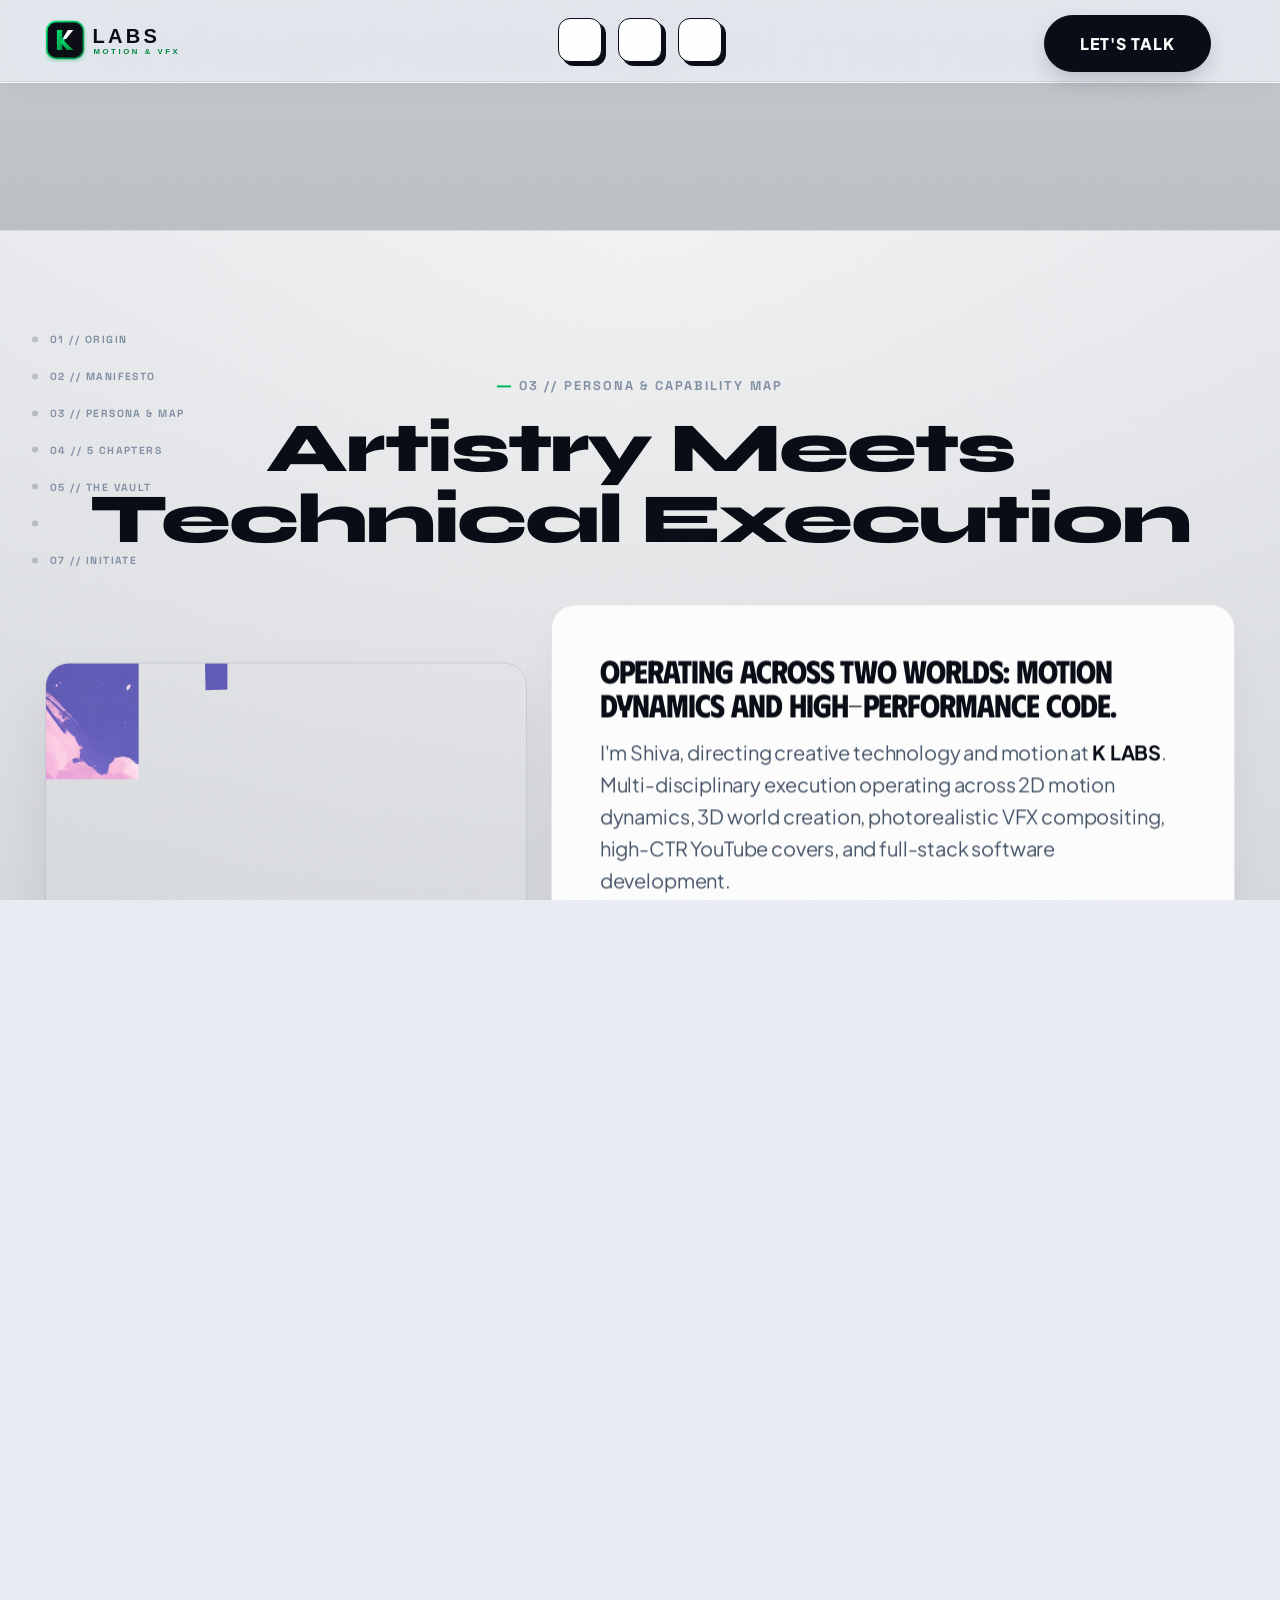
==== index.html @ c1aee909 "K LABS - 2026 Director Cut Portfolio" ====
<!doctype html>
<html lang="en">

<head>
  <meta charset="UTF-8" />
  <meta http-equiv="X-UA-Compatible" content="IE=edge" />
  <meta name="description"
    content="K LABS — 2026 Director's Cut Portfolio. Cinematic Motion Direction, 3D Worlds, VFX Compositing, High-CTR Thumbnail Systems & Web/App Engineering by Shiva." />
  <meta name="keywords"
    content="K Labs, Shiva, Creative Technologist, Motion Director, 2D Animation, 3D Animation, Cinema 4D, Blender, VFX Compositing, High-CTR Thumbnails, Web Development, Three.js, Scrollytelling" />
  <meta name="robots" content="INDEX,FOLLOW" />
  <meta name="viewport" content="width=device-width, initial-scale=1.0" />
  <!-- Title -->
  <title>K LABS — Creative Technology &amp; Motion Studio | 2026 Director's Cut</title>
  <!-- Favicon -->
  <link rel="icon" href="assets/global/logo/kairon-logo.svg" type="image/svg+xml" />
  <link rel="shortcut icon" href="assets/global/logo/favicon.png" type="image/png" />
  <!-- Bootstrap -->
  <link rel="stylesheet" href="assets/css/bootstrap.min.css" />
  <!-- Swiper Bundle -->
  <link rel="stylesheet" href="assets/css/swiper-bundle.css" />
  <!-- Magnific Popup -->
  <link rel="stylesheet" href="assets/css/magnific-popup.css" />
  <!-- aos -->
  <link rel="stylesheet" href="assets/css/aos.css" />
  <!-- Main css -->
  <link rel="stylesheet" href="assets/css/main.css" />
  <!-- K Labs Awwwards Bento Scrollytelling Theme -->
  <link rel="stylesheet" href="assets/css/kairon-theme.css?v=2.9" />
</head>

<body class="tw-magic-cursor">
  <!-- 1. Atmospheric Film Noise Texture (Global Layer) -->
  <div class="noise-overlay" aria-hidden="true"></div>

  <!--==================== Preloader Start ====================-->
  <div class="preloader">
    <svg viewBox="0 0 1000 1000" preserveAspectRatio="none">
      <path id="preloaderSvg" d="M0,1005S175,995,500,995s500,5,500,5V0H0Z"></path>
    </svg>
    <div class="preloader-heading">
      <div class="load-text">
        <span>K</span>
        <span>L</span>
        <span>A</span>
        <span>B</span>
        <span>S</span>
      </div>
    </div>
  </div>
  <!--==================== Preloader End ====================-->

  <!--==================== Overlay Start ====================-->
  <div class="overlay"></div>
  <div class="side-overlay"></div>

  <!--==================== Magic Cursor Start ====================-->
  <div id="magic-cursor">
    <div id="ball"></div>
  </div>

  <!-- 2. Story Chapter Floating HUD Timeline (Left Navigation) -->
  <nav class="story-chapter-hud" aria-label="Film Chapters">
    <a href="#top" class="story-dot-item active" data-target="top">
      <span class="story-dot"></span>
      <span class="story-dot-label">01 // ORIGIN</span>
    </a>
    <a href="#philosophy" class="story-dot-item" data-target="philosophy">
      <span class="story-dot"></span>
      <span class="story-dot-label">02 // MANIFESTO</span>
    </a>
    <a href="#persona" class="story-dot-item" data-target="persona">
      <span class="story-dot"></span>
      <span class="story-dot-label">03 // PERSONA &amp; MAP</span>
    </a>
    <a href="#chapters" class="story-dot-item" data-target="chapters">
      <span class="story-dot"></span>
      <span class="story-dot-label">04 // 5 CHAPTERS</span>
    </a>
    <a href="#vault" class="story-dot-item" data-target="vault">
      <span class="story-dot"></span>
      <span class="story-dot-label">05 // THE VAULT</span>
    </a>
    <a href="#blueprint" class="story-dot-item" data-target="blueprint">
      <span class="story-dot"></span>
      <span class="story-dot-label">06 // BLUEPRINT</span>
    </a>
    <a href="#initiate" class="story-dot-item" data-target="initiate">
      <span class="story-dot"></span>
      <span class="story-dot-label">07 // INITIATE</span>
    </a>
  </nav>

  <!-- Custom Toast Message -->
  <div id="toast-container"></div>

  <!-- ==================== Scroll to Top ==================== -->
  <div class="back-to-top-wrapper">
    <button id="back_to_top" type="button" class="back-to-top-btn" aria-label="Back to top">
      <svg width="12" height="7" viewBox="0 0 12 7" fill="none" xmlns="http://www.w3.org/2000/svg">
        <path d="M11 6L6 1L1 6" stroke="currentColor" stroke-width="1.5" stroke-linecap="round"
          stroke-linejoin="round" />
      </svg>
    </button>
  </div>

  <!-- ==================== Offcanvas Mobile Menu ==================== -->
  <div class="tw-offcanvas-2-area p-relative">
    <div class="tw-offcanvas-2-bg is-left left-box"></div>
    <div class="tw-offcanvas-2-bg is-right right-box d-none d-md-block"></div>
    <div class="tw-offcanvas-2-wrapper">
      <div class="tw-offcanvas-2-left left-box">
        <div class="tw-offcanvas-2-left-wrap d-flex justify-content-between align-items-center mb-4">
          <div class="twoffcanvas__logo">
            <a class="logo-1" href="index.html">
              <img src="assets/global/logo/kairon-logo-white.svg" alt="K Labs Studio" style="height: 38px;" />
            </a>
          </div>
          <div class="tw-offcanvas-2-close text-end">
            <button class="tw-offcanvas-2-close-btn" aria-label="Close menu">
              <span class="close-text text-white">CLOSE</span>
              <span class="close-icon-spin ms-2">
                <i class="ph-bold ph-x fs-4"></i>
              </span>
            </button>
          </div>
        </div>
        <div class="tw-main-menu-mobile menu-hover-active">
          <nav class="py-2">
            <div class="offcanvas-content-grid mb-3">
              <!-- Left Column: 7 Chapters Navigation with Subheadings -->
              <div class="d-flex flex-column gap-1">
                <a class="tw-offcanvas-nav-item" href="#top">
                  <div class="tw-offcanvas-nav-header">
                    <span class="tw-offcanvas-nav-num">01</span>
                    <span class="tw-offcanvas-nav-text">Origin &amp; Hero</span>
                  </div>
                  <span class="tw-offcanvas-nav-sub">Spatial 3D &amp; Creative Direction</span>
                </a>

                <a class="tw-offcanvas-nav-item" href="#philosophy">
                  <div class="tw-offcanvas-nav-header">
                    <span class="tw-offcanvas-nav-num">02</span>
                    <span class="tw-offcanvas-nav-text">Creative Manifesto</span>
                  </div>
                  <span class="tw-offcanvas-nav-sub">Philosophy &amp; Kinetic Ethos</span>
                </a>

                <a class="tw-offcanvas-nav-item" href="#persona">
                  <div class="tw-offcanvas-nav-header">
                    <span class="tw-offcanvas-nav-num">03</span>
                    <span class="tw-offcanvas-nav-text">About Director</span>
                  </div>
                  <span class="tw-offcanvas-nav-sub">Shiva Sardar — 6+ Years Mastery</span>
                </a>

                <a class="tw-offcanvas-nav-item" href="#chapters">
                  <div class="tw-offcanvas-nav-header">
                    <span class="tw-offcanvas-nav-num">04</span>
                    <span class="tw-offcanvas-nav-text">5 Chapters of Mastery</span>
                  </div>
                  <span class="tw-offcanvas-nav-sub">Craftsmanship &amp; Core Disciplines</span>
                </a>

                <a class="tw-offcanvas-nav-item" href="#vault">
                  <div class="tw-offcanvas-nav-header">
                    <span class="tw-offcanvas-nav-num">05</span>
                    <span class="tw-offcanvas-nav-text">The Vault (Works)</span>
                  </div>
                  <span class="tw-offcanvas-nav-sub">Selected Commercial Archive</span>
                </a>

                <a class="tw-offcanvas-nav-item" href="#blueprint">
                  <div class="tw-offcanvas-nav-header">
                    <span class="tw-offcanvas-nav-num">06</span>
                    <span class="tw-offcanvas-nav-text">Creation Blueprint</span>
                  </div>
                  <span class="tw-offcanvas-nav-sub">End-to-End Production Pipeline</span>
                </a>

                <a class="tw-offcanvas-nav-item" href="#initiate">
                  <div class="tw-offcanvas-nav-header">
                    <span class="tw-offcanvas-nav-num">07</span>
                    <span class="tw-offcanvas-nav-text">Direct Commission</span>
                  </div>
                  <span class="tw-offcanvas-nav-sub">Live Interactive Terminal</span>
                </a>

                <div class="pt-3" style="display: flex; justify-content: flex-start; align-items: center; width: 100%;">
                  <a class="offcanvas-lets-talk-pill" href="lets-talk.html" style="display: inline-block !important; width: auto !important; max-width: fit-content !important; min-width: unset !important; text-align: center !important; padding: 12px 34px !important; padding-left: 34px !important; padding-right: 34px !important; box-sizing: border-box !important; border: 1.5px solid #00e676 !important; border-radius: 9999px !important; text-decoration: none !important;">
                    <span style="display: inline-block !important; text-align: center !important; margin: 0 auto !important; padding: 0 !important; line-height: 1 !important; white-space: nowrap !important; font-family: 'Syne', sans-serif !important; font-size: 0.92rem !important; font-weight: 800 !important; letter-spacing: 0.06em !important;">LET'S TALK // PROJECT INQUIRY ➔</span>
                  </a>
                </div>
              </div>

              <!-- Right Column inside Left Drawer: Studio Capabilities & Ethos -->
              <div class="offcanvas-disciplines-card d-none d-lg-flex flex-column justify-content-between">
                <div>
                  <div class="d-flex align-items-center justify-content-between pb-3 mb-3" style="border-bottom: 1px solid rgba(255, 255, 255, 0.08);">
                    <span class="text-white fw-bold font-heading" style="font-size: 0.85rem; letter-spacing: 0.08em;">CREATIVE CAPABILITIES</span>
                    <span class="badge rounded-pill" style="background: rgba(0, 230, 118, 0.15); color: #00e676; font-size: 0.7rem; border: 1px solid rgba(0, 230, 118, 0.4);">4 DISCIPLINES</span>
                  </div>

                  <div class="d-flex flex-column gap-2 mb-3">
                    <div class="offcanvas-discipline-item">
                      <i class="ph-bold ph-play-circle offcanvas-discipline-icon"></i>
                      <div>
                        <div class="offcanvas-discipline-title">2D/3D Kinetic Motion</div>
                        <div class="offcanvas-discipline-desc">Dynamic brand films, title design &amp; physics-based animation.</div>
                      </div>
                    </div>

                    <div class="offcanvas-discipline-item">
                      <i class="ph-bold ph-cube-transparent offcanvas-discipline-icon"></i>
                      <div>
                        <div class="offcanvas-discipline-title">Visual Effects &amp; CGI</div>
                        <div class="offcanvas-discipline-desc">Procedural simulation, cinematic lighting &amp; compositing.</div>
                      </div>
                    </div>

                    <div class="offcanvas-discipline-item">
                      <i class="ph-bold ph-trend-up offcanvas-discipline-icon"></i>
                      <div>
                        <div class="offcanvas-discipline-title">High-CTR Creative</div>
                        <div class="offcanvas-discipline-desc">Performance-engineered visual hooks that drive real engagement.</div>
                      </div>
                    </div>

                    <div class="offcanvas-discipline-item">
                      <i class="ph-bold ph-code offcanvas-discipline-icon"></i>
                      <div>
                        <div class="offcanvas-discipline-title">Interactive Systems</div>
                        <div class="offcanvas-discipline-desc">WebGL shaders &amp; modern bespoke front-end experiences.</div>
                      </div>
                    </div>
                  </div>
                </div>

                <div class="p-2 rounded-3 mt-2" style="background: rgba(0, 0, 0, 0.25); border: 1px dashed rgba(255, 255, 255, 0.12);">
                  <p class="mb-0 text-white-50" style="font-size: 0.74rem; font-style: italic; line-height: 1.4;">
                    "Engineering visual gravity and cinematic motion for forward-thinking brands worldwide."
                  </p>
                </div>
              </div>
            </div>
          </nav>
        </div>
      </div>
      <div class="tw-offcanvas-2-right right-box d-none d-md-block p-relative">
        <div class="tw-offcanvas-2-close text-end">
          <button class="tw-offcanvas-2-close-btn tw-offcanvas-2-close-text-btn" aria-label="Close menu">
            <span class="close-word font-heading">CLOSE</span>
          </button>
        </div>
        <div class="tw-offcanvas-2-right-inner d-flex flex-column justify-content-between h-100">
          <div class="twoffcanvas__contact-info">
            <div class="twoffcanvas__contact-title mb-4">
              <h5 class="text-white font-heading">Studio Transmission</h5>
              <p class="text-white-50" style="font-size: 0.9rem;">Engineering motion, visual effects, and digital creative systems worldwide.</p>
            </div>
            
            <!-- Direct Inquiry Contacts with Animated Green Icons -->
            <div class="d-flex flex-column gap-3 mb-4">
              <a class="offcanvas-contact-link" href="mailto:shivasardar967@gmail.com">
                <i class="ph-bold ph-envelope offcanvas-contact-icon"></i>
                <span class="offcanvas-contact-text">shivasardar967@gmail.com</span>
              </a>
              <a class="offcanvas-contact-link" href="https://api.whatsapp.com/send/?phone=919679505092" target="_blank">
                <i class="ph-bold ph-whatsapp-logo offcanvas-contact-icon"></i>
                <span class="offcanvas-contact-text">+91 96795 XXXXX (WhatsApp)</span>
              </a>
              <a class="offcanvas-contact-link" href="https://www.instagram.com/zee_god._/" target="_blank">
                <i class="ph-bold ph-instagram-logo offcanvas-contact-icon"></i>
                <span class="offcanvas-contact-text">@zee_god._ (Instagram Portfolio)</span>
              </a>
            </div>

            <!-- Studio Intelligence & Production Specs (Genuine Studio Info) -->
            <div class="p-3 rounded-3" style="background: rgba(255, 255, 255, 0.04); border: 1px solid rgba(255, 255, 255, 0.12);">
              <div class="d-flex align-items-center justify-content-between mb-2">
                <span class="text-white fw-bold font-heading" style="font-size: 0.8rem; letter-spacing: 0.06em;">STUDIO RADAR</span>
                <span class="badge rounded-pill" style="background: rgba(0, 230, 118, 0.18); color: #00e676; border: 1px solid #00e676; font-size: 0.72rem;">● OPEN 2026</span>
              </div>
              <ul class="list-unstyled mb-0 d-flex flex-column gap-2" style="font-size: 0.82rem; color: rgba(255, 255, 255, 0.85);">
                <li><strong class="text-white">Response Time:</strong> Within 2 hours</li>
                <li><strong class="text-white">Disciplines:</strong> 2D/3D Motion, VFX, High-CTR &amp; Web</li>
                <li><strong class="text-white">Base:</strong> Kolkata, India (Global Remote)</li>
              </ul>
            </div>
          </div>
        </div>
      </div>
    </div>
  </div>

  <!-- ==================== Header (Logo on Far LEFT, Socials in CENTER, Actions on Far RIGHT) ==================== -->
  <header id="top" class="header header-three tw-transition-all tw-z-99">
    <div class="header-fluid-container">
      <nav class="d-flex align-items-center justify-content-between position-relative">
        <!-- Far Left: K LABS Logo -->
        <div class="header-three-logo">
          <a href="index.html" class="d-inline-flex align-items-center">
            <img src="assets/global/logo/kairon-logo.svg" alt="K LABS Logo" />
          </a>
        </div>

        <!-- Center: 3 Social Icons (Instagram, WhatsApp, Gmail) in Navbar Center (Rounded Squares) -->
        <div
          class="header-social-center position-absolute start-50 translate-middle-x d-none d-md-flex align-items-center">
          <a class="header-social-btn" href="https://www.instagram.com/zee_god._/" target="_blank" title="Instagram">
            <i class="ph-bold ph-instagram-logo"></i>
          </a>
          <a class="header-social-btn" href="https://api.whatsapp.com/send/?phone=919679505092" target="_blank"
            title="WhatsApp">
            <i class="ph-bold ph-whatsapp-logo"></i>
          </a>
          <a class="header-social-btn" href="mailto:shivasardar967@gmail.com" title="Gmail / Email">
            <i class="ph-bold ph-envelope"></i>
          </a>
        </div>

        <!-- Far Right: LET'S TALK Button & Clean Lines-Only Hamburger Trigger -->
        <div class="header-right d-flex align-items-center gap-3 gap-lg-4">
          <div class="header-three-button d-none d-md-block">
            <a class="tw-hover-btn btn-green-wipe lets-talk-trigger-link" href="lets-talk.html">
              LET'S TALK
            </a>
          </div>

          <div class="header-three-menu">
            <button class="tw-offcanvas-open-btn header-hamburger-btn" aria-label="Open Navigation">
              <i class="ph-bold ph-list"></i>
            </button>
          </div>
        </div>
      </nav>
    </div>
  </header>

  <div id="smooth-wrapper">
    <div id="smooth-content">

      <!-- ==================== Act 01: ORIGIN (Hero Scene with Gradient Mesh & Depth) ==================== -->
      <section class="section-origin" id="origin">
        <!-- Full-Page Background for Page 1 (Origin / Hero) -->
        <div class="section-full-bg">
          <video class="section-full-bg-video" autoplay muted loop playsinline preload="auto"
            poster="assets/pages/page1/images/page1-bg.jpg" onerror="this.style.display='none'">
            <source src="assets/pages/page1/videos/page1-bg.mp4" type="video/mp4"
              onerror="this.parentElement.style.display='none'" />
          </video>
          <img class="section-full-bg-img" src="assets/pages/page1/images/page1-bg.jpg" alt="Page 1 Background"
            onerror="this.style.display='none'" />
          <div class="section-full-bg-overlay"></div>
        </div>

        <!-- Gradient Mesh Atmospheric Lighting -->
        <div class="bg-gradient-mesh">
          <div class="mesh-blob-1"></div>
          <div class="mesh-blob-2"></div>
        </div>

        <canvas id="kairon-particles"></canvas>

        <div class="custom-container position-relative z-1 w-100">
          <div class="position-relative z-1">
            <!-- Large Character Hero with Depth -->
            <div class="banner-three-man" id="hero-character">
              <img src="assets/pages/page1/images/banner-three-man.png" alt="Shiva - K Labs Director" />
            </div>

            <!-- Grand Editorial Display Headline "KAIRON" -->
            <h1 class="hero-grand-title" id="hero-bg-title">
              KAIRON
            </h1>

            <!-- Hero Bento Card Layer (Supports both Video and Image Backgrounds) -->
            <div class="bento-grid mt-4 position-relative z-1">
              <!-- Left Studio Card (Frame 1) -->
              <div class="bento-span-4 hero-col-left" data-aos="fade-up" data-aos-duration="1000" data-aos-delay="200">
                <div class="hero-bento-card hero-card-bg-1">
                  <!-- Background Video (Place your video in assets/pages/page1/videos/hero-frame-1.mp4 or change source) -->
                  <video class="hero-card-video" autoplay muted loop playsinline preload="auto"
                    poster="assets/pages/page1/images/hero-card-1.jpg">
                    <source src="assets/pages/page1/videos/hero-frame-1.mp4" type="video/mp4" />
                  </video>
                  <div class="hero-card-overlay"></div>

                  <div class="mb-2">
                    <span class="studio-tag tag-accent mb-2">CREATIVE DIRECTION // 2026</span>
                  </div>
                  <h2 class="fs-4 fw-bold text-white mb-3">
                    Hi, I'm Shiva.<br />
                    Creative Technologist &amp; Motion Director.
                  </h2>
                  <ul class="list-unstyled d-flex flex-column gap-3 mb-0"
                    style="font-size: 0.95rem; color: #ffffff; font-weight: 500;">
                    <li class="d-flex align-items-center gap-2"><span
                        style="width: 7px; height: 7px; border-radius: 50%; background: #00b85a; box-shadow: 0 0 8px rgba(0, 184, 90, 0.8);"></span>
                      2D Animation
                      &amp; Kinetic Motion</li>
                    <li class="d-flex align-items-center gap-2"><span
                        style="width: 7px; height: 7px; border-radius: 50%; background: #00b85a; box-shadow: 0 0 8px rgba(0, 184, 90, 0.8);"></span>
                      3D World
                      Building &amp; Modelling</li>
                    <li class="d-flex align-items-center gap-2"><span
                        style="width: 7px; height: 7px; border-radius: 50%; background: #00b85a; box-shadow: 0 0 8px rgba(0, 184, 90, 0.8);"></span>
                      Cinematic VFX
                      &amp; Compositing</li>
                    <li class="d-flex align-items-center gap-2"><span
                        style="width: 7px; height: 7px; border-radius: 50%; background: #00b85a; box-shadow: 0 0 8px rgba(0, 184, 90, 0.8);"></span>
                      High-CTR
                      Thumbnail Design Systems</li>
                    <li class="d-flex align-items-center gap-2"><span
                        style="width: 7px; height: 7px; border-radius: 50%; background: #00b85a; box-shadow: 0 0 8px rgba(0, 184, 90, 0.8);"></span>
                      Creative Web
                      &amp; App Engineering</li>
                  </ul>
                </div>
              </div>

              <!-- Center Statement Box (Frame 2) -->
              <div class="bento-span-4 text-center hero-col-center" data-aos="fade-up" data-aos-duration="1000"
                data-aos-delay="200">
                <div class="hero-bento-card hero-bento-center hero-card-bg-2">
                  <!-- Background Video (Place your video in assets/pages/page1/videos/hero-frame-2.mp4 or change source) -->
                  <video class="hero-card-video" autoplay muted loop playsinline preload="auto"
                    poster="assets/pages/page1/images/hero-card-2.jpg">
                    <source src="assets/pages/page1/videos/hero-frame-2.mp4" type="video/mp4" />
                  </video>
                  <div class="hero-card-overlay"></div>

                  <h3 class="fs-4 fw-bold text-white mb-3" style="letter-spacing: -0.02em;">
                    Animation, VFX &amp; Digital Systems,<br />crafted frame by frame.
                  </h3>
                  <div class="d-flex justify-content-center">
                    <a class="hero-scroll-indicator" href="#chapters" title="Explore Story" aria-label="Explore Story">
                      <i class="ph-bold ph-caret-down"></i>
                    </a>
                  </div>
                </div>
              </div>

              <!-- Right Status Cards (Frames 3 & 4) -->
              <div class="bento-span-4 hero-col-right" data-aos="fade-up" data-aos-duration="1000" data-aos-delay="300">
                <div class="d-flex flex-column gap-3">
                  <!-- Top Right Status Card (Frame 3) -->
                  <div class="hero-bento-card hero-card-bg-3">
                    <!-- Background Video (Place your video in assets/pages/page1/videos/hero-frame-3.mp4 or change source) -->
                    <video class="hero-card-video" autoplay muted loop playsinline preload="auto"
                      poster="assets/pages/page1/images/hero-card-3.jpg">
                      <source src="assets/pages/page1/videos/hero-frame-3.mp4" type="video/mp4" />
                    </video>
                    <div class="hero-card-overlay"></div>

                    <div class="d-flex align-items-center gap-2 mb-2">
                      <i class="ph-bold ph-globe fs-5" style="color: #00b85a;"></i>
                      <span class="text-white fw-bold font-heading text-uppercase"
                        style="letter-spacing: 0.08em; font-size: 0.85rem;">GLOBAL COMMISSIONS</span>
                    </div>
                    <p class="text-white-50 fs-6 mb-0" style="line-height: 1.5;">Open for international brand
                      partnerships, motion projects &amp; visual builds.</p>
                  </div>

                  <!-- Bottom Right DM Card (Frame 4) -->
                  <div class="hero-bento-card hero-card-bg-4">
                    <!-- Background Video (Place your video in assets/pages/page1/videos/hero-frame-4.mp4 or change source) -->
                    <video class="hero-card-video" autoplay muted loop playsinline preload="auto"
                      poster="assets/pages/page1/images/hero-card-4.jpg">
                      <source src="assets/pages/page1/videos/hero-frame-4.mp4" type="video/mp4" />
                    </video>
                    <div class="hero-card-overlay"></div>

                    <div class="d-flex align-items-center gap-2 mb-2">
                      <i class="ph-bold ph-paper-plane-tilt fs-5" style="color: #00b85a;"></i>
                      <span class="text-white-50 text-uppercase fw-bold"
                        style="letter-spacing: 0.1em; font-size: 0.78rem;">LET'S CONNECT DM:</span>
                    </div>
                    <a class="hero-insta-link text-white fw-bold fs-5 text-decoration-none"
                      href="https://www.instagram.com/zee_god._/" target="_blank">
                      <i class="ph-bold ph-instagram-logo fs-4" style="color: #00b85a;"></i> @zee_god._
                    </a>
                  </div>
                </div>
              </div>
            </div>
          </div>
        </div>
      </section>

      <!-- ==================== Act 02: MANIFESTO (Philosophy with Spotlight Vignette) ==================== -->
      <section class="section-manifesto bg-spotlight" id="philosophy">
        <!-- Full-Page Background for Page 2 (Manifesto) -->
        <div class="section-full-bg">
          <video class="section-full-bg-video" autoplay muted loop playsinline preload="auto"
            poster="assets/pages/page2/images/page2-bg.jpg" onerror="this.style.display='none'">
            <source src="assets/pages/page2/videos/page2-bg.mp4" type="video/mp4"
              onerror="this.parentElement.style.display='none'" />
          </video>
          <img class="section-full-bg-img" src="assets/pages/page2/images/page2-bg.jpg" alt="Page 2 Background"
            onerror="this.style.display='none'" />
          <div class="section-full-bg-overlay"></div>
        </div>
        <div class="custom-container">
          <div class="row justify-content-center">
            <div class="col-xl-11">
              <span class="chapter-number">02 // MANIFESTO</span>
              <p class="manifesto-statement mb-0" id="manifesto-text">
                Every frame is calculated with intention. Every dynamic curve is sculpted for emotion. Every line of
                code exists to amplify cinematic storytelling. At K LABS, art and technology converge to create
                unforgettable digital moments.
              </p>
            </div>
          </div>
        </div>
      </section>

      <!-- ==================== Act 03: PERSONA & CATEGORIZED BENTO CAPABILITY MAP ==================== -->
      <section class="section-persona" id="persona">
        <!-- Full-Page Background for Page 3 (Persona & Capability) -->
        <div class="section-full-bg">
          <video class="section-full-bg-video" autoplay muted loop playsinline preload="auto"
            poster="assets/pages/page3/images/page3-bg.jpg" onerror="this.style.display='none'">
            <source src="assets/pages/page3/videos/page3-bg.mp4" type="video/mp4"
              onerror="this.parentElement.style.display='none'" />
          </video>
          <img class="section-full-bg-img" src="assets/pages/page3/images/page3-bg.jpg" alt="Page 3 Background"
            onerror="this.style.display='none'" />
          <div class="section-full-bg-overlay"></div>
        </div>
        <div class="custom-container">
          <div class="text-center mb-5" data-aos="fade-up">
            <span class="chapter-number">03 // PERSONA &amp; CAPABILITY MAP</span>
            <h2 class="display-title" style="color: #090d16 !important;">Artistry Meets Technical Execution</h2>
          </div>

          <!-- Bento Row 1: Persona Photo & Studio Narrative -->
          <div class="bento-grid align-items-center mb-4">
            <div class="bento-span-5" data-aos="fade-up" data-aos-duration="1000">
              <div class="persona-image-wrapper tw-clip-anim">
                <img class="tw-anim-img w-100" data-animate="true" src="assets/pages/page3/images/about-three-thumb.png"
                  alt="Shiva - K Labs Director" />
              </div>
            </div>

            <div class="bento-span-7" data-aos="fade-up" data-aos-duration="1000" data-aos-delay="200">
              <div class="glass-panel p-4 p-md-5">
                <h3 class="fs-2 fw-bold mb-3 font-heading" style="color: #090d16 !important;">
                  Operating across two worlds: motion dynamics and high-performance code.
                </h3>
                <p class="fs-5 mb-4" style="color: #475569 !important;">
                  I'm Shiva, directing creative technology and motion at <strong style="color: #090d16 !important;">K
                    LABS</strong>.
                  Multi-disciplinary execution operating across 2D motion dynamics, 3D world creation, photorealistic
                  VFX compositing, high-CTR YouTube covers, and full-stack software development.
                </p>
                <p class="fs-5 mb-4" style="color: #475569 !important;">
                  Whether it's directing a kinetic 3D product showcase, compositing cinematic visual effects sequences,
                  engineering viral thumbnail systems, or building interactive digital experiences — the outcome is
                  always clear: relentless execution and world-class craft.
                </p>

                <div class="pt-2">
                  <a class="tw-btn-circle text-decoration-none" href="lets-talk.html">
                    <span>
                      LET'S<br />TALK
                    </span>
                  </a>
                </div>
              </div>
            </div>
          </div>

          <!-- Bento Row 2: 3D Perspective Skills & Capability Showcase with Floating Chrome Assets -->
          <div class="mt-5" data-aos="fade-up">
            <div class="d-flex align-items-center justify-content-between flex-wrap gap-3 mb-2">
              <div>
                <h4 class="text-uppercase fw-bold mb-1"
                  style="letter-spacing: 0.12em; font-size: 0.85rem; color: #475569 !important;">
                  03 // INTERACTIVE 3D SKILLS &amp; PRODUCTION CAPABILITY
                </h4>
                <p class="mb-0" style="font-size: 0.95rem; color: #64748b !important;">
                  Drag horizontally or hover to explore disciplines in 3D perspective depth.
                </p>
              </div>
              <div class="d-flex align-items-center gap-2">
                <span class="badge rounded-pill bg-white text-dark font-monospace px-3 py-2"
                  style="font-size: 0.75rem; border: 1px solid rgba(15,23,42,0.15); box-shadow: 0 2px 6px rgba(15,23,42,0.04);">
                  <i class="ph-bold ph-hand-pointing" style="color: #00b85a;"></i> DRAGGABLE 3D STAGE
                </span>
              </div>
            </div>

            <!-- 3D Cylindrical Orbit Stage -->
            <div class="skills-3d-stage" id="skills3dStage"
              aria-label="Interactive 3D cylindrical skills and tools carousel">
              <div class="skills-3d-orbit-ring" id="skills3dOrbitRing">

                <!-- Orbit Item 0: Frame 1 -->
                <div class="skills-3d-orbit-item" data-orbit-index="0">
                  <article class="skill-3d-card" data-card-title="Frame 1">
                    <div class="skill-card-media-container">
                      <video class="skill-card-video" autoplay muted loop playsinline preload="auto"
                        poster="assets/pages/page3/images/orbit-frame-1.jpg">
                        <source src="assets/pages/page3/videos/orbit-frame-1.mp4" type="video/mp4" />
                      </video>
                      <img class="skill-card-img" src="assets/pages/page3/images/orbit-frame-1.jpg"
                        alt="Orbit Frame 1" />
                    </div>
                  </article>
                </div>

                <!-- Orbit Item 1: Frame 2 -->
                <div class="skills-3d-orbit-item" data-orbit-index="1">
                  <article class="skill-3d-card" data-card-title="Frame 2">
                    <div class="skill-card-media-container">
                      <video class="skill-card-video" autoplay muted loop playsinline preload="auto"
                        poster="assets/pages/page3/images/orbit-frame-2.jpg">
                        <source src="assets/pages/page3/videos/orbit-frame-2.mp4" type="video/mp4" />
                      </video>
                      <img class="skill-card-img" src="assets/pages/page3/images/orbit-frame-2.jpg"
                        alt="Orbit Frame 2" />
                    </div>
                  </article>
                </div>

                <!-- Orbit Item 2: Frame 3 -->
                <div class="skills-3d-orbit-item" data-orbit-index="2">
                  <article class="skill-3d-card" data-card-title="Frame 3">
                    <div class="skill-card-media-container">
                      <video class="skill-card-video" autoplay muted loop playsinline preload="auto"
                        poster="assets/pages/page3/images/orbit-frame-3.jpg">
                        <source src="assets/pages/page3/videos/orbit-frame-3.mp4" type="video/mp4" />
                      </video>
                      <img class="skill-card-img" src="assets/pages/page3/images/orbit-frame-3.jpg"
                        alt="Orbit Frame 3" />
                    </div>
                  </article>
                </div>

                <!-- Orbit Item 3: Frame 4 -->
                <div class="skills-3d-orbit-item" data-orbit-index="3">
                  <article class="skill-3d-card" data-card-title="Frame 4">
                    <div class="skill-card-media-container">
                      <video class="skill-card-video" autoplay muted loop playsinline preload="auto"
                        poster="assets/pages/page3/images/orbit-frame-4.jpg">
                        <source src="assets/pages/page3/videos/orbit-frame-4.mp4" type="video/mp4" />
                      </video>
                      <img class="skill-card-img" src="assets/pages/page3/images/orbit-frame-4.jpg"
                        alt="Orbit Frame 4" />
                    </div>
                  </article>
                </div>

                <!-- Orbit Item 4: Frame 5 -->
                <div class="skills-3d-orbit-item" data-orbit-index="4">
                  <article class="skill-3d-card" data-card-title="Frame 5">
                    <div class="skill-card-media-container">
                      <video class="skill-card-video" autoplay muted loop playsinline preload="auto"
                        poster="assets/pages/page3/images/orbit-frame-5.jpg">
                        <source src="assets/pages/page3/videos/orbit-frame-5.mp4" type="video/mp4" />
                      </video>
                      <img class="skill-card-img" src="assets/pages/page3/images/orbit-frame-5.jpg"
                        alt="Orbit Frame 5" />
                    </div>
                  </article>
                </div>

                <!-- Orbit Item 5: Frame 6 -->
                <div class="skills-3d-orbit-item" data-orbit-index="5">
                  <article class="skill-3d-card" data-card-title="Frame 6">
                    <div class="skill-card-media-container">
                      <video class="skill-card-video" autoplay muted loop playsinline preload="auto"
                        poster="assets/pages/page3/images/orbit-frame-6.jpg">
                        <source src="assets/pages/page3/videos/orbit-frame-6.mp4" type="video/mp4" />
                      </video>
                      <img class="skill-card-img" src="assets/pages/page3/images/orbit-frame-6.jpg"
                        alt="Orbit Frame 6" />
                    </div>
                  </article>
                </div>

                <!-- Orbit Item 6: Frame 7 -->
                <div class="skills-3d-orbit-item" data-orbit-index="6">
                  <article class="skill-3d-card" data-card-title="Frame 7">
                    <div class="skill-card-media-container">
                      <video class="skill-card-video" autoplay muted loop playsinline preload="auto"
                        poster="assets/pages/page3/images/orbit-frame-7.jpg">
                        <source src="assets/pages/page3/videos/orbit-frame-7.mp4" type="video/mp4" />
                      </video>
                      <img class="skill-card-img" src="assets/pages/page3/images/orbit-frame-7.jpg"
                        alt="Orbit Frame 7" />
                    </div>
                  </article>
                </div>

                <!-- Orbit Item 7: Frame 8 -->
                <div class="skills-3d-orbit-item" data-orbit-index="7">
                  <article class="skill-3d-card" data-card-title="Frame 8">
                    <div class="skill-card-media-container">
                      <video class="skill-card-video" autoplay muted loop playsinline preload="auto"
                        poster="assets/pages/page3/images/orbit-frame-8.jpg">
                        <source src="assets/pages/page3/videos/orbit-frame-8.mp4" type="video/mp4" />
                      </video>
                      <img class="skill-card-img" src="assets/pages/page3/images/orbit-frame-8.jpg"
                        alt="Orbit Frame 8" />
                    </div>
                  </article>
                </div>

                <!-- Orbit Item 8: Frame 9 -->
                <div class="skills-3d-orbit-item" data-orbit-index="8">
                  <article class="skill-3d-card" data-card-title="Frame 9">
                    <div class="skill-card-media-container">
                      <video class="skill-card-video" autoplay muted loop playsinline preload="auto"
                        poster="assets/pages/page3/images/orbit-frame-9.jpg">
                        <source src="assets/pages/page3/videos/orbit-frame-9.mp4" type="video/mp4" />
                      </video>
                      <img class="skill-card-img" src="assets/pages/page3/images/orbit-frame-9.jpg"
                        alt="Orbit Frame 9" />
                    </div>
                  </article>
                </div>

                <!-- Orbit Item 9: Frame 10 -->
                <div class="skills-3d-orbit-item" data-orbit-index="9">
                  <article class="skill-3d-card" data-card-title="Frame 10">
                    <div class="skill-card-media-container">
                      <video class="skill-card-video" autoplay muted loop playsinline preload="auto"
                        poster="assets/pages/page3/images/orbit-frame-10.jpg">
                        <source src="assets/pages/page3/videos/orbit-frame-10.mp4" type="video/mp4" />
                      </video>
                      <img class="skill-card-img" src="assets/pages/page3/images/orbit-frame-10.jpg"
                        alt="Orbit Frame 10" />
                    </div>
                  </article>
                </div>

              </div>
            </div>
          </div>
        </div>
      </section>

      <!-- ==================== Production Arsenal Strip ==================== -->
      <section class="kairon-tools-area">
        <div class="custom-container">
          <div class="d-flex align-items-center flex-wrap gap-4" data-aos="fade-up">
            <span class="text-white-50 text-uppercase fw-bold"
              style="letter-spacing: 0.12em; font-size: 0.85rem;">Equipped Arsenal</span>
            <div class="d-flex flex-wrap gap-2">
              <span class="kairon-tool-chip">Blender 3D</span>
              <span class="kairon-tool-chip">Cinema 4D</span>
              <span class="kairon-tool-chip">After Effects</span>
              <span class="kairon-tool-chip">Premiere Pro</span>
              <span class="kairon-tool-chip">Photoshop</span>
              <span class="kairon-tool-chip">Figma</span>
              <span class="kairon-tool-chip">VS Code</span>
              <span class="kairon-tool-chip">Next.js / React</span>
              <span class="kairon-tool-chip">Three.js / WebGL</span>
            </div>
          </div>
        </div>
      </section>

      <!-- ==================== Dynamic Marquee ==================== -->
      <div class="marquee py-4 bg-black border-top border-bottom border-white-10">
        <div class="marquee_left d-flex align-items-center justify-content-between gap-5 overflow-hidden">
          <div>
            <h2 class="text-uppercase text-white fs-1 fw-bold mb-0 font-heading">K LABS —</h2>
          </div>
          <div>
            <h2 class="text-uppercase text-white-50 fs-1 fw-bold mb-0 font-heading">2D / 3D MOTION —</h2>
          </div>
          <div>
            <h2 class="text-uppercase text-white fs-1 fw-bold mb-0 font-heading">VFX &amp; COMPOSITING —</h2>
          </div>
          <div>
            <h2 class="text-uppercase text-white-50 fs-1 fw-bold mb-0 font-heading">HIGH-CTR THUMBNAILS —</h2>
          </div>
          <div>
            <h2 class="text-uppercase text-white fs-1 fw-bold mb-0 font-heading">WEB &amp; APP SYSTEMS —</h2>
          </div>
        </div>
      </div>

      <!-- ==================== Act 04: 5 CHAPTERS OF MASTERY (Asymmetric Bento Story Panels) ==================== -->
      <section class="section-chapters" id="chapters">
        <!-- Full-Page Background for Page 4 (5 Chapters of Mastery) -->
        <div class="section-full-bg">
          <video class="section-full-bg-video" autoplay muted loop playsinline preload="auto"
            poster="assets/pages/page4/images/page4-bg.jpg" onerror="this.style.display='none'">
            <source src="assets/pages/page4/videos/page4-bg.mp4" type="video/mp4"
              onerror="this.parentElement.style.display='none'" />
          </video>
          <img class="section-full-bg-img" src="assets/pages/page4/images/page4-bg.jpg" alt="Page 4 Background"
            onerror="this.style.display='none'" />
          <div class="section-full-bg-overlay"></div>
        </div>
        <div class="custom-container">
          <div class="mb-5 text-center chapters-header-block">
            <span class="chapter-number">04 // 5 CHAPTERS OF MASTERY</span>
            <h2 class="display-title">The Director's Narrative</h2>
            <p class="fs-5 mt-2"
              style="color: #475569 !important; font-weight: 500; max-width: 680px; margin-left: auto; margin-right: auto;">
              How each medium is engineered for maximum emotional and visual impact.
            </p>
          </div>

          <div class="d-flex flex-column gap-4">

            <!-- Chapter I: 2D Animation & Motion Graphics -->
            <div class="chapter-bento-card">
              <div class="bento-grid align-items-center">
                <div class="bento-span-6">
                  <span class="chapter-roman">CHAPTER I // KINETIC VELOCITY</span>
                  <h3 class="chapter-title">2D Animation &amp; Motion Graphics</h3>
                  <p class="chapter-desc">
                    Captivating human attention in under 2 seconds. Frame-by-frame character dynamics, typographic
                    velocity, and seamless visual hooks crafted to turn passive scrollers into hyper-engaged audiences.
                  </p>
                  <div class="portfolio-list mb-3">
                    <ul class="d-flex gap-2 flex-wrap list-unstyled mb-0">
                      <li><a href="#chapters">Kinetic Typography</a></li>
                      <li><a href="#chapters">Character Rigging</a></li>
                      <li><a href="#chapters">Explainer Reels</a></li>
                      <li><a href="#chapters">After Effects Physics</a></li>
                    </ul>
                  </div>
                  <div class="chapter-metrics-strip">
                    <div>
                      <div class="chapter-metric-val">60 FPS</div>
                      <div class="chapter-metric-lbl">Frame Lock</div>
                    </div>
                    <div>
                      <div class="chapter-metric-val">100%</div>
                      <div class="chapter-metric-lbl">Custom Curves</div>
                    </div>
                    <div>
                      <div class="chapter-metric-val">&lt; 1.5s</div>
                      <div class="chapter-metric-lbl">Hook Velocity</div>
                    </div>
                  </div>
                </div>
                <div class="bento-span-6">
                  <div class="chapter-thumb-wrap">
                    <img src="assets/pages/page4/images/chapter-1.png" alt="2D Animation"
                      onerror="if(this.src.indexOf('.png')!==-1){this.src=this.src.replace('.png','.jpg');}" />
                  </div>
                </div>
              </div>
            </div>

            <!-- Chapter II: 3D Animation & Modelling -->
            <div class="chapter-bento-card">
              <div class="bento-grid align-items-center flex-lg-row-reverse">
                <div class="bento-span-6">
                  <span class="chapter-roman">CHAPTER II // DIMENSIONAL SYNTHESIS</span>
                  <h3 class="chapter-title">3D Animation &amp; Modelling</h3>
                  <p class="chapter-desc">
                    Sculpting photorealistic worlds from the void. Complex lighting physics, Octane shaders, futuristic
                    product showcases, and kinetic camera choreography built in Blender and Cinema 4D.
                  </p>
                  <div class="portfolio-list mb-3">
                    <ul class="d-flex gap-2 flex-wrap list-unstyled mb-0">
                      <li><a href="#chapters">Product Teasers</a></li>
                      <li><a href="#chapters">Cinema 4D</a></li>
                      <li><a href="#chapters">Blender 3D</a></li>
                      <li><a href="#chapters">Octane / Redshift</a></li>
                    </ul>
                  </div>
                  <div class="chapter-metrics-strip">
                    <div>
                      <div class="chapter-metric-val">Photoreal</div>
                      <div class="chapter-metric-lbl">Lighting Physics</div>
                    </div>
                    <div>
                      <div class="chapter-metric-val">4K UHD</div>
                      <div class="chapter-metric-lbl">Master Render Pass</div>
                    </div>
                    <div>
                      <div class="chapter-metric-val">0-to-1</div>
                      <div class="chapter-metric-lbl">Asset Fabrication</div>
                    </div>
                  </div>
                </div>
                <div class="bento-span-6">
                  <div class="chapter-thumb-wrap">
                    <img src="assets/pages/page4/images/chapter-2.png" alt="3D Animation"
                      onerror="if(this.src.indexOf('.png')!==-1){this.src=this.src.replace('.png','.jpg');}" />
                  </div>
                </div>
              </div>
            </div>

            <!-- Chapter III: VFX & Compositing -->
            <div class="chapter-bento-card">
              <div class="bento-grid align-items-center">
                <div class="bento-span-6">
                  <span class="chapter-roman">CHAPTER III // REALITY WARP</span>
                  <h3 class="chapter-title">Cinematic VFX &amp; Compositing</h3>
                  <p class="chapter-desc">
                    Seamlessly bending the laws of physics. 3D camera tracking, matchmoving, CGI element integration,
                    particle dynamics, and cinematic color science that blurs the boundary between camera and digital
                    reality.
                  </p>
                  <div class="portfolio-list mb-3">
                    <ul class="d-flex gap-2 flex-wrap list-unstyled mb-0">
                      <li><a href="#chapters">Camera Tracking</a></li>
                      <li><a href="#chapters">Matchmoving</a></li>
                      <li><a href="#chapters">CGI Pass</a></li>
                      <li><a href="#chapters">Color Grading</a></li>
                    </ul>
                  </div>
                  <div class="chapter-metrics-strip">
                    <div>
                      <div class="chapter-metric-val">Pixel-Track</div>
                      <div class="chapter-metric-lbl">Camera Precision</div>
                    </div>
                    <div>
                      <div class="chapter-metric-val">Multi-Pass</div>
                      <div class="chapter-metric-lbl">Compositing Depth</div>
                    </div>
                  </div>
                </div>
                <div class="bento-span-6">
                  <div class="chapter-thumb-wrap">
                    <img src="assets/pages/page4/images/chapter-3.png" alt="VFX Compositing"
                      onerror="if(this.src.indexOf('.png')!==-1){this.src=this.src.replace('.png','.jpg');}" />
                  </div>
                </div>
              </div>
            </div>

            <!-- Chapter IV: High-CTR Thumbnail Design -->
            <div class="chapter-bento-card">
              <div class="bento-grid align-items-center flex-lg-row-reverse">
                <div class="bento-span-6">
                  <span class="chapter-roman">CHAPTER IV // THE SCIENCE OF THE CLICK</span>
                  <h3 class="chapter-title">High-CTR Thumbnail Design Systems</h3>
                  <p class="chapter-desc">
                    Psychology-backed visual hooks for YouTube, podcasts, and global brand campaigns. Custom 3D
                    compositing, lighting manipulation, and expressive typography designed to consistently outperform
                    platform benchmarks.
                  </p>
                  <div class="portfolio-list mb-3">
                    <ul class="d-flex gap-2 flex-wrap list-unstyled mb-0">
                      <li><a href="#chapters">Viral CTR Strategy</a></li>
                      <li><a href="#chapters">Photoshop Compositing</a></li>
                      <li><a href="#chapters">Lighting &amp; Mood</a></li>
                      <li><a href="#chapters">Visual Hooks</a></li>
                    </ul>
                  </div>
                  <div class="chapter-metrics-strip">
                    <div>
                      <div class="chapter-metric-val">+200%</div>
                      <div class="chapter-metric-lbl">Average CTR Lift</div>
                    </div>
                    <div>
                      <div class="chapter-metric-val">10M+</div>
                      <div class="chapter-metric-lbl">Organic Views Driven</div>
                    </div>
                  </div>
                </div>
                <div class="bento-span-6">
                  <div class="chapter-thumb-wrap">
                    <img src="assets/pages/page4/images/chapter-4.png" alt="High-CTR Thumbnails"
                      onerror="if(this.src.indexOf('.png')!==-1){this.src=this.src.replace('.png','.jpg');}" />
                  </div>
                </div>
              </div>
            </div>

            <!-- Chapter V: Web & App Development -->
            <div class="chapter-bento-card">
              <div class="bento-grid align-items-center">
                <div class="bento-span-6">
                  <span class="chapter-roman">CHAPTER V // THE DIGITAL SPINE</span>
                  <h3 class="chapter-title">Creative Web &amp; App Engineering</h3>
                  <p class="chapter-desc">
                    Next-generation interactive web platforms. Interactive micro-animations, glassmorphic UI/UX systems,
                    WebGL motion, and high-performance full-stack architectures engineered for scale.
                  </p>
                  <div class="portfolio-list mb-3">
                    <ul class="d-flex gap-2 flex-wrap list-unstyled mb-0">
                      <li><a href="#chapters">Full-Stack Builds</a></li>
                      <li><a href="#chapters">Next.js / React</a></li>
                      <li><a href="#chapters">Interactive UI/UX</a></li>
                      <li><a href="#chapters">WebGL / Three.js</a></li>
                    </ul>
                  </div>
                  <div class="chapter-metrics-strip">
                    <div>
                      <div class="chapter-metric-val">&lt; 100ms</div>
                      <div class="chapter-metric-lbl">Interaction Latency</div>
                    </div>
                    <div>
                      <div class="chapter-metric-val">100/100</div>
                      <div class="chapter-metric-lbl">Performance Polish</div>
                    </div>
                  </div>
                </div>
                <div class="bento-span-6">
                  <div class="chapter-thumb-wrap">
                    <img src="assets/pages/page4/images/chapter-5.png" alt="Web &amp; App Engineering"
                      onerror="if(this.src.indexOf('.png')!==-1){this.src=this.src.replace('.png','.jpg');}" />
                  </div>
                </div>
              </div>
            </div>

          </div>
        </div>
      </section>

      <!-- ==================== Act 05: THE VAULT (Curated Alternating Case Studies) ==================== -->
      <section class="section-vault" id="vault">
        <!-- Full-Page Background for Page 5 (The Vault) -->
        <div class="section-full-bg">
          <video class="section-full-bg-video" autoplay muted loop playsinline preload="auto"
            poster="assets/pages/page5/images/page5-bg.jpg" onerror="this.style.display='none'">
            <source src="assets/pages/page5/videos/page5-bg.mp4" type="video/mp4"
              onerror="this.parentElement.style.display='none'" />
          </video>
          <img class="section-full-bg-img" src="assets/pages/page5/images/page5-bg.jpg" alt="Page 5 Background"
            onerror="this.style.display='none'" />
          <div class="section-full-bg-overlay"></div>
        </div>
        <!-- GSAP Pinned Background Typography Shape -->
        <div class="position-absolute top-0 z-n1 w-100 text-center">
          <h3 class="vault-pinned-title">WORKS</h3>
        </div>

        <div class="custom-container position-relative z-1">
          <div class="row mb-5 align-items-end vault-header-row">
            <div class="col-lg-8 vault-title-block">
              <span class="chapter-number">05 // THE VAULT</span>
              <h2 class="display-title">Selected Visuals &amp; Builds</h2>
            </div>
            <div class="col-lg-4 text-lg-end mt-3 mt-lg-0 vault-btn-block">
              <a href="https://www.instagram.com/zee_god._/" target="_blank"
                class="tw-hover-btn btn-green-wipe d-inline-flex align-items-center gap-2 text-decoration-none vault-insta-btn">
                <i class="ph-bold ph-instagram-logo"></i> FOLLOW ON INSTAGRAM
              </a>
            </div>
          </div>

          <div class="bento-grid">
            <!-- Item 1: 3D Reel (Slides in from LEFT) -->
            <div class="bento-span-6 vault-card-item vault-card-left">
              <div class="case-study-card h-100">
                <div class="d-flex justify-content-between align-items-start mb-3">
                  <div>
                    <h4 class="fs-3 fw-bold mb-2">
                      <a href="https://www.instagram.com/zee_god._/" target="_blank"
                        class="case-study-title-link text-decoration-none">3D Modelling &amp; Animation Showcase</a>
                    </h4>
                    <div class="portfolio-list">
                      <ul class="d-flex gap-2 list-unstyled mb-0">
                        <li><a href="https://www.instagram.com/zee_god._/" target="_blank">3D MODELLING</a></li>
                        <li><a href="https://www.instagram.com/zee_god._/" target="_blank">OCTANE</a></li>
                      </ul>
                    </div>
                  </div>
                  <a href="https://www.instagram.com/zee_god._/" target="_blank" class="case-study-arrow-btn">
                    <i class="ph ph-arrow-up-right"></i>
                  </a>
                </div>
                <div class="case-thumb not-hide-cursor" data-cursor="View">
                  <a href="https://www.instagram.com/zee_god._/" target="_blank">
                    <!-- Background Video (Supports assets/pages/page5/videos/vault-1.mp4 or assets/videos/vault-1.mp4) -->
                    <video class="case-thumb-video" autoplay muted loop playsinline preload="auto"
                      poster="assets/pages/page5/images/vault-1.jpg">
                      <source src="assets/pages/page5/videos/vault-1.mp4" type="video/mp4" />
                    </video>
                    <!-- Base / Fallback Image -->
                    <img class="case-thumb-img w-100" src="assets/pages/page5/images/vault-1.jpg" alt="3D Showcase"
                      onerror="if(this.src.indexOf('.jpg')!==-1){this.src=this.src.replace('.jpg','.png');}" />
                  </a>
                </div>
              </div>
            </div>

            <!-- Item 2: 2D Animation Reel (Slides in from RIGHT) -->
            <div class="bento-span-6 vault-card-item vault-card-right">
              <div class="case-study-card h-100">
                <div class="d-flex justify-content-between align-items-start mb-3">
                  <div>
                    <h4 class="fs-3 fw-bold mb-2">
                      <a href="https://www.instagram.com/zee_god._/" target="_blank"
                        class="case-study-title-link text-decoration-none">2D Motion &amp; Kinetic Dynamics</a>
                    </h4>
                    <div class="portfolio-list">
                      <ul class="d-flex gap-2 list-unstyled mb-0">
                        <li><a href="https://www.instagram.com/zee_god._/" target="_blank">2D ANIMATION</a></li>
                        <li><a href="https://www.instagram.com/zee_god._/" target="_blank">KINETIC</a></li>
                      </ul>
                    </div>
                  </div>
                  <a href="https://www.instagram.com/zee_god._/" target="_blank" class="case-study-arrow-btn">
                    <i class="ph ph-arrow-up-right"></i>
                  </a>
                </div>
                <div class="case-thumb not-hide-cursor" data-cursor="View">
                  <a href="https://www.instagram.com/zee_god._/" target="_blank">
                    <!-- Background Video (Supports assets/pages/page5/videos/vault-2.mp4 or assets/videos/vault-2.mp4) -->
                    <video class="case-thumb-video" autoplay muted loop playsinline preload="auto"
                      poster="assets/pages/page5/images/vault-2.jpg">
                      <source src="assets/pages/page5/videos/vault-2.mp4" type="video/mp4" />
                    </video>
                    <!-- Base / Fallback Image -->
                    <img class="case-thumb-img w-100" src="assets/pages/page5/images/vault-2.jpg" alt="2D Animation Reel"
                      onerror="if(this.src.indexOf('.jpg')!==-1){this.src=this.src.replace('.jpg','.png');}" />
                  </a>
                </div>
              </div>
            </div>

            <!-- Item 3: VFX Breakdown (Slides in from LEFT) -->
            <div class="bento-span-6 vault-card-item vault-card-left">
              <div class="case-study-card h-100">
                <div class="d-flex justify-content-between align-items-start mb-3">
                  <div>
                    <h4 class="fs-3 fw-bold mb-2">
                      <a href="https://www.instagram.com/zee_god._/" target="_blank"
                        class="case-study-title-link text-decoration-none">VFX &amp; Compositing Breakdown</a>
                    </h4>
                    <div class="portfolio-list">
                      <ul class="d-flex gap-2 list-unstyled mb-0">
                        <li><a href="https://www.instagram.com/zee_god._/" target="_blank">VFX</a></li>
                        <li><a href="https://www.instagram.com/zee_god._/" target="_blank">COMPOSITING</a></li>
                      </ul>
                    </div>
                  </div>
                  <a href="https://www.instagram.com/zee_god._/" target="_blank" class="case-study-arrow-btn">
                    <i class="ph ph-arrow-up-right"></i>
                  </a>
                </div>
                <div class="case-thumb not-hide-cursor" data-cursor="View">
                  <a href="https://www.instagram.com/zee_god._/" target="_blank">
                    <!-- Background Video (Supports assets/pages/page5/videos/vault-3.mp4 or assets/videos/vault-3.mp4) -->
                    <video class="case-thumb-video" autoplay muted loop playsinline preload="auto"
                      poster="assets/pages/page5/images/vault-3.jpg">
                      <source src="assets/pages/page5/videos/vault-3.mp4" type="video/mp4" />
                    </video>
                    <!-- Base / Fallback Image -->
                    <img class="case-thumb-img w-100" src="assets/pages/page5/images/vault-3.jpg" alt="VFX Breakdown"
                      onerror="if(this.src.indexOf('.jpg')!==-1){this.src=this.src.replace('.jpg','.png');}" />
                  </a>
                </div>
              </div>
            </div>

            <!-- Item 4: Web & App Systems (Slides in from RIGHT) -->
            <div class="bento-span-6 vault-card-item vault-card-right">
              <div class="case-study-card h-100">
                <div class="d-flex justify-content-between align-items-start mb-3">
                  <div>
                    <h4 class="fs-3 fw-bold mb-2">
                      <a href="lets-talk.html" class="case-study-title-link text-decoration-none">Interactive Web &amp;
                        Digital
                        Systems</a>
                    </h4>
                    <div class="portfolio-list">
                      <ul class="d-flex gap-2 list-unstyled mb-0">
                        <li><a href="lets-talk.html">WEB PLATFORMS</a></li>
                        <li><a href="lets-talk.html">APP DEV</a></li>
                      </ul>
                    </div>
                  </div>
                  <a href="lets-talk.html" class="case-study-arrow-btn">
                    <i class="ph ph-arrow-up-right"></i>
                  </a>
                </div>
                <div class="case-thumb not-hide-cursor" data-cursor="View">
                  <a href="lets-talk.html">
                    <!-- Background Video (Supports assets/pages/page5/videos/vault-4.mp4 or assets/videos/vault-4.mp4) -->
                    <video class="case-thumb-video" autoplay muted loop playsinline preload="auto"
                      poster="assets/pages/page5/images/vault-4.jpg">
                      <source src="assets/pages/page5/videos/vault-4.mp4" type="video/mp4" />
                    </video>
                    <!-- Base / Fallback Image -->
                    <img class="case-thumb-img w-100" src="assets/pages/page5/images/vault-4.jpg" alt="Web and App Builds"
                      onerror="if(this.src.indexOf('.jpg')!==-1){this.src=this.src.replace('.jpg','.png');}" />
                  </a>
                </div>
              </div>
            </div>
          </div>
        </div>
      </section>

      <!-- ==================== Act 06: BLUEPRINT (Architectural Grid Background & Timeline) ==================== -->
      <section class="section-blueprint bg-blueprint-grid" id="blueprint">
        <!-- Full-Page Background for Page 6 (Blueprint Timeline) -->
        <div class="section-full-bg">
          <video class="section-full-bg-video" autoplay muted loop playsinline preload="auto"
            poster="assets/pages/page6/images/page6-bg.jpg" onerror="this.style.display='none'">
            <source src="assets/pages/page6/videos/page6-bg.mp4" type="video/mp4"
              onerror="this.parentElement.style.display='none'" />
          </video>
          <img class="section-full-bg-img" src="assets/pages/page6/images/page6-bg.jpg" alt="Page 6 Background"
            onerror="this.style.display='none'" />
          <div class="section-full-bg-overlay"></div>
        </div>
        <div class="custom-container">
          <div class="row justify-content-center text-center mb-5 blueprint-header-row">
            <div class="col-xl-9">
              <span class="chapter-number blueprint-chapter-badge d-inline-block mb-3">06 // BLUEPRINT</span>
              <h2 class="display-title blueprint-heading-text" id="blueprint-heading">
                <span class="blueprint-line-mask">
                  <span class="blueprint-line">How Every Commission Progresses,</span>
                </span>
                <span class="blueprint-line-mask">
                  <span class="blueprint-line">From Concept To Master Export.</span>
                </span>
              </h2>
            </div>
          </div>

          <div class="bento-grid blueprint-timeline-wrapper">
            <div class="bento-span-3 blueprint-col-item">
              <div class="blueprint-step-card">
                <!-- Background Image (Replace in assets/pages/page6/images/blueprint-1.jpg) -->
                <img class="blueprint-card-bg-img" src="assets/pages/page6/images/blueprint-1.jpg" alt="Brief & Scope"
                  onerror="if(this.src.indexOf('.jpg')!==-1){this.src=this.src.replace('.jpg','.png');}" />
                <div class="blueprint-card-overlay"></div>
                <div class="blueprint-card-content position-relative z-1">
                  <div class="blueprint-step-num">01</div>
                  <h4 class="fs-4 fw-bold text-white mb-2 font-heading">Brief &amp; Scope</h4>
                  <p class="text-white-50 mb-0">We align on goals, references, timelines, and technical requirements to
                    define a razor-sharp scope.</p>
                </div>
              </div>
            </div>
            <div class="bento-span-3 blueprint-col-item">
              <div class="blueprint-step-card">
                <!-- Background Image (Replace in assets/pages/page6/images/blueprint-2.jpg) -->
                <img class="blueprint-card-bg-img" src="assets/pages/page6/images/blueprint-2.jpg"
                  alt="Concept & Styleframe"
                  onerror="if(this.src.indexOf('.jpg')!==-1){this.src=this.src.replace('.jpg','.png');}" />
                <div class="blueprint-card-overlay"></div>
                <div class="blueprint-card-content position-relative z-1">
                  <div class="blueprint-step-num">02</div>
                  <h4 class="fs-4 fw-bold text-white mb-2 font-heading">Concept &amp; Styleframe</h4>
                  <p class="text-white-50 mb-0">Rough sketches, 3D style frames, or UI prototypes to lock in artistic
                    direction before heavy production.</p>
                </div>
              </div>
            </div>
            <div class="bento-span-3 blueprint-col-item">
              <div class="blueprint-step-card">
                <!-- Background Image (Replace in assets/pages/page6/images/blueprint-3.jpg) -->
                <img class="blueprint-card-bg-img" src="assets/pages/page6/images/blueprint-3.jpg"
                  alt="Production & Motion"
                  onerror="if(this.src.indexOf('.jpg')!==-1){this.src=this.src.replace('.jpg','.png');}" />
                <div class="blueprint-card-overlay"></div>
                <div class="blueprint-card-content position-relative z-1">
                  <div class="blueprint-step-num">03</div>
                  <h4 class="fs-4 fw-bold text-white mb-2 font-heading">Production &amp; Motion</h4>
                  <p class="text-white-50 mb-0">The core animation, modelling, VFX compositing, or frontend engineering
                    with milestone updates.</p>
                </div>
              </div>
            </div>
            <div class="bento-span-3 blueprint-col-item">
              <div class="blueprint-step-card">
                <!-- Background Image (Replace in assets/pages/page6/images/blueprint-4.jpg) -->
                <img class="blueprint-card-bg-img" src="assets/pages/page6/images/blueprint-4.jpg"
                  alt="Delivery & Master Files"
                  onerror="if(this.src.indexOf('.jpg')!==-1){this.src=this.src.replace('.jpg','.png');}" />
                <div class="blueprint-card-overlay"></div>
                <div class="blueprint-card-content position-relative z-1">
                  <div class="blueprint-step-num">04</div>
                  <h4 class="fs-4 fw-bold text-white mb-2 font-heading">Delivery &amp; Master Files</h4>
                  <p class="text-white-50 mb-0">Final renders, source files, and web deployments provided in
                    ready-to-scale international formats.</p>
                </div>
              </div>
            </div>
          </div>
        </div>
      </section>

      <!-- ==================== Act 07: INITIATE (Direct Studio Transmission & Footer) ==================== -->
      <footer class="section-initiate" id="initiate">
        <!-- Full-Page Background for Page 7 (Initiate Transmission) -->
        <div class="section-full-bg">
          <video class="section-full-bg-video" autoplay muted loop playsinline preload="auto"
            poster="assets/pages/page7/images/page7-bg.jpg" onerror="this.style.display='none'">
            <source src="assets/pages/page7/videos/page7-bg.mp4" type="video/mp4"
              onerror="this.parentElement.style.display='none'" />
          </video>
          <img class="section-full-bg-img" src="assets/pages/page7/images/page7-bg.jpg" alt="Page 7 Background"
            onerror="this.style.display='none'" />
          <div class="section-full-bg-overlay"></div>
        </div>
        <div class="custom-container">
          <div class="bento-grid justify-content-between pb-5 initiate-grid-wrapper align-items-center">
            <div class="bento-span-5 initiate-left-col">
              <div class="mb-4">
                <span class="chapter-number">07 // INITIATE TRANSMISSION</span>
                <h2 class="display-title">
                  Let’s build something bold together.
                </h2>
                <p class="text-white-50 fs-6 mt-3 mb-0" style="line-height: 1.6;">
                  From standalone 3D hero assets to full-scale visual identities and high-converting creative systems.
                  Shiva brings production-grade velocity to ambitious creators and brands worldwide.
                </p>
              </div>

              <div class="d-flex flex-column gap-3 mb-4">
                <a class="text-white fs-5 fw-medium text-decoration-none d-flex align-items-center"
                  href="mailto:shivasardar967@gmail.com">
                  <i class="ph-bold ph-envelope me-2" style="color: var(--accent);"></i> shivasardar967@gmail.com
                </a>
                <a class="text-white fs-5 fw-medium text-decoration-none d-flex align-items-center"
                  href="tel:+919679505092">
                  <i class="ph-bold ph-phone-call me-2" style="color: var(--accent);"></i> +91 96795 XXXXX
                </a>
                <a class="text-white fs-5 fw-medium text-decoration-none d-flex align-items-center"
                  href="https://www.instagram.com/zee_god._/" target="_blank">
                  <i class="ph-bold ph-instagram-logo me-2" style="color: var(--accent);"></i> @zee_god._
                </a>
              </div>

              <div class="pt-1">
                <a class="tw-hover-btn btn-green-wipe d-inline-flex align-items-center gap-2"
                  href="https://api.whatsapp.com/send/?phone=919679505092" target="_blank">
                  <i class="ph-bold ph-whatsapp-logo fs-5"></i> QUICK CHAT ON WHATSAPP
                </a>
              </div>
            </div>

            <div class="bento-span-7 initiate-right-col">
              <!-- Layer 1: Peeking Head & Expressive Eyes (BEHIND the Frame Top Edge) -->
              <div class="peeking-mascot-head-wrapper" id="peekingMascotHead" aria-hidden="true">
                <svg class="peeking-mascot-svg" viewBox="0 0 200 95" fill="none" xmlns="http://www.w3.org/2000/svg">
                  <g id="mascotHeadGroup">
                    <!-- Stylized Ash-Charcoal Head Dome -->
                    <path id="mascotHead" d="M 18,95 C 18,10 182,10 182,95 Z" fill="#1c2331" stroke="#090d16"
                      stroke-width="4.5" />
                    <!-- Inner Ash Highlight Arc -->
                    <path d="M 34,90 C 34,26 166,26 166,90" stroke="rgba(255, 255, 255, 0.3)" stroke-width="3"
                      stroke-linecap="round" fill="none" />

                    <!-- Left Eyebrow (Dark Bold Black) -->
                    <path id="mascotBrowL" d="M 38,24 Q 60,13 82,23" stroke="#090d16" stroke-width="7.5"
                      stroke-linecap="round" fill="none" />
                    <!-- Right Eyebrow (Dark Bold Black) -->
                    <path id="mascotBrowR" d="M 118,23 Q 140,13 162,24" stroke="#090d16" stroke-width="7.5"
                      stroke-linecap="round" fill="none" />

                    <!-- Left Eye Group -->
                    <g id="mascotEyeGroupL" class="mascot-eye-group">
                      <ellipse id="mascotEyeL" cx="64" cy="54" rx="26" ry="32" fill="#ffffff" stroke="#090d16"
                        stroke-width="4.5" />
                      <g id="mascotPupilL">
                        <circle cx="64" cy="56" r="13" fill="#090d16" />
                        <circle cx="60" cy="51" r="4.5" fill="#ffffff" />
                        <circle cx="69" cy="61" r="2" fill="#ffffff" />
                      </g>
                    </g>

                    <!-- Right Eye Group -->
                    <g id="mascotEyeGroupR" class="mascot-eye-group">
                      <ellipse id="mascotEyeR" cx="136" cy="54" rx="26" ry="32" fill="#ffffff" stroke="#090d16"
                        stroke-width="4.5" />
                      <g id="mascotPupilR">
                        <circle cx="136" cy="56" r="13" fill="#090d16" />
                        <circle cx="132" cy="51" r="4.5" fill="#ffffff" />
                        <circle cx="141" cy="61" r="2" fill="#ffffff" />
                      </g>
                    </g>
                  </g>
                </svg>
              </div>

              <!-- Main Terminal Card Frame -->
              <div class="glass-panel initiate-form initiate-terminal-panel position-relative overflow-hidden">
                <!-- Layer 2: Gripping Hands / Paws (ON TOP OF the Frame Top Edge) -->
                <div class="peeking-mascot-hands-wrapper" id="peekingMascotHands" aria-hidden="true">
                  <svg class="peeking-mascot-svg" viewBox="0 0 240 30" fill="none" xmlns="http://www.w3.org/2000/svg">
                    <!-- Left Hand Gripping Over Top Rim -->
                    <g id="mascotHandL" fill="#ffffff" stroke="#090d16" stroke-width="3.5" stroke-linejoin="round">
                      <path d="M 22,0 C 22,17 32,17 32,0 Z" />
                      <path d="M 32,-2 C 32,19 43,19 43,-2 Z" />
                      <path d="M 43,-1 C 43,18 54,18 54,-1 Z" />
                      <path d="M 54,2 C 54,16 64,16 64,2 Z" />
                    </g>
                    <!-- Right Hand Gripping Over Top Rim -->
                    <g id="mascotHandR" fill="#ffffff" stroke="#090d16" stroke-width="3.5" stroke-linejoin="round">
                      <path d="M 176,2 C 176,16 186,16 186,2 Z" />
                      <path d="M 186,-1 C 186,18 197,18 197,-1 Z" />
                      <path d="M 197,-2 C 197,19 208,19 208,-2 Z" />
                      <path d="M 208,0 C 208,17 218,17 218,0 Z" />
                    </g>
                  </svg>
                </div>
                <!-- Big Frame Background Image -->
                <img class="initiate-card-bg-img" src="assets/pages/page7/images/initiate-card.jpg"
                  alt="Initiate Frame Background"
                  onerror="if(this.src.indexOf('.jpg')!==-1){this.src=this.src.replace('.jpg','.png');}" />
                <div class="initiate-card-overlay"></div>

                <div class="position-relative z-1">
                  <!-- Live Radar Status Bar (Two Independent Floating Capsules) -->
                  <div class="terminal-top-row">
                    <div class="status-badge-live">
                      <span class="status-pulse-dot"></span>
                      <span>STUDIO RADAR // ONLINE</span>
                    </div>
                    <div class="status-meta-pill">COMMISSIONS OPEN • 2026</div>
                  </div>

                  <!-- Terminal Heading & Mission -->
                  <h3 class="text-white fs-3 fw-bold font-heading mb-2">READY TO BUILD SOMETHING ICONIC?</h3>
                  <p class="terminal-mission-subtitle mb-4" style="color: #00e676 !important; font-family: var(--font-body), sans-serif !important; font-size: 1rem !important; font-weight: 700 !important; line-height: 1.6; text-shadow: 0 2px 10px rgba(0, 0, 0, 0.95), 0 0 12px rgba(0, 230, 118, 0.4) !important;">
                    Select your creative disciplines below to lock a production slot in Shiva’s 2026 studio roster.
                  </p>

                  <!-- 1. Interactive Creative Discipline Selector -->
                  <div class="mb-4">
                    <label class="terminal-section-label mb-2 d-block" style="color: #ffffff !important; font-family: var(--font-body), sans-serif !important; font-weight: 800 !important; font-size: 0.96rem !important; text-shadow: 0 2px 8px rgba(0, 0, 0, 0.95) !important;">
                      Select Creative Disciplines <span class="terminal-config-hint ms-1" style="color: #00e676 !important; font-family: var(--font-body), sans-serif !important; font-weight: 700 !important; font-size: 0.88rem !important; text-shadow: 0 1px 4px rgba(0, 0, 0, 0.9), 0 0 10px rgba(0, 230, 118, 0.4) !important;">(Click to configure)</span>
                    </label>
                    <div class="d-flex flex-wrap gap-2" id="page7StyleChips">
                      <span class="kairon-tool-chip is-active" data-val="2D Animation & Motion">2D Motion &amp;
                        Kinetic</span>
                      <span class="kairon-tool-chip" data-val="3D Animation & Modelling">3D CGI &amp; Octane</span>
                      <span class="kairon-tool-chip" data-val="VFX & Compositing">VFX &amp; Compositing</span>
                      <span class="kairon-tool-chip" data-val="High-CTR Thumbnail Design">Viral YouTube / CTR</span>
                      <span class="kairon-tool-chip" data-val="Web & App Engineering">Web &amp; App Systems</span>
                      <span class="kairon-tool-chip" data-val="AI & Automation Systems">AI &amp; Automations</span>
                    </div>
                  </div>

                  <!-- Primary Mega CTA Action Button -->
                  <button type="button" id="btnPage7Transmit"
                    class="tw-hover-btn btn-green-wipe w-100 justify-content-center initiate-mega-cta mb-1 font-heading">
                    <i class="ph-bold ph-lightning me-2"></i> INITIATE COMMISSION // LET’S TALK ➔
                  </button>
                </div>
              </div>
            </div>
          </div>

          <!-- Footer Bottom Big Title -->
          <div class="text-center py-4 border-top border-white-10 mt-5">
            <h5 class="footer-grand-watermark">KAIRON</h5>
            <p class="text-white-50 mt-3 mb-0">© 2026 KAIRON Studio. 2D/3D Animation, VFX &amp; Digital Systems.</p>
          </div>
        </div>
      </footer>

    </div>
  </div>

  <!-- Jquery js -->
  <script src="assets/js/jquery-3.7.1.min.js"></script>
  <!-- Phosphor Icon js -->
  <script src="assets/js/phosphor-icon.js"></script>
  <!-- Bootstrap Bundle Js -->
  <script src="assets/js/boostrap.bundle.min.js"></script>
  <!-- aos -->
  <script src="assets/js/aos.js"></script>
  <!-- Magnific popup js -->
  <script src="assets/js/magnific-popup.min.js"></script>
  <!-- Marquee -->
  <script src="assets/js/jquery.marquee.min.js"></script>
  <!-- Purecounter js -->
  <script src="assets/js/purecounter.js"></script>
  <!-- Swiper bundle js -->
  <script src="assets/js/swiper-bundle.min.js"></script>

  <!-- GSAP suite -->
  <script src="assets/js/gsap/gsap.js"></script>
  <script src="assets/js/gsap/gsap-scroll-to-plugin.js"></script>
  <script src="assets/js/gsap/gsap-scroll-smoother.js"></script>
  <script src="assets/js/gsap/gsap-scroll-trigger.js"></script>
  <script src="assets/js/gsap/gsap-split-text.js"></script>
  <script src="assets/js/gsap/chroma.min.js"></script>

  <!-- Custom GSAP scripts -->
  <script src="assets/js/slider-active.js"></script>
  <script src="assets/js/custom-gsap.js"></script>
  <!-- Main js -->
  <script src="assets/js/main.js"></script>
  <!-- Cursor js -->
  <script src="assets/js/tw-cursor.js"></script>
  <!-- K Labs Ambient Starlight Particles -->
  <script src="assets/js/kairon-particles.js"></script>

  <!-- 2026 Scrollytelling & 3D Camera Depth Engine -->
  <script>
    document.addEventListener('DOMContentLoaded', function () {
      if (typeof gsap !== 'undefined' && typeof ScrollTrigger !== 'undefined') {
        gsap.registerPlugin(ScrollTrigger);

        // 1. Hero 3D Camera Depth Zoom Scrub
        const heroBg = document.getElementById('hero-bg-title');
        const heroChar = document.getElementById('hero-character');
        if (heroBg && heroChar) {
          gsap.to(heroBg, {
            y: -100,
            scale: 0.8,
            opacity: 0.45,
            scrollTrigger: {
              trigger: '#origin',
              start: 'top top',
              end: 'bottom top',
              scrub: 1.2
            }
          });

          gsap.to(heroChar, {
            y: -50,
            scale: 1.06,
            transformOrigin: 'center center',
            scrollTrigger: {
              trigger: '#origin',
              start: 'top top',
              end: 'bottom top',
              scrub: 1.4
            }
          });
        }

        // 1b. Hero Character Interactive 3D Physics Drag & Zero-G Floating Engine
        const heroImg = document.querySelector('#hero-character img');
        if (heroImg) {
          let isHeroDragging = false;
          let heroStartPointerX = 0;
          let heroStartPointerY = 0;
          let heroCurX = 0;
          let heroCurY = 0;
          let heroFloatTween = null;

          function startHeroFloat() {
            if (heroFloatTween) heroFloatTween.kill();
            heroFloatTween = gsap.to(heroImg, {
              y: '-=10',
              rotationZ: 0.5,
              rotationX: 0.8,
              duration: 3.5,
              ease: 'sine.inOut',
              yoyo: true,
              repeat: -1
            });
          }

          startHeroFloat();

          heroImg.addEventListener('pointerdown', function (e) {
            isHeroDragging = true;
            heroImg.classList.add('is-dragging');

            if (heroFloatTween) heroFloatTween.pause();
            gsap.killTweensOf(heroImg);

            heroStartPointerX = e.clientX - heroCurX;
            heroStartPointerY = e.clientY - heroCurY;

            if (heroImg.setPointerCapture) {
              try { heroImg.setPointerCapture(e.pointerId); } catch (err) { }
            }
          });

          window.addEventListener('pointermove', function (e) {
            if (!isHeroDragging) return;

            const rawX = e.clientX - heroStartPointerX;
            const rawY = e.clientY - heroStartPointerY;

            // Clamped magnetic drag boundary (Max X: ±110px, Max Y: ±80px)
            const maxBoundX = 110;
            const maxBoundY = 80;

            function applyRubberBand(val, max) {
              if (Math.abs(val) <= max) return val;
              const excess = Math.abs(val) - max;
              const damped = max + Math.tanh(excess / 120) * 35;
              return val < 0 ? -damped : damped;
            }

            heroCurX = applyRubberBand(rawX, maxBoundX);
            heroCurY = applyRubberBand(rawY, maxBoundY);

            // 3D Tilt calculation based on constrained displacement
            const tiltX = Math.max(-12, Math.min(12, -heroCurY * 0.07));
            const tiltY = Math.max(-12, Math.min(12, heroCurX * 0.07));
            const tiltZ = Math.max(-7, Math.min(7, heroCurX * 0.03));

            gsap.set(heroImg, {
              x: heroCurX,
              y: heroCurY,
              rotationX: tiltX,
              rotationY: tiltY,
              rotationZ: tiltZ,
              scale: 1.03
            });
          });

          function onHeroPointerUp(e) {
            if (!isHeroDragging) return;
            isHeroDragging = false;
            heroImg.classList.remove('is-dragging');

            if (heroImg.releasePointerCapture) {
              try { heroImg.releasePointerCapture(e.pointerId); } catch (err) { }
            }

            // Visible Elastic Spring Bounce Back to Home Position
            gsap.to(heroImg, {
              x: 0,
              y: 0,
              rotationX: 0,
              rotationY: 0,
              rotationZ: 0,
              scale: 1,
              duration: 1.1,
              ease: 'back.out(2)',
              onComplete: function () {
                heroCurX = 0;
                heroCurY = 0;
                startHeroFloat();
              }
            });
          }

          window.addEventListener('pointerup', onHeroPointerUp);
          window.addEventListener('pointercancel', onHeroPointerUp);
        }

        // 2. Manifesto Kinetic Word-By-Word Reveal
        const manifesto = document.getElementById('manifesto-text');
        if (manifesto && typeof SplitText !== 'undefined') {
          const split = new SplitText(manifesto, { type: 'words' });
          gsap.from(split.words, {
            opacity: 0.15,
            stagger: 0.08,
            scrollTrigger: {
              trigger: manifesto,
              start: 'top 80%',
              end: 'bottom 40%',
              scrub: 0.8
            }
          });
        }

        // 3. 5 Chapters Left-Right Fly-In / Center Focus Spotlight / Fly-Out Stacking Engine
        const chapterCards = document.querySelectorAll('.chapter-bento-card');
        chapterCards.forEach((card, index) => {
          const isFromRight = index % 2 === 1; // 0:Left, 1:Right, 2:Left, 3:Right, 4:Left
          const startX = isFromRight ? 150 : -150;

          const tl = gsap.timeline({
            scrollTrigger: {
              trigger: card,
              start: 'top 95%',    // Starts entry from bottom
              end: 'bottom 10%',   // Completes exit at top
              scrub: 0.8
            }
          });

          // Stage 1: Entry from Side + Bottom + Smaller (0.88) -> Center Active Spotlight (Scale 1.0, Opacity 1.0, X 0, Y 0)
          tl.fromTo(card,
            {
              x: startX,
              y: 80,
              scale: 0.88,
              opacity: 0.25
            },
            {
              x: 0,
              y: 0,
              scale: 1,
              opacity: 1,
              duration: 1,
              ease: 'power2.out'
            }
          )
            // Stage 2: Center Highlight Zone (Crisp, 100% Focused, Zero Blur)
            .to(card, {
              x: 0,
              y: 0,
              scale: 1,
              opacity: 1,
              duration: 0.9
            })
            // Stage 3: Exit towards Top + Shrinks down + Slides back towards its side
            .to(card, {
              x: startX * 0.6,
              y: -70,
              scale: 0.9,
              opacity: 0.35,
              duration: 1,
              ease: 'power2.in'
            });

          // Subtle mouse 3D tilt on chapter cards
          card.addEventListener('mousemove', function (e) {
            const rect = card.getBoundingClientRect();
            const x = e.clientX - rect.left - rect.width / 2;
            const y = e.clientY - rect.top - rect.height / 2;
            gsap.to(card, {
              rotationY: x * 0.012,
              rotationX: -y * 0.012,
              duration: 0.5,
              ease: 'power1.out'
            });
          });

          card.addEventListener('mouseleave', function () {
            gsap.to(card, {
              rotationY: 0,
              rotationX: 0,
              duration: 0.8,
              ease: 'power2.out'
            });
          });
        });

        // 3b. Act 04 (5 Chapters) "The Director's Narrative" Scale-Up (Down) & Scale-Down (Up)
        const chaptersHeader = document.querySelector('.chapters-header-block');
        if (chaptersHeader) {
          gsap.fromTo(chaptersHeader,
            { scale: 0.65, y: 70, opacity: 0, transformOrigin: 'center center' },
            {
              scale: 1,
              y: 0,
              opacity: 1,
              ease: 'none',
              scrollTrigger: {
                trigger: chaptersHeader,
                start: 'top 88%',
                end: 'top 45%',
                scrub: 1.2
              }
            }
          );
        }

        // 4. Act 05 (The Vault) Perfect 2-Way Scroll-Scrubbed Assemble (Down) & Disassemble (Up)
        const vaultSection = document.getElementById('vault');
        if (vaultSection) {
          // Background "WORKS" Title: Slow scaling and parallax rise
          gsap.fromTo('.vault-pinned-title',
            { scale: 0.75, y: 80, opacity: 0 },
            {
              scale: 1,
              y: 0,
              opacity: 0.045,
              ease: 'none',
              scrollTrigger: {
                trigger: vaultSection,
                start: 'top 88%',
                end: 'top 35%',
                scrub: 1.2
              }
            }
          );

          // Header Title: Grows from small to big (Scale 0.65 -> 1) right in front of user
          gsap.fromTo('.vault-title-block',
            { scale: 0.65, y: 50, opacity: 0, transformOrigin: 'left center' },
            {
              scale: 1,
              y: 0,
              opacity: 1,
              ease: 'none',
              scrollTrigger: {
                trigger: '.vault-header-row',
                start: 'top 88%',
                end: 'top 45%',
                scrub: 1.2
              }
            }
          );

          // Follow On Instagram Button: Grows from small to big (Scale 0.65 -> 1)
          gsap.fromTo('.vault-insta-btn',
            { scale: 0.65, y: 40, opacity: 0, transformOrigin: 'right center' },
            {
              scale: 1,
              y: 0,
              opacity: 1,
              ease: 'none',
              scrollTrigger: {
                trigger: '.vault-header-row',
                start: 'top 88%',
                end: 'top 45%',
                scrub: 1.2
              }
            }
          );

          // Row 1: Refined subtle sweep - Left Card (x: -90px), Right Card (x: +90px) + Scale (0.90)
          const row1Left = document.querySelectorAll('.vault-card-left')[0];
          const row1Right = document.querySelectorAll('.vault-card-right')[0];
          if (row1Left && row1Right) {
            gsap.fromTo(row1Left,
              { x: -90, y: 40, scale: 0.90, opacity: 0.2 },
              {
                x: 0,
                y: 0,
                scale: 1,
                opacity: 1,
                ease: 'none',
                scrollTrigger: {
                  trigger: row1Left,
                  start: 'top 80%',
                  end: 'center 52%',
                  scrub: 0.9
                }
              }
            );

            gsap.fromTo(row1Right,
              { x: 90, y: 40, scale: 0.90, opacity: 0.2 },
              {
                x: 0,
                y: 0,
                scale: 1,
                opacity: 1,
                ease: 'none',
                scrollTrigger: {
                  trigger: row1Right,
                  start: 'top 80%',
                  end: 'center 52%',
                  scrub: 0.9
                }
              }
            );
          }

          // Row 2: Refined subtle sweep - Left Card (x: -90px), Right Card (x: +90px) + Scale (0.90)
          const row2Left = document.querySelectorAll('.vault-card-left')[1];
          const row2Right = document.querySelectorAll('.vault-card-right')[1];
          if (row2Left && row2Right) {
            gsap.fromTo(row2Left,
              { x: -90, y: 40, scale: 0.90, opacity: 0.2 },
              {
                x: 0,
                y: 0,
                scale: 1,
                opacity: 1,
                ease: 'none',
                scrollTrigger: {
                  trigger: row2Left,
                  start: 'top 80%',
                  end: 'center 52%',
                  scrub: 0.9
                }
              }
            );

            gsap.fromTo(row2Right,
              { x: 90, y: 40, scale: 0.90, opacity: 0.2 },
              {
                x: 0,
                y: 0,
                scale: 1,
                opacity: 1,
                ease: 'none',
                scrollTrigger: {
                  trigger: row2Right,
                  start: 'top 80%',
                  end: 'center 52%',
                  scrub: 0.9
                }
              }
            );
          }

          // Ensure Vault videos play reliably
          document.querySelectorAll('.case-thumb-video').forEach(v => {
            v.muted = true;
            v.play().catch(() => { });
          });
        }

        // 5. Act 06 (Blueprint) Staggered 1-by-1 Wave Assemble (Down) & Disassemble (Up)
        const blueprintWrapper = document.querySelector('.blueprint-timeline-wrapper');
        if (blueprintWrapper) {
          const stepCards = document.querySelectorAll('.blueprint-step-card');

          // 1. Heading: Scales up from small and slides down smoothly
          gsap.fromTo('.blueprint-header-row',
            { y: -60, scale: 0.85, opacity: 0 },
            {
              y: 0,
              scale: 1,
              opacity: 1,
              ease: 'power2.out',
              scrollTrigger: {
                trigger: '.blueprint-header-row',
                start: 'top 90%',
                end: 'top 50%',
                scrub: 0.85
              }
            }
          );

          // 2. 4 Process Step Boxes: Enter 1-by-1 (01 -> 02 -> 03 -> 04) on Scroll Down, Disassemble (04 -> 03 -> 02 -> 01) on Scroll Up
          const cardsTl = gsap.timeline({
            scrollTrigger: {
              trigger: blueprintWrapper,
              start: 'top 92%',    // Starts when cards container enters bottom of screen
              end: 'top 42%',      // Finishes when cards reach center of screen
              scrub: 0.85
            }
          });

          stepCards.forEach((card, i) => {
            cardsTl.fromTo(card,
              {
                y: 130,
                scale: 0.6,
                opacity: 0,
                transformOrigin: 'center center'
              },
              {
                y: 0,
                scale: 1,
                opacity: 1,
                duration: 1,
                ease: 'none'
              },
              i * 0.35 // 0.0s (Box 01), 0.35s (Box 02), 0.70s (Box 03), 1.05s (Box 04)
            );
          });
        }

        // 6. Act 07 (Initiate / Contact) Left Text & Right Form Smooth Converge (Down) & Disperse (Up) (Real-Time 2-Way Scrub)
        const initiateSection = document.getElementById('initiate');
        if (initiateSection) {
          const initTl = gsap.timeline({
            scrollTrigger: {
              trigger: '#initiate',
              start: 'top 88%',
              end: 'top 30%',
              scrub: 0.8
            }
          });

          // Left Column ("Let's build something bold together" & Contact details) from LEFT
          initTl.fromTo('.initiate-left-col',
            { x: -160, scale: 0.85, opacity: 0 },
            {
              x: 0,
              scale: 1,
              opacity: 1,
              duration: 1,
              ease: 'none'
            },
            0
          );

          // Right Column (Inquiry Form Glass Card) from RIGHT
          initTl.fromTo('.initiate-right-col',
            { x: 160, scale: 0.85, opacity: 0 },
            {
              x: 0,
              scale: 1,
              opacity: 1,
              duration: 1,
              ease: 'none'
            },
            0.1
          );

          // WhatsApp Quick Chat Button Pop-in (Scale from small to big)
          initTl.fromTo('.initiate-left-col .btn-green-wipe',
            { scale: 0.6, opacity: 0 },
            {
              scale: 1,
              opacity: 1,
              duration: 0.7,
              ease: 'none'
            },
            0.3
          );
        }

        // =========================================================================
        // TRUE 3D CYLINDRICAL ORBIT CAROUSEL ENGINE (360° Continuous Circle + Card Pickup)
        // =========================================================================
        const stage3d = document.getElementById('skills3dStage');
        const orbitRing = document.getElementById('skills3dOrbitRing');
        const orbitItems = Array.from(document.querySelectorAll('.skills-3d-orbit-item'));

        if (stage3d && orbitRing && orbitItems.length > 0) {
          const totalItems = orbitItems.length; // 10 items
          const angleStep = 360 / totalItems; // 36 degrees per item

          let currentAngle = 0;
          let autoSpeed = -0.22; // Clockwise loop: back-right -> front-center -> back-left -> back-right
          let targetVelocity = 0;
          let currentVelocity = 0;
          let isDraggingStage = false;
          let isHovered = false;
          let stageStartX = 0;
          let lastPointerX = 0;
          let lastPointerTime = 0;

          // Per-item state for direct card drag & spring-back
          const itemStates = orbitItems.map((el, i) => {
            const card = el.querySelector('.skill-3d-card');
            return {
              el,
              card,
              baseAngle: i * angleStep,
              dragX: 0,
              dragY: 0,
              dragZ: 0,
              tiltX: 0,
              tiltY: 0,
              glareX: 50,
              glareY: 50,
              isDragged: false,
              isHovered: false
            };
          });

          // Calculate responsive orbit radius (optimized for 10 frames with seamless spacing)
          function getRadius() {
            const w = window.innerWidth;
            if (w < 600) return 320;
            if (w < 992) return 410;
            if (w < 1400) return 490;
            return 540;
          }

          // Ensure all videos play continuously with high fidelity
          const stageVideos = stage3d.querySelectorAll('.skill-card-video');
          stageVideos.forEach((vid) => {
            vid.muted = true;
            vid.playsInline = true;
            const playPromise = vid.play();
            if (playPromise !== undefined) {
              playPromise.catch(() => { });
            }
          });

          // Main 3D render loop
          function update3DOrbit() {
            const R = getRadius();

            if (!isDraggingStage && !isHovered) {
              currentAngle += autoSpeed + currentVelocity;
            } else if (isHovered && !isDraggingStage) {
              currentAngle += (autoSpeed * 0.25) + currentVelocity;
            } else if (isDraggingStage) {
              currentAngle += currentVelocity;
            }

            // Inertia decay
            currentVelocity *= 0.94;

            itemStates.forEach((state, i) => {
              const totalAngle = state.baseAngle + currentAngle;
              const rad = (totalAngle * Math.PI) / 180;

              // 3D Cylinder polar coordinates
              let x = Math.sin(rad) * R;
              let z = Math.cos(rad) * R;
              let y = 0;

              // Depth metrics (z ranges from -R to +R)
              const zNorm = (z + R) / (2 * R); // 0 (deep back) to 1 (front center)

              // Scale: 0.72 in back to 1.00 at front center (prevents upscaling blur for crisp video)
              const scale = 0.72 + (zNorm * 0.28);

              // Opacity: 0.40 in back to 1.0 in front
              const opacity = 0.40 + (zNorm * 0.60);

              // Tangent rotation: smoothly faces camera with subtle perspective curve
              const rotateY = -(x / R) * 12;

              // Add active card drag displacement if being pulled by user
              x += state.dragX;
              y += state.dragY;
              z += state.dragZ;

              // Z-index layering so front cards are always in front of back cards
              const zIndex = Math.round(zNorm * 2000) + (state.isDragged ? 5000 : 0);

              // Apply 3D transform
              state.el.style.transform = `translate3d(${x.toFixed(2)}px, ${y.toFixed(2)}px, ${z.toFixed(2)}px) scale(${scale.toFixed(3)}) rotateY(${rotateY.toFixed(2)}deg)`;
              state.el.style.opacity = state.isDragged ? 1 : opacity.toFixed(3);
              state.el.style.zIndex = zIndex;

              // Apply micro-tilt on card if available
              if (state.card) {
                state.card.style.transform = `rotateX(${state.tiltX.toFixed(2)}deg) rotateY(${state.tiltY.toFixed(2)}deg)`;
              }
            });

            requestAnimationFrame(update3DOrbit);
          }

          requestAnimationFrame(update3DOrbit);

          // ==========================================
          // INTERACTION: STAGE DRAG & TOSS ROTATION
          // ==========================================
          stage3d.addEventListener('pointerdown', (e) => {
            if (e.target.closest('.skill-3d-card')) return; // Card handler takes priority
            if (e.pointerType === 'mouse' && e.button !== 0) return;

            isDraggingStage = true;
            stageStartX = e.clientX;
            lastPointerX = e.clientX;
            lastPointerTime = performance.now();
            stage3d.classList.add('is-dragging');
          });

          window.addEventListener('pointermove', (e) => {
            if (isDraggingStage) {
              const now = performance.now();
              const deltaX = e.clientX - lastPointerX;
              const dt = Math.max(now - lastPointerTime, 1);

              currentAngle += deltaX * 0.26;
              currentVelocity = (deltaX / dt) * 8.0;

              lastPointerX = e.clientX;
              lastPointerTime = now;
            }
          });

          const onPointerUp = () => {
            if (isDraggingStage) {
              isDraggingStage = false;
              stage3d.classList.remove('is-dragging');
            }
          };

          window.addEventListener('pointerup', onPointerUp);
          window.addEventListener('pointercancel', onPointerUp);

          // ==========================================
          // INTERACTION: CARD PICKUP, PULL & SPRING-BACK
          // ==========================================
          itemStates.forEach((state) => {
            if (!state.card) return;

            let cardDragStart = { x: 0, y: 0 };
            let isCardPressed = false;

            state.card.addEventListener('pointerdown', (e) => {
              if (e.pointerType === 'mouse' && e.button !== 0) return;
              e.stopPropagation();

              isCardPressed = true;
              state.isDragged = true;
              state.card.classList.add('is-card-dragged');
              cardDragStart = { x: e.clientX, y: e.clientY };

              const onCardMove = (moveEvt) => {
                if (!isCardPressed) return;
                const dx = moveEvt.clientX - cardDragStart.x;
                const dy = moveEvt.clientY - cardDragStart.y;

                // Pull card dynamically with cursor
                state.dragX = dx * 1.1;
                state.dragY = dy * 1.1;
                state.dragZ = 80; // Pull forward towards user

                state.tiltX = -dy * 0.08;
                state.tiltY = dx * 0.08;
              };

              const onCardUp = () => {
                if (!isCardPressed) return;
                isCardPressed = false;
                window.removeEventListener('pointermove', onCardMove);
                window.removeEventListener('pointerup', onCardUp);
                window.removeEventListener('pointercancel', onCardUp);

                state.card.classList.remove('is-card-dragged');

                // Smooth Elastic Spring-Back into 3D Orbit Position
                gsap.to(state, {
                  dragX: 0,
                  dragY: 0,
                  dragZ: 0,
                  tiltX: 0,
                  tiltY: 0,
                  duration: 0.75,
                  ease: 'elastic.out(1.1, 0.55)',
                  onComplete: () => {
                    state.isDragged = false;
                  }
                });
              };

              window.addEventListener('pointermove', onCardMove);
              window.addEventListener('pointerup', onCardUp);
              window.addEventListener('pointercancel', onCardUp);
            });

            // Card Hover & Glare Parallax
            state.card.addEventListener('mouseenter', () => {
              isHovered = true;
              state.isHovered = true;
            });

            state.card.addEventListener('mousemove', (e) => {
              if (state.isDragged) return;
              const rect = state.card.getBoundingClientRect();
              const x = (e.clientX - rect.left) / rect.width - 0.5;
              const y = (e.clientY - rect.top) / rect.height - 0.5;

              state.tiltX = -y * 14;
              state.tiltY = x * 16;
              state.glareX = (x + 0.5) * 100;
              state.glareY = (y + 0.5) * 100;
            });

            state.card.addEventListener('mouseleave', () => {
              isHovered = false;
              state.isHovered = false;
              if (!state.isDragged) {
                state.tiltX = 0;
                state.tiltY = 0;
                state.glareX = 50;
                state.glareY = 50;
              }
            });
          });
        }

        // 4. Update Story Progress HUD Active State on Scroll
        const sections = document.querySelectorAll('section[id], footer[id], header[id]');
        const hudDots = document.querySelectorAll('.story-dot-item');

        window.addEventListener('scroll', function () {
          let current = '';
          sections.forEach(section => {
            const sectionTop = section.offsetTop;
            if (window.pageYOffset >= sectionTop - 300) {
              current = section.getAttribute('id');
            }
          });

          hudDots.forEach(dot => {
            dot.classList.remove('active');
            if (dot.getAttribute('data-target') === current) {
              dot.classList.add('active');
            }
          });
        });

        // 5. Page 7 Creative Discipline Selector & Laser Transition System
        const styleChips = document.querySelectorAll('#page7StyleChips .kairon-tool-chip');
        styleChips.forEach(chip => {
          chip.addEventListener('click', function () {
            this.classList.toggle('is-active');
          });
        });

        function triggerLaserTransition(targetUrl) {
          const overlay = document.getElementById('transmission-laser-overlay');
          if (overlay) {
            overlay.classList.add('is-active');
            setTimeout(() => {
              window.location.href = targetUrl;
            }, 650);
          } else {
            window.location.href = targetUrl;
          }
        }

        const btnTransmit = document.getElementById('btnPage7Transmit');
        if (btnTransmit) {
          btnTransmit.addEventListener('click', function () {
            const activeStyles = Array.from(document.querySelectorAll('#page7StyleChips .kairon-tool-chip.is-active'))
              .map(c => c.getAttribute('data-val') || c.innerText.trim());

            const briefData = {
              styles: activeStyles.length > 0 ? activeStyles : ['2D Animation & Motion']
            };

            try {
              sessionStorage.setItem('kairon_brief', JSON.stringify(briefData));
            } catch (e) { }

            const queryParams = new URLSearchParams({
              styles: briefData.styles.join('; ')
            });

            triggerLaserTransition('lets-talk.html?' + queryParams.toString());
          });
        }

        // 6. Interactive 3D Peeking Mascot Micro-Interaction Engine
        const mascotHeadWrapper = document.getElementById('peekingMascotHead');
        const mascotHandsWrapper = document.getElementById('peekingMascotHands');
        const initiateCol = document.querySelector('.initiate-right-col');
        const mascotHeadGroup = document.getElementById('mascotHeadGroup');
        const mascotHead = document.getElementById('mascotHead');
        const mascotHandL = document.getElementById('mascotHandL');
        const mascotHandR = document.getElementById('mascotHandR');
        const pupilL = document.getElementById('mascotPupilL');
        const pupilR = document.getElementById('mascotPupilR');
        const eyeL = document.getElementById('mascotEyeL');
        const eyeR = document.getElementById('mascotEyeR');
        const browL = document.getElementById('mascotBrowL');
        const browR = document.getElementById('mascotBrowR');

        if (mascotHeadWrapper && initiateCol && mascotHeadGroup) {
          let isMascotVisible = false;
          let blinkInterval = null;

          // Initial tucked-away state behind card
          gsap.set(mascotHeadGroup, { y: 95, opacity: 0, transformOrigin: 'center bottom' });
          gsap.set([mascotHandL, mascotHandR], { y: 25, opacity: 0, transformOrigin: 'center bottom' });
          gsap.set([eyeL, eyeR], { transformOrigin: '50% 50%' });
          gsap.set([browL, browR], { transformOrigin: '50% 50%' });

          function showMascot() {
            if (isMascotVisible) return;
            isMascotVisible = true;

            // Hands grip over top border
            gsap.to([mascotHandL, mascotHandR], {
              y: 0,
              opacity: 1,
              duration: 0.38,
              ease: 'back.out(2.4)',
              overwrite: 'auto'
            });

            // Head peeks up from behind the card
            gsap.to(mascotHeadGroup, {
              y: 0,
              opacity: 1,
              duration: 0.55,
              delay: 0.05,
              ease: 'back.out(1.8)',
              overwrite: 'auto'
            });

            startBlinking();
          }

          function hideMascot() {
            if (!isMascotVisible) return;
            isMascotVisible = false;
            stopBlinking();

            // Head ducks smoothly down behind card
            gsap.to(mascotHeadGroup, {
              y: 95,
              opacity: 0,
              duration: 0.45,
              ease: 'power2.in',
              overwrite: 'auto'
            });

            // Hands release ledge
            gsap.to([mascotHandL, mascotHandR], {
              y: 25,
              opacity: 0,
              duration: 0.35,
              delay: 0.06,
              ease: 'power2.in',
              overwrite: 'auto'
            });

            // Reset pupils & brows
            gsap.to([pupilL, pupilR], { x: 0, y: 0, duration: 0.3 });
            gsap.to([browL, browR], { x: 0, y: 0, rotation: 0, duration: 0.3 });
          }

          function startBlinking() {
            stopBlinking();
            blinkInterval = setInterval(() => {
              if (!isMascotVisible) return;
              gsap.timeline()
                .to([eyeL, eyeR], { scaleY: 0.08, duration: 0.08, ease: 'power2.inOut' })
                .to([browL, browR], { y: 2, duration: 0.08, ease: 'power2.inOut' }, '<')
                .to([eyeL, eyeR], { scaleY: 1, duration: 0.1, ease: 'power2.out' })
                .to([browL, browR], { y: 0, duration: 0.1, ease: 'power2.out' }, '<');
            }, 3500);
          }

          function stopBlinking() {
            if (blinkInterval) clearInterval(blinkInterval);
          }

          // Mouse Enter / Leave on terminal column (Strictly Hover Triggered Only)
          initiateCol.addEventListener('mouseenter', showMascot);
          initiateCol.addEventListener('mouseleave', hideMascot);

          // Real-time Pupil & Eyebrow Mouse Tracking
          initiateCol.addEventListener('mousemove', (e) => {
            if (!isMascotVisible) return;

            const rect = mascotHeadWrapper.getBoundingClientRect();
            const eyeCenterX = rect.left + rect.width / 2;
            const eyeCenterY = rect.top + 50;

            const mouseDeltaX = e.clientX - eyeCenterX;
            const mouseDeltaY = e.clientY - eyeCenterY;

            // Clamped offset
            const maxTrackX = 11;
            const maxTrackY = 9;
            const trackX = Math.max(-maxTrackX, Math.min(maxTrackX, mouseDeltaX * 0.028));
            const trackY = Math.max(-maxTrackY, Math.min(maxTrackY, mouseDeltaY * 0.024));

            gsap.to([pupilL, pupilR], {
              x: trackX,
              y: trackY,
              duration: 0.12,
              ease: 'power1.out',
              overwrite: 'auto'
            });

            // Dynamic Eyebrow tracking and tilt
            gsap.to(browL, {
              y: trackY * 0.45,
              rotation: -trackX * 0.6,
              duration: 0.15,
              ease: 'power1.out',
              overwrite: 'auto'
            });
            gsap.to(browR, {
              y: trackY * 0.45,
              rotation: trackX * 0.6,
              duration: 0.15,
              ease: 'power1.out',
              overwrite: 'auto'
            });

            // Subtle head lean
            gsap.to(mascotHead, {
              x: trackX * 0.35,
              rotation: trackX * 0.25,
              duration: 0.25,
              ease: 'power1.out',
              overwrite: 'auto'
            });
          });

          // Interactive Chip Click Reaction (Happy Hop, Eyebrow Bounce & Wink)
          styleChips.forEach(chip => {
            chip.addEventListener('click', () => {
              if (!isMascotVisible) showMascot();

              // Happy bounce timeline
              gsap.timeline()
                .to(mascotHeadGroup, { y: -14, duration: 0.16, ease: 'power2.out' })
                .to(mascotHeadGroup, { y: 0, duration: 0.32, ease: 'bounce.out' });

              // Eyebrows raise happily
              gsap.timeline()
                .to([browL, browR], { y: -9, scale: 1.15, duration: 0.18, ease: 'power2.out' })
                .to([browL, browR], { y: 0, scale: 1, duration: 0.25, ease: 'power2.inOut' });

              // Playful Left Eye Wink / Right Eye Pop
              gsap.timeline()
                .to(eyeL, { scaleY: 0.1, duration: 0.09, ease: 'power2.inOut' })
                .to(eyeL, { scaleY: 1, duration: 0.12, ease: 'back.out(2)' });

              gsap.timeline()
                .to(eyeR, { scale: 1.2, duration: 0.14, ease: 'back.out(2)' })
                .to(eyeR, { scale: 1, duration: 0.2, ease: 'power2.out' });
            });
          });

          // Hover on Mega CTA Button (Eyes look down eagerly)
          if (btnTransmit) {
            btnTransmit.addEventListener('mouseenter', () => {
              if (!isMascotVisible) showMascot();
              gsap.to([pupilL, pupilR], { y: 9, x: 0, duration: 0.2, ease: 'power2.out', overwrite: 'auto' });
              gsap.to([eyeL, eyeR], { scale: 1.15, duration: 0.22, ease: 'back.out(1.8)', overwrite: 'auto' });
              gsap.to([browL, browR], { y: -9, duration: 0.22, overwrite: 'auto' });
            });

            btnTransmit.addEventListener('mouseleave', () => {
              gsap.to([eyeL, eyeR], { scale: 1, duration: 0.2, ease: 'power2.out', overwrite: 'auto' });
              gsap.to([browL, browR], { y: 0, duration: 0.2, overwrite: 'auto' });
            });
          }
        }

        // Also trigger laser transition on header/offcanvas LET'S TALK links
        document.querySelectorAll('.lets-talk-trigger-link').forEach(link => {
          link.addEventListener('click', function (e) {
            e.preventDefault();
            const href = this.getAttribute('href') || 'lets-talk.html';
            triggerLaserTransition(href);
          });
        });
      }
    });
  </script>

  <!-- Cinematic Transmission Laser Flash Overlay -->
  <div id="transmission-laser-overlay" class="transmission-laser-overlay">
    <div class="laser-beam"></div>
    <div class="laser-content">
      <div class="laser-spinner"></div>
      <div class="laser-title">TRANSMITTING CREATIVE BRIEF</div>
      <div class="laser-subtitle">ESTABLISHING DIRECT STUDIO CONNECTION // K LABS 2026</div>
    </div>
  </div>
</body>

</html>
---- assets/css/main.css ----
/* Media Breakpoint for Each Device End */
/* ======================= Css table of contents Start =================================
   * Template name: Unifex
   * Version: 1.0
   * Description: Unifex HTML Template
   * Author: rox_themes
   * Author-url: https://themeforest.net/user/rox_themes */
/* **************************** Abstracts ****************************
   ** Breakpoints
   ** Functions
   ** Variable

   /* **************************** Components **************************** 
   ** Accordion
   ** Button
   ** Form
   ** Tab
   ** Table
   ** Toast

   /* **************************** Layout **************************** 
   ** Breadcrumb
   ** Custom Accordion
   ** Custom Cursor
   ** Header
   ** Footer
   ** Mega Menu
   ** Mobile nav menu
   ** Nav Menu
   ** Offcanvas
   ** Pagination
   ** Preloader
   ** Range slider
   ** Scroll top
   ** Section Title
   ** Slick

   /* **************************** Partials **************************** 
   ** About
   ** Banner
   ** Blog
   ** Brand
   ** Contact
   ** Cta
   ** Faq
   ** Feature
   ** Hover Animition
   ** Image Cliping Effect
   ** Line
   ** Marquee
   ** Portfolio
   ** Pricing
   ** Rtl
   ** Service
   ** Team
   ** Testimonial


   /* **************************** Utilities **************************** 
   ** Animation
   ** Bg img
   ** Bg
   ** Border
   ** Classes
   ** Colors hover
   ** Colors
   ** Cursor
   ** Duration
   ** Font size
   ** Font
   ** Gap
   ** Grid
   ** Group
   ** Height
   ** Hover Animation White
   ** Inset
   ** Line clamp
   ** Line height
   ** Margin
   ** Max height
   ** Max width
   ** Outline
   ** Overlay
   ** Padding
   ** Placeholder
   ** Rotate
   ** Rounded
   ** Scale
   ** Scrollbar
   ** Shadow
   ** Transform
   ** Transition
   ** Translate
   ** Typography
   ** Underline
   ** Width
   ** Z index

   /* **************************** Partials **************************** 
   ** RTL

   ================================== Css table of contents End======================================== */
/* Font Family*/
@import url("https://fonts.googleapis.com/css2?family=Instrument+Sans:ital,wght@0,400..700;1,400..700&family=Phudu:wght@300..900&display=swap");
/* ========================= Variable Css Start ======================== */
:root {
  /* Font Family Variable */
  --heading-font: "Phudu", sans-serif;
  --body-font: "Instrument Sans", sans-serif;
  /* Font Size Variable Start */
  --heading-one: clamp(2rem, -0.0733rem + 6.3692vw, 4.25rem);
  --heading-two: clamp(1.75rem, 0.7133rem + 2.8846vw, 2.875rem);
  --heading-three: clamp(1.5rem, 0.3353rem + 2.1661vw, 2.5rem);
  --heading-four: clamp(1.25rem, 0.5569rem + 1.444vw, 2rem);
  --heading-five: clamp(1.125rem, 1.2rem + 0.722vw, 1.75rem);
  --heading-six: clamp(1rem, 0.769rem + 0.6813vw, 1.25rem);
  /* Font Size End */
  /* template main primary color */
  --main-h: 72;
  --main-s: 99%;
  --main-l: 50%;
  --main: var(--main-h) var(--main-s) var(--main-l);
  /* template main secendary color */
  --main-two-h: 19;
  --main-two-s: 100%;
  --main-two-l: 50%;
  --main-two: var(--main-two-h) var(--main-two-s) var(--main-two-l);
  /* White Color */
  --white: 0 0% 100%;
  --black: 208 76% 3%;
  --body: 204 16% 24%;
  --heading-color: var(--black);
  --body-color: var(--body);
  --translate-x-50: translateX(-50%);
  --translate-y-50: translateY(-50%);
  --size-05: 0.125rem;
  --size-1: 0.25rem;
  --size-105: 0.375rem;
  --size-2: 0.5rem;
  --size-205: 0.625rem;
  --size-3: 0.75rem;
  --size-305: 0.875rem;
  --size-4: 1rem;
  --size-405: 1.125rem;
  --size-5: 1.25rem;
  --size-505: 1.375rem;
  --size-6: 1.5rem;
  --size-605: 1.625rem;
  --size-7: 1.75rem;
  --size-705: 1.875rem;
  --size-8: 2rem;
  --size-9: 2.25rem;
  --size-10: 2.5rem;
  --size-101: 2.625rem;
  --size-11: 2.75rem;
  --size-12: 3rem;
  --size-120: 3.125rem;
  --size-13: 3.25rem;
  --size-14: 3.5rem;
  --size-15: 3.75rem;
  --size-16: 4rem;
  --size-17: 4.25rem;
  --size-170: 4.375rem;
  --size-18: 4.625rem;
  --size-20: 5rem;
  --size-21: 5.25rem;
  --size-22: 5.5rem;
  --size-220: 5.625rem;
  --size-25: 6.25rem;
  --size-28: 7rem;
  --size-30: 7.5rem;
  --main-50: hsl(
    var(--main-h),
    var(--main-s),
    calc(var(--main-l) + (100% - var(--main-l)) * 0.9)
  );
  --main-100: hsl(
    var(--main-h),
    var(--main-s),
    calc(var(--main-l) + (100% - var(--main-l)) * 0.8)
  );
  --main-200: hsl(
    var(--main-h),
    var(--main-s),
    calc(var(--main-l) + (100% - var(--main-l)) * 0.7)
  );
  --main-300: hsl(
    var(--main-h),
    var(--main-s),
    calc(var(--main-l) + (100% - var(--main-l)) * 0.6)
  );
  --main-400: hsl(
    var(--main-h),
    var(--main-s),
    calc(var(--main-l) + (100% - var(--main-l)) * 0.5)
  );
  --main-500: hsl(
    var(--main-h),
    var(--main-s),
    calc(var(--main-l) + (100% - var(--main-l)) * 0.4)
  );
  --main-600: hsl(var(--main-h), var(--main-s), var(--main-l));
  --main-700: hsl(
    var(--main-h),
    var(--main-s),
    calc(var(--main-l) - var(--main-l) * 0.1)
  );
  --main-800: hsl(
    var(--main-h),
    var(--main-s),
    calc(var(--main-l) - var(--main-l) * 0.2)
  );
  --main-900: hsl(
    var(--main-h),
    var(--main-s),
    calc(var(--main-l) - var(--main-l) * 0.3)
  );
  --main-two-50: hsl(
    var(--main-two-h),
    var(--main-two-s),
    calc(var(--main-two-l) + (100% - var(--main-two-l)) * 0.9)
  );
  --main-two-100: hsl(
    var(--main-two-h),
    var(--main-two-s),
    calc(var(--main-two-l) + (100% - var(--main-two-l)) * 0.8)
  );
  --main-two-200: hsl(
    var(--main-two-h),
    var(--main-two-s),
    calc(var(--main-two-l) + (100% - var(--main-two-l)) * 0.7)
  );
  --main-two-300: hsl(
    var(--main-two-h),
    var(--main-two-s),
    calc(var(--main-two-l) + (100% - var(--main-two-l)) * 0.6)
  );
  --main-two-400: hsl(
    var(--main-two-h),
    var(--main-two-s),
    calc(var(--main-two-l) + (100% - var(--main-two-l)) * 0.5)
  );
  --main-two-500: hsl(
    var(--main-two-h),
    var(--main-two-s),
    calc(var(--main-two-l) + (100% - var(--main-two-l)) * 0.4)
  );
  --main-two-600: hsl(var(--main-two-h), var(--main-two-s), var(--main-two-l));
  --main-two-700: hsl(
    var(--main-two-h),
    var(--main-two-s),
    calc(var(--main-two-l) - var(--main-two-l) * 0.1)
  );
  --main-two-800: hsl(
    var(--main-two-h),
    var(--main-two-s),
    calc(var(--main-two-l) - var(--main-two-l) * 0.2)
  );
  --main-two-900: hsl(
    var(--main-two-h),
    var(--main-two-s),
    calc(var(--main-two-l) - var(--main-two-l) * 0.3)
  );
  --neutral-50: #f9fafb;
  --neutral-100: #f3f4f6;
  --neutral-200: #e5e7eb;
  --neutral-300: #d1d5db;
  --neutral-400: #9ca3af;
  --neutral-500: #6b7280;
  --neutral-600: #4b5563;
  --neutral-700: #374151;
  --neutral-800: #1f2937;
  --neutral-900: #111827;
  --neutral-950: #030712;
  --font-xs: 0.75rem;
  --font-sm: 0.875rem;
  --font-base: 1rem;
  --font-lg: 1.125rem;
  --font-xl: 1.25rem;
  --font-2xl: 1.5rem;
  --font-3xl: 1.875rem;
}

/* ========================= Variable Css End ======================== */
/* =========================== Accordion Css start ============================= */
.common-accordion .accordion-item:not(:last-child) {
  margin-block-end: 20px;
}
.common-accordion:first-of-type .accordion-button.collapsed {
  border-radius: 5px;
}
.common-accordion:last-of-type .accordion-button.collapsed {
  border-radius: 5px;
}
.common-accordion .accordion-button::after {
  background-image: none;
}
.common-accordion .accordion-button:focus {
  box-shadow: none;
}
.common-accordion .accordion-button:not(.collapsed) {
  background-color: transparent !important;
  box-shadow: none;
  color: var(--main-600);
}
.common-accordion .accordion-button:not(.collapsed)::after {
  background-image: none;
  color: var(--main-600);
}
.common-accordion .accordion-button[aria-expanded="true"]::after,
.common-accordion .accordion-button[aria-expanded="false"]::after {
  font-family: "Phosphor";
  font-weight: 900;
  content: "\f106";
  color: var(--main-600);
  display: inline-block;
  position: absolute;
  inset-block-start: 50%;
  transform: translateY(-50%);
  inset-inline-end: 30px;
  height: unset;
  text-align: center;
}
@media (max-width: 991px) {
  .common-accordion .accordion-button[aria-expanded="true"]::after,
  .common-accordion .accordion-button[aria-expanded="false"]::after {
    inset-inline-end: 20px;
  }
}
.common-accordion .accordion-button[aria-expanded="false"]::after {
  content: "\f107";
  color: hsl(var(--heading-color));
}

/* ================================= Accordion Css End =========================== */
/* ========================== Main Button Css Start =============== */
.tw-hover-btn {
  position: relative;
  z-index: 1;
  overflow: hidden;
}
.tw-hover-btn-circle-dot {
  position: absolute;
  bottom: 0;
  left: 50%;
  transform: translate(0, -50%);
  width: 0;
  height: 0;
  transition: all 0.6s ease-out;
  line-height: 20px;
  border-radius: 50%;
  transform: translate(-50%, -50%);
  z-index: -1;
}
.tw-hover-btn:hover .tw-hover-btn-circle-dot {
  width: 520px;
  height: 520px;
}

/* =========================== Main Button Css End =================== */
/* =========================== Circle Button Css Start =================== */
.tw-btn-circle {
  background: transparent;
}
.tw-btn-circle .tw-btn-circle-icon {
  text-align: center;
  transition: 0.4s;
}
.tw-btn-circle .tw-hover-btn-wrapper {
  display: inline-block;
}
.tw-btn-circle .tw-btn-circle-dot {
  position: absolute;
  left: 42px;
  bottom: -15px;
  width: 20px;
  height: 20px;
  transition: all 0.6s;
  border-radius: 50%;
  transform: translate(-50%, -50%);
  z-index: -1;
}
.tw-btn-circle:hover .tw-btn-circle-dot {
  width: 420px;
  height: 420px;
}
.tw-btn-circle:hover .tw-btn-circle-icon {
  color: hsl(var(--white)) !important;
}
.tw-btn-circle:hover span {
  color: hsl(var(--white)) !important;
}
.tw-btn-circle-icon img {
  transition: 0.4s;
}

/* =========================== Circle Button Css End =================== */
.tw-primary-btn {
  padding: 7.5px 7.5px 7.5px 7.5px;
}
.tw-primary-btn .btn_inner {
  padding: 18px 65px 18px 22px;
}
.tw-primary-btn .btn_inner::before {
  content: "";
  position: absolute;
  z-index: 0;
  top: 0;
  right: 0;
  width: 56px;
  height: 100%;
  background-color: var(--main-two-600);
  border-radius: 0.5rem;
  transition: all 0.3s ease-in-out 0s;
}
.tw-primary-btn .btn_inner .btn_icon {
  min-width: 56px;
  transform: rotate(-45deg);
}
.tw-primary-btn .btn_inner .btn_icon > span i:first-child,
.tw-primary-btn .btn_inner .btn_icon > span i:last-child {
  transition: all 0.4s ease-in-out 0s;
}
.tw-primary-btn .btn_inner .btn_icon > span i:last-child {
  position: absolute;
  transform: translatex(-150%);
}
.tw-primary-btn .btn_inner .btn_text {
  text-shadow: 0 23px 0 currentColor;
}
.tw-primary-btn .btn_inner .btn_text > span {
  backface-visibility: hidden;
  transform: translateY(0);
}
.tw-primary-btn:hover .btn_inner::before {
  width: 100%;
  clip-path: polygon(0 0, 100% 0%, 100% 100%, 0% 100%);
}
.tw-primary-btn:hover .btn_inner .btn_icon i:first-child {
  transform: translateX(150%);
}
.tw-primary-btn:hover .btn_inner .btn_icon i:last-child {
  transform: translateX(0);
}
.tw-primary-btn:hover .btn_inner .btn_text {
  color: hsl(var(--white)) !important;
}
.tw-primary-btn:hover .btn_inner .btn_text > span {
  transform: translateY(-24px);
}

/* ================================= Form Css Start =========================== */
/* input File Start */
.common-file[type="file"] {
  line-height: 50px;
  padding: 0;
  position: relative;
}
.common-file[type="file"]::file-selector-button {
  border: 1px solid hsl(var(--black) / 0.08);
  padding: 4px 6px;
  border-radius: 0.2em;
  background-color: hsl(var(--main)) !important;
  transition: 0.2s linear;
  line-height: 25px;
  position: relative;
  margin-inline-start: 15px;
  color: hsl(var(--body-color)) !important;
}
.common-file[type="file"]::file-selector-button:hover {
  background-color: var(--main-600);
  border: 1px solid var(--main-600);
  color: hsl(var(--black));
}

/* input File End */
/* Autofill Css */
input:-webkit-autofill,
input:-webkit-autofill:hover,
input:-webkit-autofill:focus,
input:-webkit-autofill:active,
textarea:-webkit-autofill,
textarea:-webkit-autofill:hover,
textarea:-webkit-autofill:focus,
textarea:-webkit-autofill:active {
  -webkit-transition: background-color 5000s ease-in-out 0s;
  transition: background-color 5000s ease-in-out 0s;
}

input:-webkit-autofill,
textarea:-webkit-autofill,
select:-webkit-autofill,
textarea:-webkit-autofill,
textarea:-webkit-autofill,
textarea:-webkit-autofill {
  -webkit-box-shadow: 0 0 0px 1000px transparent inset;
  -webkit-text-fill-color: hsl(var(--heading-color)) !important;
  caret-color: hsl(var(--heading-color));
}

/* Autofill Css End */
/* Number Arrow None */
input::-webkit-outer-spin-button,
input::-webkit-inner-spin-button {
  -webkit-appearance: none;
}

input[type="number"] {
  -moz-appearance: textfield;
}

/* Custom Checkbox & Radio Css Start */
.common-check {
  display: flex;
  align-items: center;
  margin-block-end: 16px;
}
.common-check:last-child {
  margin-block-end: 0;
}
.common-check a {
  display: inline;
}
.common-check.common-radio .form-check-input {
  border-radius: 50%;
}
.common-check.common-radio .form-check-input:checked {
  background-color: transparent !important;
}
.common-check.common-radio .form-check-input:checked::after {
  visibility: visible;
  opacity: 1;
  -webkit-transform: translate(-50%, -50%) scale(1);
  transform: translate(-50%, -50%) scale(1);
}
.common-check.common-radio .form-check-input:checked::before {
  display: none;
}
.common-check .form-check-input {
  transition: 0.2s linear;
  box-shadow: none;
  background-color: transparent;
  box-shadow: none !important;
  border: 0;
  position: relative;
  border-radius: 3px;
  width: 18px;
  height: 18px;
  border: 1px solid hsl(var(--black) / 0.4);
  cursor: pointer;
  transition: 0.2s linear;
  margin-block-start: 0;
}
.common-check .form-check-input::before {
  position: absolute;
  content: "\e182";
  font-family: "Phosphor";
  font-weight: 900;
  color: hsl(var(--white));
  font-size: 12px;
  inset-block-start: 50%;
  inset-inline-start: 50%;
  transform: translate(-50%, -50%);
  transition: 0.2s linear;
  visibility: hidden;
  opacity: 0;
}
.common-check .form-check-input::after {
  position: absolute;
  content: "";
  inset-block-start: 50%;
  inset-inline-start: 50%;
  -webkit-transform: translate(-50%, -50%) scale(0.2);
  transform: translate(-50%, -50%) scale(0.2);
  width: 10px;
  height: 10px;
  background-color: var(--main-600);
  border-radius: 50%;
  transition: 0.2s linear;
  z-index: 1;
  visibility: hidden;
  opacity: 0;
}
.common-check .form-check-input:checked {
  background-color: hsl(var(--main)) !important;
  border-color: hsl(var(--main)) !important;
  box-shadow: none;
}
.common-check .form-check-input:checked[type="checkbox"] {
  background-image: none;
}
.common-check .form-check-input:checked::before {
  visibility: visible;
  opacity: 1;
}

/* Custom Checkbox & Radio Css End */
/* Switch Css Start */
.form-switch {
  padding-inline-start: 0;
}
.form-switch .form-check-input {
  box-shadow: none !important;
  margin: 0;
  position: relative;
  background-color: var(--gray-100);
  border: 0;
  background-image: none !important;
  width: 30px;
  height: 18px;
}
.form-switch .form-check-input:checked {
  background-color: var(--primary-600);
}
.form-switch .form-check-input:checked::before {
  inset-inline-start: calc(100% - 15px);
  transition: 0.2s linear;
}
.form-switch .form-check-input::before {
  position: absolute;
  content: "";
  width: 12px;
  height: 12px;
  background: #fff;
  border-radius: 50%;
  top: 50%;
  transform: translateY(-50%);
  inset-inline-start: 3px;
  transition: 0.2s linear;
}

/* Switch Css End */
/* ================================= Form Css End =========================== */
/* ================================= Tab Css Start =========================== */
.common-tab .nav-item .nav-link.active {
  color: hsl(var(--white)) !important;
  border-color: hsl(var(--main)) !important;
}
.common-tab .nav-item .nav-link:hover {
  color: var(--main-600);
}

/* ================================= Tab Css End =========================== */
/* ======================= Common Table Css Start ======================= */
.table > :not(caption) > * > * {
  border-bottom: 0;
}
.table tr th:first-child {
  padding-inline-start: 0;
}
.table tr th:last-child {
  padding-inline-end: 0;
}
.table tr th,
.table tr td {
  vertical-align: middle;
}
.table tr th:first-child,
.table tr td:first-child {
  text-align: left;
}
.table tr th:last-child,
.table tr td:last-child {
  text-align: right;
  padding-inline-end: 0;
}

/* ======================= Common Table Css End ======================= */
/* Toast Message Css start  */
:root {
  --success-600: #16a34a; /* Green */
  --danger-600: #dc2626; /* Red */
  --warning-600: #d97706; /* Amber */
  --info-600: #0284c7; /* Sky Blue */
}

#toast-container {
  position: fixed;
  inset-block-start: 20px;
  inset-inline-end: 20px;
  display: flex;
  flex-direction: column;
  gap: 16px;
  z-index: 9999;
}

.toast-message {
  position: relative;
  transition: all 0.5s cubic-bezier(0.68, -0.55, 0.25, 1.35);
  width: 300px;
  transform: translateX(calc(100% + 20px));
  overflow: hidden;
  background-color: #fff;
  border-inline-start: 3px solid var(--success-600);
  box-shadow: 0 0.5rem 1rem rgba(0, 0, 0, 0.15);
  display: inline-block;
  padding-block: 12px;
  padding-inline: 16px;
  border-radius: 6px;
}
.toast-message.active {
  transform: translateX(0);
}
.toast-message.active .progress__bar::before {
  animation: progress-bar 3.5s linear forwards;
  visibility: visible;
  opacity: 1;
}
.toast-message:hover .progress__bar::before {
  animation-play-state: paused;
}
.toast-message__content {
  display: flex;
  align-items: center;
  gap: 16px;
}
.toast-message__icon {
  font-size: 24px;
  color: var(--success-600);
  line-height: 1;
}
.toast-message__title {
  margin-bottom: 0;
  font-size: 18px !important;
}
.toast-message__close {
  background-color: transparent;
  border: 0;
  padding: 0;
  line-height: 1;
  font-size: 16px;
}
.toast-message__text {
  color: #42494f;
  font-size: 14px;
}

.progress__bar {
  position: absolute;
  inset-block-end: 0;
  inset-inline-start: 0;
  height: 3px;
  width: 100%;
  background: #fff;
}
.progress__bar::before {
  content: "";
  position: absolute;
  inset-block-end: 0;
  inset-inline-start: 0;
  height: 100%;
  width: 100%;
  background-color: var(--success-600);
  visibility: hidden;
  opacity: 0;
}

@keyframes progress-bar {
  from {
    width: 100%;
  }
  to {
    width: 0%;
  }
}
.success {
  border-color: var(--success-600);
}
.success .toast-message__icon {
  color: var(--success-600) !important;
}
.success .progress__bar::before {
  background-color: var(--success-600);
}

.danger {
  border-color: var(--danger-600);
}
.danger .toast-message__icon {
  color: var(--danger-600) !important;
}
.danger .progress__bar::before {
  background-color: var(--danger-600);
}

.warning {
  border-color: var(--warning-600);
}
.warning .toast-message__icon {
  color: var(--warning-600) !important;
}
.warning .progress__bar::before {
  background-color: var(--warning-600);
}

.info {
  border-color: var(--info-600);
}
.info .toast-message__icon {
  color: var(--info-600) !important;
}
.info .progress__bar::before {
  background-color: var(--info-600);
}

/* Toast Message Css End  */
/* ================================= Typography Css Start =========================== */
* {
  margin: 0;
  padding: 0;
  box-sizing: border-box;
}

html {
  scroll-behavior: smooth;
}

body {
  font-family: var(--body-font);
  color: hsl(var(--body-color));
  word-break: break-word;
  background-color: hsl(var(--white));
  min-height: 100vh;
  display: flex;
  flex-direction: column;
}

p {
  font-weight: 400;
  margin: 0;
  line-height: 1.6;
}

span {
  display: inline-block;
}

h1,
.h1,
h2,
.h2,
h3,
.h3,
h4,
.h4,
h5,
.h5,
h6,
.h6 {
  margin: 0;
  font-family: var(--heading-font);
  color: hsl(var(--heading-color));
  line-height: 1.2;
  font-weight: 600;
}

h1,
.h1 {
  font-size: var(--heading-one);
}

h2,
.h2 {
  font-size: var(--heading-two);
}

h3,
.h3 {
  font-size: var(--heading-three);
}

h4,
.h4 {
  font-size: var(--heading-four);
}

h5,
.h5 {
  font-size: var(--heading-five);
}

h6,
.h6 {
  font-size: var(--heading-six);
}

h1 > a,
h2 > a,
h3 > a,
h4 > a,
h5 > a,
h6 > a {
  font-weight: inherit;
  font-size: inherit;
  color: inherit;
  transition: 0.2s linear;
  line-height: inherit;
}
h1 > a:hover,
h2 > a:hover,
h3 > a:hover,
h4 > a:hover,
h5 > a:hover,
h6 > a:hover {
  color: var(--main-600);
}

a {
  display: inline-block;
  transition: 0.2s linear;
  text-decoration: none;
  color: #0661e9;
}

a:hover {
  color: #1d72f2;
}

img {
  max-width: 100%;
  height: auto;
}

select {
  cursor: pointer;
}

ul,
ol {
  padding: 0;
  margin: 0;
  list-style: none;
}

button {
  border: 0;
  background-color: transparent;
}
button:focus {
  outline: none;
  box-shadow: none;
}

input:focus,
input:focus-visible {
  box-shadow: none;
}

/* ================================= Typography Css End =========================== */
/* Bg Image Css Start */
.bg-img {
  background-size: cover;
  background-repeat: no-repeat;
  background-position: center center;
  width: 100%;
  height: 100%;
}

/* Bg Image Css End */
/* hover bg class start */
.bg-main-50 {
  background-color: var(--main-50) !important;
}

.bg-main-100 {
  background-color: var(--main-100) !important;
}

.bg-main-200 {
  background-color: var(--main-200) !important;
}

.bg-main-300 {
  background-color: var(--main-300) !important;
}

.bg-main-400 {
  background-color: var(--main-400) !important;
}

.bg-main-500 {
  background-color: var(--main-500) !important;
}

.bg-main-600 {
  background-color: var(--main-600) !important;
}

.bg-main-700 {
  background-color: var(--main-700) !important;
}

.bg-main-800 {
  background-color: var(--main-800) !important;
}

.bg-main-900 {
  background-color: var(--main-900) !important;
}

.bg-main-two-50 {
  background-color: var(--main-two-50) !important;
}

.bg-main-two-100 {
  background-color: var(--main-two-100) !important;
}

.bg-main-two-200 {
  background-color: var(--main-two-200) !important;
}

.bg-main-two-300 {
  background-color: var(--main-two-300) !important;
}

.bg-main-two-400 {
  background-color: var(--main-two-400) !important;
}

.bg-main-two-500 {
  background-color: var(--main-two-500) !important;
}

.bg-main-two-600 {
  background-color: var(--main-two-600) !important;
}

.bg-main-two-700 {
  background-color: var(--main-two-700) !important;
}

.bg-main-two-800 {
  background-color: var(--main-two-800) !important;
}

.bg-main-two-900 {
  background-color: var(--main-two-900) !important;
}

.bg-neutral-50 {
  background-color: var(--neutral-50) !important;
}

.bg-neutral-100 {
  background-color: var(--neutral-100) !important;
}

.bg-neutral-200 {
  background-color: var(--neutral-200) !important;
}

.bg-neutral-300 {
  background-color: var(--neutral-300) !important;
}

.bg-neutral-400 {
  background-color: var(--neutral-400) !important;
}

.bg-neutral-500 {
  background-color: var(--neutral-500) !important;
}

.bg-neutral-600 {
  background-color: var(--neutral-600) !important;
}

.bg-neutral-700 {
  background-color: var(--neutral-700) !important;
}

.bg-neutral-800 {
  background-color: var(--neutral-800) !important;
}

.bg-neutral-900 {
  background-color: var(--neutral-900) !important;
}

.bg-neutral-950 {
  background-color: var(--neutral-950) !important;
}

.hover-bg-main-50:hover {
  background-color: var(--main-50) !important;
}

.hover-bg-main-100:hover {
  background-color: var(--main-100) !important;
}

.hover-bg-main-200:hover {
  background-color: var(--main-200) !important;
}

.hover-bg-main-300:hover {
  background-color: var(--main-300) !important;
}

.hover-bg-main-400:hover {
  background-color: var(--main-400) !important;
}

.hover-bg-main-500:hover {
  background-color: var(--main-500) !important;
}

.hover-bg-main-600:hover {
  background-color: var(--main-600) !important;
}

.hover-bg-main-700:hover {
  background-color: var(--main-700) !important;
}

.hover-bg-main-800:hover {
  background-color: var(--main-800) !important;
}

.hover-bg-main-900:hover {
  background-color: var(--main-900) !important;
}

.hover-bg-main-two-50:hover {
  background-color: var(--main-two-50) !important;
}

.hover-bg-main-two-100:hover {
  background-color: var(--main-two-100) !important;
}

.hover-bg-main-two-200:hover {
  background-color: var(--main-two-200) !important;
}

.hover-bg-main-two-300:hover {
  background-color: var(--main-two-300) !important;
}

.hover-bg-main-two-400:hover {
  background-color: var(--main-two-400) !important;
}

.hover-bg-main-two-500:hover {
  background-color: var(--main-two-500) !important;
}

.hover-bg-main-two-600:hover {
  background-color: var(--main-two-600) !important;
}

.hover-bg-main-two-700:hover {
  background-color: var(--main-two-700) !important;
}

.hover-bg-main-two-800:hover {
  background-color: var(--main-two-800) !important;
}

.hover-bg-main-two-900:hover {
  background-color: var(--main-two-900) !important;
}

.hover-bg-neutral-50:hover {
  background-color: var(--neutral-50) !important;
}

.hover-bg-neutral-100:hover {
  background-color: var(--neutral-100) !important;
}

.hover-bg-neutral-200:hover {
  background-color: var(--neutral-200) !important;
}

.hover-bg-neutral-300:hover {
  background-color: var(--neutral-300) !important;
}

.hover-bg-neutral-400:hover {
  background-color: var(--neutral-400) !important;
}

.hover-bg-neutral-500:hover {
  background-color: var(--neutral-500) !important;
}

.hover-bg-neutral-600:hover {
  background-color: var(--neutral-600) !important;
}

.hover-bg-neutral-700:hover {
  background-color: var(--neutral-700) !important;
}

.hover-bg-neutral-800:hover {
  background-color: var(--neutral-800) !important;
}

.hover-bg-neutral-900:hover {
  background-color: var(--neutral-900) !important;
}

.hover-bg-neutral-950:hover {
  background-color: var(--neutral-950) !important;
}

.hover-bg-white:hover {
  background-color: hsl(var(--white)) !important;
}

.bg-white-08 {
  background-color: hsl(var(--white) / 0.08);
}
.bg-white-13 {
  background-color: hsl(var(--white) / 0.13);
}
.bg-white-7 {
  background-color: hsl(var(--white) / 0.7);
}
.bg-white-06 {
  background-color: hsl(var(--white) / 0.06);
}

/* hover bg class end */
.border-main-50 {
  border-color: var(--main-50) !important;
}

.border-main-100 {
  border-color: var(--main-100) !important;
}

.border-main-200 {
  border-color: var(--main-200) !important;
}

.border-main-300 {
  border-color: var(--main-300) !important;
}

.border-main-400 {
  border-color: var(--main-400) !important;
}

.border-main-500 {
  border-color: var(--main-500) !important;
}

.border-main-600 {
  border-color: var(--main-600) !important;
}

.border-main-700 {
  border-color: var(--main-700) !important;
}

.border-main-800 {
  border-color: var(--main-800) !important;
}

.border-main-900 {
  border-color: var(--main-900) !important;
}

.border-main-two-50 {
  border-color: var(--main-two-50) !important;
}

.border-main-two-100 {
  border-color: var(--main-two-100) !important;
}

.border-main-two-200 {
  border-color: var(--main-two-200) !important;
}

.border-main-two-300 {
  border-color: var(--main-two-300) !important;
}

.border-main-two-400 {
  border-color: var(--main-two-400) !important;
}

.border-main-two-500 {
  border-color: var(--main-two-500) !important;
}

.border-main-two-600 {
  border-color: var(--main-two-600) !important;
}

.border-main-two-700 {
  border-color: var(--main-two-700) !important;
}

.border-main-two-800 {
  border-color: var(--main-two-800) !important;
}

.border-main-two-900 {
  border-color: var(--main-two-900) !important;
}

.border-neutral-50 {
  border-color: var(--neutral-50) !important;
}

.border-neutral-100 {
  border-color: var(--neutral-100) !important;
}

.border-neutral-200 {
  border-color: var(--neutral-200) !important;
}

.border-neutral-300 {
  border-color: var(--neutral-300) !important;
}

.border-neutral-400 {
  border-color: var(--neutral-400) !important;
}

.border-neutral-500 {
  border-color: var(--neutral-500) !important;
}

.border-neutral-600 {
  border-color: var(--neutral-600) !important;
}

.border-neutral-700 {
  border-color: var(--neutral-700) !important;
}

.border-neutral-800 {
  border-color: var(--neutral-800) !important;
}

.border-neutral-900 {
  border-color: var(--neutral-900) !important;
}

.border-neutral-950 {
  border-color: var(--neutral-950) !important;
}

.hover-border-main-50:hover {
  border-color: var(--main-50) !important;
}

.hover-border-main-100:hover {
  border-color: var(--main-100) !important;
}

.hover-border-main-200:hover {
  border-color: var(--main-200) !important;
}

.hover-border-main-300:hover {
  border-color: var(--main-300) !important;
}

.hover-border-main-400:hover {
  border-color: var(--main-400) !important;
}

.hover-border-main-500:hover {
  border-color: var(--main-500) !important;
}

.hover-border-main-600:hover {
  border-color: var(--main-600) !important;
}

.hover-border-main-700:hover {
  border-color: var(--main-700) !important;
}

.hover-border-main-800:hover {
  border-color: var(--main-800) !important;
}

.hover-border-main-900:hover {
  border-color: var(--main-900) !important;
}

.hover-border-main-two-50:hover {
  border-color: var(--main-two-50) !important;
}

.hover-border-main-two-100:hover {
  border-color: var(--main-two-100) !important;
}

.hover-border-main-two-200:hover {
  border-color: var(--main-two-200) !important;
}

.hover-border-main-two-300:hover {
  border-color: var(--main-two-300) !important;
}

.hover-border-main-two-400:hover {
  border-color: var(--main-two-400) !important;
}

.hover-border-main-two-500:hover {
  border-color: var(--main-two-500) !important;
}

.hover-border-main-two-600:hover {
  border-color: var(--main-two-600) !important;
}

.hover-border-main-two-700:hover {
  border-color: var(--main-two-700) !important;
}

.hover-border-main-two-800:hover {
  border-color: var(--main-two-800) !important;
}

.hover-border-main-two-900:hover {
  border-color: var(--main-two-900) !important;
}

.hover-border-neutral-50:hover {
  border-color: var(--neutral-50) !important;
}

.hover-border-neutral-100:hover {
  border-color: var(--neutral-100) !important;
}

.hover-border-neutral-200:hover {
  border-color: var(--neutral-200) !important;
}

.hover-border-neutral-300:hover {
  border-color: var(--neutral-300) !important;
}

.hover-border-neutral-400:hover {
  border-color: var(--neutral-400) !important;
}

.hover-border-neutral-500:hover {
  border-color: var(--neutral-500) !important;
}

.hover-border-neutral-600:hover {
  border-color: var(--neutral-600) !important;
}

.hover-border-neutral-700:hover {
  border-color: var(--neutral-700) !important;
}

.hover-border-neutral-800:hover {
  border-color: var(--neutral-800) !important;
}

.hover-border-neutral-900:hover {
  border-color: var(--neutral-900) !important;
}

.hover-border-neutral-950:hover {
  border-color: var(--neutral-950) !important;
}

.focus-border-main-50:focus {
  border-color: var(--main-50) !important;
}

.focus-border-main-100:focus {
  border-color: var(--main-100) !important;
}

.focus-border-main-200:focus {
  border-color: var(--main-200) !important;
}

.focus-border-main-300:focus {
  border-color: var(--main-300) !important;
}

.focus-border-main-400:focus {
  border-color: var(--main-400) !important;
}

.focus-border-main-500:focus {
  border-color: var(--main-500) !important;
}

.focus-border-main-600:focus {
  border-color: var(--main-600) !important;
}

.focus-border-main-700:focus {
  border-color: var(--main-700) !important;
}

.focus-border-main-800:focus {
  border-color: var(--main-800) !important;
}

.focus-border-main-900:focus {
  border-color: var(--main-900) !important;
}

.focus-border-main-two-50:focus {
  border-color: var(--main-two-50) !important;
}

.focus-border-main-two-100:focus {
  border-color: var(--main-two-100) !important;
}

.focus-border-main-two-200:focus {
  border-color: var(--main-two-200) !important;
}

.focus-border-main-two-300:focus {
  border-color: var(--main-two-300) !important;
}

.focus-border-main-two-400:focus {
  border-color: var(--main-two-400) !important;
}

.focus-border-main-two-500:focus {
  border-color: var(--main-two-500) !important;
}

.focus-border-main-two-600:focus {
  border-color: var(--main-two-600) !important;
}

.focus-border-main-two-700:focus {
  border-color: var(--main-two-700) !important;
}

.focus-border-main-two-800:focus {
  border-color: var(--main-two-800) !important;
}

.focus-border-main-two-900:focus {
  border-color: var(--main-two-900) !important;
}

.focus-border-neutral-50:focus {
  border-color: var(--neutral-50) !important;
}

.focus-border-neutral-100:focus {
  border-color: var(--neutral-100) !important;
}

.focus-border-neutral-200:focus {
  border-color: var(--neutral-200) !important;
}

.focus-border-neutral-300:focus {
  border-color: var(--neutral-300) !important;
}

.focus-border-neutral-400:focus {
  border-color: var(--neutral-400) !important;
}

.focus-border-neutral-500:focus {
  border-color: var(--neutral-500) !important;
}

.focus-border-neutral-600:focus {
  border-color: var(--neutral-600) !important;
}

.focus-border-neutral-700:focus {
  border-color: var(--neutral-700) !important;
}

.focus-border-neutral-800:focus {
  border-color: var(--neutral-800) !important;
}

.focus-border-neutral-900:focus {
  border-color: var(--neutral-900) !important;
}

.focus-border-neutral-950:focus {
  border-color: var(--neutral-950) !important;
}

.tw-border-dashed {
  border-style: dashed !important;
}

.border-transparent {
  border-color: transparent !important;
}

/* Colors class start */
.text-main-50 {
  color: var(--main-50);
}

.text-main-100 {
  color: var(--main-100);
}

.text-main-200 {
  color: var(--main-200);
}

.text-main-300 {
  color: var(--main-300);
}

.text-main-400 {
  color: var(--main-400);
}

.text-main-500 {
  color: var(--main-500);
}

.text-main-600 {
  color: var(--main-600);
}

.text-main-700 {
  color: var(--main-700);
}

.text-main-800 {
  color: var(--main-800);
}

.text-main-900 {
  color: var(--main-900);
}

.text-main-two-50 {
  color: var(--main-two-50);
}

.text-main-two-100 {
  color: var(--main-two-100);
}

.text-main-two-200 {
  color: var(--main-two-200);
}

.text-main-two-300 {
  color: var(--main-two-300);
}

.text-main-two-400 {
  color: var(--main-two-400);
}

.text-main-two-500 {
  color: var(--main-two-500);
}

.text-main-two-600 {
  color: var(--main-two-600);
}

.text-main-two-700 {
  color: var(--main-two-700);
}

.text-main-two-800 {
  color: var(--main-two-800);
}

.text-main-two-900 {
  color: var(--main-two-900);
}

.text-neutral-50 {
  color: var(--neutral-50);
}

.text-neutral-100 {
  color: var(--neutral-100);
}

.text-neutral-200 {
  color: var(--neutral-200);
}

.text-neutral-300 {
  color: var(--neutral-300);
}

.text-neutral-400 {
  color: var(--neutral-400);
}

.text-neutral-500 {
  color: var(--neutral-500);
}

.text-neutral-600 {
  color: var(--neutral-600);
}

.text-neutral-700 {
  color: var(--neutral-700);
}

.text-neutral-800 {
  color: var(--neutral-800);
}

.text-neutral-900 {
  color: var(--neutral-900);
}

.text-neutral-950 {
  color: var(--neutral-950);
}

.text--white {
  color: hsl(var(--white));
}
.text-heading {
  color: hsl(var(--heading-color));
}
.text-body {
  color: hsl(var(--body-color));
}
.text-main {
  color: var(--main-600);
}

/* Colors class End */
/* Hover color class start */
.hover-text-main-50:hover {
  color: var(--main-50) !important;
}

.hover-text-main-100:hover {
  color: var(--main-100) !important;
}

.hover-text-main-200:hover {
  color: var(--main-200) !important;
}

.hover-text-main-300:hover {
  color: var(--main-300) !important;
}

.hover-text-main-400:hover {
  color: var(--main-400) !important;
}

.hover-text-main-500:hover {
  color: var(--main-500) !important;
}

.hover-text-main-600:hover {
  color: var(--main-600) !important;
}

.hover-text-main-700:hover {
  color: var(--main-700) !important;
}

.hover-text-main-800:hover {
  color: var(--main-800) !important;
}

.hover-text-main-900:hover {
  color: var(--main-900) !important;
}

.hover-text-main-two-50:hover {
  color: var(--main-two-50) !important;
}

.hover-text-main-two-100:hover {
  color: var(--main-two-100) !important;
}

.hover-text-main-two-200:hover {
  color: var(--main-two-200) !important;
}

.hover-text-main-two-300:hover {
  color: var(--main-two-300) !important;
}

.hover-text-main-two-400:hover {
  color: var(--main-two-400) !important;
}

.hover-text-main-two-500:hover {
  color: var(--main-two-500) !important;
}

.hover-text-main-two-600:hover {
  color: var(--main-two-600) !important;
}

.hover-text-main-two-700:hover {
  color: var(--main-two-700) !important;
}

.hover-text-main-two-800:hover {
  color: var(--main-two-800) !important;
}

.hover-text-main-two-900:hover {
  color: var(--main-two-900) !important;
}

.hover-text-neutral-50:hover {
  color: var(--neutral-50) !important;
}

.hover-text-neutral-100:hover {
  color: var(--neutral-100) !important;
}

.hover-text-neutral-200:hover {
  color: var(--neutral-200) !important;
}

.hover-text-neutral-300:hover {
  color: var(--neutral-300) !important;
}

.hover-text-neutral-400:hover {
  color: var(--neutral-400) !important;
}

.hover-text-neutral-500:hover {
  color: var(--neutral-500) !important;
}

.hover-text-neutral-600:hover {
  color: var(--neutral-600) !important;
}

.hover-text-neutral-700:hover {
  color: var(--neutral-700) !important;
}

.hover-text-neutral-800:hover {
  color: var(--neutral-800) !important;
}

.hover-text-neutral-900:hover {
  color: var(--neutral-900) !important;
}

.hover-text-neutral-950:hover {
  color: var(--neutral-950) !important;
}

/* Text Color */
.hover-text-white:hover {
  color: #fff !important;
}
.hover-text-heading:hover {
  color: hsl(var(--heading-color)) !important;
}
.hover-text-body:hover {
  color: hsl(var(--body-color)) !important;
}

/* Hover color class end */
.cursor-pointer {
  cursor: pointer;
}
.cursor-grab {
  cursor: grab;
}

.focus-outline-0:focus-visible,
.focus-outline-0:focus {
  outline: 0 !important;
}

/* ================================= Classes Css Start =========================== */
@media screen and (min-width: 425px) and (max-width: 575px) {
  .col-xs-6 {
    width: 50%;
  }
}

.tw-leading-none {
  line-height: 1;
}

.opacity-05 {
  opacity: 0.05;
}

.opacity-1 {
  opacity: 0.1;
}

/* ================================= Classes Css End =========================== */
/* Font Size Class Start */
.text-inherit {
  font-size: inherit;
}

.tw-text-xs {
  font-size: 0.75rem;
}

.tw-text-sm {
  font-size: 0.875rem;
}

.tw-text-base {
  font-size: 1rem;
}

.tw-text-lg {
  font-size: 1.125rem;
}

.tw-text-xl {
  font-size: 1.25rem;
}

.tw-text-2xl {
  font-size: 1.5rem;
}

.tw-text-3xl {
  font-size: 1.875rem;
}

/* Font Size Class End */
.tw-text-05 {
  font-size: 0.125rem;
}

.tw-text-1 {
  font-size: 0.25rem;
}

.tw-text-105 {
  font-size: 0.375rem;
}

.tw-text-2 {
  font-size: 0.5rem;
}

.tw-text-205 {
  font-size: 0.625rem;
}

.tw-text-3 {
  font-size: 0.75rem;
}

.tw-text-305 {
  font-size: 0.875rem;
}

.tw-text-4 {
  font-size: 1rem;
}

.tw-text-405 {
  font-size: 1.125rem;
}

.tw-text-5 {
  font-size: 1.25rem;
}

.tw-text-505 {
  font-size: 1.375rem;
}

.tw-text-6 {
  font-size: 1.5rem;
}

.tw-text-605 {
  font-size: 1.625rem;
}

.tw-text-7 {
  font-size: 1.75rem;
}

.tw-text-705 {
  font-size: 1.875rem;
}

.tw-text-8 {
  font-size: 2rem;
}

.tw-text-9 {
  font-size: 2.25rem;
}

.tw-text-10 {
  font-size: 2.5rem;
}

.tw-text-101 {
  font-size: 2.625rem;
}

.tw-text-11 {
  font-size: 2.75rem;
}

.tw-text-12 {
  font-size: 3rem;
}

.tw-text-120 {
  font-size: 3.125rem;
}

.tw-text-13 {
  font-size: 3.25rem;
}

.tw-text-14 {
  font-size: 3.5rem;
}

.tw-text-15 {
  font-size: 3.75rem;
}

.tw-text-16 {
  font-size: 4rem;
}

.tw-text-17 {
  font-size: 4.25rem;
}

.tw-text-170 {
  font-size: 4.375rem;
}

.tw-text-18 {
  font-size: 4.625rem;
}

.tw-text-20 {
  font-size: 5rem;
}

.tw-text-21 {
  font-size: 5.25rem;
}

.tw-text-22 {
  font-size: 5.5rem;
}

.tw-text-220 {
  font-size: 5.625rem;
}

.tw-text-25 {
  font-size: 6.25rem;
}

.tw-text-28 {
  font-size: 7rem;
}

.tw-text-30 {
  font-size: 7.5rem;
}

/* Font Size Class End */
.font-heading {
  font-family: var(--heading-font);
}
.font-body {
  font-family: var(--body-font);
}

/* Height Css Class Start */
.tw-h-05 {
  height: 0.125rem;
}

.tw-h-1 {
  height: 0.25rem;
}

.tw-h-105 {
  height: 0.375rem;
}

.tw-h-2 {
  height: 0.5rem;
}

.tw-h-205 {
  height: 0.625rem;
}

.tw-h-3 {
  height: 0.75rem;
}

.tw-h-305 {
  height: 0.875rem;
}

.tw-h-4 {
  height: 1rem;
}

.tw-h-405 {
  height: 1.125rem;
}

.tw-h-5 {
  height: 1.25rem;
}

.tw-h-505 {
  height: 1.375rem;
}

.tw-h-6 {
  height: 1.5rem;
}

.tw-h-605 {
  height: 1.625rem;
}

.tw-h-7 {
  height: 1.75rem;
}

.tw-h-705 {
  height: 1.875rem;
}

.tw-h-8 {
  height: 2rem;
}

.tw-h-9 {
  height: 2.25rem;
}

.tw-h-10 {
  height: 2.5rem;
}

.tw-h-101 {
  height: 2.625rem;
}

.tw-h-11 {
  height: 2.75rem;
}

.tw-h-12 {
  height: 3rem;
}

.tw-h-120 {
  height: 3.125rem;
}

.tw-h-13 {
  height: 3.25rem;
}

.tw-h-14 {
  height: 3.5rem;
}

.tw-h-15 {
  height: 3.75rem;
}

.tw-h-16 {
  height: 4rem;
}

.tw-h-17 {
  height: 4.25rem;
}

.tw-h-170 {
  height: 4.375rem;
}

.tw-h-18 {
  height: 4.625rem;
}

.tw-h-20 {
  height: 5rem;
}

.tw-h-21 {
  height: 5.25rem;
}

.tw-h-22 {
  height: 5.5rem;
}

.tw-h-220 {
  height: 5.625rem;
}

.tw-h-25 {
  height: 6.25rem;
}

.tw-h-28 {
  height: 7rem;
}

.tw-h-30 {
  height: 7.5rem;
}

.tw-h-px {
  height: 1px;
}
.tw-h-screen {
  height: 100vh;
}
.tw-h-80-px {
  height: 80px;
}
.tw-h-75-px {
  height: 75px;
}
.tw-h-84-px {
  height: 84px;
}
.tw-h-92-px {
  height: 92px;
}
.tw-h-160-px {
  height: 160px;
}
.tw-h-196-px {
  height: 196px;
}
.tw-h-320-px {
  height: 320px;
}
.tw-h-392-px {
  height: 392px;
}
.tw-h-464-px {
  height: 464px;
}
.tw-h-760-px {
  height: 760px;
}
.tw-h-950-px {
  height: 950px;
}

.tw-min-h-184-px {
  min-height: 184px;
}
.tw-min-h-210-px {
  min-height: 210px !important;
}

/* Height Css Class End */
/* Hover animation white css start */
.hover-animation-white {
  position: relative;
  overflow: hidden;
}
.hover-animation-white:after {
  content: "";
  position: absolute;
  width: 250%;
  height: 0%;
  inset-inline-start: 50%;
  inset-block-start: 50%;
  background-color: rgba(255, 255, 255, 0.3);
  transform: translate(-50%, -50%) rotate(-45deg);
  z-index: 1;
}
.hover-animation-white:hover:after {
  height: 250%;
  transition: all 0.6s linear;
  background-color: transparent;
}

/* Hover animation white css end */
/* Gap Css start */
.tw-gap-05 {
  gap: var(--size-05);
}

.tw-gap-1 {
  gap: var(--size-1);
}

.tw-gap-105 {
  gap: var(--size-105);
}

.tw-gap-2 {
  gap: var(--size-2);
}

.tw-gap-205 {
  gap: var(--size-205);
}

.tw-gap-3 {
  gap: var(--size-3);
}

.tw-gap-305 {
  gap: var(--size-305);
}

.tw-gap-4 {
  gap: var(--size-4);
}

.tw-gap-405 {
  gap: var(--size-405);
}

.tw-gap-5 {
  gap: var(--size-5);
}

.tw-gap-505 {
  gap: var(--size-505);
}

.tw-gap-6 {
  gap: var(--size-6);
}

.tw-gap-605 {
  gap: var(--size-605);
}

.tw-gap-7 {
  gap: var(--size-7);
}

.tw-gap-705 {
  gap: var(--size-705);
}

.tw-gap-8 {
  gap: var(--size-8);
}

.tw-gap-9 {
  gap: var(--size-9);
}

.tw-gap-10 {
  gap: var(--size-10);
}

.tw-gap-101 {
  gap: var(--size-101);
}

.tw-gap-11 {
  gap: var(--size-11);
}

.tw-gap-12 {
  gap: var(--size-12);
}

.tw-gap-120 {
  gap: var(--size-120);
}

.tw-gap-13 {
  gap: var(--size-13);
}

.tw-gap-14 {
  gap: var(--size-14);
}

.tw-gap-15 {
  gap: var(--size-15);
}

.tw-gap-16 {
  gap: var(--size-16);
}

.tw-gap-17 {
  gap: var(--size-17);
}

.tw-gap-170 {
  gap: var(--size-170);
}

.tw-gap-18 {
  gap: var(--size-18);
}

.tw-gap-20 {
  gap: var(--size-20);
}

.tw-gap-21 {
  gap: var(--size-21);
}

.tw-gap-22 {
  gap: var(--size-22);
}

.tw-gap-220 {
  gap: var(--size-220);
}

.tw-gap-25 {
  gap: var(--size-25);
}

.tw-gap-28 {
  gap: var(--size-28);
}

.tw-gap-30 {
  gap: var(--size-30);
}

.tw-gap-26-px {
  gap: clamp(1rem, 0.0938rem + 4.5vw, 1.625rem);
}
.tw-gap-42-px {
  gap: clamp(1.5rem, 0.0938rem + 4.5vw, 2.625rem);
}
.tw-gap-56-px {
  gap: clamp(1.5rem, -4.48rem + 7.98vw, 3.5rem);
}
.tw-gap-74-px {
  gap: clamp(1.5rem, -24.8393rem + 28.0952vw, 4.625rem);
}

/* Gap Css end */
/* ======================== Group Css Start =============================== */
.group:hover .group-hover-text-white {
  color: hsl(var(--white)) !important;
}
.group:hover .group-hover-text-main-600 {
  color: var(--main-600) !important;
}
.group:hover .group-hover-bg-white {
  background-color: hsl(var(--white)) !important;
}
.group:hover .group-hover-bg-main-600 {
  background-color: var(--main-600) !important;
}
.group-hover-text-transition {
  transition: inherit;
}

.tw-invisible {
  visibility: hidden;
}

.group-item:hover .group-hover-item-visible {
  visibility: visible;
}
.group-item:hover .group-hover-item-opacity-1 {
  opacity: 1 !important;
}
.group-item:hover .group-hover-item-mt-0 {
  margin-top: 0;
}
.group-item:hover .group-hover-item-scale-12 {
  transform: scale(1.2);
}
.group-item:hover .group-hover-item-scale-1 {
  transform: scale(1);
}
.group-item:hover .group-hover-item-translate-x-0 {
  transform: translateX(0);
}
.group-item:hover .group-hover-item-d-block {
  display: block !important;
}
.group-item:hover .group-hover-item-d-none {
  display: none !important;
}
.group-item:hover .group-hover-item-text-invert-white {
  filter: brightness(0) invert(1);
}
.group-item:hover .group-hover-item-text-invert-black {
  filter: brightness(0) invert(0);
}

/* ======================== Group Css End =============================== */
/* grid css start */
.grid-cols-2 {
  grid-template-columns: 1fr 1fr;
}

@media (min-width: 425px) {
  .xs-grid-cols-2 {
    grid-template-columns: 1fr 1fr;
  }
}

.grid-col-5 {
  grid-template-columns: repeat(auto-fit, minmax(200px, 1fr));
  grid-template-columns: 1fr 1fr 1fr 1fr 1fr;
}

/* grid css end */
/* Inset class start */
.tw-start-0 {
  inset-inline-start: 0;
}
.tw-start-50 {
  inset-inline-start: 50%;
}
.tw-start-100 {
  inset-inline-start: 100%;
}
.tw-start-auto {
  inset-inline-start: auto;
}

.tw-end-0 {
  inset-inline-end: 0;
}
.tw-end-100 {
  inset-inline-end: 100%;
}
.tw-end-auto {
  inset-inline-end: auto;
}

/* Inset class End */
/* Line Clamp start */
.line-clamp-1 {
  display: -webkit-box;
  -webkit-box-orient: vertical;
  overflow: hidden;
  text-overflow: ellipsis;
  -webkit-line-clamp: 1;
}
.line-clamp-2 {
  display: -webkit-box;
  -webkit-box-orient: vertical;
  overflow: hidden;
  text-overflow: ellipsis;
  -webkit-line-clamp: 2;
}
.line-clamp-3 {
  display: -webkit-box;
  -webkit-box-orient: vertical;
  overflow: hidden;
  text-overflow: ellipsis;
  -webkit-line-clamp: 3;
}
.line-clamp-4 {
  display: -webkit-box;
  -webkit-box-orient: vertical;
  overflow: hidden;
  text-overflow: ellipsis;
  -webkit-line-clamp: 4;
}

/* Line Clamp End */
/* ================================= Margin Css Start =========================== */
.tw-m-05 {
  margin: var(--size-05);
}

.tw-m-1 {
  margin: var(--size-1);
}

.tw-m-105 {
  margin: var(--size-105);
}

.tw-m-2 {
  margin: var(--size-2);
}

.tw-m-205 {
  margin: var(--size-205);
}

.tw-m-3 {
  margin: var(--size-3);
}

.tw-m-305 {
  margin: var(--size-305);
}

.tw-m-4 {
  margin: var(--size-4);
}

.tw-m-405 {
  margin: var(--size-405);
}

.tw-m-5 {
  margin: var(--size-5);
}

.tw-m-505 {
  margin: var(--size-505);
}

.tw-m-6 {
  margin: var(--size-6);
}

.tw-m-605 {
  margin: var(--size-605);
}

.tw-m-7 {
  margin: var(--size-7);
}

.tw-m-705 {
  margin: var(--size-705);
}

.tw-m-8 {
  margin: var(--size-8);
}

.tw-m-9 {
  margin: var(--size-9);
}

.tw-m-10 {
  margin: var(--size-10);
}

.tw-m-101 {
  margin: var(--size-101);
}

.tw-m-11 {
  margin: var(--size-11);
}

.tw-m-12 {
  margin: var(--size-12);
}

.tw-m-120 {
  margin: var(--size-120);
}

.tw-m-13 {
  margin: var(--size-13);
}

.tw-m-14 {
  margin: var(--size-14);
}

.tw-m-15 {
  margin: var(--size-15);
}

.tw-m-16 {
  margin: var(--size-16);
}

.tw-m-17 {
  margin: var(--size-17);
}

.tw-m-170 {
  margin: var(--size-170);
}

.tw-m-18 {
  margin: var(--size-18);
}

.tw-m-20 {
  margin: var(--size-20);
}

.tw-m-21 {
  margin: var(--size-21);
}

.tw-m-22 {
  margin: var(--size-22);
}

.tw-m-220 {
  margin: var(--size-220);
}

.tw-m-25 {
  margin: var(--size-25);
}

.tw-m-28 {
  margin: var(--size-28);
}

.tw-m-30 {
  margin: var(--size-30);
}

.tw-mx-05 {
  margin-inline: var(--size-05);
}

.tw-mx-1 {
  margin-inline: var(--size-1);
}

.tw-mx-105 {
  margin-inline: var(--size-105);
}

.tw-mx-2 {
  margin-inline: var(--size-2);
}

.tw-mx-205 {
  margin-inline: var(--size-205);
}

.tw-mx-3 {
  margin-inline: var(--size-3);
}

.tw-mx-305 {
  margin-inline: var(--size-305);
}

.tw-mx-4 {
  margin-inline: var(--size-4);
}

.tw-mx-405 {
  margin-inline: var(--size-405);
}

.tw-mx-5 {
  margin-inline: var(--size-5);
}

.tw-mx-505 {
  margin-inline: var(--size-505);
}

.tw-mx-6 {
  margin-inline: var(--size-6);
}

.tw-mx-605 {
  margin-inline: var(--size-605);
}

.tw-mx-7 {
  margin-inline: var(--size-7);
}

.tw-mx-705 {
  margin-inline: var(--size-705);
}

.tw-mx-8 {
  margin-inline: var(--size-8);
}

.tw-mx-9 {
  margin-inline: var(--size-9);
}

.tw-mx-10 {
  margin-inline: var(--size-10);
}

.tw-mx-101 {
  margin-inline: var(--size-101);
}

.tw-mx-11 {
  margin-inline: var(--size-11);
}

.tw-mx-12 {
  margin-inline: var(--size-12);
}

.tw-mx-120 {
  margin-inline: var(--size-120);
}

.tw-mx-13 {
  margin-inline: var(--size-13);
}

.tw-mx-14 {
  margin-inline: var(--size-14);
}

.tw-mx-15 {
  margin-inline: var(--size-15);
}

.tw-mx-16 {
  margin-inline: var(--size-16);
}

.tw-mx-17 {
  margin-inline: var(--size-17);
}

.tw-mx-170 {
  margin-inline: var(--size-170);
}

.tw-mx-18 {
  margin-inline: var(--size-18);
}

.tw-mx-20 {
  margin-inline: var(--size-20);
}

.tw-mx-21 {
  margin-inline: var(--size-21);
}

.tw-mx-22 {
  margin-inline: var(--size-22);
}

.tw-mx-220 {
  margin-inline: var(--size-220);
}

.tw-mx-25 {
  margin-inline: var(--size-25);
}

.tw-mx-28 {
  margin-inline: var(--size-28);
}

.tw-mx-30 {
  margin-inline: var(--size-30);
}

.tw-my-05 {
  margin-block: var(--size-05);
}

.tw-my-1 {
  margin-block: var(--size-1);
}

.tw-my-105 {
  margin-block: var(--size-105);
}

.tw-my-2 {
  margin-block: var(--size-2);
}

.tw-my-205 {
  margin-block: var(--size-205);
}

.tw-my-3 {
  margin-block: var(--size-3);
}

.tw-my-305 {
  margin-block: var(--size-305);
}

.tw-my-4 {
  margin-block: var(--size-4);
}

.tw-my-405 {
  margin-block: var(--size-405);
}

.tw-my-5 {
  margin-block: var(--size-5);
}

.tw-my-505 {
  margin-block: var(--size-505);
}

.tw-my-6 {
  margin-block: var(--size-6);
}

.tw-my-605 {
  margin-block: var(--size-605);
}

.tw-my-7 {
  margin-block: var(--size-7);
}

.tw-my-705 {
  margin-block: var(--size-705);
}

.tw-my-8 {
  margin-block: var(--size-8);
}

.tw-my-9 {
  margin-block: var(--size-9);
}

.tw-my-10 {
  margin-block: var(--size-10);
}

.tw-my-101 {
  margin-block: var(--size-101);
}

.tw-my-11 {
  margin-block: var(--size-11);
}

.tw-my-12 {
  margin-block: var(--size-12);
}

.tw-my-120 {
  margin-block: var(--size-120);
}

.tw-my-13 {
  margin-block: var(--size-13);
}

.tw-my-14 {
  margin-block: var(--size-14);
}

.tw-my-15 {
  margin-block: var(--size-15);
}

.tw-my-16 {
  margin-block: var(--size-16);
}

.tw-my-17 {
  margin-block: var(--size-17);
}

.tw-my-170 {
  margin-block: var(--size-170);
}

.tw-my-18 {
  margin-block: var(--size-18);
}

.tw-my-20 {
  margin-block: var(--size-20);
}

.tw-my-21 {
  margin-block: var(--size-21);
}

.tw-my-22 {
  margin-block: var(--size-22);
}

.tw-my-220 {
  margin-block: var(--size-220);
}

.tw-my-25 {
  margin-block: var(--size-25);
}

.tw-my-28 {
  margin-block: var(--size-28);
}

.tw-my-30 {
  margin-block: var(--size-30);
}

.tw-ms-05 {
  margin-inline-start: var(--size-05);
}

.tw-ms-1 {
  margin-inline-start: var(--size-1);
}

.tw-ms-105 {
  margin-inline-start: var(--size-105);
}

.tw-ms-2 {
  margin-inline-start: var(--size-2);
}

.tw-ms-205 {
  margin-inline-start: var(--size-205);
}

.tw-ms-3 {
  margin-inline-start: var(--size-3);
}

.tw-ms-305 {
  margin-inline-start: var(--size-305);
}

.tw-ms-4 {
  margin-inline-start: var(--size-4);
}

.tw-ms-405 {
  margin-inline-start: var(--size-405);
}

.tw-ms-5 {
  margin-inline-start: var(--size-5);
}

.tw-ms-505 {
  margin-inline-start: var(--size-505);
}

.tw-ms-6 {
  margin-inline-start: var(--size-6);
}

.tw-ms-605 {
  margin-inline-start: var(--size-605);
}

.tw-ms-7 {
  margin-inline-start: var(--size-7);
}

.tw-ms-705 {
  margin-inline-start: var(--size-705);
}

.tw-ms-8 {
  margin-inline-start: var(--size-8);
}

.tw-ms-9 {
  margin-inline-start: var(--size-9);
}

.tw-ms-10 {
  margin-inline-start: var(--size-10);
}

.tw-ms-101 {
  margin-inline-start: var(--size-101);
}

.tw-ms-11 {
  margin-inline-start: var(--size-11);
}

.tw-ms-12 {
  margin-inline-start: var(--size-12);
}

.tw-ms-120 {
  margin-inline-start: var(--size-120);
}

.tw-ms-13 {
  margin-inline-start: var(--size-13);
}

.tw-ms-14 {
  margin-inline-start: var(--size-14);
}

.tw-ms-15 {
  margin-inline-start: var(--size-15);
}

.tw-ms-16 {
  margin-inline-start: var(--size-16);
}

.tw-ms-17 {
  margin-inline-start: var(--size-17);
}

.tw-ms-170 {
  margin-inline-start: var(--size-170);
}

.tw-ms-18 {
  margin-inline-start: var(--size-18);
}

.tw-ms-20 {
  margin-inline-start: var(--size-20);
}

.tw-ms-21 {
  margin-inline-start: var(--size-21);
}

.tw-ms-22 {
  margin-inline-start: var(--size-22);
}

.tw-ms-220 {
  margin-inline-start: var(--size-220);
}

.tw-ms-25 {
  margin-inline-start: var(--size-25);
}

.tw-ms-28 {
  margin-inline-start: var(--size-28);
}

.tw-ms-30 {
  margin-inline-start: var(--size-30);
}

.tw-me-05 {
  margin-inline-end: var(--size-05);
}

.tw-me-1 {
  margin-inline-end: var(--size-1);
}

.tw-me-105 {
  margin-inline-end: var(--size-105);
}

.tw-me-2 {
  margin-inline-end: var(--size-2);
}

.tw-me-205 {
  margin-inline-end: var(--size-205);
}

.tw-me-3 {
  margin-inline-end: var(--size-3);
}

.tw-me-305 {
  margin-inline-end: var(--size-305);
}

.tw-me-4 {
  margin-inline-end: var(--size-4);
}

.tw-me-405 {
  margin-inline-end: var(--size-405);
}

.tw-me-5 {
  margin-inline-end: var(--size-5);
}

.tw-me-505 {
  margin-inline-end: var(--size-505);
}

.tw-me-6 {
  margin-inline-end: var(--size-6);
}

.tw-me-605 {
  margin-inline-end: var(--size-605);
}

.tw-me-7 {
  margin-inline-end: var(--size-7);
}

.tw-me-705 {
  margin-inline-end: var(--size-705);
}

.tw-me-8 {
  margin-inline-end: var(--size-8);
}

.tw-me-9 {
  margin-inline-end: var(--size-9);
}

.tw-me-10 {
  margin-inline-end: var(--size-10);
}

.tw-me-101 {
  margin-inline-end: var(--size-101);
}

.tw-me-11 {
  margin-inline-end: var(--size-11);
}

.tw-me-12 {
  margin-inline-end: var(--size-12);
}

.tw-me-120 {
  margin-inline-end: var(--size-120);
}

.tw-me-13 {
  margin-inline-end: var(--size-13);
}

.tw-me-14 {
  margin-inline-end: var(--size-14);
}

.tw-me-15 {
  margin-inline-end: var(--size-15);
}

.tw-me-16 {
  margin-inline-end: var(--size-16);
}

.tw-me-17 {
  margin-inline-end: var(--size-17);
}

.tw-me-170 {
  margin-inline-end: var(--size-170);
}

.tw-me-18 {
  margin-inline-end: var(--size-18);
}

.tw-me-20 {
  margin-inline-end: var(--size-20);
}

.tw-me-21 {
  margin-inline-end: var(--size-21);
}

.tw-me-22 {
  margin-inline-end: var(--size-22);
}

.tw-me-220 {
  margin-inline-end: var(--size-220);
}

.tw-me-25 {
  margin-inline-end: var(--size-25);
}

.tw-me-28 {
  margin-inline-end: var(--size-28);
}

.tw-me-30 {
  margin-inline-end: var(--size-30);
}

.tw-mt-05 {
  margin-block-start: var(--size-05);
}

.tw-mt-1 {
  margin-block-start: var(--size-1);
}

.tw-mt-105 {
  margin-block-start: var(--size-105);
}

.tw-mt-2 {
  margin-block-start: var(--size-2);
}

.tw-mt-205 {
  margin-block-start: var(--size-205);
}

.tw-mt-3 {
  margin-block-start: var(--size-3);
}

.tw-mt-305 {
  margin-block-start: var(--size-305);
}

.tw-mt-4 {
  margin-block-start: var(--size-4);
}

.tw-mt-405 {
  margin-block-start: var(--size-405);
}

.tw-mt-5 {
  margin-block-start: var(--size-5);
}

.tw-mt-505 {
  margin-block-start: var(--size-505);
}

.tw-mt-6 {
  margin-block-start: var(--size-6);
}

.tw-mt-605 {
  margin-block-start: var(--size-605);
}

.tw-mt-7 {
  margin-block-start: var(--size-7);
}

.tw-mt-705 {
  margin-block-start: var(--size-705);
}

.tw-mt-8 {
  margin-block-start: var(--size-8);
}

.tw-mt-9 {
  margin-block-start: var(--size-9);
}

.tw-mt-10 {
  margin-block-start: var(--size-10);
}

.tw-mt-101 {
  margin-block-start: var(--size-101);
}

.tw-mt-11 {
  margin-block-start: var(--size-11);
}

.tw-mt-12 {
  margin-block-start: var(--size-12);
}

.tw-mt-120 {
  margin-block-start: var(--size-120);
}

.tw-mt-13 {
  margin-block-start: var(--size-13);
}

.tw-mt-14 {
  margin-block-start: var(--size-14);
}

.tw-mt-15 {
  margin-block-start: var(--size-15);
}

.tw-mt-16 {
  margin-block-start: var(--size-16);
}

.tw-mt-17 {
  margin-block-start: var(--size-17);
}

.tw-mt-170 {
  margin-block-start: var(--size-170);
}

.tw-mt-18 {
  margin-block-start: var(--size-18);
}

.tw-mt-20 {
  margin-block-start: var(--size-20);
}

.tw-mt-21 {
  margin-block-start: var(--size-21);
}

.tw-mt-22 {
  margin-block-start: var(--size-22);
}

.tw-mt-220 {
  margin-block-start: var(--size-220);
}

.tw-mt-25 {
  margin-block-start: var(--size-25);
}

.tw-mt-28 {
  margin-block-start: var(--size-28);
}

.tw-mt-30 {
  margin-block-start: var(--size-30);
}

.tw-mb-05 {
  margin-block-end: var(--size-05);
}

.tw-mb-1 {
  margin-block-end: var(--size-1);
}

.tw-mb-105 {
  margin-block-end: var(--size-105);
}

.tw-mb-2 {
  margin-block-end: var(--size-2);
}

.tw-mb-205 {
  margin-block-end: var(--size-205);
}

.tw-mb-3 {
  margin-block-end: var(--size-3);
}

.tw-mb-305 {
  margin-block-end: var(--size-305);
}

.tw-mb-4 {
  margin-block-end: var(--size-4);
}

.tw-mb-405 {
  margin-block-end: var(--size-405);
}

.tw-mb-5 {
  margin-block-end: var(--size-5);
}

.tw-mb-505 {
  margin-block-end: var(--size-505);
}

.tw-mb-6 {
  margin-block-end: var(--size-6);
}

.tw-mb-605 {
  margin-block-end: var(--size-605);
}

.tw-mb-7 {
  margin-block-end: var(--size-7);
}

.tw-mb-705 {
  margin-block-end: var(--size-705);
}

.tw-mb-8 {
  margin-block-end: var(--size-8);
}

.tw-mb-9 {
  margin-block-end: var(--size-9);
}

.tw-mb-10 {
  margin-block-end: var(--size-10);
}

.tw-mb-101 {
  margin-block-end: var(--size-101);
}

.tw-mb-11 {
  margin-block-end: var(--size-11);
}

.tw-mb-12 {
  margin-block-end: var(--size-12);
}

.tw-mb-120 {
  margin-block-end: var(--size-120);
}

.tw-mb-13 {
  margin-block-end: var(--size-13);
}

.tw-mb-14 {
  margin-block-end: var(--size-14);
}

.tw-mb-15 {
  margin-block-end: var(--size-15);
}

.tw-mb-16 {
  margin-block-end: var(--size-16);
}

.tw-mb-17 {
  margin-block-end: var(--size-17);
}

.tw-mb-170 {
  margin-block-end: var(--size-170);
}

.tw-mb-18 {
  margin-block-end: var(--size-18);
}

.tw-mb-20 {
  margin-block-end: var(--size-20);
}

.tw-mb-21 {
  margin-block-end: var(--size-21);
}

.tw-mb-22 {
  margin-block-end: var(--size-22);
}

.tw-mb-220 {
  margin-block-end: var(--size-220);
}

.tw-mb-25 {
  margin-block-end: var(--size-25);
}

.tw-mb-28 {
  margin-block-end: var(--size-28);
}

.tw-mb-30 {
  margin-block-end: var(--size-30);
}

.tw--ms-16-px {
  margin-inline-start: -16px;
}

.tw-ms-auto {
  margin-inline-start: auto;
}
.tw-me-auto {
  margin-inline-end: auto;
}

.my-120 {
  margin-block-start: 60px;
  margin-block-end: 60px;
}
@media (min-width: 576px) {
  .my-120 {
    margin-block-start: 80px;
    margin-block-end: 80px;
  }
}
@media (min-width: 992px) {
  .my-120 {
    margin-block-start: 120px;
    margin-block-end: 120px;
  }
}

.mt-120 {
  margin-block-start: 60px;
}
@media (min-width: 576px) {
  .mt-120 {
    margin-block-start: 80px;
  }
}
@media (min-width: 992px) {
  .mt-120 {
    margin-block-start: 120px;
  }
}

.mb-120 {
  margin-block-end: 60px;
}
@media (min-width: 576px) {
  .mb-120 {
    margin-block-end: 80px;
  }
}
@media (min-width: 992px) {
  .mb-120 {
    margin-block-end: 120px;
  }
}

.mt-60 {
  margin-block-start: 30px;
}
@media (min-width: 576px) {
  .mt-60 {
    margin-block-start: 40px;
  }
}
@media (min-width: 992px) {
  .mt-60 {
    margin-block-start: 60px;
  }
}

.mb-60 {
  margin-block-end: 30px;
}
@media (min-width: 576px) {
  .mb-60 {
    margin-block-end: 40px;
  }
}
@media (min-width: 992px) {
  .mb-60 {
    margin-block-end: 60px;
  }
}

/* ================================= Margin Css End =========================== */
/* Max Height Css Class Start */
.tw-max-h-screen {
  max-height: 100vh;
}
.tw-max-h-80-px {
  max-height: 80px;
}

/* Max Height Css Class End */
/* Max width Css Class Start */
.max-w-56-px {
  max-width: 56px;
}
.max-w-80-px {
  max-width: 80px;
}
.max-w-200-px {
  max-width: 200px;
}
.max-w-1140-px {
  max-width: 1140px;
}
.max-w-1290-px {
  max-width: 1290px;
}

/* Max width Css Class End */
/* Overlay Start */
.overlay {
  position: fixed;
  width: 100%;
  height: 100%;
  content: "";
  inset-inline-start: 0;
  inset-block-start: 0;
  background-color: rgba(0, 0, 0, 0.7411764706);
  z-index: 99;
  transition: 0.2s linear;
  visibility: hidden;
  opacity: 0;
  cursor:
    url([data-uri]),
    progress;
}
.overlay.show-overlay {
  visibility: visible;
  opacity: 1;
}

.side-overlay {
  position: fixed;
  width: 100%;
  height: 100%;
  content: "";
  inset-inline-start: 0;
  inset-block-start: 0;
  background-color: rgba(0, 0, 0, 0.7411764706);
  z-index: 999;
  transition: 0.2s linear;
  visibility: hidden;
  opacity: 0;
  cursor:
    url([data-uri]),
    progress;
}
.side-overlay.show {
  visibility: visible;
  opacity: 1;
}

/* Overlay End */
/* ================================= Padding Css Start =========================== */
.tw-p-05 {
  padding: var(--size-05);
}

.tw-p-1 {
  padding: var(--size-1);
}

.tw-p-105 {
  padding: var(--size-105);
}

.tw-p-2 {
  padding: var(--size-2);
}

.tw-p-205 {
  padding: var(--size-205);
}

.tw-p-3 {
  padding: var(--size-3);
}

.tw-p-305 {
  padding: var(--size-305);
}

.tw-p-4 {
  padding: var(--size-4);
}

.tw-p-405 {
  padding: var(--size-405);
}

.tw-p-5 {
  padding: var(--size-5);
}

.tw-p-505 {
  padding: var(--size-505);
}

.tw-p-6 {
  padding: var(--size-6);
}

.tw-p-605 {
  padding: var(--size-605);
}

.tw-p-7 {
  padding: var(--size-7);
}

.tw-p-705 {
  padding: var(--size-705);
}

.tw-p-8 {
  padding: var(--size-8);
}

.tw-p-9 {
  padding: var(--size-9);
}

.tw-p-10 {
  padding: var(--size-10);
}

.tw-p-101 {
  padding: var(--size-101);
}

.tw-p-11 {
  padding: var(--size-11);
}

.tw-p-12 {
  padding: var(--size-12);
}

.tw-p-120 {
  padding: var(--size-120);
}

.tw-p-13 {
  padding: var(--size-13);
}

.tw-p-14 {
  padding: var(--size-14);
}

.tw-p-15 {
  padding: var(--size-15);
}

.tw-p-16 {
  padding: var(--size-16);
}

.tw-p-17 {
  padding: var(--size-17);
}

.tw-p-170 {
  padding: var(--size-170);
}

.tw-p-18 {
  padding: var(--size-18);
}

.tw-p-20 {
  padding: var(--size-20);
}

.tw-p-21 {
  padding: var(--size-21);
}

.tw-p-22 {
  padding: var(--size-22);
}

.tw-p-220 {
  padding: var(--size-220);
}

.tw-p-25 {
  padding: var(--size-25);
}

.tw-p-28 {
  padding: var(--size-28);
}

.tw-p-30 {
  padding: var(--size-30);
}

.tw-px-05 {
  padding-inline: var(--size-05);
}

.tw-px-1 {
  padding-inline: var(--size-1);
}

.tw-px-105 {
  padding-inline: var(--size-105);
}

.tw-px-2 {
  padding-inline: var(--size-2);
}

.tw-px-205 {
  padding-inline: var(--size-205);
}

.tw-px-3 {
  padding-inline: var(--size-3);
}

.tw-px-305 {
  padding-inline: var(--size-305);
}

.tw-px-4 {
  padding-inline: var(--size-4);
}

.tw-px-405 {
  padding-inline: var(--size-405);
}

.tw-px-5 {
  padding-inline: var(--size-5);
}

.tw-px-505 {
  padding-inline: var(--size-505);
}

.tw-px-6 {
  padding-inline: var(--size-6);
}

.tw-px-605 {
  padding-inline: var(--size-605);
}

.tw-px-7 {
  padding-inline: var(--size-7);
}

.tw-px-705 {
  padding-inline: var(--size-705);
}

.tw-px-8 {
  padding-inline: var(--size-8);
}

.tw-px-9 {
  padding-inline: var(--size-9);
}

.tw-px-10 {
  padding-inline: var(--size-10);
}

.tw-px-101 {
  padding-inline: var(--size-101);
}

.tw-px-11 {
  padding-inline: var(--size-11);
}

.tw-px-12 {
  padding-inline: var(--size-12);
}

.tw-px-120 {
  padding-inline: var(--size-120);
}

.tw-px-13 {
  padding-inline: var(--size-13);
}

.tw-px-14 {
  padding-inline: var(--size-14);
}

.tw-px-15 {
  padding-inline: var(--size-15);
}

.tw-px-16 {
  padding-inline: var(--size-16);
}

.tw-px-17 {
  padding-inline: var(--size-17);
}

.tw-px-170 {
  padding-inline: var(--size-170);
}

.tw-px-18 {
  padding-inline: var(--size-18);
}

.tw-px-20 {
  padding-inline: var(--size-20);
}

.tw-px-21 {
  padding-inline: var(--size-21);
}

.tw-px-22 {
  padding-inline: var(--size-22);
}

.tw-px-220 {
  padding-inline: var(--size-220);
}

.tw-px-25 {
  padding-inline: var(--size-25);
}

.tw-px-28 {
  padding-inline: var(--size-28);
}

.tw-px-30 {
  padding-inline: var(--size-30);
}

.tw-py-05 {
  padding-block: var(--size-05);
}

.tw-py-1 {
  padding-block: var(--size-1);
}

.tw-py-105 {
  padding-block: var(--size-105);
}

.tw-py-2 {
  padding-block: var(--size-2);
}

.tw-py-205 {
  padding-block: var(--size-205);
}

.tw-py-3 {
  padding-block: var(--size-3);
}

.tw-py-305 {
  padding-block: var(--size-305);
}

.tw-py-4 {
  padding-block: var(--size-4);
}

.tw-py-405 {
  padding-block: var(--size-405);
}

.tw-py-5 {
  padding-block: var(--size-5);
}

.tw-py-505 {
  padding-block: var(--size-505);
}

.tw-py-6 {
  padding-block: var(--size-6);
}

.tw-py-605 {
  padding-block: var(--size-605);
}

.tw-py-7 {
  padding-block: var(--size-7);
}

.tw-py-705 {
  padding-block: var(--size-705);
}

.tw-py-8 {
  padding-block: var(--size-8);
}

.tw-py-9 {
  padding-block: var(--size-9);
}

.tw-py-10 {
  padding-block: var(--size-10);
}

.tw-py-101 {
  padding-block: var(--size-101);
}

.tw-py-11 {
  padding-block: var(--size-11);
}

.tw-py-12 {
  padding-block: var(--size-12);
}

.tw-py-120 {
  padding-block: var(--size-120);
}

.tw-py-13 {
  padding-block: var(--size-13);
}

.tw-py-14 {
  padding-block: var(--size-14);
}

.tw-py-15 {
  padding-block: var(--size-15);
}

.tw-py-16 {
  padding-block: var(--size-16);
}

.tw-py-17 {
  padding-block: var(--size-17);
}

.tw-py-170 {
  padding-block: var(--size-170);
}

.tw-py-18 {
  padding-block: var(--size-18);
}

.tw-py-20 {
  padding-block: var(--size-20);
}

.tw-py-21 {
  padding-block: var(--size-21);
}

.tw-py-22 {
  padding-block: var(--size-22);
}

.tw-py-220 {
  padding-block: var(--size-220);
}

.tw-py-25 {
  padding-block: var(--size-25);
}

.tw-py-28 {
  padding-block: var(--size-28);
}

.tw-py-30 {
  padding-block: var(--size-30);
}

.tw-ps-05 {
  padding-inline-start: var(--size-05);
}

.tw-ps-1 {
  padding-inline-start: var(--size-1);
}

.tw-ps-105 {
  padding-inline-start: var(--size-105);
}

.tw-ps-2 {
  padding-inline-start: var(--size-2);
}

.tw-ps-205 {
  padding-inline-start: var(--size-205);
}

.tw-ps-3 {
  padding-inline-start: var(--size-3);
}

.tw-ps-305 {
  padding-inline-start: var(--size-305);
}

.tw-ps-4 {
  padding-inline-start: var(--size-4);
}

.tw-ps-405 {
  padding-inline-start: var(--size-405);
}

.tw-ps-5 {
  padding-inline-start: var(--size-5);
}

.tw-ps-505 {
  padding-inline-start: var(--size-505);
}

.tw-ps-6 {
  padding-inline-start: var(--size-6);
}

.tw-ps-605 {
  padding-inline-start: var(--size-605);
}

.tw-ps-7 {
  padding-inline-start: var(--size-7);
}

.tw-ps-705 {
  padding-inline-start: var(--size-705);
}

.tw-ps-8 {
  padding-inline-start: var(--size-8);
}

.tw-ps-9 {
  padding-inline-start: var(--size-9);
}

.tw-ps-10 {
  padding-inline-start: var(--size-10);
}

.tw-ps-101 {
  padding-inline-start: var(--size-101);
}

.tw-ps-11 {
  padding-inline-start: var(--size-11);
}

.tw-ps-12 {
  padding-inline-start: var(--size-12);
}

.tw-ps-120 {
  padding-inline-start: var(--size-120);
}

.tw-ps-13 {
  padding-inline-start: var(--size-13);
}

.tw-ps-14 {
  padding-inline-start: var(--size-14);
}

.tw-ps-15 {
  padding-inline-start: var(--size-15);
}

.tw-ps-16 {
  padding-inline-start: var(--size-16);
}

.tw-ps-17 {
  padding-inline-start: var(--size-17);
}

.tw-ps-170 {
  padding-inline-start: var(--size-170);
}

.tw-ps-18 {
  padding-inline-start: var(--size-18);
}

.tw-ps-20 {
  padding-inline-start: var(--size-20);
}

.tw-ps-21 {
  padding-inline-start: var(--size-21);
}

.tw-ps-22 {
  padding-inline-start: var(--size-22);
}

.tw-ps-220 {
  padding-inline-start: var(--size-220);
}

.tw-ps-25 {
  padding-inline-start: var(--size-25);
}

.tw-ps-28 {
  padding-inline-start: var(--size-28);
}

.tw-ps-30 {
  padding-inline-start: var(--size-30);
}

.tw-pe-05 {
  padding-inline-end: var(--size-05);
}

.tw-pe-1 {
  padding-inline-end: var(--size-1);
}

.tw-pe-105 {
  padding-inline-end: var(--size-105);
}

.tw-pe-2 {
  padding-inline-end: var(--size-2);
}

.tw-pe-205 {
  padding-inline-end: var(--size-205);
}

.tw-pe-3 {
  padding-inline-end: var(--size-3);
}

.tw-pe-305 {
  padding-inline-end: var(--size-305);
}

.tw-pe-4 {
  padding-inline-end: var(--size-4);
}

.tw-pe-405 {
  padding-inline-end: var(--size-405);
}

.tw-pe-5 {
  padding-inline-end: var(--size-5);
}

.tw-pe-505 {
  padding-inline-end: var(--size-505);
}

.tw-pe-6 {
  padding-inline-end: var(--size-6);
}

.tw-pe-605 {
  padding-inline-end: var(--size-605);
}

.tw-pe-7 {
  padding-inline-end: var(--size-7);
}

.tw-pe-705 {
  padding-inline-end: var(--size-705);
}

.tw-pe-8 {
  padding-inline-end: var(--size-8);
}

.tw-pe-9 {
  padding-inline-end: var(--size-9);
}

.tw-pe-10 {
  padding-inline-end: var(--size-10);
}

.tw-pe-101 {
  padding-inline-end: var(--size-101);
}

.tw-pe-11 {
  padding-inline-end: var(--size-11);
}

.tw-pe-12 {
  padding-inline-end: var(--size-12);
}

.tw-pe-120 {
  padding-inline-end: var(--size-120);
}

.tw-pe-13 {
  padding-inline-end: var(--size-13);
}

.tw-pe-14 {
  padding-inline-end: var(--size-14);
}

.tw-pe-15 {
  padding-inline-end: var(--size-15);
}

.tw-pe-16 {
  padding-inline-end: var(--size-16);
}

.tw-pe-17 {
  padding-inline-end: var(--size-17);
}

.tw-pe-170 {
  padding-inline-end: var(--size-170);
}

.tw-pe-18 {
  padding-inline-end: var(--size-18);
}

.tw-pe-20 {
  padding-inline-end: var(--size-20);
}

.tw-pe-21 {
  padding-inline-end: var(--size-21);
}

.tw-pe-22 {
  padding-inline-end: var(--size-22);
}

.tw-pe-220 {
  padding-inline-end: var(--size-220);
}

.tw-pe-25 {
  padding-inline-end: var(--size-25);
}

.tw-pe-28 {
  padding-inline-end: var(--size-28);
}

.tw-pe-30 {
  padding-inline-end: var(--size-30);
}

.tw-pt-05 {
  padding-block-start: var(--size-05);
}

.tw-pt-1 {
  padding-block-start: var(--size-1);
}

.tw-pt-105 {
  padding-block-start: var(--size-105);
}

.tw-pt-2 {
  padding-block-start: var(--size-2);
}

.tw-pt-205 {
  padding-block-start: var(--size-205);
}

.tw-pt-3 {
  padding-block-start: var(--size-3);
}

.tw-pt-305 {
  padding-block-start: var(--size-305);
}

.tw-pt-4 {
  padding-block-start: var(--size-4);
}

.tw-pt-405 {
  padding-block-start: var(--size-405);
}

.tw-pt-5 {
  padding-block-start: var(--size-5);
}

.tw-pt-505 {
  padding-block-start: var(--size-505);
}

.tw-pt-6 {
  padding-block-start: var(--size-6);
}

.tw-pt-605 {
  padding-block-start: var(--size-605);
}

.tw-pt-7 {
  padding-block-start: var(--size-7);
}

.tw-pt-705 {
  padding-block-start: var(--size-705);
}

.tw-pt-8 {
  padding-block-start: var(--size-8);
}

.tw-pt-9 {
  padding-block-start: var(--size-9);
}

.tw-pt-10 {
  padding-block-start: var(--size-10);
}

.tw-pt-101 {
  padding-block-start: var(--size-101);
}

.tw-pt-11 {
  padding-block-start: var(--size-11);
}

.tw-pt-12 {
  padding-block-start: var(--size-12);
}

.tw-pt-120 {
  padding-block-start: var(--size-120);
}

.tw-pt-13 {
  padding-block-start: var(--size-13);
}

.tw-pt-14 {
  padding-block-start: var(--size-14);
}

.tw-pt-15 {
  padding-block-start: var(--size-15);
}

.tw-pt-16 {
  padding-block-start: var(--size-16);
}

.tw-pt-17 {
  padding-block-start: var(--size-17);
}

.tw-pt-170 {
  padding-block-start: var(--size-170);
}

.tw-pt-18 {
  padding-block-start: var(--size-18);
}

.tw-pt-20 {
  padding-block-start: var(--size-20);
}

.tw-pt-21 {
  padding-block-start: var(--size-21);
}

.tw-pt-22 {
  padding-block-start: var(--size-22);
}

.tw-pt-220 {
  padding-block-start: var(--size-220);
}

.tw-pt-25 {
  padding-block-start: var(--size-25);
}

.tw-pt-28 {
  padding-block-start: var(--size-28);
}

.tw-pt-30 {
  padding-block-start: var(--size-30);
}

.tw-pb-05 {
  padding-block-end: var(--size-05);
}

.tw-pb-1 {
  padding-block-end: var(--size-1);
}

.tw-pb-105 {
  padding-block-end: var(--size-105);
}

.tw-pb-2 {
  padding-block-end: var(--size-2);
}

.tw-pb-205 {
  padding-block-end: var(--size-205);
}

.tw-pb-3 {
  padding-block-end: var(--size-3);
}

.tw-pb-305 {
  padding-block-end: var(--size-305);
}

.tw-pb-4 {
  padding-block-end: var(--size-4);
}

.tw-pb-405 {
  padding-block-end: var(--size-405);
}

.tw-pb-5 {
  padding-block-end: var(--size-5);
}

.tw-pb-505 {
  padding-block-end: var(--size-505);
}

.tw-pb-6 {
  padding-block-end: var(--size-6);
}

.tw-pb-605 {
  padding-block-end: var(--size-605);
}

.tw-pb-7 {
  padding-block-end: var(--size-7);
}

.tw-pb-705 {
  padding-block-end: var(--size-705);
}

.tw-pb-8 {
  padding-block-end: var(--size-8);
}

.tw-pb-9 {
  padding-block-end: var(--size-9);
}

.tw-pb-10 {
  padding-block-end: var(--size-10);
}

.tw-pb-101 {
  padding-block-end: var(--size-101);
}

.tw-pb-11 {
  padding-block-end: var(--size-11);
}

.tw-pb-12 {
  padding-block-end: var(--size-12);
}

.tw-pb-120 {
  padding-block-end: var(--size-120);
}

.tw-pb-13 {
  padding-block-end: var(--size-13);
}

.tw-pb-14 {
  padding-block-end: var(--size-14);
}

.tw-pb-15 {
  padding-block-end: var(--size-15);
}

.tw-pb-16 {
  padding-block-end: var(--size-16);
}

.tw-pb-17 {
  padding-block-end: var(--size-17);
}

.tw-pb-170 {
  padding-block-end: var(--size-170);
}

.tw-pb-18 {
  padding-block-end: var(--size-18);
}

.tw-pb-20 {
  padding-block-end: var(--size-20);
}

.tw-pb-21 {
  padding-block-end: var(--size-21);
}

.tw-pb-22 {
  padding-block-end: var(--size-22);
}

.tw-pb-220 {
  padding-block-end: var(--size-220);
}

.tw-pb-25 {
  padding-block-end: var(--size-25);
}

.tw-pb-28 {
  padding-block-end: var(--size-28);
}

.tw-pb-30 {
  padding-block-end: var(--size-30);
}

.tw-p-36-px {
  padding: clamp(1rem, -6.1013rem + 9.4763vw, 2.25rem);
}
.tw-p-48-px {
  padding: clamp(1.5rem, -12.1677rem + 32.9177vw, 3rem);
}
.tw-p-60-px {
  padding: clamp(1.5rem, -12.1677rem + 32.9177vw, 3.75rem);
}

.py-120 {
  padding-block-start: 60px;
  padding-block-end: 60px;
}
@media (min-width: 576px) {
  .py-120 {
    padding-block-start: 80px;
    padding-block-end: 80px;
  }
}
@media (min-width: 992px) {
  .py-120 {
    padding-block-start: 120px;
    padding-block-end: 120px;
  }
}

.pt-120 {
  padding-block-start: 60px;
}
@media (min-width: 576px) {
  .pt-120 {
    padding-block-start: 80px;
  }
}
@media (min-width: 992px) {
  .pt-120 {
    padding-block-start: 120px;
  }
}

.pb-120 {
  padding-block-end: 60px;
}
@media (min-width: 576px) {
  .pb-120 {
    padding-block-end: 80px;
  }
}
@media (min-width: 992px) {
  .pb-120 {
    padding-block-end: 120px;
  }
}

.py-60 {
  padding-block-start: 30px;
  padding-block-end: 30px;
}
@media (min-width: 576px) {
  .py-60 {
    padding-block-start: 40px;
    padding-block-end: 40px;
  }
}
@media (min-width: 992px) {
  .py-60 {
    padding-block-start: 60px;
    padding-block-end: 60px;
  }
}

.pt-60 {
  padding-block-start: 30px;
}
@media (min-width: 576px) {
  .pt-60 {
    padding-block-start: 40px;
  }
}
@media (min-width: 992px) {
  .pt-60 {
    padding-block-start: 60px;
  }
}

.pb-60 {
  padding-block-end: 30px;
}
@media (min-width: 576px) {
  .pb-60 {
    padding-block-end: 40px;
  }
}
@media (min-width: 992px) {
  .pb-60 {
    padding-block-end: 60px;
  }
}

/* ================================= Padding Css End =========================== */
/* Placeholder Classes Start */
.tw-placeholder-text-neutral-100::placeholder {
  color: var(--neutral-100);
}
.tw-placeholder-text-neutral-200::placeholder {
  color: var(--neutral-200);
}
.tw-placeholder-text-neutral-300::placeholder {
  color: var(--neutral-300);
}
.tw-placeholder-text-neutral-400::placeholder {
  color: var(--neutral-400);
}
.tw-placeholder-text-neutral-500::placeholder {
  color: var(--neutral-500);
}
.tw-placeholder-text-neutral-600::placeholder {
  color: var(--neutral-600);
}
.tw-placeholder-text-neutral-700::placeholder {
  color: var(--neutral-700);
}
.tw-placeholder-text-neutral-800::placeholder {
  color: var(--neutral-800);
}
.tw-placeholder-text-neutral-900::placeholder {
  color: var(--neutral-900);
}

.focus-tw-placeholder-text-hidden:focus::placeholder {
  opacity: 0;
}

.tw-placeholder-transition-2::placeholder {
  transition: 0.2s linear;
}

/* Placeholder Classes End */
/* Border Radius Css Start */
.tw-rounded {
  border-radius: 0.25rem; /* 4px */
}
.tw-rounded-none {
  border-radius: 0px;
}
.tw-rounded-sm {
  border-radius: 0.125rem; /* 2px */
}
.tw-rounded-md {
  border-radius: 0.375rem; /* 6px */
}
.tw-rounded-lg {
  border-radius: 0.5rem; /* 8px */
}
.tw-rounded-xl {
  border-radius: 0.75rem; /* 12px */
}
.tw-rounded-2xl {
  border-radius: 1rem; /* 16px */
}
.tw-rounded-3xl {
  border-radius: 1.5rem; /* 24px */
}
.tw-rounded-4xl {
  border-radius: 2rem; /* 24px */
}

/* Border Radius Css End */
/* Rotate Css Start */
.tw-hover-rotate-360:hover {
  transform: rotate(260deg);
}

/* Rotate Css End */
/* Hover Scale Css start */
.tw-scale-04 {
  transform: scale(0.4);
}
.tw-scale-08 {
  transform: scale(0.8);
}

.hover-scale-09:hover {
  transform: scale(0.9);
}
.hover-scale-094:hover {
  transform: scale(0.94);
}
.hover-scale-098:hover {
  transform: scale(0.98);
}
.hover-scale-102:hover {
  transform: scale(1.02);
}
.hover-scale-104:hover {
  transform: scale(1.04);
}
.hover-scale-106:hover {
  transform: scale(1.06);
}
.hover-scale-108:hover {
  transform: scale(1.08);
}
.hover-scale-2:hover {
  transform: scale(1.2);
}
.hover-scale-20:hover {
  transform: scale(2);
}
.hover-scale-30:hover {
  transform: scale(3);
}

/* Hover Scale Css End */
/* Active Scale Css End */
.active-scale-09:active {
  transform: scale(0.9);
}
.active-scale-094:active {
  transform: scale(0.94);
}
.active-scale-098:active {
  transform: scale(0.98);
}
.active-scale-102:active {
  transform: scale(1.02);
}

/* Active Scale Css End */
/* Hide Scroll bar Css For Custom Modal */
.scroll-hide {
  position: absolute;
  overflow-y: hidden;
  padding-inline-end: 17px;
  inset-block-start: 0;
  inset-inline-start: 0;
  width: 100%;
}
@media screen and (max-width: 991px) {
  .scroll-hide {
    padding-inline-end: 0;
  }
}
.scroll-hide-sm {
  position: absolute;
  overflow-y: hidden;
  inset-block-start: 0;
  inset-inline-start: 0;
  width: calc(100% - 0px);
}

/* Hide Scroll bar Css For Custom Modal End */
.scroll-sm::-webkit-scrollbar {
  width: 6px;
}
.scroll-sm::-webkit-scrollbar-track {
  background: hsl(var(--white));
}
.scroll-sm::-webkit-scrollbar-thumb {
  background: #e4e4e4;
  background: hsl(var(--white));
  border-radius: 50px;
}
@media (max-width: 992px) {
  .scroll-sm::-webkit-scrollbar-thumb {
    background: #e4e4e4;
  }
}
.scroll-sm::-webkit-scrollbar-thumb:hover {
  background: #c1c1c1 !important;
}
.scroll-sm:hover::-webkit-scrollbar-thumb {
  background: #e4e4e4;
}
.scroll-sm-horizontal::-webkit-scrollbar {
  height: 6px;
}

/* Box shadow start */
.common-shadow {
  box-shadow: 0 6px 30px 0px rgba(0, 0, 0, 0.0392156863);
}

/* Box shadow End */
/* transition Css Class start */
.tw-transition {
  transition-timing-function: cubic-bezier(0.4, 0, 0.2, 1);
  transition-duration: 150ms;
}
.tw-transition-all {
  transition-property: all;
  transition-timing-function: cubic-bezier(0.4, 0, 0.2, 1);
  transition-duration: 150ms;
}
.tw-transition-3 {
  transition: 0.3s;
}
.tw-transition-4 {
  transition: 0.4s;
}
.tw-transition-5 {
  transition: 0.5s;
}
.tw-transition-6 {
  transition: 0.6s;
}

/* transition Css Class End */
.tw-duration-75 {
  transition-duration: 75ms;
}
.tw-duration-100 {
  transition-duration: 100ms;
}
.tw-duration-150 {
  transition-duration: 150ms;
}
.tw-duration-200 {
  transition-duration: 200ms;
}
.tw-duration-300 {
  transition-duration: 300ms;
}
.tw-duration-500 {
  transition-duration: 500ms;
}

/*================================== Translate Css Start ==================================*/
/* Translate X */
.tw-translate-x-50 {
  transform: var(--translate-x-50);
}

.tw--translate-x-full {
  transform: translateX(-100%);
}

.tw--translate-middle {
  transform: var(--translate-x-50) var(--translate-y-50);
}

/* Translate Y */
.tw--translate-y-50 {
  transform: var(--translate-y-50);
}

.active--translate-y-scale-9:active {
  transform: translateY(-4px) scale(0.94);
  transition: 0.06s;
}

.hover--translate-y-05:hover {
  transform: translateY(-2px);
}
.hover--translate-y-1:hover {
  transform: translateY(-4px);
}
.hover--translate-y-2:hover {
  transform: translateY(-8px);
}

.active--translate-y-05:active {
  transform: translateY(-2px);
}
.active--translate-y-1:active {
  transform: translateY(-4px);
}

/* Translate X */
.hover--translate-x-05:hover {
  transform: translateX(-2px);
}
.hover--translate-x-1:hover {
  transform: translateX(-4px);
}
.hover--translate-x-2:hover {
  transform: translateX(-8px);
}

/*================================== Translate Css End  ==================================*/
/* Transform Css Start */
.origin-left {
  transform-origin: left;
}

.object-top {
  object-position: top;
}

/* Transform Css End */
/* Text Decoration Start */
.hover-underline:hover {
  text-decoration: underline;
}
.hover-underline-none:hover {
  text-decoration: none;
}

/* Text Decoration End */
/* width Css Class start */
.tw-w-05 {
  width: 0.125rem;
}

.tw-w-1 {
  width: 0.25rem;
}

.tw-w-105 {
  width: 0.375rem;
}

.tw-w-2 {
  width: 0.5rem;
}

.tw-w-205 {
  width: 0.625rem;
}

.tw-w-3 {
  width: 0.75rem;
}

.tw-w-305 {
  width: 0.875rem;
}

.tw-w-4 {
  width: 1rem;
}

.tw-w-405 {
  width: 1.125rem;
}

.tw-w-5 {
  width: 1.25rem;
}

.tw-w-505 {
  width: 1.375rem;
}

.tw-w-6 {
  width: 1.5rem;
}

.tw-w-605 {
  width: 1.625rem;
}

.tw-w-7 {
  width: 1.75rem;
}

.tw-w-705 {
  width: 1.875rem;
}

.tw-w-8 {
  width: 2rem;
}

.tw-w-9 {
  width: 2.25rem;
}

.tw-w-10 {
  width: 2.5rem;
}

.tw-w-101 {
  width: 2.625rem;
}

.tw-w-11 {
  width: 2.75rem;
}

.tw-w-12 {
  width: 3rem;
}

.tw-w-120 {
  width: 3.125rem;
}

.tw-w-13 {
  width: 3.25rem;
}

.tw-w-14 {
  width: 3.5rem;
}

.tw-w-15 {
  width: 3.75rem;
}

.tw-w-16 {
  width: 4rem;
}

.tw-w-17 {
  width: 4.25rem;
}

.tw-w-170 {
  width: 4.375rem;
}

.tw-w-18 {
  width: 4.625rem;
}

.tw-w-20 {
  width: 5rem;
}

.tw-w-21 {
  width: 5.25rem;
}

.tw-w-22 {
  width: 5.5rem;
}

.tw-w-220 {
  width: 5.625rem;
}

.tw-w-25 {
  width: 6.25rem;
}

.tw-w-28 {
  width: 7rem;
}

.tw-w-30 {
  width: 7.5rem;
}

.min-w-max {
  min-width: max-content;
}

.tw-w-px {
  width: 1px;
}
.tw-w-160-px {
  width: 160px;
}
.tw-w-224-px {
  width: 224px;
}
.tw-w-278-px {
  width: 278px;
}
.tw-w-300-px {
  width: 300px;
}
.tw-w-383-px {
  width: 383px;
}
.tw-w-410-px {
  width: 410px;
}
.tw-w-420-px {
  width: 420px;
}
.tw-w-430-px {
  width: 430px;
}
.tw-w-w-max {
  width: max-content;
}

/* width Css Class End */
/* Z index css start */
.tw-z-99 {
  z-index: 99;
}
.tw-z-991 {
  z-index: 991;
}
.tw-z-999 {
  z-index: 999;
}

.z-4 {
  z-index: 4 !important;
}

.z-5 {
  z-index: 5 !important;
}

/* Z index css End */
/* ======================== Animation Css Start ==================================== */
/* Raw animations start here */
.animation-item:hover .animate__bounce {
  animation: bounce 1.5s;
}

.animation-item:hover .animate__wobble {
  animation: wobble 1.5s ease-in-out;
}

.animation-item:hover .animate__heartBeat {
  animation: heartbeat 1.5s ease-in-out;
}

.animation-item:hover .animate__flipInY {
  animation: flipInY 1.5s ease-in-out;
}

.animation-item:hover .animate__swing {
  animation: swing 1.5s ease-in-out;
}

@keyframes bounce {
  0%,
  20%,
  53%,
  100% {
    -webkit-animation-timing-function: cubic-bezier(0.215, 0.61, 0.355, 1);
    animation-timing-function: cubic-bezier(0.215, 0.61, 0.355, 1);
    -webkit-transform: translateZ(0);
    transform: translateZ(0);
  }
  40%,
  43% {
    -webkit-animation-timing-function: cubic-bezier(0.755, 0.05, 0.855, 0.06);
    animation-timing-function: cubic-bezier(0.755, 0.05, 0.855, 0.06);
    -webkit-transform: translate3d(0, -30px, 0) scaleY(1.1);
    transform: translate3d(0, -30px, 0) scaleY(1.1);
  }
  70% {
    -webkit-animation-timing-function: cubic-bezier(0.755, 0.05, 0.855, 0.06);
    animation-timing-function: cubic-bezier(0.755, 0.05, 0.855, 0.06);
    -webkit-transform: translate3d(0, -15px, 0) scaleY(1.05);
    transform: translate3d(0, -15px, 0) scaleY(1.05);
  }
  80% {
    -webkit-transform: translateZ(0) scaleY(0.95);
    transform: translateZ(0) scaleY(0.95);
    -webkit-transition-timing-function: cubic-bezier(0.215, 0.61, 0.355, 1);
    transition-timing-function: cubic-bezier(0.215, 0.61, 0.355, 1);
  }
  90% {
    -webkit-transform: translate3d(0, -4px, 0) scaleY(1.02);
    transform: translate3d(0, -4px, 0) scaleY(1.02);
  }
}
@keyframes wobble {
  0% {
    -webkit-transform: translateZ(0);
    transform: translateZ(0);
  }
  15% {
    -webkit-transform: translate3d(-25%, 0, 0) rotate(-5deg);
    transform: translate3d(-25%, 0, 0) rotate(-5deg);
  }
  30% {
    -webkit-transform: translate3d(20%, 0, 0) rotate(3deg);
    transform: translate3d(20%, 0, 0) rotate(3deg);
  }
  45% {
    -webkit-transform: translate3d(-15%, 0, 0) rotate(-3deg);
    transform: translate3d(-15%, 0, 0) rotate(-3deg);
  }
  60% {
    -webkit-transform: translate3d(10%, 0, 0) rotate(2deg);
    transform: translate3d(10%, 0, 0) rotate(2deg);
  }
  75% {
    -webkit-transform: translate3d(-5%, 0, 0) rotate(-1deg);
    transform: translate3d(-5%, 0, 0) rotate(-1deg);
  }
  100% {
    -webkit-transform: translateZ(0);
    transform: translateZ(0);
  }
}
@keyframes heartbeat {
  0% {
    -webkit-transform: scale(1);
    transform: scale(1);
  }
  14% {
    -webkit-transform: scale(1.3);
    transform: scale(1.3);
  }
  28% {
    -webkit-transform: scale(1);
    transform: scale(1);
  }
  42% {
    -webkit-transform: scale(1.3);
    transform: scale(1.3);
  }
  70% {
    -webkit-transform: scale(1);
    transform: scale(1);
  }
}
@keyframes flipInY {
  0% {
    -webkit-animation-timing-function: ease-in;
    animation-timing-function: ease-in;
    opacity: 0;
    -webkit-transform: perspective(400px) rotateY(90deg);
    transform: perspective(400px) rotateY(90deg);
  }
  40% {
    -webkit-animation-timing-function: ease-in;
    animation-timing-function: ease-in;
    -webkit-transform: perspective(400px) rotateY(-20deg);
    transform: perspective(400px) rotateY(-20deg);
  }
  60% {
    opacity: 1;
    -webkit-transform: perspective(400px) rotateY(10deg);
    transform: perspective(400px) rotateY(10deg);
  }
  80% {
    -webkit-transform: perspective(400px) rotateY(-5deg);
    transform: perspective(400px) rotateY(-5deg);
  }
  100% {
    -webkit-transform: perspective(400px);
    transform: perspective(400px);
  }
}
@keyframes swing {
  20% {
    -webkit-transform: rotate(15deg);
    transform: rotate(15deg);
  }
  40% {
    -webkit-transform: rotate(-10deg);
    transform: rotate(-10deg);
  }
  60% {
    -webkit-transform: rotate(5deg);
    transform: rotate(5deg);
  }
  80% {
    -webkit-transform: rotate(-5deg);
    transform: rotate(-5deg);
  }
  100% {
    -webkit-transform: rotate(0deg);
    transform: rotate(0deg);
  }
}
.animation-scalation {
  animation: scalation 8s linear infinite;
}

.animation-upDown {
  animation: animationUpDown 8s linear infinite;
}

.animation-rotate-scale {
  animation: scaleRotate 4.5s ease-in-out infinite;
}

@keyframes scaleRotate {
  0% {
    transform: scale(1) rotate(0deg);
  }
  25% {
    transform: scale(1.2);
  }
  50% {
    transform: scale(1.2) rotate(180deg);
  }
  75% {
    transform: scale(1.2) rotate(360deg);
  }
  100% {
    transform: scale(1) rotate(360deg);
  }
}
@keyframes scalation {
  0% {
    transform: scale(1);
  }
  50% {
    transform: scale(0.5);
  }
  100% {
    transform: scale(1);
  }
}
@keyframes animationUpDown {
  0% {
    transform: translateY(0px);
  }
  50% {
    transform: translateY(-60px);
  }
  100% {
    transform: translateY(0px);
  }
}
.animation-delay-1 {
  animation-delay: 1s !important;
}
.animation-delay-2 {
  animation-delay: 2s;
}
.animation-delay-3 {
  animation-delay: 3s;
}

.animation-rotate-right {
  animation: rotateRight 30s linear infinite;
}

@keyframes rotateRight {
  0% {
    transform: rotate(0deg);
  }
  100% {
    transform: rotate(360deg);
  }
}
@keyframes floatAnimation {
  0% {
    transform: translateY(0);
  }
  50% {
    transform: translateY(-24px);
  }
  100% {
    transform: translateY(0);
  }
}
.animated-upDown {
  animation: floatAnimation 3s ease-in-out infinite;
}

.left-right-animation {
  animation: 2.6s leftRightAnimation linear infinite;
}

@keyframes leftRightAnimation {
  0% {
    transform: translateX(0px);
  }
  50% {
    transform: translateX(-24px);
  }
  100% {
    transform: translateX(0px);
  }
}
.scale-animation {
  animation: 4s scaleAnimation linear infinite;
}

@keyframes scaleAnimation {
  0%,
  100% {
    transform: scale(1);
  }
  50% {
    transform: scale(1.2);
  }
}
.animate__wobble__two {
  animation: wobble 2.4s ease-in-out infinite;
}

@keyframes slideDown {
  from {
    transform: translateY(-100%);
  }
  to {
    transform: translateY(0);
  }
}
@keyframes rotate {
  0% {
    transform: rotate(0deg);
  }
  100% {
    transform: rotate(360deg);
  }
}
@keyframes borderanimate2 {
  0% {
    transform: translate(-50%, -50%) scale(0.8);
  }
  60% {
    opacity: 1;
  }
  100% {
    transform: translate(-50%, -50%) scale(2.5);
    opacity: 0;
  }
}
@keyframes noise-animation {
  0% {
    background-position: 0% 0%;
  }
  10% {
    background-position: -5% -5%;
  }
  20% {
    background-position: -10% 5%;
  }
  30% {
    background-position: 5% -10%;
  }
  40% {
    background-position: -5% 15%;
  }
  50% {
    background-position: -10% 5%;
  }
  60% {
    background-position: 5% 5%;
  }
  70% {
    background-position: 0% 10%;
  }
  80% {
    background-position: -5% -5%;
  }
  90% {
    background-position: 10% 5%;
  }
}
/* ======================== Animation Css End ==================================== */
.tw-container-1470-px {
  max-width: 1470px;
}
.tw-container-1630-px {
  max-width: 1630px;
}
.tw-container-1680-px {
  max-width: 1680px;
}
.tw-container-1800-px {
  max-width: 1800px;
}

/* ================================= preload Css Start =========================== */
.preloader {
  position: fixed;
  height: 100vh;
  width: 100%;
  left: 0;
  top: 0;
  display: flex;
  overflow: hidden;
  align-items: center;
  justify-content: center;
  background: transparent;
  z-index: 999;
}

.preloader svg {
  position: absolute;
  top: 0;
  width: 100vw;
  height: 110vh;
  fill: #111;
  box-shadow: rgba(0, 0, 0, 0.5) 0px 8px 24px;
}

.preloader.two svg {
  fill: #1d1d22;
  box-shadow: rgba(0, 0, 0, 0.5) 0px 8px 24px;
}

.preloader .preloader-heading .load-text {
  font-size: 30px;
  font-weight: 600;
  color: hsl(var(--white));
  letter-spacing: 15px;
  font-family: var(--body-font);
  text-transform: uppercase;
  z-index: 20;
}

.load-text span {
  -webkit-animation: loading 1s infinite alternate;
  animation: loading 1s infinite alternate;
}

.load-text span:nth-child(1) {
  -webkit-animation-delay: 0s;
  animation-delay: 0s;
}

.load-text span:nth-child(2) {
  -webkit-animation-delay: 0.1s;
  animation-delay: 0.1s;
}

.load-text span:nth-child(3) {
  -webkit-animation-delay: 0.2s;
  animation-delay: 0.2s;
}

.load-text span:nth-child(4) {
  -webkit-animation-delay: 0.3s;
  animation-delay: 0.3s;
}

.load-text span:nth-child(5) {
  -webkit-animation-delay: 0.4s;
  animation-delay: 0.4s;
}

.load-text span:nth-child(6) {
  -webkit-animation-delay: 0.5s;
  animation-delay: 0.5s;
}

.load-text span:nth-child(7) {
  -webkit-animation-delay: 0.6s;
  animation-delay: 0.6s;
}

@-webkit-keyframes loading {
  0% {
    opacity: 1;
  }
  100% {
    opacity: 0;
  }
}
@keyframes loading {
  0% {
    opacity: 1;
  }
  100% {
    opacity: 0;
  }
}
/* ================================= preload Css End ===========================  */
/* ============= Header Start Here ======================= */
.header {
  border-bottom: 1px dashed rgba(255, 255, 255, 0.1);
}
@media screen and (max-width: 1199px) {
  .header {
    padding-block: 16px;
  }
}
.header::before {
  content: "";
  position: absolute;
  width: 100%;
  height: 1px;
  inset-inline-start: 0;
  inset-block-end: 4px;
  border-bottom: 1px dashed rgba(255, 255, 255, 0.1);
}
.header.fixed-header {
  position: sticky !important;
  inset-inline-start: 0;
  inset-block-start: 0;
  inset-inline-end: 0;
  width: 100%;
  z-index: 9;
  backdrop-filter: blur(24px);
  animation: slideDown 0.35s ease-out;
  box-shadow: 0 5px 16px rgba(0, 0, 0, 0.1);
  background: #02090f;
}

.tw-menu-bar:hover span img {
  filter: brightness(0) invert(0);
}

.header-two {
  border-bottom: 1px dashed rgba(0, 0, 0, 0.1);
}
.header-two.fixed-header {
  background: white;
}
.header-two::before {
  display: none;
}
.header-two-menu .main-menu > nav > ul > li > a {
  color: hsl(var(--heading-color));
}
.header-two-menu .main-menu > nav > ul > li > a::before {
  color: hsl(var(--heading-color)) !important;
}
.header-two-menu .main-menu > nav > ul > li:hover a::before {
  color: var(--main-two-600) !important;
}

.header-three {
  padding-block: 16px;
}
.header-three-logo {
  box-shadow: none;
  background: transparent;
  padding: 0;
}
.header-three-social ul li a {
  box-shadow: none;
  background: rgba(255, 255, 255, 0.05);
}
.header-three-social ul li a:hover {
  background: var(--main-two-600);
  color: hsl(var(--white));
}
.header-three-button {
  margin-block-end: -6px;
}
.header-three-menu button {
  box-shadow: none;
  background: rgba(255, 255, 255, 0.05);
}
.header-three-menu button:hover {
  background: var(--main-two-600);
  color: hsl(var(--white));
}
.header-three-menu button:hover span img {
  filter: brightness(0) invert(1);
}

/* Header Menu and Submenu Css Start */
/* Submenu End */
/* Header Menu and Submenu Css End */
/* ================================= Header Css End =========================== */
.breadcrumb {
  background: #f4f2ee;
  padding-block: 200px 133px;
  --bs-breadcrumb-margin-bottom: 0;
}
.breadcrumb-title {
  font-size: 328px;
  line-height: 90%;
}
@media screen and (max-width: 1799px) {
  .breadcrumb-title {
    font-size: 300px;
  }
}
@media screen and (max-width: 1699px) {
  .breadcrumb-title {
    font-size: 290px;
  }
}
@media screen and (max-width: 1499px) {
  .breadcrumb-title {
    font-size: 252px;
  }
}
@media screen and (max-width: 1399px) {
  .breadcrumb-title {
    font-size: 209px;
  }
}
@media screen and (max-width: 1199px) {
  .breadcrumb-title {
    font-size: 172px;
  }
}
@media screen and (max-width: 991px) {
  .breadcrumb-title {
    font-size: 130px;
  }
}
@media screen and (max-width: 767px) {
  .breadcrumb-title {
    font-size: 100px;
  }
}
@media screen and (max-width: 575px) {
  .breadcrumb-title {
    font-size: 76px;
  }
}
@media screen and (max-width: 424px) {
  .breadcrumb-title {
    font-size: 67px;
  }
}
.breadcrumb-paragraph {
  max-width: 1284px;
  width: 100%;
  margin: auto;
}

.footer {
  background: #010406;
}
@media screen and (max-width: 1199px) {
  .footer-col-1 {
    margin-block-end: 30px;
  }
}
@media screen and (max-width: 1199px) {
  .footer-col-2 {
    margin-block-end: 30px;
  }
}
@media screen and (max-width: 1199px) {
  .footer-col-3 {
    margin-block-end: 30px;
  }
}
.footer-left {
  height: 420px;
}
.footer-social ul {
  margin: 0;
  padding: 0;
  list-style: none;
  display: flex;
  align-items: center;
  row-gap: 10px;
  flex-wrap: wrap;
  cursor: pointer;
}
.footer-social ul li {
  line-height: 1;
}
.footer-social ul li a {
  display: inline-flex;
  align-items: center;
  justify-content: center;
  transition: all 0.4s ease-in-out 0s;
  font-weight: 600;
  border: 1px solid rgba(255, 255, 255, 0.1);
  border-radius: 90px;
  padding: 10px 20px;
  color: hsl(var(--white));
  font-size: 14px;
  text-transform: uppercase;
}
.footer-social ul li a .active-media {
  transition: all 0.7s ease-in-out;
  transform: translateY(0%);
}
.footer-social ul li a .hover-media {
  display: inline-flex;
  align-items: center;
  justify-content: center;
  width: 35px;
  height: 35px;
  line-height: 1;
  font-size: 16px;
  opacity: 0;
  visibility: hidden;
  transition: all 0.7s ease-in-out;
  transform: translateY(30%);
  border-radius: 50%;
  position: absolute;
}
.footer-social ul li a .hover-media i {
  position: relative;
  left: 1px;
}
.footer-social ul li a:hover .active-media {
  opacity: 0;
  visibility: hidden;
  transition: all 0.3s ease-in-out;
  transform: translateY(-100%);
}
.footer-social ul li a:hover .hover-media {
  opacity: 1;
  visibility: visible;
  transform: translateY(0);
}
.footer-social ul li:last-child {
  border: none;
}
@media screen and (max-width: 1399px) {
  .footer-paragraph {
    width: 380px;
  }
}
@media screen and (max-width: 424px) {
  .footer-paragraph {
    width: 100%;
  }
}
.footer-navigation ul li a {
  backdrop-filter: blur(40px);
  background: rgba(255, 255, 255, 0.04);
  display: block;
  margin-block-end: 10px;
  padding: 25px 30px;
}
@media screen and (max-width: 1399px) {
  .footer-right {
    width: 375px;
    margin-inline-start: 0 !important;
  }
}
@media screen and (max-width: 1199px) {
  .footer-right {
    width: 100%;
    margin-inline-start: 0 !important;
    text-align: start !important;
  }
}
@media screen and (max-width: 991px) {
  .footer-right {
    display: inherit !important;
  }
}
.footer-bottom-title {
  font-size: 286px;
  line-height: 87%;
  white-space: nowrap;
}
@media screen and (max-width: 1799px) {
  .footer-bottom-title {
    font-size: 269px;
  }
}
@media screen and (max-width: 1699px) {
  .footer-bottom-title {
    font-size: 252px;
  }
}
@media screen and (max-width: 1499px) {
  .footer-bottom-title {
    font-size: 220px;
  }
}
@media screen and (max-width: 1399px) {
  .footer-bottom-title {
    font-size: 190px;
  }
}
@media screen and (max-width: 1199px) {
  .footer-bottom-title {
    font-size: 156px;
  }
}
@media screen and (max-width: 991px) {
  .footer-bottom-title {
    font-size: 120px;
  }
}
@media screen and (max-width: 767px) {
  .footer-bottom-title {
    font-size: 89px;
  }
}
@media screen and (max-width: 424px) {
  .footer-bottom-title {
    font-size: 49px;
  }
}

.footer-two-bottom {
  border-top: 1px dashed rgba(0, 0, 0, 0.2);
}
@media screen and (max-width: 1199px) {
  .footer-two-col-1 {
    margin-block-end: 30px;
  }
}
.footer-two-col-2 {
  margin-inline-start: 80px;
}
@media screen and (max-width: 1199px) {
  .footer-two-col-2 {
    margin-block-end: 30px;
  }
}
@media screen and (max-width: 767px) {
  .footer-two-col-2 {
    margin-inline-start: 0;
  }
}
@media screen and (max-width: 1199px) {
  .footer-two-col-3 {
    margin-block-end: 30px;
  }
}
@media screen and (max-width: 991px) {
  .footer-two-col-4 {
    margin-block-end: 30px;
    margin-inline-start: 80px;
  }
}
@media screen and (max-width: 767px) {
  .footer-two-col-4 {
    margin-inline-start: 0;
  }
}
@media screen and (max-width: 991px) {
  .footer-two-col-5 {
    margin-block-end: 30px;
  }
}

.footer-three-area {
  background: #010406;
}
@media screen and (max-width: 1699px) {
  .footer-three-top-left {
    margin-inline-end: var(--size-6);
  }
}
@media screen and (max-width: 991px) {
  .footer-three-top-left {
    margin-inline-end: 0;
  }
}
.footer-three-top-info {
  backdrop-filter: blur(34px);
  background: rgba(255, 255, 255, 0.02);
  border: 1px solid rgba(255, 255, 255, 0.06);
}
@media screen and (max-width: 991px) {
  .footer-three-top-info {
    margin-block-end: 30px;
  }
}
@media screen and (max-width: 424px) {
  .footer-three-top-info {
    flex-wrap: wrap;
  }
}
@media screen and (max-width: 991px) {
  .footer-three-middile {
    flex-wrap: wrap;
    row-gap: 30px;
  }
}
.footer-three-social ul li a {
  background: #f5f5f5;
}
.footer-three-form input {
  border: 1px solid rgba(255, 255, 255, 0.1);
}
.footer-three-form textarea {
  border: 1px solid rgba(255, 255, 255, 0.1);
}
.footer-three-border {
  border-top: 1px solid rgba(255, 255, 255, 0.1);
  border-bottom: 1px solid rgba(255, 255, 255, 0.1);
  padding-block: 20px;
}
@media screen and (max-width: 991px) {
  .footer-three-border {
    padding-inline: var(--size-10);
  }
}
@media screen and (max-width: 575px) {
  .footer-three-border {
    padding-inline: var(--size-4);
  }
}
.footer-three-bottom-title {
  font-size: 395px;
  line-height: 83%;
  text-align: center;
}
@media screen and (max-width: 1799px) {
  .footer-three-bottom-title {
    font-size: 372px;
  }
}
@media screen and (max-width: 1699px) {
  .footer-three-bottom-title {
    font-size: 345px;
  }
}
@media screen and (max-width: 1499px) {
  .footer-three-bottom-title {
    font-size: 306px;
  }
}
@media screen and (max-width: 1399px) {
  .footer-three-bottom-title {
    font-size: 260px;
  }
}
@media screen and (max-width: 1199px) {
  .footer-three-bottom-title {
    font-size: 215px;
  }
}
@media screen and (max-width: 991px) {
  .footer-three-bottom-title {
    font-size: 164px;
  }
}
@media screen and (max-width: 767px) {
  .footer-three-bottom-title {
    font-size: 120px;
  }
}
@media screen and (max-width: 575px) {
  .footer-three-bottom-title {
    font-size: 89px;
  }
}
@media screen and (max-width: 424px) {
  .footer-three-bottom-title {
    font-size: 78px;
  }
}

.main-menu > nav > ul > li {
  list-style: none;
  display: inline-block;
  position: relative;
  padding-inline-end: 18px;
  cursor: pointer;
}
.main-menu > nav > ul > li:hover a {
  color: var(--main-two-600);
}
.main-menu > nav > ul > li:not(:last-child) {
  margin-right: 35px;
}
.main-menu > nav > ul > li > a {
  display: inline-block;
  font-weight: 600;
  color: hsl(var(--white));
  padding: 38px 0 38px;
  position: relative;
}
.main-menu > nav > ul > li > a.color-active {
  color: var(--main-two-600);
}
.main-menu > nav > ul > li > a.color-active::before {
  color: var(--main-two-600) !important;
}
.main-menu > nav > ul > li:hover .submenu {
  -webkit-transform: scaleY(1);
  -moz-transform: scaleY(1);
  -ms-transform: scaleY(1);
  -o-transform: scaleY(1);
  transform: scaleY(1);
  opacity: 1;
  visibility: visible;
}
.main-menu > nav > ul > li.has-dropdown a::before {
  position: absolute;
  content: "\e136";
  inset-inline-end: -18px;
  inset-block-start: 52%;
  transform: translateY(-50%);
  font-family: "Phosphor";
  font-weight: 600;
  color: hsl(var(--white));
  transition: 0.2s linear;
  font-size: 12px;
}
.main-menu > nav > ul > li.has-dropdown:hover a::before {
  color: var(--main-two-600);
  transform: translateY(-50%) rotate(180deg);
}
.main-menu > nav > ul .submenu {
  position: absolute;
  width: 260px;
  background: hsl(var(--white));
  box-shadow: 0px 0px 15px 0px rgba(0, 0, 0, 0.1);
  border-top: 4px solid var(--main-two-600);
  padding: 20px 0;
  visibility: hidden;
  opacity: 0;
  top: 100%;
  left: 0;
  transform: scaleY(0);
  transform-origin: top center;
  text-align: start;
  -webkit-transition: 0.4s;
  transition: 0.4s;
  z-index: 9;
}
.main-menu > nav > ul .submenu > li {
  display: block;
}
.main-menu > nav > ul .submenu > li:hover > .submenu {
  visibility: visible;
  opacity: 1;
  left: 100%;
}
.main-menu > nav > ul .submenu > li:hover > a {
  color: var(--main-two-600);
}
.main-menu > nav > ul .submenu > li > a {
  line-height: 38px;
  padding: 0px 0px 0px 32px;
  margin: 0px 0 0 0;
  display: block;
  text-transform: capitalize;
  font-size: 15px;
  color: hsl(var(--heading-color));
  font-weight: 700;
  position: relative;
}
.main-menu > nav > ul .submenu > li > a::before {
  content: "";
  position: absolute;
  width: 0px;
  height: 2px;
  background: var(--main-two-600);
  left: 14px;
  bottom: 17px;
  transition: all 0.4s ease-in-out;
}
.main-menu > nav > ul .submenu > li > a:hover {
  color: var(--main-two-600);
  margin-left: 10px;
}
.main-menu > nav > ul .submenu > li > a:hover::before {
  width: 10px;
}
.main-menu > nav > ul .submenu > li > .submenu {
  left: 120%;
  top: 25px;
  opacity: 0;
  visibility: hidden;
}
.main-menu > nav > ul .submenu > li > .submenu > li:hover .submenu {
  visibility: visible;
  opacity: 1;
}
.main-menu > nav > ul .submenu > li > .submenu > li:hover > a {
  color: var(--main-two-600);
}
.main-menu > nav > ul .submenu > li > .submenu > li > .submenu {
  visibility: hidden;
  opacity: 0;
}

/* Mega menu css start */
.main-menu ul li .tw-submenu.submenu.has-homemenu {
  width: 100%;
  padding: 30px 30px 10px 30px;
  background-color: hsl(var(--white));
  box-shadow: rgba(149, 157, 165, 0.4) 0px 8px 24px;
}
.main-menu ul li .tw-submenu.submenu.has-homemenu .homemenu {
  position: relative;
  padding: 0px 10px;
  margin-bottom: 20px;
}
.main-menu ul li .tw-submenu.submenu.has-homemenu .homemenu-thumb {
  position: relative;
}
.main-menu ul li .tw-submenu.submenu.has-homemenu .homemenu-thumb::before {
  position: absolute;
  content: "";
  top: 0;
  left: 0;
  height: 100%;
  width: 100%;
  opacity: 0;
  background: rgba(38, 34, 33, 0.7);
  transition: all 0.3s 0s ease-out;
}
.main-menu ul li .tw-submenu.submenu.has-homemenu .homemenu-thumb img {
  width: 100%;
  height: 292px;
  object-fit: cover;
}
.main-menu
  ul
  li
  .tw-submenu.submenu.has-homemenu
  .homemenu-thumb:hover::before {
  opacity: 1;
}
.main-menu
  ul
  li
  .tw-submenu.submenu.has-homemenu
  .homemenu-thumb:hover
  .homemenu-btn {
  opacity: 1;
  visibility: visible;
}
.main-menu
  ul
  li
  .tw-submenu.submenu.has-homemenu
  .homemenu-thumb:hover
  .homemenu-btn
  .menu-btn.show-1 {
  transform: translateY(0);
}
.main-menu
  ul
  li
  .tw-submenu.submenu.has-homemenu
  .homemenu-thumb:hover
  .homemenu-btn
  .menu-btn.show-2 {
  transform: translateY(0);
}
.main-menu
  ul
  li
  .tw-submenu.submenu.has-homemenu
  .homemenu-thumb:hover
  .homemenu-btn
  .menu-btn::before {
  display: none;
}
.main-menu ul li .tw-submenu.submenu.has-homemenu .homemenu-title a {
  padding: 0;
  font-size: 16px;
  font-weight: 600;
  color: hsl(var(--heading-color));
}
.main-menu ul li .tw-submenu.submenu.has-homemenu .homemenu-title a:hover {
  color: var(--main-two-600);
}
.main-menu
  ul
  li
  .tw-submenu.submenu.has-homemenu
  .homemenu-title
  a:hover::before {
  display: none;
}
.main-menu ul li .tw-submenu.submenu.has-homemenu .homemenu-btn {
  position: absolute;
  opacity: 0;
  text-align: center;
  visibility: hidden;
  transition: all 0.3s 0s ease-out;
  top: 50%;
  left: 50%;
  transform: translate(-50%, -50%);
  width: 100%;
}
.main-menu ul li .tw-submenu.submenu.has-homemenu .homemenu-btn .menu-btn {
  width: 140px;
}
.main-menu
  ul
  li
  .tw-submenu.submenu.has-homemenu
  .homemenu-btn
  .menu-btn.show-1 {
  transform: translateY(15px);
  background: var(--main-two-600);
}
.main-menu
  ul
  li
  .tw-submenu.submenu.has-homemenu
  .homemenu-btn
  .menu-btn.show-1:hover {
  background: var(--tw-common-black);
  color: hsl(var(--white));
}
.main-menu
  ul
  li
  .tw-submenu.submenu.has-homemenu
  .homemenu-btn
  .menu-btn.show-2 {
  transform: translateY(20px);
  background: hsl(var(--white));
  color: hsl(var(--heading-color));
}
.main-menu
  ul
  li
  .tw-submenu.submenu.has-homemenu
  .homemenu-btn
  .menu-btn.show-2:hover {
  background: var(--tw-common-black);
  color: hsl(var(--white));
}
.main-menu ul li.p-static {
  position: static;
}

/* Mega menu css end */
/* Mobile Menu Start */
.tw-main-menu-mobile .tw-submenu {
  display: none;
}
.tw-main-menu-mobile .header-icon {
  display: none;
}
.tw-main-menu-mobile ul {
  position: static;
  display: block;
  box-shadow: none;
}
.tw-main-menu-mobile ul li {
  list-style: none;
  position: relative;
  width: 100%;
  padding: 0;
}
.tw-main-menu-mobile ul li.has-dropdown > a .dropdown-toggle-btn {
  width: 25px;
  height: 25px;
  line-height: 1;
  display: inline-flex;
  justify-content: center;
  align-items: center;
  color: hsl(var(--heading-color));
  border: 1px solid #ebebeb !important;
  font-size: 14px;
  position: absolute;
  right: 0;
  top: 30%;
  z-index: 1;
  transition: all 0.3s ease-in-out;
  transition:
    background-color 0.3s ease-in-out,
    border-color 0.3s ease-in-out,
    color 0.3s ease-in-out;
}
.tw-main-menu-mobile ul li.has-dropdown > a .dropdown-toggle-btn i {
  transition: all 0.3s ease-in-out;
}
.tw-main-menu-mobile
  ul
  li.has-dropdown
  > a
  .dropdown-toggle-btn.dropdown-opened
  i {
  transform: rotate(90deg);
}
.tw-main-menu-mobile ul li.has-dropdown > a .dropdown-toggle-btn:hover {
  background-color: var(--main-two-600);
  border-color: var(--tw-border-secondary);
  color: hsl(var(--white));
}
.tw-main-menu-mobile ul li.has-dropdown > a .dropdown-toggle-btn:hover i {
  color: hsl(var(--white));
}
.tw-main-menu-mobile ul li.has-dropdown > a.expanded {
  color: var(--main-two-600);
}
.tw-main-menu-mobile
  ul
  li.has-dropdown
  > a.expanded
  .dropdown-toggle-btn.dropdown-opened {
  background-color: var(--main-two-600);
  border-color: var(--main-two-600) !important;
  color: hsl(var(--white));
}
.tw-main-menu-mobile
  ul
  li.has-dropdown
  > a.expanded
  .dropdown-toggle-btn.dropdown-opened
  i {
  color: hsl(var(--white));
}
.tw-main-menu-mobile ul li.has-dropdown:hover > a::after {
  color: var(--tw-theme-green);
}
.tw-main-menu-mobile ul li:first-child a {
  border-top: 0;
}
.tw-main-menu-mobile ul li:last-child a span {
  border-bottom: 0;
}
.tw-main-menu-mobile ul li > a {
  display: block;
  font-size: 16px;
  color: hsl(var(--heading-color));
  position: relative;
  padding: 10px 0;
  padding-right: 0px;
  padding-right: 0px;
  padding-right: 20px;
  text-transform: capitalize;
  font-weight: 600;
  border-top: 1px solid #ebebeb;
}
.tw-main-menu-mobile ul li > a svg {
  transform: translateY(-2px);
}
.tw-main-menu-mobile ul li > a > i {
  display: inline-block;
  width: 11%;
  margin-right: 13px;
  transform: translateY(4px);
  font-size: 21px;
  line-height: 1;
}
.tw-main-menu-mobile ul li > a .menu-text {
  font-size: 16px;
  line-height: 11px;
  border-bottom: 1px solid #eaebed;
  width: 82%;
  display: inline-block;
  padding: 19px 0 17px;
}
.tw-main-menu-mobile ul li img {
  width: 100%;
}
.tw-main-menu-mobile ul li ul {
  padding: 0;
}
.tw-main-menu-mobile ul li ul li {
  padding: 0;
}
.tw-main-menu-mobile ul li ul li a {
  margin-left: auto;
  width: 93%;
  padding: 8px 5%;
  text-shadow: none !important;
  visibility: visible;
  padding-left: 0;
  padding-right: 20px;
}
.tw-main-menu-mobile ul li ul li li a {
  width: 88%;
  padding: 10px 7%;
  padding-left: 0;
  padding-right: 20px;
}
.tw-main-menu-mobile ul li ul li li li a {
  width: 83%;
  padding: 10px 9%;
  padding-left: 0;
  padding-right: 20px;
}
.tw-main-menu-mobile ul li ul li li li li a {
  width: 68%;
  padding: 10px 11%;
  padding-left: 0;
  padding-right: 20px;
}
.tw-main-menu-mobile ul li:hover > a {
  color: var(--main-two-600);
}
.tw-main-menu-mobile ul li:hover > a::after {
  color: var(--tw-theme-1);
}
.tw-main-menu-mobile ul li:hover > a .dropdown-toggle-btn i {
  color: var(--tw-theme-1);
}
.tw-main-menu-mobile ul li:hover .mega-menu {
  visibility: visible;
  opacity: 1;
  top: 0;
}
.tw-main-menu-mobile ul li .mega-menu,
.tw-main-menu-mobile ul li .submenu {
  position: static;
  min-width: 100%;
  padding: 0;
  box-shadow: none;
  visibility: visible;
  opacity: 1;
  display: none;
}
.tw-main-menu-mobile ul li .mega-menu li,
.tw-main-menu-mobile ul li .submenu li {
  float: none;
  display: block;
  width: 100%;
  padding: 0;
}
.tw-main-menu-mobile ul li .mega-menu li:hover a .dropdown-toggle-btn,
.tw-main-menu-mobile ul li .submenu li:hover a .dropdown-toggle-btn {
  color: var(--tw-theme-1);
}
.tw-main-menu-mobile
  .tw-main-menu-content
  ul
  li:not(:last-child)
  .home-menu-title
  a {
  border-bottom: none;
}
.tw-main-menu-mobile * ul,
.tw-main-menu-mobile * li {
  transition: none !important;
}

/* Mobile Menu Start */
/* Mega menu mobile device Start */
.tw-main-menu-mobile .homemenu-thumb {
  position: relative;
}
.tw-main-menu-mobile .homemenu-thumb::before {
  position: absolute;
  content: "";
  top: 0;
  left: 0;
  height: 100%;
  width: 100%;
  opacity: 0;
  background: rgba(38, 34, 33, 0.9);
  transition: all 0.3s 0s ease-out;
}
.tw-main-menu-mobile .homemenu-thumb:hover::before {
  opacity: 1;
}
.tw-main-menu-mobile .homemenu-thumb:hover .homemenu-btn {
  opacity: 1;
  visibility: visible;
}
.tw-main-menu-mobile .homemenu-thumb:hover .homemenu-btn .menu-btn.show-1 {
  transform: translateY(0);
}
.tw-main-menu-mobile .homemenu-thumb .homemenu-btn {
  position: absolute;
  opacity: 0;
  text-align: center;
  visibility: hidden;
  transition: all 0.3s 0s ease-out;
  top: 50%;
  left: 50%;
  transform: translate(-50%, -50%);
}
.tw-main-menu-mobile .homemenu-thumb .homemenu-btn .menu-btn {
  font-size: 14px;
  text-transform: capitalize;
  padding: 8px 14px;
  color: hsl(var(--white));
  background: var(--main-two-600);
  display: block;
  margin-bottom: 10px;
  width: 140px;
  letter-spacing: 1px;
  font-weight: 500;
  position: relative;
}
.tw-main-menu-mobile .homemenu-thumb .homemenu-btn .menu-btn:hover {
  background: hsl(var(--heading-color));
  color: hsl(var(--white));
}
.tw-main-menu-mobile .homemenu-thumb .homemenu-btn .menu-btn.show-1 {
  transform: translateY(15px);
}

/* Mega menu mobile device End */
/* One Page Menu Active Start */
.tw-onepage-menu li a.active {
  color: var(--main-two-600);
}

/* One Page Menu Active End */
.body-overlay {
  position: fixed;
  top: 0;
  left: 0;
  z-index: 9999;
  width: 100%;
  height: 100%;
  background: rgba(24, 24, 24, 0.9);
  visibility: hidden;
  opacity: 0;
  transition: 0.45s ease-in-out;
}
.body-overlay.apply {
  opacity: 0.7;
  visibility: visible;
}
.body-overlay:hover {
  cursor: url(../images/cross-out.png), pointer;
}

.twoffcanvas {
  background-position: center;
  background-size: cover;
  background-repeat: no-repeat;
  position: fixed;
  top: 0;
  right: -100%;
  width: 420px;
  bottom: 0;
  box-shadow: 0 16px -32px 0 rgba(0, 0, 0, 0.8);
  background-color: hsl(var(--white));
  z-index: 999999;
  padding: 50px;
  scrollbar-width: none;
  opacity: 0;
  visibility: hidden;
  transition: 0.45s ease-in-out;
  overflow-y: scroll;
}
@media screen and (max-width: 424px) {
  .twoffcanvas {
    width: 360px;
    padding-inline: 20px;
  }
}
.twoffcanvas .homemenu {
  margin-bottom: 30px;
}
.twoffcanvas .homemenu-title {
  font-size: 16px;
  font-weight: 600;
}
.twoffcanvas .homemenu-title:hover {
  color: var(--main-two-600);
}
.twoffcanvas .tw-main-menu-mobile {
  margin-bottom: 50px;
}
.twoffcanvas .tw-main-menu-mobile {
  margin-bottom: 50px;
}
.twoffcanvas.opened {
  opacity: 1;
  visibility: visible;
}
.twoffcanvas.opened {
  right: 0;
  -webkit-transition: all 0.4s cubic-bezier(0.785, 0.135, 0.15, 0.86);
  -moz-transition: all 0.4s cubic-bezier(0.785, 0.135, 0.15, 0.86);
  transition: all 0.4s cubic-bezier(0.785, 0.135, 0.15, 0.86);
  transition-duration: 0.6s;
}
.twoffcanvas__title p {
  margin-bottom: 50px;
}
.twoffcanvas__contact-title h5 {
  font-size: 24px;
  text-transform: uppercase;
  margin-bottom: 30px;
  display: inline-block;
}
.twoffcanvas__input-title h4 {
  font-size: 16px;
  text-transform: uppercase;
  letter-spacing: 2px;
  margin-bottom: 30px;
  display: inline-block;
}
.twoffcanvas__input {
  margin-bottom: 100px;
}
.twoffcanvas__input input {
  background: transparent;
  border: transparent;
  height: 60px;
  width: 100%;
  padding-left: 20px;
  padding-right: 80px;
  color: #000;
  border: 1px solid #eaeaef;
}
.twoffcanvas__input button {
  height: 60px;
  width: 60px;
  background-color: var(--main-two-600);
  color: hsl(var(--white));
  font-size: 16px;
  position: absolute;
  top: 0;
  right: 0;
}
.twoffcanvas__contact-info {
  margin-bottom: 50px;
}
.twoffcanvas__contact-info ul li {
  font-size: 16px;
  color: hsl(var(--white));
  margin-bottom: 15px;
  list-style-type: none;
}
.twoffcanvas__contact-info ul li i {
  color: var(--main-two-600);
}
.twoffcanvas__contact-info ul li:last-child {
  margin-bottom: 0;
}
.twoffcanvas__contact-info ul li a {
  margin-left: 10px;
  color: hsl(var(--heading-color));
}
.twoffcanvas__contact-info ul li a:hover {
  color: var(--main-two-600);
}
.twoffcanvas__logo {
  margin-bottom: 60px;
}
.twoffcanvas__close-btn button {
  position: absolute;
  right: 40px;
  top: 50px;
  transition: 1s;
  -webkit-transition: all 0.4s cubic-bezier(0.785, 0.135, 0.15, 0.86);
  -moz-transition: all 0.4s cubic-bezier(0.785, 0.135, 0.15, 0.86);
  transition: all 0.4s cubic-bezier(0.785, 0.135, 0.15, 0.86);
  transition-duration: 0.3s;
  height: 40px;
  width: 40px;
  line-height: 45px;
  background-color: var(--main-two-600);
  color: hsl(var(--white));
}
.twoffcanvas__close-btn button:hover i {
  transform: rotate(360deg);
}
.twoffcanvas__close-btn button i {
  font-weight: 300;
  font-size: 20px;
  transition: 0.9s;
  display: block;
}
.twoffcanvas__social {
  margin-top: 30px;
}
.twoffcanvas__social .social-icon a {
  height: 40px;
  width: 40px;
  line-height: 40px;
  text-align: center;
  font-size: 16px;
  background-color: transparent;
  color: hsl(var(--heading-color));
  margin-right: 10px;
  transition: 0.3s;
  display: inline-block;
  border: 1px solid #eaeaef;
  border-radius: 5px;
}
.twoffcanvas__social .social-icon a:hover {
  background: var(--main-two-600);
  color: hsl(var(--white));
  border-color: var(--main-two-600);
}

.tw-offcanvas-2-area {
  position: relative;
  z-index: 99999;
}
.tw-offcanvas-2-area.opened .animated-text > nav > ul > li a::after {
  visibility: visible;
  opacity: 1;
  bottom: 35px;
}
.tw-offcanvas-2-area.opened .animated-text > nav > ul > li a::before {
  width: 100%;
}
.tw-offcanvas-2-area.opened
  .animated-text
  > nav
  > ul
  > li
  a
  .tw-text-hover-effect-word
  .single-char
  span {
  transform: translateZ(0.1px);
}
.tw-offcanvas-2-area.opened .tw-offcanvas-2-left,
.tw-offcanvas-2-area.opened .tw-offcanvas-2-right {
  visibility: visible;
  opacity: 1;
}
.tw-offcanvas-2-area.opened .tw-offcanvas-2-wrapper {
  visibility: visible;
  opacity: 1;
}
.tw-offcanvas-2-area.opened .tw-offcanvas-2-bg.is-left,
.tw-offcanvas-2-area.opened .tw-offcanvas-2-bg.is-right {
  transform: scale(1, 1);
  transition-delay: 0s;
}
.tw-offcanvas-2-area.opened .tw-offcanvas-2-menu {
  transition-delay: 0s;
}
.tw-offcanvas-2-area.opened .tw-offcanvas-2-close {
  visibility: visible;
  opacity: 1;
  transform: translateY(0);
  transition-delay: 0.9s;
}
.tw-offcanvas-2-area.opened .tw-offcanvas__right-info,
.tw-offcanvas-2-area.opened .tw-offcanvas__social-link,
.tw-offcanvas-2-area.opened .tw-offcanvas__logo {
  visibility: visible;
  opacity: 1;
  transform: translateY(0);
}
.tw-offcanvas-2-area.opened .tw-offcanvas__right-info {
  transition-delay: 0.9s;
}
.tw-offcanvas-2-area.opened .tw-offcanvas__social-link {
  transition-delay: 0.7s;
}
.tw-offcanvas-2-area.opened .tw-offcanvas__logo {
  transition-delay: 0.3s;
}
.tw-offcanvas-2-area.opened .tw-offcanvas__logo img {
  flex: 0 0 auto;
}
.tw-offcanvas-2-area .tw-main-menu-mobile {
  padding-left: 90px;
  padding-right: 130px;
}
@media screen and (max-width: 1399px) {
  .tw-offcanvas-2-area .tw-main-menu-mobile {
    padding-left: 40px;
    padding-right: 40px;
  }
}
.tw-offcanvas-2-area .tw-main-menu-mobile > nav > ul {
  margin-bottom: 10px;
}
.tw-offcanvas-2-area .tw-main-menu-mobile > nav > ul > li > a {
  padding: 10px 0 20px;
  padding-left: 60px;
  position: relative;
  font-size: 48px;
  font-weight: 600;
  position: relative;
  text-transform: uppercase;
  color: hsl(var(--white));
  border-top: 1px solid rgba(49, 49, 55, 0.4);
  font-family: var(--heading-font);
}
@media screen and (max-width: 767px) {
  .tw-offcanvas-2-area .tw-main-menu-mobile > nav > ul > li > a {
    padding-left: 0;
  }
}
.tw-offcanvas-2-area .tw-main-menu-mobile > nav > ul > li > a:hover {
  color: var(--main-two-600);
}
.tw-offcanvas-2-area .tw-main-menu-mobile > nav > ul > li > a::after {
  left: 30px;
  top: 35px;
  font-size: 18px;
  font-weight: 400;
  position: absolute;
  content: "0" counter(count);
  counter-increment: count;
  color: hsl(var(--heading-color));
  transform: rotate(270deg) translateY(100%);
  display: none;
}
.tw-offcanvas-2-area .tw-main-menu-mobile > nav > ul > li ul {
  padding: 20px 40px 50px 0;
}
.tw-offcanvas-2-area .tw-main-menu-mobile > nav > ul > li ul li {
  padding-left: 85px;
}
.tw-offcanvas-2-area .tw-main-menu-mobile > nav > ul > li ul li a {
  width: 100%;
  font-size: 28px;
  font-weight: 500;
  border-bottom: 0;
  padding: 12px 0;
  text-transform: uppercase;
  transition: 0.4s;
  color: hsl(var(--white));
  font-family: var(--heading-font);
  border-top: 1px solid rgba(49, 49, 55, 0.4);
}
.tw-offcanvas-2-area .tw-main-menu-mobile > nav > ul > li ul li a:hover {
  padding-left: 20px;
  color: var(--main-two-600);
}
.tw-offcanvas-2-area
  .tw-main-menu-mobile
  nav
  ul
  li.has-dropdown
  > a
  .dropdown-toggle-btn {
  top: 41%;
}
.tw-offcanvas-2-area .tw-main-menu-mobile nav > ul > li {
  border-bottom: 1px solid rgba(49, 49, 55, 0.4);
}
.tw-offcanvas-2-area .tw-submenu.submenu.dark.has-homemenu {
  padding: 30px 30px 20px;
  box-shadow: rgba(0, 0, 0, 0.2) 0px 8px 24px;
  margin-bottom: 30px;
}
.tw-offcanvas-2-area .homemenu-thumb {
  box-shadow: rgba(0, 0, 0, 0.2) 0px 8px 24px;
}
.tw-offcanvas-2-area .twoffcanvas__logo {
  padding-left: 90px;
  padding-top: 40px;
}
@media screen and (max-width: 767px) {
  .tw-offcanvas-2-area .twoffcanvas__logo {
    padding-left: 30px;
    padding-top: 40px;
  }
}
.tw-offcanvas-2-area .twoffcanvas__contact-info {
  margin-bottom: 50px;
  margin-left: auto;
}
.tw-offcanvas-2-area .tw-main-menu-mobile nav ul li:not(:last-child) a {
  border-bottom: 0;
  border: none;
}
.tw-offcanvas-2-area .tw-main-menu-mobile > nav > ul > li ul.submenu {
  border-top: 1px solid rgba(6, 7, 40, 0.1);
}
.tw-offcanvas-2-area
  .tw-main-menu-mobile
  nav
  ul
  li.has-dropdown
  > a
  .dropdown-toggle-btn {
  font-size: 22px;
  color: hsl(var(--white));
}
.tw-offcanvas-2-area
  .tw-main-menu-mobile
  nav
  ul
  li.has-dropdown
  > a
  .dropdown-toggle-btn:hover {
  border-color: var(--main-two-600) !important;
}
.tw-offcanvas-2-area .tw-main-menu-mobile .homemenu-title a {
  color: hsl(var(--white)) !important;
  font-size: 22px;
}
.tw-offcanvas-2-area .tw-main-menu-mobile .homemenu-title a:hover {
  color: var(--main-two-600) !important;
}
.tw-offcanvas-2-area .tw-main-menu-mobile .tw-submenu .homemenu {
  margin-block-end: 40px;
}
.tw-offcanvas-2-bg.left-box {
  position: fixed;
  top: 0;
  height: 100%;
  width: 60%;
  transition: all 1s cubic-bezier(0.77, 0, 0.175, 1);
  z-index: 1111;
}
@media screen and (max-width: 767px) {
  .tw-offcanvas-2-bg.left-box {
    width: 100%;
  }
}
.tw-offcanvas-2-bg.right-box {
  position: fixed;
  top: 0;
  height: 100%;
  width: 40%;
  transition: all 1s cubic-bezier(0.77, 0, 0.175, 1);
  z-index: 1111;
}
.tw-offcanvas-2-bg.is-left {
  left: 0;
  transform: scale(1, 0);
  transform-origin: top center;
  background: hsl(var(--heading-color));
  transition-delay: 1s;
}
.tw-offcanvas-2-bg.is-right {
  right: 0;
  transform-origin: bottom center;
  transform: scale(1, 0);
  background-color: #171717;
  transition-delay: 1s;
}
.tw-offcanvas-2-wrapper .tw-offcanvas-2-left {
  overflow-y: scroll;
}
.tw-offcanvas-2-wrapper .left-box {
  position: fixed;
  top: 0;
  width: 60%;
  height: 100vh;
  overscroll-behavior-y: contain;
  scrollbar-width: none;
  z-index: 9999;
  padding-bottom: 50px;
}
@media screen and (max-width: 767px) {
  .tw-offcanvas-2-wrapper .left-box {
    width: 100%;
  }
}
.tw-offcanvas-2-wrapper .left-box::-webkit-scrollbar {
  display: none;
}
.tw-offcanvas-2-wrapper .right-box {
  position: fixed;
  top: 0;
  width: 40%;
  height: 100vh;
  overscroll-behavior-y: contain;
  scrollbar-width: none;
  z-index: 9999;
  padding-bottom: 50px;
}
.tw-offcanvas-2-wrapper .right-box::-webkit-scrollbar {
  display: none;
}
.tw-offcanvas-2-left {
  visibility: hidden;
  opacity: 0;
  left: 0;
  transition: all 0.4s 0s ease-out;
  transition-delay: 1.2s;
}
.tw-offcanvas-2-right {
  visibility: hidden;
  opacity: 0;
  right: 0;
  transition: all 0.4s 0s ease-out;
  transition-delay: 1.2s;
}
.tw-offcanvas-2-right-inner {
  padding: 100px 60px 100px 50px;
}
@media screen and (max-width: 991px) {
  .tw-offcanvas-2-right-inner {
    padding: 100px 40px 100px 40px;
  }
}
.tw-offcanvas-2-close {
  padding-top: 30px;
  padding-right: 90px;
  visibility: hidden;
  opacity: 0;
  transform: translateY(20px);
  transition-delay: 0.9s;
  transition: all 0.4s 0s ease-out;
}
@media screen and (max-width: 767px) {
  .tw-offcanvas-2-close {
    padding-top: 0;
    padding-right: 40px;
  }
}
.tw-offcanvas-2-close-btn {
  color: hsl(var(--white));
  text-transform: uppercase;
  font-size: 14px;
  font-weight: 500;
}
.tw-offcanvas-2-close-btn .text {
  width: 60px;
  height: 20px;
  overflow: hidden;
  color: hsl(var(--white));
  transition: all 0.4s 0s ease-out;
  display: inline-block;
  transform: translateY(4px);
}
.tw-offcanvas-2-close-btn .text span {
  display: inline-block;
  transform: translateX(120%);
  transition: all 0.4s 0s ease-out;
}
.tw-offcanvas-2-close-btn:hover .text span {
  transform: translateX(0%);
}
.tw-offcanvas-2-close-btn:hover span svg {
  transform: rotate(90deg);
}
.tw-offcanvas-2-text {
  right: 0;
  bottom: 0;
  position: absolute;
  transform: rotate(-90deg) translateY(100%);
}
.tw-offcanvas-2-text span {
  font-size: 320px;
  font-weight: 700;
  color: rgba(33, 35, 41, 0.3);
  font-family: var(--tw-ff-shoulders);
}

.tw-offcanvas__logo {
  opacity: 0;
  padding-left: 90px;
  padding-top: 35px;
  visibility: hidden;
  transition: all 0.4s 0s ease-out;
  transition-delay: 0s;
  transform: translateY(30px);
}
.tw-offcanvas__logo img {
  width: 85px;
  height: 100%;
}
.tw-offcanvas__right-wrap {
  height: 100%;
  padding: 100px;
  padding-right: 60px;
}
.tw-offcanvas__right-info {
  opacity: 0;
  text-align: right;
  visibility: hidden;
  transition: all 0.4s 0s ease-out;
  transition-delay: 0.6s;
  transform: translateY(60px);
}
.tw-offcanvas__tel a,
.tw-offcanvas__mail a,
.tw-offcanvas__text p {
  padding: 8px 0px;
  font-weight: 300;
  font-size: 22px;
  line-height: 20px;
  letter-spacing: 0.04em;
  color: hsl(var(--heading-color));
  display: inline-block;
}
.tw-offcanvas__social-link {
  visibility: hidden;
  opacity: 0;
  transform: translateY(60px);
  transition-delay: 0.9s;
  transition: all 1s ease-in-out;
}
.tw-offcanvas__social-link ul li {
  list-style: none;
}
.tw-offcanvas__social-link ul li:not(:last-child) {
  margin-bottom: 10px;
}
.tw-offcanvas__social-link ul li a {
  display: inline-block;
  font-weight: 300;
  font-size: 20px;
  line-height: 1.3;
  position: relative;
  padding-left: 16px;
  color: hsl(var(--heading-color));
}
.tw-offcanvas__social-link ul li a::before {
  position: absolute;
  content: "";
  left: 16px;
  bottom: 3px;
  width: 0;
  height: 1px;
  background-color: hsl(var(--heading-color));
  transition: all 0.4s 0s ease-out;
}
.tw-offcanvas__social-link ul li a:hover::before {
  width: calc(100% - 16px);
}

.twoffcanvas-area.five .twoffcanvas__close-btn button {
  background-color: var(--main-two-600);
  color: hsl(var(--heading-color));
}
.twoffcanvas-area.five .tw-main-menu-mobile ul li:hover > a {
  color: var(--main-two-600);
}
.twoffcanvas-area.five
  .tw-main-menu-mobile
  ul
  li.has-dropdown
  > a
  .dropdown-toggle-btn:hover {
  background-color: var(--main-two-600);
  border-color: var(--main-two-600);
  color: hsl(var(--heading-color));
}
.twoffcanvas-area.five
  .tw-main-menu-mobile
  ul
  li.has-dropdown
  > a.expanded
  .dropdown-toggle-btn.dropdown-opened {
  background-color: var(--main-two-600);
  border-color: var(--main-two-600) !important;
  color: hsl(var(--heading-color));
}
.twoffcanvas-area.five
  .tw-main-menu-mobile
  ul
  li.has-dropdown
  > a.expanded
  .dropdown-toggle-btn.dropdown-opened
  i {
  color: hsl(var(--heading-color));
}
.twoffcanvas-area.five .tw-main-menu-mobile ul li.has-dropdown > a.expanded {
  color: var(--main-two-600);
}
.twoffcanvas-area.five
  .tw-main-menu-mobile
  ul
  li.has-dropdown
  > a
  .dropdown-toggle-btn:hover
  i {
  color: hsl(var(--heading-color));
}
.twoffcanvas-area.five .twoffcanvas__input button {
  background-color: var(--main-two-600);
  color: hsl(var(--heading-color));
  border: 1px solid var(--main-two-600);
}
.twoffcanvas-area.five .twoffcanvas__social .social-icon a:hover {
  background: var(--main-two-600);
  color: hsl(var(--heading-color));
  border-color: var(--main-two-600);
}
.twoffcanvas-area.five .twoffcanvas__input input:focus {
  border-color: var(--main-two-600);
}
.twoffcanvas-area.five .twoffcanvas__contact-info ul li i {
  color: var(--main-two-600);
}

/* ===================== Scroll to Top Start ================================= */
.back-to-top-wrapper {
  position: fixed;
  right: 50px;
  bottom: 0;
  height: 44px;
  width: 44px;
  cursor: pointer;
  display: block;
  border-radius: 50%;
  z-index: 99;
  opacity: 0;
  visibility: hidden;
  transition: all 0.3s;
}
.back-to-top-wrapper.back-to-top-btn-show {
  visibility: visible;
  opacity: 1;
  bottom: 50px;
}

.back-to-top-btn {
  display: inline-block;
  width: 44px;
  height: 44px;
  line-height: 44px;
  text-align: center;
  background: var(--main-600);
  box-shadow: 0px 8px 16px rgba(3, 4, 28, 0.3);
  color: hsl(var(--heading-color));
  border-radius: 50%;
  transition: all 0.3s;
}
.back-to-top-btn svg {
  transform: translateY(-2px);
}
.back-to-top-btn:hover {
  transform: translateY(-4px);
}

/* ===================== Scroll to Top End ================================= */
/* Custom Cursor Css Start */
body.tw-magic-cursor #magic-cursor {
  display: block;
}

#magic-cursor {
  position: absolute;
  display: none;
  width: 10px;
  height: 10px;
  pointer-events: none;
  z-index: 99999;
  opacity: 0;
}

#ball {
  position: fixed;
  display: flex;
  align-items: center;
  pointer-events: none;
  background-color: hsl(var(--white)) !important;
  border-radius: 50%;
  justify-content: center;
  mix-blend-mode: difference;
  color: transparent;
}

/* Ball view 
============= */
#ball .ball-view {
  position: absolute;
  opacity: 0;
  visibility: hidden;
  padding: 0 5px;
  line-height: 1.1;
  text-align: center;
  transform: scale(0);
  font-weight: 600;
  font-size: 16px;
  text-transform: capitalize;
  color: hsl(var(--black));
  margin-block-start: 14px;
}
#ball .ball-view::before {
  content: "\e092";
  position: absolute;
  inset-block-start: -20px;
  inset-inline-start: 50%;
  transform: translateX(-50%);
  color: hsl(var(--black));
  font-family: "Phosphor";
}

/* Ball drag 
============= */
#ball .ball-drag {
  position: absolute;
  display: block;
  width: 100%;
  padding: 0 5px;
  font-size: 15px;
  font-weight: 600;
  color: #000;
  line-height: 1.2;
  text-align: center;
  transition: all 0.3s;
}

#ball .ball-drag::before,
#ball .ball-drag::after {
  position: absolute;
  top: 50%;
  margin-top: -5px;
  font-size: 19px;
  color: var(--tw-common-white);
  height: 10px;
  line-height: 10px;
  font-family: "Font Awesome 6 Pro";
  font-weight: var(--tw-fw-black);
  display: inline-block;
  font-style: normal;
  font-variant: normal;
  text-rendering: auto;
  -webkit-font-smoothing: antialiased;
}

#ball .ball-drag::before {
  content: "\f104"; /* Font Awesome */
  left: 0;
  transform: translate3d(-30px, 0, 0);
  transition: all 0.25s;
}

#ball .ball-drag::after {
  content: "\f105"; /* Font Awesome */
  right: 0;
  transform: translate3d(30px, 0, 0);
  transition: all 0.25s;
}

#ball.with-blur {
  -webkit-backdrop-filter: blur(5px);
  backdrop-filter: blur(5px);
  -webkit-transform: translate3d(0, 0, 0);
  transform: translate3d(0, 0, 0);
}

.cursor-hide {
  cursor: none;
}

/* Custom Cursor Css End */
.section-subtitle {
  padding-inline-start: 80px;
}
.section-subtitle::before {
  content: "";
  position: absolute;
  width: 64px;
  height: 1px;
  inset-block-start: 50%;
  inset-inline-start: 0;
  transform: translateY(-50%);
  background: hsl(var(--heading-color));
}
.section-title {
  line-height: 0.9;
}

@media screen and (max-width: 1399px) {
  .section-title-one {
    font-size: 2.7rem;
  }
}
@media screen and (max-width: 1199px) {
  .section-title-one {
    margin-inline-end: 0;
  }
}

@media screen and (max-width: 424px) {
  .section-two-subtitle {
    font-size: 3rem;
  }
}
.section-two-title {
  font-size: 399px;
  line-height: 0.8;
}
@media screen and (max-width: 1799px) {
  .section-two-title {
    font-size: 377px;
  }
}
@media screen and (max-width: 1699px) {
  .section-two-title {
    font-size: 354px;
  }
}
@media screen and (max-width: 1499px) {
  .section-two-title {
    font-size: 309px;
  }
}
@media screen and (max-width: 1399px) {
  .section-two-title {
    font-size: 264px;
  }
}
@media screen and (max-width: 1199px) {
  .section-two-title {
    font-size: 217px;
  }
}
@media screen and (max-width: 991px) {
  .section-two-title {
    font-size: 167px;
  }
}
@media screen and (max-width: 767px) {
  .section-two-title {
    font-size: 124px;
  }
}
@media screen and (max-width: 575px) {
  .section-two-title {
    font-size: 90px;
  }
}
@media screen and (max-width: 424px) {
  .section-two-title {
    font-size: 67px;
  }
}

.tw-custom-accordion .accordion-items {
  background: #f4f2ee;
  border-radius: 10px;
  margin-bottom: 20px;
}
.tw-custom-accordion .accordion-items:last-child {
  margin-bottom: 0;
}
.tw-custom-accordion .accordion-buttons {
  position: relative;
  width: 100%;
  font-weight: 600;
  font-size: 24px;
  text-align: left;
  padding: 25px 30px;
  padding-right: 55px;
  transition: 0.3s;
  color: var(--tw-common-black);
  display: flex;
  align-items: start;
}
.tw-custom-accordion .accordion-buttons::after {
  content: "\e32a";
  position: absolute;
  width: 28px;
  height: 28px;
  line-height: 1;
  display: inline-flex;
  justify-content: center;
  align-items: center;
  inset-block-start: 21px;
  inset-inline-end: 20px;
  font-family: "Phosphor";
  font-weight: 700;
  font-size: 12px;
  opacity: 1;
  transition: 0.3s;
  border-radius: 50%;
  background: hsl(var(--white));
  color: hsl(var(--heading-color));
  border: 1px solid rgba(0, 0, 0, 0.1);
}
.tw-custom-accordion .accordion-buttons span {
  margin-right: 5px;
  display: inline-block;
}
.tw-custom-accordion .accordion-buttons.collapsed::after {
  content: "\e3d4";
}
.tw-custom-accordion .collapsed {
  position: relative;
  z-index: 99;
}
.tw-custom-accordion .accordion-body {
  padding-bottom: 26px;
  position: relative;
  z-index: 1;
  font-weight: 400;
  font-size: 18px;
}

.widget-pagination ul {
  display: flex;
  gap: 10px;
  align-items: center;
}
.widget-pagination ul li {
  cursor: pointer;
  transition: 0.4s;
  border-radius: 50% !important;
}
.widget-pagination ul li i {
  font-size: 18px;
}
.widget-pagination ul li a {
  width: 56px;
  height: 56px;
  line-height: 1;
  display: inline-flex;
  justify-content: center;
  align-items: center;
  border: 1px solid hsl(var(--heading-color));
  background: transparent;
  color: hsl(var(--heading-color));
  border-radius: 50% !important;
  font-size: 20px;
  font-weight: 700;
}
.widget-pagination ul li a:hover {
  background: var(--main-two-600);
  color: hsl(var(--white));
  border: 1px solid var(--main-two-600);
}

.tw-line-1 {
  position: absolute;
  height: 100%;
  border-right: 1px dashed rgba(255, 255, 255, 0.1);
  inset-block-start: 0;
  inset-inline-start: 3.5%;
  z-index: 9;
  mix-blend-mode: difference;
}
.tw-line-1::before {
  content: "";
  position: absolute;
  width: 5px;
  height: 100%;
  inset-block-start: 0;
  inset-inline-start: -5px;
  border-left: 1px dashed rgba(255, 255, 255, 0.1);
  mix-blend-mode: difference;
}
.tw-line-4 {
  position: absolute;
  height: 100%;
  border-right: 1px dashed rgba(255, 255, 255, 0.1);
  inset-block-start: 0;
  inset-inline-end: 3.5%;
  z-index: 9;
  mix-blend-mode: difference;
}
.tw-line-4::before {
  content: "";
  position: absolute;
  width: 5px;
  height: 100%;
  inset-block-start: 0;
  inset-inline-end: -10px;
  border-left: 1px dashed rgba(255, 255, 255, 0.1);
  mix-blend-mode: difference;
}

.tw-two-line-1 {
  position: absolute;
  height: 100%;
  border-right: 1px dashed rgba(255, 255, 255, 0.1);
  inset-block-start: 0;
  inset-inline-start: 3.7%;
  z-index: 9;
  mix-blend-mode: difference;
}
.tw-two-line-4 {
  position: absolute;
  height: 100%;
  border-right: 1px dashed rgba(255, 255, 255, 0.1);
  inset-block-start: 0;
  inset-inline-end: 3.7%;
  z-index: 9;
  mix-blend-mode: difference;
}

/* ================================== rtl css start ================================== */
.text-start {
  text-align: start !important;
}

.form-check {
  padding-left: 0;
}

.form-check {
  padding-inline-start: 1.5em;
}

.form-check .form-check-input {
  margin-left: 0;
}

[dir="rtl"] .tw-translate-x-50 {
  transform: translateX(50%);
}
[dir="rtl"] .select-domain {
  margin-inline-end: 0;
}
[dir="rtl"] .pricing-plan .form-check {
  padding-left: 0 !important;
}
[dir="rtl"] .common-check-two .form-check-input::before {
  transform: translate(50%, -50%);
}
[dir="rtl"] .distraction-icon.seven {
  transform: translate(50%, -50%);
}
[dir="rtl"] .translate-middle-x {
  transform: translateX(50%) !important;
}
[dir="rtl"] .translate-x-100-16 {
  transform: translateX(calc(100% - 105px));
}
[dir="rtl"] .toast-message {
  transform: translateX(-110%);
}
[dir="rtl"] .toast-message.active {
  transform: translateX(0) !important;
}
[dir="rtl"] .arrow-long {
  transform: scaleX(-1);
}
[dir="rtl"] .common-check .form-check-input::before {
  transform: translate(50%, -50%);
}
[dir="rtl"] .form-check .form-check-input {
  margin-right: -1.5em;
}
[dir="rtl"] .top-features-slider {
  direction: rtl;
}
[dir="rtl"] .left-right-gradient::before {
  background: linear-gradient(-90deg, #fff, transparent);
}
[dir="rtl"] .left-right-gradient::after {
  background: linear-gradient(-90deg, transparent, #ffffff);
}
[dir="rtl"] .tw--translate-x-full {
  transform: translateX(100%);
}
[dir="rtl"] .image-animation:after {
  transform: translate(50%, -50%) rotate(-45deg);
}
[dir="rtl"] .ph-bold.ph-caret-right:before {
  content: "\e138";
}
[dir="rtl"] .ph-bold.ph-arrow-up-right:before {
  content: "\e090";
}
[dir="rtl"] .ph.ph-caret-right:before {
  content: "\e138";
}
[dir="rtl"] .ph.ph-caret-left:before {
  content: "\e13a";
}
[dir="rtl"] .ph.ph-arrow-right:before {
  content: "\e058";
}
[dir="rtl"] .ph-bold.ph-caret-left:before {
  content: "\e13a";
}
[dir="rtl"] .ph-bold.ph-caret-left:before {
  content: "\e13a";
}

/* ================================== rtl css End ================================== */
.banner-area {
  background: #02090f;
  padding: 190px 0 65px;
}
@media screen and (max-width: 1199px) {
  .banner-top-wrapper {
    flex-wrap: wrap;
    row-gap: 30px;
  }
}
.banner-top-content {
  max-width: 1115px;
  width: 100%;
}
@media screen and (max-width: 1699px) {
  .banner-top-content {
    max-width: 960px;
  }
}
@media screen and (max-width: 1399px) {
  .banner-top-content {
    max-width: 710px;
  }
}
@media screen and (max-width: 1199px) {
  .banner-top-content {
    max-width: 100%;
  }
}
@media screen and (max-width: 1699px) {
  .banner-top-title {
    font-size: 3.2rem;
  }
}
@media screen and (max-width: 1199px) {
  .banner-top-title {
    font-size: 3.6rem;
  }
}
@media screen and (max-width: 991px) {
  .banner-top-title {
    font-size: 2.7rem;
    margin-block-end: 30px;
  }
}
@media screen and (max-width: 424px) {
  .banner-top-title {
    font-size: 2rem;
  }
}
.banner-top-thumb {
  max-width: 582px;
  width: 100%;
}
@media screen and (max-width: 1199px) {
  .banner-top-thumb {
    max-width: 100%;
    width: 100%;
  }
}
@media screen and (max-width: 991px) {
  .banner-top-thumb img {
    width: 100%;
  }
}
.banner-title {
  font-size: 638px;
  white-space: nowrap;
  line-height: 1;
  color: hsl(var(--white));
}
@media screen and (max-width: 1799px) {
  .banner-title {
    font-size: 609px;
  }
}
@media screen and (max-width: 1699px) {
  .banner-title {
    font-size: 570px;
  }
}
@media screen and (max-width: 1499px) {
  .banner-title {
    font-size: 494px;
  }
}
@media screen and (max-width: 1399px) {
  .banner-title {
    font-size: 422px;
  }
}
@media screen and (max-width: 1199px) {
  .banner-title {
    font-size: 350px;
  }
}
@media screen and (max-width: 991px) {
  .banner-title {
    font-size: 268px;
  }
}
@media screen and (max-width: 767px) {
  .banner-title {
    font-size: 196px;
  }
}
@media screen and (max-width: 575px) {
  .banner-title {
    font-size: 148px;
  }
}
@media screen and (max-width: 424px) {
  .banner-title {
    font-size: 126px;
  }
}

.banner-two-area {
  padding: 192px 0 80px;
}
.banner-two-tag ul {
  display: flex;
  gap: 10px;
  flex-wrap: wrap;
  justify-content: end;
}
@media screen and (max-width: 1199px) {
  .banner-two-tag ul {
    justify-content: start;
  }
}
.banner-two-tag ul li a {
  border: 1px solid hsl(var(--heading-color));
  padding: 3px 20px;
  border-radius: 40px;
}
@media screen and (max-width: 1199px) {
  .banner-two-left {
    margin-block-end: 30px;
  }
}
.banner-two-title {
  font-size: 288px;
  line-height: 90%;
  color: #ff5101;
}
@media screen and (max-width: 1799px) {
  .banner-two-title {
    font-size: 272px;
  }
}
@media screen and (max-width: 1699px) {
  .banner-two-title {
    font-size: 255px;
  }
}
@media screen and (max-width: 1499px) {
  .banner-two-title {
    font-size: 223px;
  }
}
@media screen and (max-width: 1399px) {
  .banner-two-title {
    font-size: 190px;
  }
}
@media screen and (max-width: 1199px) {
  .banner-two-title {
    font-size: 156px;
  }
}
@media screen and (max-width: 991px) {
  .banner-two-title {
    font-size: 120px;
  }
}
@media screen and (max-width: 767px) {
  .banner-two-title {
    font-size: 90px;
  }
}
@media screen and (max-width: 575px) {
  .banner-two-title {
    font-size: 65px;
  }
}
@media screen and (max-width: 1199px) {
  .banner-two-thumb {
    margin-block-end: 30px;
  }
}

.banner-three-area {
  background: #f5f5f5;
  padding-block: 200px 100px;
}
@media screen and (max-width: 1199px) {
  .banner-three-area {
    padding-block: 300px 100px;
  }
}
@media screen and (max-width: 991px) {
  .banner-three-area {
    padding-block: 200px 100px;
  }
}
@media screen and (max-width: 767px) {
  .banner-three-area {
    padding-block: 120px 70px;
  }
}
.banner-three-title {
  font-size: 397px;
  line-height: 83%;
}
@media screen and (max-width: 1799px) {
  .banner-three-title {
    font-size: 370px;
  }
}
@media screen and (max-width: 1699px) {
  .banner-three-title {
    font-size: 350px;
  }
}
@media screen and (max-width: 1499px) {
  .banner-three-title {
    font-size: 307px;
  }
}
@media screen and (max-width: 1399px) {
  .banner-three-title {
    font-size: 260px;
  }
}
@media screen and (max-width: 1199px) {
  .banner-three-title {
    font-size: 216px;
  }
}
@media screen and (max-width: 991px) {
  .banner-three-title {
    font-size: 166px;
  }
}
@media screen and (max-width: 767px) {
  .banner-three-title {
    font-size: 123px;
  }
}
@media screen and (max-width: 575px) {
  .banner-three-title {
    font-size: 88px;
  }
}
@media screen and (max-width: 424px) {
  .banner-three-title {
    font-size: 78px;
  }
}
.banner-three-left {
  max-width: 410px;
  width: 100%;
  box-shadow:
    0 4px 4px 0 rgba(0, 0, 0, 0.25),
    -4px -4px 0 0 rgba(255, 255, 255, 0.25);
  background: #f5f5f5;
  padding: 35px 38px 35px 35px;
  margin-block-end: 160px;
}
@media screen and (max-width: 1699px) {
  .banner-three-left {
    max-width: 350px;
  }
}
@media screen and (max-width: 1499px) {
  .banner-three-left {
    max-width: 260px;
    padding: 35px 20px 35px 20px;
  }
}
@media screen and (max-width: 1199px) {
  .banner-three-left {
    display: none;
  }
}
@media screen and (max-width: 1699px) {
  .banner-three-left-title {
    font-size: 1.6rem;
  }
}
.banner-three-list {
  max-width: 280px;
  width: 100%;
}
.banner-three-right {
  max-width: 410px;
  width: 100%;
  box-shadow:
    0 4px 4px 0 rgba(0, 0, 0, 0.25),
    -4px -4px 0 0 rgba(255, 255, 255, 0.25);
  background: #f5f5f5;
  padding: 35px;
  margin-block-end: 160px;
}
@media screen and (max-width: 1699px) {
  .banner-three-right {
    max-width: 350px;
  }
}
@media screen and (max-width: 1499px) {
  .banner-three-right {
    max-width: 260px;
    padding: 20px;
  }
}
@media screen and (max-width: 1199px) {
  .banner-three-right {
    display: none;
  }
}
.banner-three-counter-item {
  box-shadow:
    0 4px 4px 0 rgba(0, 0, 0, 0.25),
    -4px -4px 0 0 rgba(255, 255, 255, 0.25);
  background: #f5f5f5;
  padding: 20px;
  max-width: 284px;
  width: 100%;
}
@media screen and (max-width: 1199px) {
  .banner-three-counter-item {
    max-width: 245px;
  }
}
.banner-three-counter-item:nth-child(2) {
  margin-block-start: -20px;
}
@media screen and (max-width: 1199px) {
  .banner-three-center {
    margin: auto;
  }
}
.banner-three-center-title {
  -webkit-text-stroke-width: 1px;
  color: hsl(var(--white));
  -webkit-text-stroke-color: hsl(var(--heading-color));
  max-width: 575px;
  width: 100%;
  margin: auto;
  margin-block-end: 20px;
}
@media screen and (max-width: 767px) {
  .banner-three-center-title {
    max-width: 620px;
    font-size: 3rem;
  }
}
@media screen and (max-width: 575px) {
  .banner-three-center-title {
    font-size: 2rem;
  }
}
@media screen and (max-width: 424px) {
  .banner-three-center-title {
    font-size: 1.9rem;
  }
}
.banner-three-line-shape {
  inset-block-end: 13%;
}
@media screen and (max-width: 1199px) {
  .banner-three-line-shape {
    inset-block-end: 30%;
  }
}
@media screen and (max-width: 767px) {
  .banner-three-line-shape {
    display: none;
  }
}
.banner-three-line-shape img {
  max-width: inherit;
}
.banner-three-carcel-shape {
  width: 50px;
  height: 50px;
  line-height: 1;
  display: inline-flex;
  justify-content: center;
  align-items: center;
  border: 1px solid rgba(0, 0, 0, 0.15);
  border-radius: 50%;
  position: absolute;
  z-index: 1;
  inset-block-start: -24px;
  inset-inline-start: 50%;
  transform: translateX(-50%);
  background: #f5f5f5;
}
.banner-three-carcel-shape div {
  width: 36px;
  height: 36px;
  background: hsl(var(--white));
  border-radius: 50%;
}
.banner-three-carcel-shape div span {
  position: absolute;
  inset-block-start: 50%;
  inset-inline-start: 50%;
  transform: translate(-50%, -50%);
  width: 12px;
  height: 12px;
  background: var(--main-two-600);
  border-radius: 50%;
}
.banner-three-carcel-shape div span::before {
  position: absolute;
  content: "";
  left: 50%;
  top: 50%;
  width: 70%;
  height: 70%;
  background-color: rgba(237, 90, 47, 0.471);
  animation: borderanimate2 2s linear infinite;
  z-index: -1;
  border-radius: 50%;
}
.banner-three-carcel-shape div span::after {
  position: absolute;
  content: "";
  left: 50%;
  top: 50%;
  width: 90%;
  height: 90%;
  transform: scale(1.5);
  border: 1px solid rgba(237, 90, 47, 0.471);
  animation: borderanimate2 2s linear infinite;
  border-radius: 50%;
}
.banner-three-man {
  inset-block-end: 27%;
}
@media screen and (max-width: 575px) {
  .banner-three-man {
    inset-block-end: 38%;
  }
}

.about-area {
  background: #f4f2ee;
}
@media screen and (max-width: 1199px) {
  .about-area .section-wrapper-one {
    padding-block-end: var(--size-10);
  }
}
@media screen and (max-width: 1199px) {
  .about-area > .container > .row {
    flex-direction: column-reverse;
  }
}
.about-thumb-one {
  max-width: 500px;
  width: 100%;
}
@media screen and (max-width: 1199px) {
  .about-thumb-one {
    margin-block-end: 30px;
    max-width: 100%;
  }
}
@media screen and (max-width: 1199px) {
  .about-thumb-one img {
    max-width: 100%;
    width: 100%;
  }
}
.about-thumb-two {
  max-width: 500px;
  width: 100%;
}
@media screen and (max-width: 1199px) {
  .about-thumb-two {
    margin-block-end: 30px;
    max-width: 100%;
  }
}
@media screen and (max-width: 1199px) {
  .about-thumb-two img {
    max-width: 100%;
    width: 100%;
  }
}
@media screen and (max-width: 1199px) {
  .about-paragraph {
    margin-block-end: 30px;
  }
}

.about-three-shape {
  inset-block-start: -100px;
}
@media screen and (max-width: 1199px) {
  .about-three-shape {
    inset-block-start: -94px;
  }
}
@media screen and (max-width: 991px) {
  .about-three-shape {
    inset-block-start: -73px;
  }
}
@media screen and (max-width: 767px) {
  .about-three-shape {
    inset-block-start: -50px;
  }
}
@media screen and (max-width: 575px) {
  .about-three-shape {
    inset-block-start: -38px;
  }
}
@media screen and (max-width: 424px) {
  .about-three-shape {
    inset-block-start: -33px;
  }
}
@media screen and (max-width: 575px) {
  .about-three-title {
    font-size: 2rem;
  }
}
.about-three-thumb {
  max-width: 725px;
  width: 100%;
}
@media screen and (max-width: 1199px) {
  .about-three-thumb {
    max-width: 100%;
    margin-block-end: 30px;
  }
}
.about-three-counter .tw-btn-circle {
  width: 412px;
  height: 412px;
  fill: #f5f5f5;
  box-shadow:
    0 4px 4px 0 rgba(0, 0, 0, 0.25),
    -4px -4px 0 0 rgba(255, 255, 255, 0.25);
}
@media screen and (max-width: 1199px) {
  .about-three-counter .tw-btn-circle {
    width: 350px;
    height: 350px;
  }
}
.about-three-counter .tw-btn-circle-icon {
  font-size: 200px;
}
.about-three-counter .tw-btn-circle-dot {
  width: 63px;
  height: 63px;
}
.about-three-counter:hover .tw-btn-circle-dot {
  width: 820px;
  height: 820px;
}
.about-three-wrap-shape {
  position: absolute;
  inset-block-start: -172px;
  width: 100%;
  inset-inline-start: 0;
}
@media screen and (max-width: 991px) {
  .about-three-wrap-shape {
    position: static;
    margin-block-start: 40px;
  }
}
@media screen and (max-width: 575px) {
  .about-three-wrap-shape {
    flex-wrap: wrap;
    gap: 20px;
  }
}
@media screen and (max-width: 1199px) {
  .about-three-counter {
    position: static !important;
    margin-block-start: 30px;
  }
}

.about-ip-circle {
  position: relative;
  width: 252px;
  height: 252px;
  line-height: 1;
  display: inline-flex;
  justify-content: center;
  align-items: center;
  border: 1px solid #02090f;
  border-radius: 50%;
  z-index: 1;
  margin-bottom: 40px;
}
.about-ip-circle-button {
  position: absolute;
  top: 50%;
  left: 50%;
  transform: translate(-50%, -50%);
  width: 136px;
  height: 136px;
  line-height: 1;
  display: inline-flex;
  justify-content: center;
  align-items: center;
  border-radius: 50%;
  border: 1px solid #02090f;
}
.about-ip-circle-button span {
  font-size: 55px;
}
@media screen and (max-width: 1199px) {
  .about-ip-thumb {
    margin-block-end: 40px;
  }
}
.about-ip-rotate-content {
  animation: rotate 10s infinite linear;
}
.about-ip-rotate-text {
  position: relative;
  z-index: 1;
}
.about-ip-item {
  border-bottom: 1px solid rgba(0, 0, 0, 0.1);
  padding-block-end: 28px;
  margin-block-end: 30px;
}
@media screen and (max-width: 575px) {
  .about-ip-item {
    flex-wrap: wrap;
  }
}
.about-ip-paragraph {
  max-width: 629px;
  width: 100%;
}

.brand-area {
  background: #f4f2ee;
}
.brand-item {
  display: flex;
  align-items: center;
  justify-content: center;
  background: hsl(var(--white));
  border-radius: 10px;
  padding: 70px 0;
  cursor: pointer;
  height: 188px;
}
.brand-item:hover .brand-active-media {
  opacity: 0;
  visibility: hidden;
  transition: all 0.3s ease-in-out;
  transform: translateY(-100%);
}
.brand-item:hover .brand-hover-media {
  opacity: 1;
  visibility: visible;
  transform: translateY(0);
}
.brand-active-media {
  transition: all 0.7s ease-in-out;
  transform: translateY(0%);
}
.brand-hover-media {
  opacity: 0;
  visibility: hidden;
  transition: all 0.7s ease-in-out;
  transform: translateY(30%);
  border-radius: 50%;
  position: absolute;
}

.brand-three-title {
  box-shadow:
    0 4px 4px 0 rgba(0, 0, 0, 0.25),
    -4px -4px 0 0 rgba(255, 255, 255, 0.25);
  background: #f5f5f5;
  border-radius: 90px;
  display: inline-block;
  padding: 7px 30px;
}
@media screen and (max-width: 424px) {
  .brand-three-title {
    padding: 7px 23px;
  }
}
.brand-three-item {
  background: #f5f5f5;
  box-shadow:
    0 4px 4px 0 rgba(0, 0, 0, 0.25),
    -4px -4px 0 0 rgba(255, 255, 255, 0.25);
  border-radius: 10px;
}

/* brand css end */
/* Marquee css start */
.marquee {
  display: flex;
  flex-direction: column;
}
.marquee_left {
  padding-block: 16px;
}

.js-marquee {
  display: flex;
  gap: 64px;
  min-width: max-content;
}
.js-marquee-wrapper {
  display: flex;
  gap: 64px;
}

.marquee-two-title {
  font-size: 165px;
  line-height: 95%;
}

.marquee-three-title.text-stroke {
  -webkit-text-stroke-width: 1px;
  color: #000000;
  -webkit-text-stroke-color: hsl(var(--white));
}

/* Marquee css end */
.portfolio-paragraph {
  max-width: 559px;
  width: 100%;
}
.portfolio-wrapper {
  background: #f4f2ee;
}
@media screen and (max-width: 1199px) {
  .portfolio-wrapper {
    margin-block-end: 30px;
  }
}
@media screen and (max-width: 1199px) {
  .portfolio-middile {
    flex-wrap: wrap;
  }
}
@media screen and (max-width: 991px) {
  .portfolio-middile {
    flex-wrap: wrap;
    row-gap: 20px;
  }
}
@media screen and (max-width: 1699px) {
  .portfolio-big-item .portfolio-thumb a img {
    height: 762px;
    object-fit: cover;
  }
}
@media screen and (max-width: 1399px) {
  .portfolio-big-item .portfolio-thumb a img {
    height: 685px;
    object-fit: cover;
  }
}
@media screen and (max-width: 1199px) {
  .portfolio-big-item .portfolio-thumb a img {
    height: 717px;
    object-fit: cover;
  }
}
@media screen and (max-width: 991px) {
  .portfolio-big-item .portfolio-thumb a img {
    height: inherit;
    object-fit: cover;
  }
}
.portfolio-list ul li a {
  border: 1px solid rgba(2, 9, 15, 0.1);
  border-radius: 90px;
  padding: 6px 20px 6px 40px;
}
.portfolio-list ul li a::before {
  content: "";
  position: absolute;
  width: 10px;
  height: 10px;
  inset-block-start: 50%;
  inset-inline-start: 20px;
  background: hsl(var(--black));
  border-radius: 50%;
  transform: translateY(-50%);
  transition: 0.4s;
}
.portfolio-list ul li a:hover::before {
  background: hsl(var(--white));
}

.portfolio-two-list ul li a {
  border: 1px solid rgba(255, 255, 255, 0.2);
  border-radius: 90px;
  padding: 6px 20px 6px 40px;
}
.portfolio-two-list ul li a::before {
  background: hsl(var(--white));
}
.portfolio-two-list ul li a:hover::before {
  background: hsl(var(--black));
}
@media screen and (max-width: 575px) {
  .portfolio-two-list.top {
    margin-block-start: var(--size-4);
    margin-inline-start: var(--size-4);
  }
}
@media screen and (max-width: 575px) {
  .portfolio-two-list.bottom {
    margin-block-end: var(--size-4);
    margin-inline-end: var(--size-4);
  }
}

.portfolio-three-item {
  max-width: 825px;
  width: 100%;
  background: #f5f5f5;
  box-shadow:
    0 4px 4px 0 rgba(0, 0, 0, 0.25),
    -4px -4px 0 0 rgba(255, 255, 255, 0.25);
  padding: 30px;
  padding-block-start: 38px;
}
@media screen and (max-width: 1699px) {
  .portfolio-three-item {
    max-width: 780px;
  }
}
@media screen and (max-width: 1499px) {
  .portfolio-three-item {
    max-width: 680px;
  }
}
@media screen and (max-width: 1399px) {
  .portfolio-three-item {
    max-width: 580px;
  }
}
@media screen and (max-width: 1199px) {
  .portfolio-three-item {
    max-width: 470px;
  }
}
@media screen and (max-width: 991px) {
  .portfolio-three-item {
    max-width: 100%;
  }
}
.portfolio-three-item:nth-child(even) {
  margin-top: 617px;
  margin-bottom: 0;
}
@media screen and (max-width: 1399px) {
  .portfolio-three-item:nth-child(even) {
    margin-top: 480px;
  }
}
@media screen and (max-width: 1199px) {
  .portfolio-three-item:nth-child(even) {
    margin-top: 0;
  }
}
@media screen and (max-width: 575px) {
  .portfolio-three-wrap {
    row-gap: 0 !important;
    margin-block-end: 30px;
  }
}
.portfolio-three-btn {
  background: #e4e4e4;
}
.portfolio-three-counter .tw-btn-circle {
  width: 282px;
  height: 282px;
  background: #f5f5f5;
  box-shadow:
    0 4px 4px 0 rgba(0, 0, 0, 0.25),
    -4px -4px 0 0 rgba(255, 255, 255, 0.25);
}
.portfolio-three-shape-title {
  font-size: 642px;
}
@media screen and (max-width: 1799px) {
  .portfolio-three-shape-title {
    font-size: 580px;
  }
}
@media screen and (max-width: 1699px) {
  .portfolio-three-shape-title {
    font-size: 555px;
  }
}
@media screen and (max-width: 1499px) {
  .portfolio-three-shape-title {
    font-size: 480px;
  }
}
@media screen and (max-width: 1399px) {
  .portfolio-three-shape-title {
    font-size: 415px;
  }
}
@media screen and (max-width: 1199px) {
  .portfolio-three-shape-title {
    font-size: 340px;
  }
}
@media screen and (max-width: 991px) {
  .portfolio-three-shape-title {
    font-size: 265px;
  }
}
@media screen and (max-width: 767px) {
  .portfolio-three-shape-title {
    font-size: 200px;
  }
}
@media screen and (max-width: 575px) {
  .portfolio-three-shape-title {
    font-size: 146px;
  }
}
@media screen and (max-width: 424px) {
  .portfolio-three-shape-title {
    font-size: 130px;
  }
}

.portfolio-ip-two-wrapper {
  max-width: 100%;
  width: 100%;
}

.portfolio-ip-four-area {
  background: #f4f2ee;
}

.portfolio-details-area {
  background: #f4f2ee;
  padding-block: 220px 120px;
}
.portfolio-details-table tr td {
  padding: 14px 30px;
  border: 1px dashed rgba(0, 0, 0, 0.15);
}

.service-area {
  background: #010406;
}
.service-item {
  border-bottom: 1px dashed rgba(255, 255, 255, 0.1);
  padding-block-end: 60px;
  margin-block-end: 60px;
}
.service-item::before {
  content: "";
  position: absolute;
  width: 100%;
  height: 1px;
  inset-inline-start: 0;
  inset-block-end: 4px;
  border-bottom: 1px dashed rgba(255, 255, 255, 0.1);
}
@media screen and (max-width: 1399px) {
  .service-title {
    font-size: 3.375rem;
  }
}
@media screen and (max-width: 1199px) {
  .service-thumb {
    margin-block-start: 30px;
    margin-block-end: 30px;
  }
}
@media screen and (max-width: 1199px) {
  .service-list {
    max-width: 350px;
    width: 100%;
  }
}
.service-list ul li a {
  border: 1px solid rgba(255, 255, 255, 0.2);
}
.service-list ul li a::before {
  background: hsl(var(--white));
}
.service-right {
  max-width: 424px;
  width: 100%;
  margin-inline-start: auto;
  display: flex;
  flex-direction: column;
  justify-content: end;
  height: 100%;
}
@media screen and (max-width: 1199px) {
  .service-right {
    max-width: 100%;
    margin-inline-start: 0;
    display: flex;
    flex-direction: inherit;
    justify-content: start;
  }
}
@media screen and (max-width: 767px) {
  .service-right {
    flex-wrap: wrap;
  }
}
.service-paginations {
  color: hsl(var(--white));
  letter-spacing: 1px;
}

.service-two-area {
  background: #010406;
  padding-block-end: 200px;
}
@media screen and (max-width: 991px) {
  .service-two-list-wrap {
    margin-block-end: 30px;
  }
}
.service-two-list-thumb-wrap {
  width: 885px;
  height: 763px;
  margin-left: 0;
  transform: scale(1);
}
@media screen and (max-width: 1799px) {
  .service-two-list-thumb-wrap {
    width: 100%;
  }
}
@media screen and (max-width: 1699px) {
  .service-two-list-thumb-wrap {
    height: 680px;
  }
}
@media screen and (max-width: 1499px) {
  .service-two-list-thumb-wrap {
    height: 620px;
  }
}
@media screen and (max-width: 1399px) {
  .service-two-list-thumb-wrap {
    height: 600px;
  }
}
@media screen and (max-width: 991px) {
  .service-two-list-thumb-wrap {
    height: 680px;
  }
}
@media screen and (max-width: 767px) {
  .service-two-list-thumb-wrap {
    height: 580px;
  }
}
.service-two-list-thumb-1,
.service-two-list-thumb-2,
.service-two-list-thumb-3,
.service-two-list-thumb-4 {
  top: 0;
  left: 0;
  width: 100%;
  height: 100%;
  object-fit: cover;
  visibility: hidden;
  position: absolute;
  transition: 0.3s ease-in;
}
.service-two-list-item {
  display: flex;
  align-items: center;
  gap: 30px;
  padding: 0 0 20px;
}
.service-two-list-item:last-child {
  margin-bottom: 0;
}
.service-two-list-item.active .service-two-border {
  border-color: var(--main-600);
}
.service-two-list-item.active .service-two-border::before {
  border-color: transparent transparent transparent var(--main-600);
}
.service-two-list-item.active .service-two-title {
  color: var(--main-600) !important;
}
.service-two-border {
  border-bottom: 2px dotted rgba(255, 255, 255, 0.1);
  transition: 0.3s;
}
@media screen and (max-width: 1799px) {
  .service-two-border {
    width: 4.5rem;
  }
}
.service-two-border::before {
  content: "";
  position: absolute;
  width: 0;
  height: 0;
  border-style: solid;
  border-width: 10px 0px 10px 10px;
  border-color: transparent transparent transparent #1c1f21;
  transform: rotate(0deg);
  inset-block-start: 50%;
  transform: translateY(-50%);
  inset-inline-end: -2px;
  z-index: 2;
  transition: 0.4s;
}
@media screen and (max-width: 1799px) {
  .service-two-title {
    font-size: 5rem;
  }
}
@media screen and (max-width: 1499px) {
  .service-two-title {
    font-size: 4.7rem;
  }
}
@media screen and (max-width: 1399px) {
  .service-two-title {
    font-size: 3.8rem;
  }
}
@media screen and (max-width: 1199px) {
  .service-two-title {
    font-size: 3rem;
  }
}
@media screen and (max-width: 424px) {
  .service-two-title {
    font-size: 2.4rem;
  }
}
.service-two-wrapper {
  padding: 40px;
  border-radius: 10px;
}
@media screen and (max-width: 424px) {
  .service-two-wrapper {
    padding: 20px;
  }
}
.service-two-paragraph {
  max-width: 559px;
  width: 100%;
}

#service-two-thumb.service-two-list-thumb-1 {
  transition: 0.3s;
}
#service-two-thumb.service-two-list-thumb-1 .service-two-list-thumb-1 {
  opacity: 1;
  visibility: visible;
}
#service-two-thumb.service-two-list-thumb-2 {
  transition: 0.3s;
}
#service-two-thumb.service-two-list-thumb-2 .service-two-list-thumb-2 {
  opacity: 1;
  visibility: visible;
}
#service-two-thumb.service-two-list-thumb-3 {
  transition: 0.3s;
}
#service-two-thumb.service-two-list-thumb-3 .service-two-list-thumb-3 {
  opacity: 1;
  visibility: visible;
}
#service-two-thumb.service-two-list-thumb-4 {
  transition: 0.3s;
}
#service-two-thumb.service-two-list-thumb-4 .service-two-list-thumb-4 {
  opacity: 1;
  visibility: visible;
}
#service-two-thumb.service-two-list-thumb-5 {
  transition: 0.3s;
}
#service-two-thumb.service-two-list-thumb-5 .service-two-list-thumb-5 {
  opacity: 1;
  visibility: visible;
}
#service-two-thumb.service-two-list-thumb-6 {
  transition: 0.3s;
}
#service-two-thumb.service-two-list-thumb-6 .service-two-list-thumb-6 {
  opacity: 1;
  visibility: visible;
}

.service-three-single {
  border: 2px solid rgba(255, 255, 255, 0.1);
  padding: 30px 30px 30px 60px;
  border-radius: 200px;
  margin-block-end: 60px;
  max-width: 1500px;
  width: 100%;
  transition: 0.5s;
}
@media screen and (max-width: 767px) {
  .service-three-single {
    border-radius: 100px;
  }
}
.service-three-single:hover {
  border: 2px solid var(--main-two-600);
}
.service-three-single:hover .service-three-number {
  color: var(--main-two-600) !important;
}
.service-three-single:hover .service-three-number img {
  filter: inherit;
}
.service-three-single:hover .service-three-title a {
  color: var(--main-two-600);
}
@media screen and (max-width: 767px) {
  .service-three-item {
    flex-wrap: wrap;
    row-gap: 30px;
  }
}
@media screen and (max-width: 991px) {
  .service-three-content {
    align-items: center;
    gap: var(--size-4);
  }
}
@media screen and (max-width: 767px) {
  .service-three-content {
    flex-wrap: wrap;
  }
}
.service-three-number {
  width: 86px;
}
.service-three-number img {
  filter: brightness(0) invert(1);
}
@media screen and (max-width: 1199px) {
  .service-three-title {
    font-size: 2.6rem;
  }
}

.service-ip-area {
  background: #010406;
}
.service-ip-wrapper {
  background: url(https://i.ibb.co/FgcVfGG/bg-noise-1.png), #0d1216;
  background-size: 300px 300px;
  animation: 250ms steps(10, end) 0s infinite alternate-reverse none running
    noise-animation;
  padding: 16px 40px 30px 30px;
}
@media screen and (max-width: 1499px) {
  .service-ip-wrapper {
    padding: 16px 20px 30px 20px;
  }
}
.service-ip-wrapper::before {
  content: "";
  position: absolute;
  width: 100%;
  height: 0;
  inset-block-end: 0;
  inset-inline-start: 0;
  background: var(--main-600);
  border-top: 7px solid var(--main-two-600);
  z-index: -1;
  transition: 0.4s ease-in-out;
}
.service-ip-wrapper:hover::before {
  height: 214px;
}
.service-ip-wrapper:hover::before.two::before {
  height: 244px;
}
.service-ip-wrapper:hover::before.three::before {
  height: 274px;
}
.service-ip-wrapper:hover::before.four::before {
  height: 322px;
}
.service-ip-wrapper:hover .service-ip-title {
  color: hsl(var(--heading-color));
}
.service-ip-wrapper.active::before {
  height: 214px;
}
.service-ip-wrapper.active.two::before {
  height: 244px;
}
.service-ip-wrapper.active.three::before {
  height: 274px;
}
.service-ip-wrapper.active.four::before {
  height: 322px;
}
.service-ip-wrapper.active .service-ip-title {
  color: hsl(var(--heading-color));
}
.service-ip-counter-title {
  margin-block-end: 310px;
}
.service-ip-title {
  color: hsl(var(--white));
}
@media screen and (max-width: 1499px) {
  .service-ip-title {
    font-size: 1.6rem;
  }
}

.service-details-area {
  background: #f4f2ee;
}

.testimonial-area {
  background: #f4f2ee;
}
.testimonial-paragraph {
  line-height: 150%;
}

.testimonial-two-area {
  background: #f4f2ee;
  padding-block-end: 280px;
  padding-inline: 70px;
}
@media screen and (max-width: 1799px) {
  .testimonial-two-area {
    padding-inline: 20px;
  }
}
@media screen and (max-width: 1699px) {
  .testimonial-two-area {
    padding-inline: 0;
  }
}
@media screen and (max-width: 1399px) {
  .testimonial-two-area {
    padding-block-end: 160px;
  }
}
@media screen and (max-width: 1199px) {
  .testimonial-two-area {
    padding-block-end: 120px;
  }
}
@media screen and (max-width: 1199px) {
  .testimonial-two-main {
    flex-wrap: wrap;
  }
}
@media screen and (max-width: 1699px) {
  .testimonial-two-wrapper {
    padding: 30px;
  }
}
@media screen and (max-width: 1499px) {
  .testimonial-two-wrapper {
    padding: 26px;
  }
}
@media screen and (max-width: 1199px) {
  .testimonial-two-wrapper {
    margin-block-end: 30px;
    padding: 40px;
  }
}
@media screen and (max-width: 767px) {
  .testimonial-two-wrapper {
    padding: 30px;
  }
}
@media screen and (max-width: 1699px) {
  .testimonial-two-paragraph {
    font-size: 22px;
  }
}
@media screen and (max-width: 1499px) {
  .testimonial-two-paragraph {
    font-size: 20px;
  }
}
@media screen and (max-width: 1399px) {
  .testimonial-two-paragraph {
    font-size: 18px;
  }
}
@media screen and (max-width: 1199px) {
  .testimonial-two-paragraph {
    font-size: 24px;
  }
}
@media screen and (max-width: 767px) {
  .testimonial-two-paragraph {
    font-size: 22px;
  }
}
@media screen and (max-width: 575px) {
  .testimonial-two-paragraph {
    font-size: 20px;
  }
}
@media screen and (max-width: 424px) {
  .testimonial-two-paragraph {
    font-size: 18px;
  }
}
.testimonial-two-shape {
  transform: translate(-50%, -50%);
}
.testimonial-two-shape-title {
  font-size: 300px;
  line-height: 90%;
}
@media screen and (max-width: 1799px) {
  .testimonial-two-shape-title {
    font-size: 280px;
  }
}
@media screen and (max-width: 1499px) {
  .testimonial-two-shape-title {
    font-size: 246px;
  }
}
@media screen and (max-width: 1399px) {
  .testimonial-two-shape-title {
    font-size: 210px;
  }
}
@media screen and (max-width: 1199px) {
  .testimonial-two-shape-title {
    font-size: 170px;
  }
}
@media screen and (max-width: 991px) {
  .testimonial-two-shape-title {
    display: none;
  }
}

@media screen and (max-width: 575px) {
  .testimonial-three-title {
    font-size: 2.4rem;
  }
}
.testimonial-three-wrapper {
  background: #f5f5f5;
  box-shadow:
    0 4px 4px 0 rgba(0, 0, 0, 0.25),
    -4px -4px 0 0 rgba(255, 255, 255, 0.25);
  padding: 15px;
}
@media screen and (max-width: 767px) {
  .testimonial-three-wrapper {
    flex-wrap: wrap;
  }
}
.testimonial-three-thumb {
  max-width: 360px;
  width: 100%;
}
@media screen and (max-width: 1399px) {
  .testimonial-three-thumb {
    max-width: 100%;
  }
}
.testimonial-three-review {
  box-shadow:
    0 4px 4px 0 rgba(0, 0, 0, 0.25),
    -4px -4px 0 0 rgba(255, 255, 255, 0.25);
  background: #f5f5f5;
  border-radius: 90px;
  padding: 5px 16px 2px;
}
@media screen and (max-width: 1499px) {
  .testimonial-three-paragraph {
    font-size: 1.3rem;
  }
}
.testimonial-three-btn {
  border-radius: 50%;
}
.testimonial-three-btn::before {
  content: "";
  position: absolute;
  width: 70%;
  height: 70%;
  inset-block-start: 50%;
  inset-inline-start: 50%;
  background-color: rgba(255, 255, 255, 0.471);
  animation: borderanimate2 2s linear infinite;
  z-index: -1;
  border-radius: 50%;
}
.testimonial-three-btn::after {
  content: "";
  position: absolute;
  width: 90%;
  height: 90%;
  inset-block-start: 50%;
  inset-inline-start: 50%;
  transform: scale(1.5);
  border: 1px solid rgba(255, 255, 255, 0.471);
  animation: borderanimate2 2s linear infinite;
  border-radius: 50%;
}

.feature-area {
  background: #f4f2ee;
}
.feature-widget .feature-2-item {
  position: relative;
  z-index: 2;
  margin-bottom: 30px;
  transition: 0.3s ease-in;
  padding: 32px 64px;
}
@media screen and (max-width: 991px) {
  .feature-widget .feature-2-item {
    padding: 32px 10px;
  }
}
.feature-widget .active-bg {
  top: 0px;
  bottom: 0px;
  left: 0px;
  right: 0px;
  position: absolute;
  z-index: 1;
  background: hsl(var(--white));
  transition: all 0.5s ease;
}

.feature-two-area {
  background: #010406;
}
.feature-two-wrapper {
  border: 1px solid rgba(255, 255, 255, 0.1);
  padding-block-end: 160px;
}
@media screen and (max-width: 1699px) {
  .feature-two-wrapper {
    padding-inline: var(--size-5);
    padding-block-end: 40px;
  }
}
.feature-two-wrapper:hover {
  background: var(--main-600);
}
.feature-two-wrapper:hover .feature-two-step {
  background: hsl(var(--heading-color)) !important;
  color: hsl(var(--white));
}
.feature-two-wrapper:hover .feature-two-icon span img {
  filter: brightness(0) invert(0);
}
.feature-two-wrapper:hover .feature-two-title a {
  color: hsl(var(--heading-color));
}
.feature-two-wrapper:hover .feature-two-paragraph {
  color: hsl(var(--heading-color));
}

.feature-three-area {
  background: #010406;
}
.feature-three-left {
  gap: 227px;
}
@media screen and (max-width: 1199px) {
  .feature-three-left {
    gap: 140px;
  }
}
@media screen and (max-width: 991px) {
  .feature-three-left {
    gap: 30px;
  }
}
@media screen and (max-width: 767px) {
  .feature-three-left {
    gap: 0px;
  }
}
@media screen and (max-width: 575px) {
  .feature-three-left {
    flex-wrap: wrap;
  }
}
@media screen and (max-width: 575px) {
  .feature-three-item {
    flex-wrap: wrap;
  }
}
.feature-three-single {
  border-top: 1px solid rgba(255, 255, 255, 0.1);
  padding-block: 36px;
}
.feature-three-single:last-child {
  border-bottom: 1px solid rgba(255, 255, 255, 0.1);
}

.team-area {
  background: #f4f2ee;
}
@media screen and (max-width: 1199px) {
  .team-top-wrap {
    width: 300px;
  }
}
.team-wrapper:hover .team-thumb img {
  filter: blur(10px);
  transform: scale(1.08);
}
.team-wrapper:hover .team-subtitle {
  transform: translateY(0);
}
.team-wrapper:hover .team-title {
  transform: translateY(0);
}
.team-wrapper:hover .team-social {
  transform: translateX(0);
}
.team-thumb {
  border-radius: 0.5rem;
}
.team-thumb img {
  filter: blur(0);
  transition: all 0.23s;
}
@media screen and (max-width: 1399px) {
  .team-thumb img {
    height: 600px;
    object-fit: cover;
  }
}
.team-subtitle {
  inset-block-start: 45px;
  inset-inline-start: 45px;
  transform: translateY(-72px);
  transition: 0.4s ease-in-out;
}
@media screen and (max-width: 1399px) {
  .team-subtitle {
    inset-inline-start: 20px;
  }
}
.team-title {
  inset-block-end: 45px;
  inset-inline-start: 45px;
  transform: translateY(100px);
  transition: 0.4s ease-in-out;
}
@media screen and (max-width: 1399px) {
  .team-title {
    inset-inline-start: 20px;
    transform: translateY(90px);
    font-size: 2.75rem;
  }
}
.team-social {
  position: absolute;
  inset-block-start: 47%;
  inset-inline-end: -220px;
  transform: translateX(85px);
  transition: 0.4s ease-in-out;
}
.team-social ul {
  rotate: -90deg;
}
.team-social ul li a {
  border: 1px solid #fff;
  border-radius: 90px;
  padding: 5px 15px 5px 32px;
  color: hsl(var(--white));
  margin-inline-end: 10px;
  font-weight: 600;
  position: relative;
  z-index: 1;
}
@media screen and (max-width: 1499px) {
  .team-social ul li a {
    padding: 4px 10px 4px 29px;
    font-size: 14px;
  }
}
.team-social ul li a::before {
  content: "";
  position: absolute;
  width: 6px;
  height: 6px;
  inset-block-start: 50%;
  inset-inline-start: 16px;
  transform: translateY(-50%);
  background: hsl(var(--white));
  border-radius: 50%;
  transition: 0.4s ease-in-out;
}
.team-social ul li a:hover {
  background: hsl(var(--white));
  color: hsl(var(--heading-color));
  border-color: hsl(var(--white));
}
.team-social ul li a:hover::before {
  background: hsl(var(--heading-color));
}

.team-ip-single {
  border-top: 1px dashed #02090f;
  padding-inline: 30px;
  transition: 0.4s;
}
.team-ip-single:hover {
  background: var(--main-600);
  border-top: 1px dashed var(--main-600);
}
.team-ip-single:hover:last-child {
  border-bottom: 1px dashed var(--main-600);
}
.team-ip-single:last-child {
  border-bottom: 1px dashed #02090f;
}

@media screen and (max-width: 1199px) {
  .team-feature-left {
    gap: 140px;
  }
}
@media screen and (max-width: 991px) {
  .team-feature-left {
    gap: 30px;
  }
}
@media screen and (max-width: 1199px) {
  .team-feature-title {
    font-size: 2.4rem;
  }
}

.faq-two-wrap {
  background: #f4f2ee;
  padding: 25px 70px 25px 25px;
  max-width: 480px;
  width: 100%;
}
@media screen and (max-width: 1199px) {
  .faq-two-left {
    margin-block-end: 30px;
    height: inherit !important;
  }
}
@media screen and (max-width: 1199px) {
  .faq-two-title {
    margin-block-end: 30px;
  }
}
.faq-two-social ul li a {
  width: 44px;
  height: 42px;
  line-height: 1;
  display: inline-flex;
  justify-content: center;
  align-items: center;
  box-shadow:
    0 4px 4px 0 rgba(0, 0, 0, 0.25),
    -4px -4px 0 0 rgba(255, 255, 255, 0.25);
  background: #f5f5f5;
  color: hsl(var(--heading-color));
}

.cta-two-area {
  padding-block: 170px 150px;
}
.cta-two-title {
  max-width: 1010px;
  width: 100%;
  margin: auto;
}
@media screen and (max-width: 1799px) {
  .cta-two-shape-1 {
    margin-inline-start: var(--size-5);
    width: 200px;
  }
}
@media screen and (max-width: 1399px) {
  .cta-two-shape-1 {
    display: none;
  }
}
@media screen and (max-width: 1799px) {
  .cta-two-shape-2 {
    margin-inline-end: var(--size-5);
    width: 200px;
  }
}
@media screen and (max-width: 1399px) {
  .cta-two-shape-2 {
    display: none;
  }
}

.pricing-area {
  background: #f4f2ee;
}
@media screen and (max-width: 1399px) {
  .pricing-wrapper {
    padding: var(--size-7);
  }
}

.tw-clip-anim {
  width: 100%;
  display: grid;
  align-items: center;
  justify-items: center;
  overflow: hidden;
  position: relative;
}
.tw-clip-anim .tw-anim-img {
  opacity: 0;
  width: 100%;
  height: 100%;
}
.tw-clip-anim .mask {
  background-size: cover;
  background-position: center;
  transform: scale(1.005);
}
.tw-clip-anim > * {
  grid-area: 1/1/2/2;
  width: 100%;
  height: 100%;
  max-height: 100%;
}

.hover__reveal-item {
  position: relative;
}
.hover__reveal-item:hover .hover__reveal-bg {
  opacity: 1;
}
.hover__reveal-bg {
  position: absolute;
  top: 0;
  left: 0;
  width: 290px;
  height: 374px;
  opacity: 0;
  margin: -150px 0 0 -150px;
  pointer-events: none;
  background-position: center;
  background-size: cover;
  background-repeat: no-repeat;
  transition:
    opacity 0.3s,
    transform 0.5s cubic-bezier(0.215, 0.61, 0.355, 1),
    -webkit-transform 0.5s cubic-bezier(0.215, 0.61, 0.355, 1);
  z-index: 5;
  border-radius: 10px;
}

.hover__reveal-two-bg {
  width: 390px;
  height: 390px;
}

.blog-ip-area {
  background: #f4f2ee;
}
@media screen and (max-width: 1399px) {
  .blog-ip-title {
    font-size: 26px;
  }
}
.blog-ip-img {
  position: absolute;
  z-index: 3;
  width: 80px;
  height: 80px;
  background: #f4f2ee;
  display: inline-flex;
  align-items: end;
  justify-content: end;
  inset: calc(100% - 4.3em) 0 0 calc(100% - 4.4em);
  transition: 1s ease 0.5s;
  padding: 10px;
  border-radius: 10px;
}
.blog-ip-img::before {
  inset: calc(100% - 1.9em) 0 0 -1.2em;
  border-bottom-right-radius: 10px;
  box-shadow: 0.3em 0.3em 0 0.3em #f4f2ee;
  transition: 1s ease;
  position: absolute;
  content: "";
  width: 1.25em;
  height: 1.25em;
  background: transparent;
}
.blog-ip-img::after {
  inset: -1.2em 0 0 3.1em;
  border-bottom-right-radius: 10px;
  box-shadow: 0.3em 0.3em 0 0.3em #f4f2ee;
  transition: 1s ease;
  position: absolute;
  content: "";
  width: 1.25em;
  height: 1.25em;
  background: transparent;
}

.blog-list-wrapper {
  background: #f4f2ee;
}
.blog-list-content {
  position: absolute;
  z-index: 3;
  height: 70px;
  background: #f4f2ee;
  display: inline-flex;
  align-items: end;
  justify-content: end;
  inset: calc(100% - 4.3em) 0 0 calc(100% - 32.4em);
  transition: 1s ease 0.5s;
  padding: 10px 25px 10px 10px;
  border-radius: 10px;
  width: 526px;
}
.blog-list-content::before {
  inset: calc(100% - 1.3em) 0 0 -1.2em;
  border-bottom-right-radius: 10px;
  box-shadow: 0.3em 0.3em 0 0.3em #f4f2ee;
  transition: 1s ease;
  position: absolute;
  content: "";
  width: 1.25em;
  height: 1.25em;
  background: transparent;
}
.blog-list-content::after {
  inset: -1.2em 0 0 31.2em;
  border-bottom-right-radius: 10px;
  box-shadow: 0.3em 0.3em 0 0.3em #f4f2ee;
  transition: 1s ease;
  position: absolute;
  content: "";
  width: 1.25em;
  height: 1.25em;
  background: transparent;
}
.blog-list-date {
  padding-inline-start: 50px;
}
.blog-list-date::before {
  content: "";
  position: absolute;
  width: 30px;
  height: 1px;
  inset-block-start: 50%;
  inset-inline-start: 20px;
  transform: translateX(-50%);
  background: #02090f;
}
.blog-list-meta ul li {
  list-style: disc;
  margin-inline-start: 20px;
}
@media screen and (max-width: 575px) {
  .blog-list-wrap {
    padding-inline: 20px;
  }
}

.blog-details-area {
  background: #f4f2ee;
}
.blog-details-bg {
  margin-block-start: -200px;
}
@media screen and (max-width: 767px) {
  .blog-details-bg {
    padding-inline: var(--size-7);
  }
}
@media screen and (max-width: 991px) {
  .blog-details-title {
    font-size: 3rem;
  }
}
.blog-details-wrapper {
  background: hsl(var(--white));
  box-shadow: 0 0 2px 0 rgba(0, 0, 0, 0.25);
  border-radius: 10px;
}
@media screen and (max-width: 1199px) {
  .blog-details-wrapper {
    margin-block-end: 50px;
  }
}
.blog-details-thumb img {
  border-radius: 10px 10px 0 0;
}
@media screen and (max-width: 424px) {
  .blog-details-content {
    padding-inline: var(--size-4);
  }
}
@media screen and (max-width: 991px) {
  .blog-details-list-wrap {
    flex-wrap: wrap;
    row-gap: 30px;
  }
}
.blog-details-list ul li {
  list-style: disc;
  margin-inline-start: 19px;
}
@media screen and (max-width: 575px) {
  .blog-details-comment-wrapper {
    flex-wrap: wrap;
  }
}
@media screen and (max-width: 575px) {
  .blog-details-form {
    padding-inline: 0;
  }
}
.blog-details-info {
  border-left: none !important;
  border-right: none !important;
}
.blog-details-sideber-item {
  background: #f4f2ee;
  padding: 35px;
}
.blog-details-submit-btn {
  border-radius: 0 7px 7px 0;
}

.blockquote {
  border-left: 10px solid var(--main-two-600);
}
@media screen and (max-width: 575px) {
  .blockquote-wrap {
    flex-wrap: wrap;
  }
}

@media screen and (max-width: 575px) {
  .contact-ip-paragraph {
    width: inherit;
    margin-inline-start: 0;
  }
}
@media screen and (max-width: 1199px) {
  .contact-ip-left {
    margin-block-end: 60px;
  }
}

/*# sourceMappingURL=main.css.map */
---- assets/css/kairon-theme.css ----
/* ==========================================================================
   K LABS — 2026 Director's Cut Cinematic Portfolio
   Studio Light / Architectural Slate Design System
   ========================================================================== */

@import url("https://fonts.googleapis.com/css2?family=Plus+Jakarta+Sans:ital,wght@0,300;0,400;0,500;0,600;0,700;0,800;1,400;1,600&family=Space+Grotesk:wght@400;500;600;700&family=Syne:wght@600;700;800;900&display=swap");

:root {
  /* High-Impact Editorial Typography */
  --font-display: "Syne", "Space Grotesk", sans-serif;
  --font-mono: "Space Grotesk", monospace, sans-serif;
  --font-body: "Plus Jakarta Sans", sans-serif;

  /* Studio Light Color Palette */
  --bg-void: #e8ecf2;
  /* Rich silver-grey base canvas */
  --bg-base: #f0f3f7;
  /* Pure studio slate backdrop */
  --bg-elevated: #ffffff;
  /* Pure white crisp cards */
  --bg-card: rgba(255, 255, 255, 0.92);
  /* Frosted white glassmorphic card */
  --bg-glass: rgba(255, 255, 255, 0.84);
  --bg-glass-hover: rgba(255, 255, 255, 0.96);

  /* Signature Color Accents (Obsidian & Electric Lime / High-CTR Green) */
  --accent: #090d16;
  /* Deep Obsidian Primary */
  --accent-neon: #00b85a;
  /* Electric Emerald / Growth Green */
  --accent-green: #00b85a;
  --accent-green-dark: #009e4c;
  --accent-glow: rgba(0, 184, 90, 0.35);
  --accent-soft: rgba(0, 184, 90, 0.12);

  /* Precise Structural Borders */
  --stroke: rgba(15, 23, 42, 0.1);
  --stroke-bright: rgba(15, 23, 42, 0.18);
  --stroke-accent: rgba(0, 184, 90, 0.45);

  /* Editorial Text Colors (Deep Ink, Obsidian & Slate) */
  --text-primary: #090d16;
  --text-muted: #475569;
  --text-dim: #8492a6;

  /* Layout Standards */
  --container-max: 1720px;
  --radius-lg: 24px;
  --radius-md: 16px;
  --radius-sm: 8px;
}

/* ================= Global Reset & Atmosphere ================= */
*,
*::before,
*::after {
  box-sizing: border-box;
}

html {
  scroll-behavior: smooth;
  background-color: var(--bg-void);
}

body {
  font-family: var(--font-body);
  background-color: var(--bg-void);
  color: var(--text-muted);
  overflow-x: hidden;
  letter-spacing: -0.01em;
  margin: 0;
  padding: 0;
  line-height: 1.7;
}

h1,
h2,
h3,
h4,
h5,
h6 {
  font-family: var(--font-display);
  color: var(--text-primary);
  letter-spacing: -0.03em;
  font-weight: 800;
  line-height: 1.05;
}

/* ================= 1. Fixed Grain / Noise Layer ================= */
.noise-overlay {
  position: fixed;
  inset: 0;
  z-index: 9998;
  pointer-events: none;
  opacity: 0.035;
  mix-blend-mode: multiply;
  background-image: url("data:image/svg+xml,%3Csvg xmlns='http://www.w3.org/2000/svg' width='180' height='180'%3E%3Cfilter id='n'%3E%3CfeTurbulence type='fractalNoise' baseFrequency='0.8' numOctaves='3' stitchTiles='stitch'/%3E%3C/filter%3E%3Crect width='100%25' height='100%25' filter='url(%23n)'/%3E%3C/svg%3E");
}

/* ================= 2. Custom Bento Grid System ================= */
.custom-container {
  width: 100%;
  max-width: var(--container-max);
  margin-left: auto;
  margin-right: auto;
  padding-left: clamp(1.2rem, 3.5vw, 3.5rem);
  padding-right: clamp(1.2rem, 3.5vw, 3.5rem);
}

.bento-grid {
  display: grid;
  grid-template-columns: repeat(12, 1fr);
  gap: 1.5rem;
}

.bento-span-12 {
  grid-column: span 12;
}

.bento-span-8 {
  grid-column: span 8;
}

.bento-span-7 {
  grid-column: span 7;
}

.bento-span-6 {
  grid-column: span 6;
}

.bento-span-5 {
  grid-column: span 5;
}

.bento-span-4 {
  grid-column: span 4;
}

.bento-span-3 {
  grid-column: span 3;
}

@media (max-width: 992px) {

  .bento-span-8,
  .bento-span-7,
  .bento-span-6,
  .bento-span-5,
  .bento-span-4,
  .bento-span-3 {
    grid-column: span 12;
  }
}

/* ================= 3. Frosted Glass Panel ================= */
.glass-panel {
  background: var(--bg-card);
  border: 1px solid var(--stroke);
  backdrop-filter: blur(24px);
  -webkit-backdrop-filter: blur(24px);
  border-radius: var(--radius-lg);
  position: relative;
  overflow: hidden;
  box-shadow: 0 20px 45px -10px rgba(15, 23, 42, 0.08), inset 0 1px 0 rgba(255, 255, 255, 0.9);
  transition: border-color 0.4s ease, box-shadow 0.4s ease, transform 0.4s cubic-bezier(0.16, 1, 0.3, 1);
}

.glass-panel h1,
.glass-panel h2,
.glass-panel h3,
.glass-panel h4,
.glass-panel h5,
.glass-panel h6 {
  color: #090d16 !important;
}

.glass-panel p,
.glass-panel span,
.glass-panel li {
  color: #475569 !important;
}

.glass-panel:hover {
  border-color: var(--stroke-bright);
  box-shadow: 0 25px 50px -10px rgba(15, 23, 42, 0.14);
}

/* ================= 4. Atmospheric Background Treatments ================= */
/* Subtle Gradient Mesh Glow */
.bg-gradient-mesh {
  position: absolute;
  inset: 0;
  overflow: hidden;
  pointer-events: none;
  z-index: 0;
}

.mesh-blob-1 {
  position: absolute;
  top: 15%;
  left: 20%;
  width: 550px;
  height: 550px;
  background: radial-gradient(circle, rgba(16, 185, 129, 0.12) 0%, transparent 70%);
  filter: blur(100px);
  animation: floatBlob 14s infinite ease-in-out alternate;
}

.mesh-blob-2 {
  position: absolute;
  bottom: 20%;
  right: 15%;
  width: 650px;
  height: 650px;
  background: radial-gradient(circle, rgba(59, 130, 246, 0.1) 0%, transparent 70%);
  filter: blur(120px);
  animation: floatBlob 18s infinite ease-in-out alternate-reverse;
}

@keyframes floatBlob {
  0% {
    transform: translate(0, 0) scale(1);
  }

  100% {
    transform: translate(60px, -40px) scale(1.15);
  }
}

/* Blueprint Architecture Grid */
.bg-blueprint-grid {
  position: relative;
  background-color: var(--bg-void);
  background-image:
    linear-gradient(rgba(15, 23, 42, 0.05) 1px, transparent 1px),
    linear-gradient(90deg, rgba(15, 23, 42, 0.05) 1px, transparent 1px);
  background-size: 48px 48px;
}

/* Spotlight Vignette (Studio Lighting) */
.bg-spotlight {
  position: relative;
  background: radial-gradient(circle at 50% 40%, #ffffff 0%, var(--bg-void) 85%);
}

/* ==================== FULL-PAGE SECTION BACKGROUND SYSTEM ==================== */
.section-full-bg {
  position: absolute;
  inset: 0;
  width: 100%;
  height: 100%;
  overflow: hidden;
  pointer-events: none;
  z-index: 0;
}

.section-full-bg-img,
.section-full-bg-video {
  position: absolute;
  inset: 0;
  width: 100%;
  height: 100%;
  object-fit: cover;
  object-position: center;
  pointer-events: none;
  display: block;
}

.section-full-bg-video {
  z-index: 1;
}

.section-full-bg-img {
  z-index: 0;
}

.section-full-bg-overlay {
  position: absolute;
  inset: 0;
  /* Crystal-clear subtle depth grade so background images and videos remain 100% crisp, HD, and vibrant */
  background: linear-gradient(180deg, rgba(9, 13, 22, 0.05) 0%, rgba(9, 13, 22, 0.22) 100%);
  z-index: 2;
  pointer-events: none;
}

.section-origin,
.section-manifesto,
.section-persona,
.section-chapters,
.section-vault,
.section-blueprint,
.section-initiate {
  position: relative;
  overflow: hidden;
  z-index: 1;
}

.section-origin>.custom-container,
.section-manifesto>.custom-container,
.section-persona>.custom-container,
.section-chapters>.custom-container,
.section-vault>.custom-container,
.section-blueprint>.custom-container,
.section-initiate>.custom-container {
  position: relative;
  z-index: 3;
}

/* ================= 5. Editorial Typography Scale ================= */
.display-hero {
  font-family: var(--font-display);
  font-size: clamp(3.8rem, 13vw, 12rem);
  font-weight: 900;
  line-height: 0.92;
  letter-spacing: -0.03em;
  text-transform: uppercase;
  color: var(--text-primary);
}

.display-title {
  font-family: var(--font-display);
  font-size: clamp(2.4rem, 5.5vw, 5.2rem);
  font-weight: 800;
  line-height: 1.02;
  letter-spacing: -0.03em;
  color: var(--text-primary);
}

.text-green,
.text-green-highlight {
  color: var(--accent-neon) !important;
}

.chapter-number {
  font-family: var(--font-mono);
  font-size: 0.8rem;
  font-weight: 700;
  letter-spacing: 0.16em;
  color: var(--text-dim);
  text-transform: uppercase;
  display: inline-flex;
  align-items: center;
  gap: 0.5rem;
  margin-bottom: 1rem;
}

.chapter-number::before {
  content: "";
  display: inline-block;
  width: 14px;
  height: 2px;
  background: var(--accent-neon);
}

/* Studio Chip Tag */
.studio-tag {
  font-family: var(--font-mono);
  font-size: 0.72rem;
  font-weight: 700;
  letter-spacing: 0.1em;
  text-transform: uppercase;
  padding: 0.35rem 0.85rem;
  border-radius: 999px;
  background: #ffffff;
  border: 1px solid rgba(15, 23, 42, 0.1);
  color: var(--text-primary);
  display: inline-flex;
  align-items: center;
  gap: 0.45rem;
  box-shadow: 0 2px 6px rgba(15, 23, 42, 0.04);
  transition: all 0.25s ease;
}

.studio-tag.tag-accent {
  background: #e8faf0;
  border-color: rgba(0, 184, 90, 0.3);
  color: var(--accent-green-dark);
}

/* ================= 6. Story Chapter Left Floating HUD ================= */
.story-chapter-hud {
  position: fixed;
  left: 2rem;
  top: 50%;
  transform: translateY(-50%);
  z-index: 990;
  display: flex;
  flex-direction: column;
  gap: 1.2rem;
  pointer-events: none;
}

.story-dot-item {
  display: flex;
  align-items: center;
  gap: 0.75rem;
  pointer-events: auto;
  text-decoration: none;
  cursor: pointer;
}

.story-dot {
  width: 6px;
  height: 6px;
  border-radius: 50%;
  background: rgba(15, 23, 42, 0.2);
  transition: all 0.35s cubic-bezier(0.16, 1, 0.3, 1);
}

.story-dot-label {
  font-family: var(--font-mono);
  font-size: 0.65rem;
  font-weight: 700;
  letter-spacing: 0.14em;
  color: var(--text-dim);
  opacity: 0;
  transform: translateX(-8px);
  transition: all 0.35s ease;
  white-space: nowrap;
}

.story-dot-item:hover .story-dot,
.story-dot-item.active .story-dot {
  background: var(--text-primary);
  transform: scale(1.6);
}

.story-dot-item:hover .story-dot-label,
.story-dot-item.active .story-dot-label {
  opacity: 1;
  transform: translateX(0);
  color: var(--text-primary);
}

@media (max-width: 1200px) {
  .story-chapter-hud {
    display: none;
  }
}

/* ================= 7. Header ================= */
.header-fluid-container {
  width: 100%;
  padding-left: clamp(1.2rem, 3.5vw, 3.5rem);
  padding-right: clamp(1.2rem, 3.5vw, 3.5rem);
}

.header-three {
  background: rgba(232, 236, 242, 0.88) !important;
  backdrop-filter: blur(24px) saturate(180%);
  -webkit-backdrop-filter: blur(24px) saturate(180%);
  border: none !important;
  border-bottom: 1px solid rgba(15, 23, 42, 0.08) !important;
  box-shadow: 0 10px 30px -10px rgba(15, 23, 42, 0.06), 0 1px 0 0 rgba(255, 255, 255, 0.9) !important;
  padding: 0.95rem 0 !important;
  position: sticky;
  top: 0;
  z-index: 999;
  transition: background 0.3s ease, box-shadow 0.3s ease;
}

.header-three.fixed-header,
.header.fixed-header,
.header-two.fixed-header {
  background: rgba(232, 236, 242, 0.95) !important;
  backdrop-filter: blur(28px) saturate(200%);
  -webkit-backdrop-filter: blur(28px) saturate(200%);
  box-shadow: 0 12px 35px -10px rgba(15, 23, 42, 0.1), 0 1px 0 0 rgba(255, 255, 255, 0.9) !important;
  border-bottom: 1px solid rgba(15, 23, 42, 0.12) !important;
}

.header-three-logo {
  background: transparent !important;
  box-shadow: none !important;
  border: none !important;
  padding: 0 !important;
  margin: 0 !important;
  display: inline-flex !important;
  align-items: center !important;
}

.header-three-logo img {
  height: 44px !important;
  width: auto !important;
  display: block;
  transition: transform 0.3s cubic-bezier(0.16, 1, 0.3, 1), filter 0.3s ease;
}

.header-three-logo:hover img {
  transform: scale(1.03);
  filter: drop-shadow(0 2px 8px rgba(0, 184, 90, 0.3));
}

.header-social-center {
  display: flex;
  align-items: center;
  gap: 1rem;
}

/* Rounded-Corner Square Social Buttons with Solid 3D 2-Sided Shadow Layer */
.header-social-btn {
  width: 44px !important;
  height: 44px !important;
  min-width: 44px !important;
  min-height: 44px !important;
  display: inline-flex !important;
  align-items: center !important;
  justify-content: center !important;
  border-radius: 12px !important;
  background: #ffffff !important;
  border: 1.8px solid #090d16 !important;
  color: #090d16 !important;
  font-size: 1.3rem !important;
  text-decoration: none !important;
  /* Solid 2-Sided 3D Extruded Shadow Layer (Bottom-Right) */
  box-shadow: 4px 4px 0px #090d16 !important;
  transition: transform 0.16s cubic-bezier(0.16, 1, 0.3, 1), box-shadow 0.16s cubic-bezier(0.16, 1, 0.3, 1), background 0.16s ease, color 0.16s ease !important;
  cursor: pointer;
}

/* On Cursor Hover: Shadow layer disappears as the button presses down */
.header-social-btn:hover {
  background: #00b85a !important;
  border-color: #090d16 !important;
  color: #ffffff !important;
  transform: translate(4px, 4px) !important;
  box-shadow: 0px 0px 0px transparent !important;
}

.header-social-btn:hover i {
  color: #ffffff !important;
}

/* Hamburger Trigger */
.header-hamburger-btn {
  background: transparent !important;
  border: none !important;
  box-shadow: none !important;
  padding: 0 !important;
  width: auto !important;
  height: auto !important;
  min-width: auto !important;
  min-height: auto !important;
  color: #00b85a !important;
  font-size: 2.2rem !important;
  display: inline-flex !important;
  align-items: center !important;
  justify-content: center !important;
  cursor: pointer !important;
  transition: transform 0.25s ease, color 0.25s ease !important;
}

.header-hamburger-btn:hover {
  color: #009e4c !important;
  transform: scale(1.1);
}

/* ================= 8. High-CTR Green Hover Wipe Buttons ================= */
.tw-hover-btn,
.btn-green-wipe {
  position: relative !important;
  overflow: hidden !important;
  z-index: 1 !important;
  background: #090d16 !important;
  color: #ffffff !important;
  font-weight: 800 !important;
  letter-spacing: 0.06em !important;
  border-radius: 999px !important;
  padding: 0.85rem 2.2rem !important;
  border: 1px solid #090d16 !important;
  text-decoration: none !important;
  display: inline-flex !important;
  align-items: center !important;
  justify-content: center !important;
  box-shadow: 0 10px 25px -5px rgba(15, 23, 42, 0.25) !important;
  transition: color 0.35s ease, box-shadow 0.35s ease, transform 0.3s ease !important;
}

.tw-hover-btn::before,
.btn-green-wipe::before {
  content: "" !important;
  position: absolute !important;
  left: 0 !important;
  bottom: 0 !important;
  width: 100% !important;
  height: 0% !important;
  background: #00b85a !important;
  z-index: -1 !important;
  transition: height 0.38s cubic-bezier(0.16, 1, 0.3, 1) !important;
  border-radius: inherit !important;
}

.tw-hover-btn:hover::before,
.btn-green-wipe:hover::before {
  height: 100% !important;
}

.tw-hover-btn:hover,
.btn-green-wipe:hover {
  color: #ffffff !important;
  transform: translateY(-2px) !important;
  box-shadow: 0 12px 30px -5px rgba(0, 184, 90, 0.45) !important;
}

/* Circular Magnetic Button */
.tw-btn-circle {
  width: 160px !important;
  height: 160px !important;
  min-width: 160px !important;
  min-height: 160px !important;
  border-radius: 50% !important;
  background: #090d16 !important;
  color: #ffffff !important;
  border: 2px solid #090d16 !important;
  box-shadow: 0 15px 35px rgba(15, 23, 42, 0.2);
  display: inline-flex !important;
  align-items: center !important;
  justify-content: center !important;
  text-align: center !important;
  text-decoration: none !important;
  position: relative !important;
  overflow: hidden !important;
  z-index: 1 !important;
  transition: transform 0.3s ease, box-shadow 0.3s ease !important;
}

.tw-btn-circle span {
  color: #ffffff !important;
  font-weight: 900 !important;
  font-size: 1.2rem !important;
  line-height: 1.15 !important;
  font-family: var(--font-display);
  position: relative;
  z-index: 2;
}

.tw-btn-circle::before {
  content: "" !important;
  position: absolute !important;
  left: 0 !important;
  bottom: 0 !important;
  width: 100% !important;
  height: 0% !important;
  background: #00b85a !important;
  z-index: 1 !important;
  transition: height 0.4s cubic-bezier(0.16, 1, 0.3, 1) !important;
  border-radius: 50% !important;
}

.tw-btn-circle:hover::before {
  height: 100% !important;
}

.tw-btn-circle:hover {
  transform: scale(1.06);
  box-shadow: 0 0 35px var(--accent-glow) !important;
}

/* ================= 9. Act 01: ORIGIN (Hero Scene) ================= */
.section-origin {
  position: relative;
  min-height: 100vh;
  display: flex;
  align-items: center;
  padding: 5.5rem 0 2rem;
  background: var(--bg-void);
  overflow: hidden;
  perspective: 1200px;
}

#kairon-particles {
  position: absolute;
  inset: 0;
  width: 100%;
  height: 100%;
  pointer-events: none;
  z-index: 1;
}

/* Grand Editorial Display Headline "KAIRON" */
.hero-grand-title {
  font-family: var(--font-display) !important;
  font-size: clamp(6.2rem, 16vw, 15.2rem) !important;
  font-weight: 900 !important;
  text-align: center;
  width: 100%;
  letter-spacing: 0.0em !important;
  white-space: nowrap !important;
  color: #090d16 !important;
  -webkit-text-stroke: 2px rgba(255, 255, 255, 0.45);
  text-shadow: 0 4px 20px rgba(0, 0, 0, 0.7), 0 0 10px rgba(0, 0, 0, 0.5);
  opacity: 0.88;
  line-height: 0.9 !important;
  text-transform: uppercase;
  user-select: none;
  position: relative;
  z-index: 1;
  margin: 1.2rem auto 0 !important;
  pointer-events: none;
  transform-style: preserve-3d;
  will-change: transform, opacity;
}

/* Character & Realistic Contact Grounding System */
.banner-three-man {
  position: absolute;
  top: 5.8% !important;
  bottom: auto !important;
  left: 0 !important;
  right: 0 !important;
  margin-left: auto !important;
  margin-right: auto !important;
  z-index: 6 !important;
  pointer-events: none;
  max-width: 720px;
  width: 100%;
  text-align: center;
  perspective: 1400px;
}

.banner-three-man img {
  max-width: 100%;
  height: auto;
  display: block;
  margin: 0 auto;
  filter: drop-shadow(0 25px 45px rgba(9, 13, 22, 0.48)) drop-shadow(0 10px 20px rgba(9, 13, 22, 0.32));
  pointer-events: auto;
  cursor: grab;
  touch-action: none;
  user-select: none;
  -webkit-user-drag: none;
  transform-style: preserve-3d;
  will-change: transform;
  transition: filter 0.3s ease;
}

.banner-three-man img.is-dragging {
  cursor: grabbing !important;
  filter: drop-shadow(0 40px 75px rgba(9, 13, 22, 0.68)) drop-shadow(0 0 30px rgba(0, 184, 90, 0.4)) !important;
}

/* Ambient Ash Depth Shadow behind/under sitting character */
.banner-three-man::before {
  content: "";
  position: absolute;
  bottom: 4%;
  left: 50%;
  transform: translateX(-50%);
  width: 85%;
  height: 140px;
  background: radial-gradient(ellipse at center, rgba(9, 13, 22, 0.55) 0%, rgba(9, 13, 22, 0.22) 50%, transparent 75%);
  filter: blur(24px);
  z-index: -1;
  pointer-events: none;
}

/* Balanced Left & Right Column Offsets */
@media (min-width: 992px) {
  .hero-col-left {
    transform: translateX(-20px);
  }

  .hero-col-right {
    transform: translateX(20px);
  }
}

/* Vertically Taller Left Frame */
.hero-col-left .hero-bento-card {
  min-height: 460px;
  padding: 2.4rem 2rem !important;
  display: flex;
  flex-direction: column;
  justify-content: space-between;
}

/* Vertically Proportionate Right Frames */
.hero-col-right .hero-bento-card {
  min-height: 215px;
  padding: 1.8rem 2rem !important;
  display: flex;
  flex-direction: column;
  justify-content: center;
}

.hero-bento-card {
  padding: 2rem;
  background: var(--bg-card);
  border: 1px solid rgba(255, 255, 255, 0.8);
  border-radius: var(--radius-lg);
  box-shadow: 0 18px 40px -10px rgba(15, 23, 42, 0.12), inset 0 1px 0 rgba(255, 255, 255, 1);
  z-index: 2;
  position: relative;
  overflow: hidden;
  color: #ffffff;
  transition: transform 0.35s cubic-bezier(0.34, 1.56, 0.64, 1), border-color 0.3s ease, box-shadow 0.35s ease;
}

/* Background Images (Fallback / Image Mode) */
.hero-card-bg-1 {
  background-image: url('../images/hero-cards/hero-card-1.jpg') !important;
  background-size: cover !important;
  background-position: center !important;
  background-repeat: no-repeat !important;
}

.hero-card-bg-2 {
  background-image: url('../images/hero-cards/hero-card-2.jpg') !important;
  background-size: cover !important;
  background-position: center !important;
  background-repeat: no-repeat !important;
}

.hero-card-bg-3 {
  background-image: url('../images/hero-cards/hero-card-3.jpg') !important;
  background-size: cover !important;
  background-position: center !important;
  background-repeat: no-repeat !important;
}

.hero-card-bg-4 {
  background-image: url('../images/hero-cards/hero-card-4.jpg') !important;
  background-size: cover !important;
  background-position: center !important;
  background-repeat: no-repeat !important;
}

/* ==================== HERO BENTO CARDS MEDIA BACKGROUNDS (VIDEO & IMAGE SUPPORT) ==================== */
.hero-card-media,
.hero-card-video,
.hero-card-bg-img {
  position: absolute;
  top: 0;
  left: 0;
  width: 100%;
  height: 100%;
  object-fit: cover;
  object-position: center;
  z-index: 0;
  pointer-events: none;
  border-radius: inherit;
  transition: transform 0.6s cubic-bezier(0.16, 1, 0.3, 1), opacity 0.4s ease;
}

/* Crystal-clear overlay so card images and videos display in 100% full original brightness and vibrant colors */
.hero-card-overlay {
  position: absolute;
  top: 0;
  left: 0;
  width: 100%;
  height: 100%;
  background: transparent !important;
  z-index: 1;
  pointer-events: none;
  border-radius: inherit;
}

/* Ensure all interactive and textual content sits strictly on top of media layers */
.hero-bento-card>*:not(.hero-card-media):not(.hero-card-video):not(.hero-card-bg-img):not(.hero-card-overlay) {
  position: relative;
  z-index: 2;
}

.hero-bento-card:hover .hero-card-media,
.hero-bento-card:hover .hero-card-video,
.hero-bento-card:hover .hero-card-bg-img {
  transform: scale(1.05);
}

/* Crisp White Text with Sharp Shadow for Maximum Clarity */
.hero-bento-card h2,
.hero-bento-card h3,
.hero-bento-card h4,
.hero-bento-card p,
.hero-bento-card ul,
.hero-bento-card li,
.hero-bento-card span {
  color: #ffffff !important;
  text-shadow: 0 2px 8px rgba(0, 0, 0, 0.9), 0 0 4px rgba(0, 0, 0, 0.8) !important;
}

.hero-bento-card p.text-white-50 {
  color: #e2e8f0 !important;
  text-shadow: 0 2px 8px rgba(0, 0, 0, 0.9), 0 0 4px rgba(0, 0, 0, 0.8) !important;
}

.hero-bento-card:hover {
  transform: translateY(-6px) scale(1.018);
  border-color: rgba(0, 184, 90, 0.7);
  box-shadow: 0 25px 50px -10px rgba(15, 23, 42, 0.22), 0 0 25px rgba(0, 184, 90, 0.35);
}

/* Center Statement Box */
.hero-bento-center {
  margin-top: 25.5rem !important;
  padding: 2.2rem 2rem 1.6rem !important;
  position: relative;
  z-index: 2;
  display: flex;
  flex-direction: column;
  align-items: center;
  justify-content: center;
  text-align: center;
  transition: transform 0.35s cubic-bezier(0.34, 1.56, 0.64, 1), border-color 0.3s ease, box-shadow 0.35s ease;
}

.hero-bento-center:hover {
  transform: translateY(-4px) scale(1.012);
  border-color: rgba(0, 184, 90, 0.7);
  box-shadow: 0 25px 50px -10px rgba(15, 23, 42, 0.22), 0 0 25px rgba(0, 184, 90, 0.35);
}

/* Center Statement Animated Scroll Indicator */
.hero-scroll-indicator {
  display: inline-flex;
  align-items: center;
  justify-content: center;
  width: 44px;
  height: 44px;
  border-radius: 50%;
  background: rgba(0, 184, 90, 0.15);
  border: 1px solid rgba(0, 184, 90, 0.45);
  color: #00b85a !important;
  font-size: 1.4rem;
  text-decoration: none;
  transition: all 0.3s cubic-bezier(0.34, 1.56, 0.64, 1);
  animation: hero-down-indicator 1.6s ease-in-out infinite;
  box-shadow: 0 0 16px rgba(0, 184, 90, 0.25);
  margin-top: 0.6rem;
}

@keyframes hero-down-indicator {

  0%,
  100% {
    transform: translateY(0);
    opacity: 0.85;
    box-shadow: 0 0 14px rgba(0, 184, 90, 0.2);
  }

  50% {
    transform: translateY(7px);
    opacity: 1;
    box-shadow: 0 0 24px rgba(0, 184, 90, 0.6);
  }
}

.hero-scroll-indicator:hover {
  animation-play-state: paused;
  background: #00b85a !important;
  color: #ffffff !important;
  border-color: #00b85a !important;
  transform: translateY(4px) scale(1.18);
  box-shadow: 0 0 28px rgba(0, 184, 90, 0.85);
}

/* Contact shadow on top edge of center box right under character's sitting position */
.hero-bento-center::before {
  content: "";
  position: absolute;
  top: -22px;
  left: 50%;
  transform: translateX(-50%);
  width: 88%;
  height: 40px;
  background: radial-gradient(ellipse at center, rgba(9, 13, 22, 0.75) 0%, rgba(9, 13, 22, 0.35) 45%, transparent 75%);
  filter: blur(10px);
  border-radius: 50%;
  pointer-events: none;
  z-index: 5;
}

/* Cast shadow from sitting character onto top of center card */
.hero-bento-center::after {
  content: "";
  position: absolute;
  top: 0;
  left: 0;
  right: 0;
  height: 55%;
  background: linear-gradient(180deg, rgba(9, 13, 22, 0.52) 0%, rgba(9, 13, 22, 0.16) 40%, transparent 100%);
  pointer-events: none;
  z-index: 1;
  border-radius: inherit;
}

/* Instagram Specific Direct Link Hover State */
.hero-insta-link {
  position: relative;
  display: inline-flex;
  align-items: center;
  gap: 0.5rem;
  padding: 0;
  margin: 0;
  background: transparent !important;
  border: none !important;
  box-shadow: none !important;
  transition: all 0.3s cubic-bezier(0.34, 1.56, 0.64, 1);
  color: #ffffff !important;
  text-decoration: none;
}

.hero-insta-link i {
  transition: transform 0.3s ease, color 0.3s ease, filter 0.3s ease;
}

.hero-insta-link:hover {
  background: transparent !important;
  border: none !important;
  box-shadow: none !important;
  color: #00b85a !important;
  transform: translateX(5px);
  text-shadow: 0 0 14px rgba(0, 184, 90, 0.8), 0 2px 6px rgba(0, 0, 0, 0.9) !important;
}

.hero-insta-link:hover i {
  color: #00b85a !important;
  transform: scale(1.28) rotate(8deg);
  filter: drop-shadow(0 0 12px rgba(0, 184, 90, 0.9));
}

/* ================= 10. Act 02: MANIFESTO (Philosophy) ================= */
.section-manifesto {
  padding: 9rem 0;
  background: var(--bg-base);
  border-top: 1px solid var(--stroke);
  border-bottom: 1px solid var(--stroke);
  position: relative;
}

.manifesto-statement {
  font-family: var(--font-display);
  font-size: clamp(2.2rem, 4.8vw, 4.4rem);
  font-weight: 700;
  line-height: 1.25;
  color: rgba(9, 13, 22, 0.22);
}

.manifesto-statement .word {
  display: inline-block;
  transition: color 0.3s ease;
}

/* ================= 11. Act 03: PERSONA & CATEGORIZED BENTO SKILLS MAP ================= */
.section-persona {
  padding: 8.5rem 0;
  background: radial-gradient(circle at 50% 0%, #ffffff 0%, var(--bg-void) 75%);
  position: relative;
}

.persona-image-wrapper {
  border: 1px solid var(--stroke);
  border-radius: var(--radius-lg);
  overflow: hidden;
  position: relative;
  min-height: 520px;
  box-shadow: 0 25px 60px -10px rgba(15, 23, 42, 0.12);
}

/* Categorized Bento Capability Grid */
.skills-bento-grid {
  display: grid;
  grid-template-columns: repeat(12, 1fr);
  gap: 1.5rem;
  margin-top: 2.5rem;
}

.skill-bento-card {
  background: var(--bg-card);
  border: 1px solid var(--stroke);
  backdrop-filter: blur(24px);
  -webkit-backdrop-filter: blur(24px);
  border-radius: var(--radius-md);
  padding: 2rem 2.2rem;
  position: relative;
  overflow: hidden;
  display: flex;
  flex-direction: column;
  justify-content: space-between;
  box-shadow: 0 20px 45px -10px rgba(15, 23, 42, 0.06);
  transition: transform 0.4s cubic-bezier(0.16, 1, 0.3, 1), border-color 0.4s ease, box-shadow 0.4s ease;
}

.skill-bento-card::before {
  content: "";
  position: absolute;
  top: 0;
  left: 0;
  right: 0;
  height: 1px;
  background: linear-gradient(90deg, transparent, rgba(0, 184, 90, 0.5), transparent);
  opacity: 0;
  transition: opacity 0.4s ease;
}

.skill-bento-card:hover {
  background: #ffffff;
  border-color: var(--stroke-bright);
  transform: translateY(-6px);
  box-shadow: 0 25px 50px -10px rgba(15, 23, 42, 0.14), 0 0 25px rgba(0, 184, 90, 0.15);
}

.skill-bento-card:hover::before {
  opacity: 1;
}

.skill-card-cat {
  font-family: var(--font-mono);
  font-size: 0.7rem;
  font-weight: 700;
  letter-spacing: 0.14em;
  color: var(--accent-neon);
  text-transform: uppercase;
  margin-bottom: 0.6rem;
  display: block;
}

.skill-card-title {
  font-family: var(--font-display);
  font-size: 1.35rem;
  font-weight: 700;
  color: var(--text-primary);
  margin-bottom: 0.5rem;
  line-height: 1.2;
}

.skill-card-desc {
  font-size: 0.94rem;
  color: var(--text-muted);
  line-height: 1.6;
  margin-bottom: 1.2rem;
}

.skill-cred-badge {
  display: inline-flex;
  align-self: flex-start;
  align-items: center;
  gap: 0.5rem;
  font-family: var(--font-mono);
  font-size: 0.75rem;
  font-weight: 700;
  color: #090d16;
  background: #f1f5f9;
  border: 1px solid rgba(15, 23, 42, 0.08);
  padding: 0.35rem 0.85rem;
  border-radius: 999px;
  transition: all 0.3s ease;
}

.skill-bento-card:hover .skill-cred-badge {
  border-color: #00b85a;
  background: #e8faf0;
  color: #008742;
}

/* Equipped Arsenal & Tool Chips */
.kairon-tools-area {
  padding: 2.8rem 0;
  background: var(--bg-base);
  border-top: 1px solid var(--stroke);
  border-bottom: 1px solid var(--stroke);
}

.kairon-tool-chip {
  display: inline-flex;
  align-items: center;
  padding: 0.45rem 1rem;
  border-radius: 999px;
  background: #ffffff;
  border: 1px solid rgba(15, 23, 42, 0.1);
  color: var(--text-primary);
  font-family: var(--font-mono);
  font-size: 0.75rem;
  font-weight: 700;
  box-shadow: 0 2px 6px rgba(15, 23, 42, 0.04);
  transition: all 0.25s ease;
}

.kairon-tool-chip:hover {
  background: #090d16;
  color: #ffffff;
  border-color: #090d16;
  transform: translateY(-2px);
  box-shadow: 0 8px 18px rgba(15, 23, 42, 0.15);
}

/* Page 7 Initiate Form Dark Theme Chips */
.initiate-form .kairon-tool-chip {
  background: rgba(18, 24, 38, 0.9) !important;
  border: 1.4px solid rgba(255, 255, 255, 0.2) !important;
  color: #ffffff !important;
  cursor: pointer !important;
  user-select: none !important;
  font-family: var(--font-display) !important;
  font-size: 0.8rem !important;
  font-weight: 700 !important;
  padding: 0.42rem 0.95rem !important;
  border-radius: 999px !important;
  box-shadow: 0 4px 12px rgba(0, 0, 0, 0.35) !important;
  transition: all 0.2s cubic-bezier(0.16, 1, 0.3, 1) !important;
}

.initiate-form .kairon-tool-chip:hover {
  background: rgba(0, 230, 118, 0.2) !important;
  border-color: #00e676 !important;
  color: #00e676 !important;
  transform: translateY(-2px) !important;
  box-shadow: 0 6px 16px rgba(0, 230, 118, 0.25) !important;
}

.initiate-form .kairon-tool-chip.is-active,
.initiate-form .kairon-tool-chip.active {
  background: #00e676 !important;
  color: #05070c !important;
  font-weight: 800 !important;
  border-color: #00e676 !important;
  box-shadow: 0 0 16px rgba(0, 230, 118, 0.55) !important;
}

/* Currency Toggle Buttons */
.currency-btn {
  background: rgba(18, 24, 38, 0.85);
  border: 1px solid rgba(255, 255, 255, 0.2);
  color: #94a3b8;
  font-size: 0.72rem;
  font-weight: 800;
  padding: 0.2rem 0.55rem;
  border-radius: 6px;
  cursor: pointer;
  transition: all 0.2s ease;
}

.currency-btn.active {
  background: #00e676;
  color: #05070c;
  border-color: #00e676;
}

/* Portfolio tag links in chapters */
.portfolio-list ul li a {
  display: inline-block;
  padding: 0.35rem 0.85rem;
  border-radius: 999px;
  background: #ffffff;
  border: 1px solid rgba(15, 23, 42, 0.1);
  color: var(--text-primary);
  font-family: var(--font-mono);
  font-size: 0.75rem;
  font-weight: 600;
  text-decoration: none;
  box-shadow: 0 2px 6px rgba(15, 23, 42, 0.04);
  transition: all 0.25s ease;
}

.portfolio-list ul li a:hover {
  background: #090d16;
  color: #ffffff;
  border-color: #090d16;
}

/* Marquee */
.marquee.bg-black {
  background: #090d16 !important;
}

/* ================= 12. Act 04: 5 CHAPTERS OF MASTERY (Asymmetric Bento) ================= */
.section-chapters {
  padding: 8rem 0;
  background: var(--bg-base);
  border-top: 1px solid var(--stroke);
}

.chapter-bento-card {
  background: var(--bg-card);
  border: 1px solid var(--stroke);
  backdrop-filter: blur(24px);
  border-radius: var(--radius-lg);
  padding: clamp(2rem, 3.5vw, 3.5rem);
  position: relative;
  overflow: hidden;
  box-shadow: 0 20px 45px -10px rgba(15, 23, 42, 0.06);
  transform-style: preserve-3d;
  transition: all 0.4s cubic-bezier(0.16, 1, 0.3, 1);
}

.chapter-bento-card:hover {
  border-color: var(--stroke-bright);
  box-shadow: 0 30px 70px -10px rgba(15, 23, 42, 0.14);
  transform: translateY(-6px);
}

.chapter-roman {
  font-family: var(--font-mono);
  font-size: 0.82rem;
  font-weight: 700;
  letter-spacing: 0.16em;
  color: var(--accent-neon);
  display: block;
  margin-bottom: 0.6rem;
}

.chapter-title {
  font-family: var(--font-display);
  font-size: clamp(2rem, 3.8vw, 3.4rem);
  font-weight: 800;
  color: var(--text-primary);
  margin-bottom: 1.2rem;
  line-height: 1.05;
}

.chapter-desc {
  font-size: 1.08rem;
  color: var(--text-muted);
  line-height: 1.7;
  max-width: 620px;
  margin-bottom: 1.8rem;
}

.chapter-metrics-strip {
  display: flex;
  flex-wrap: wrap;
  gap: 2rem;
  padding-top: 1.5rem;
  border-top: 1px solid var(--stroke);
}

.chapter-metric-val {
  font-family: var(--font-display);
  font-size: 1.7rem;
  font-weight: 800;
  color: var(--text-primary);
  line-height: 1;
}

.chapter-metric-lbl {
  font-family: var(--font-mono);
  font-size: 0.72rem;
  font-weight: 600;
  letter-spacing: 0.08em;
  color: var(--text-dim);
  text-transform: uppercase;
  margin-top: 0.35rem;
}

/* Chapter Oval / Stadium / Cylinder Capsule Frame System */
.chapter-thumb-wrap {
  position: relative;
  width: 100%;
  aspect-ratio: 1.95 / 1;
  /* Wider cinematic horizontal capsule cylinder */
  border-radius: 9999px;
  /* Seamless Oval / Capsule Cylinder Frame */
  overflow: hidden;
  border: 2px solid rgba(15, 23, 42, 0.08);
  box-shadow: 0 20px 45px -10px rgba(15, 23, 42, 0.16), inset 0 1px 0 rgba(255, 255, 255, 0.9);
  background: #090d16;
  display: flex;
  align-items: center;
  justify-content: center;
  transition: all 0.4s cubic-bezier(0.16, 1, 0.3, 1);
}

.chapter-thumb-wrap img {
  width: 100%;
  height: 100%;
  object-fit: cover;
  object-position: center;
  display: block;
  transition: transform 0.6s cubic-bezier(0.16, 1, 0.3, 1);
}

.chapter-bento-card:hover .chapter-thumb-wrap {
  border-color: rgba(0, 184, 90, 0.45);
  box-shadow: 0 25px 55px -10px rgba(15, 23, 42, 0.22), 0 0 30px rgba(0, 184, 90, 0.2);
}

.chapter-bento-card:hover .chapter-thumb-wrap img {
  transform: scale(1.06);
}

/* ================= 13. Act 05: THE VAULT (Alternating Curated Case Studies) ================= */
.section-vault {
  padding: 8rem 0;
  background: var(--bg-void);
  border-top: 1px solid var(--stroke);
  position: relative;
  overflow: hidden;
}

.vault-pinned-title {
  font-family: var(--font-display);
  font-size: clamp(3.5rem, 13.5vw, 13.5rem) !important;
  font-weight: 900;
  text-transform: uppercase;
  color: rgba(15, 23, 42, 0.045) !important;
  -webkit-text-stroke: 1.5px rgba(15, 23, 42, 0.1);
  letter-spacing: 0.04em;
  user-select: none;
  line-height: 0.95;
  white-space: nowrap !important;
  margin: 0 auto;
  pointer-events: none;
}

.case-study-card {
  background: var(--bg-card);
  border: 1px solid var(--stroke);
  border-radius: var(--radius-lg);
  padding: 2.2rem;
  backdrop-filter: blur(24px);
  box-shadow: 0 20px 45px -10px rgba(15, 23, 42, 0.06);
  transition: all 0.4s cubic-bezier(0.16, 1, 0.3, 1);
  margin-bottom: 2rem;
}

.case-study-card h4,
.case-study-title-link {
  color: #090d16 !important;
  font-family: var(--font-display);
  font-weight: 800;
  letter-spacing: -0.02em;
  line-height: 1.2;
  transition: color 0.25s ease;
}

.case-study-card:hover .case-study-title-link,
.case-study-title-link:hover {
  color: #00b85a !important;
}

.case-study-card .portfolio-list ul li a {
  font-family: var(--font-mono);
  font-size: 0.72rem;
  font-weight: 700;
  letter-spacing: 0.08em;
  text-transform: uppercase;
  padding: 0.32rem 0.8rem;
  border-radius: 999px;
  background: #f0f3f7;
  border: 1px solid rgba(15, 23, 42, 0.1);
  color: #090d16 !important;
  text-decoration: none;
  display: inline-block;
  transition: all 0.25s ease;
}

.case-study-card .portfolio-list ul li a:hover {
  background: #00b85a;
  border-color: #00b85a;
  color: #ffffff !important;
}

.case-study-arrow-btn {
  width: 44px;
  height: 44px;
  min-width: 44px;
  min-height: 44px;
  border-radius: 50%;
  border: 1.5px solid rgba(15, 23, 42, 0.15);
  background: #ffffff;
  color: #090d16 !important;
  display: inline-flex;
  align-items: center;
  justify-content: center;
  font-size: 1.25rem;
  text-decoration: none;
  transition: all 0.3s cubic-bezier(0.16, 1, 0.3, 1);
  box-shadow: 0 4px 12px rgba(15, 23, 42, 0.05);
}

.case-study-card:hover .case-study-arrow-btn,
.case-study-arrow-btn:hover {
  background: #00b85a;
  border-color: #00b85a;
  color: #ffffff !important;
  transform: scale(1.1) rotate(45deg);
  box-shadow: 0 6px 18px rgba(0, 184, 90, 0.4);
}

.case-study-card:hover {
  border-color: var(--stroke-bright);
  transform: translateY(-6px);
  box-shadow: 0 30px 60px -10px rgba(15, 23, 42, 0.14);
}

.case-thumb {
  position: relative;
  overflow: hidden;
  border-radius: var(--radius-md);
  background: #090d16;
  width: 100%;
}

.case-thumb a {
  display: block;
  width: 100%;
  position: relative;
  overflow: hidden;
  border-radius: var(--radius-md);
}

.case-thumb-video,
.case-thumb-img,
.case-thumb img {
  width: 100%;
  height: auto;
  min-height: 260px;
  object-fit: cover;
  object-position: center;
  border-radius: var(--radius-md);
  display: block;
  transition: transform 0.6s cubic-bezier(0.16, 1, 0.3, 1), opacity 0.4s ease;
}

.case-thumb-video {
  position: absolute;
  inset: 0;
  width: 100%;
  height: 100%;
  z-index: 1;
}

.case-thumb-img,
.case-thumb img {
  position: relative;
  z-index: 0;
}

.case-study-card:hover .case-thumb-video,
.case-study-card:hover .case-thumb-img,
.case-study-card:hover .case-thumb img {
  transform: scale(1.03);
}

/* ================= 14. Act 06: BLUEPRINT (Roadmap with Animated Laser Line) ================= */
.section-blueprint {
  padding: 8rem 0;
  background: var(--bg-base);
  border-top: 1px solid var(--stroke);
}

.blueprint-timeline-wrapper {
  position: relative;
}

.blueprint-line-mask {
  overflow: hidden;
  display: block;
  padding-bottom: 0.15em;
}

.blueprint-line {
  display: block;
  will-change: transform, opacity;
}

.blueprint-col-item {
  will-change: transform, opacity;
}

.blueprint-step-card {
  background: var(--bg-card);
  border: 1px solid rgba(255, 255, 255, 0.85);
  border-radius: var(--radius-lg);
  padding: 2.5rem 2rem;
  height: 100%;
  box-shadow: 0 20px 45px -10px rgba(15, 23, 42, 0.12), inset 0 1px 0 rgba(255, 255, 255, 0.9);
  transition: border-color 0.35s ease, box-shadow 0.35s ease, transform 0.35s cubic-bezier(0.16, 1, 0.3, 1);
  position: relative;
  overflow: hidden;
  color: #ffffff;
}

.blueprint-card-bg-img {
  position: absolute;
  inset: 0;
  width: 100%;
  height: 100%;
  object-fit: cover;
  object-position: center;
  z-index: 0;
  pointer-events: none;
  border-radius: inherit;
  transition: transform 0.6s cubic-bezier(0.16, 1, 0.3, 1), opacity 0.4s ease;
}

.blueprint-card-overlay {
  position: absolute;
  inset: 0;
  background: linear-gradient(180deg, rgba(9, 13, 22, 0.55) 0%, rgba(9, 13, 22, 0.85) 100%);
  backdrop-filter: blur(2px);
  -webkit-backdrop-filter: blur(2px);
  z-index: 1;
  pointer-events: none;
  border-radius: inherit;
  transition: background 0.35s ease;
}

.blueprint-step-card:hover .blueprint-card-bg-img {
  transform: scale(1.06);
}

.blueprint-step-card:hover .blueprint-card-overlay {
  background: linear-gradient(180deg, rgba(9, 13, 22, 0.45) 0%, rgba(9, 13, 22, 0.78) 100%);
}

.blueprint-step-card .blueprint-step-num {
  font-family: var(--font-display);
  font-size: 2.8rem;
  font-weight: 900;
  color: #00b85a !important;
  text-shadow: 0 2px 10px rgba(0, 184, 90, 0.45);
  line-height: 1;
  margin-bottom: 1.2rem;
}

.blueprint-step-card h4 {
  color: #ffffff !important;
  text-shadow: 0 2px 8px rgba(0, 0, 0, 0.85) !important;
}

.blueprint-step-card p {
  color: #e2e8f0 !important;
  text-shadow: 0 1px 6px rgba(0, 0, 0, 0.8) !important;
  line-height: 1.55;
}

.blueprint-step-card:hover {
  transform: translateY(-8px) scale(1.02);
  border-color: rgba(0, 184, 90, 0.65);
  box-shadow: 0 30px 60px -10px rgba(15, 23, 42, 0.25), 0 0 25px rgba(0, 184, 90, 0.3);
}

.case-study-card h1,
.case-study-card h2,
.case-study-card h3,
.case-study-card h4,
.case-study-card h5,
.case-study-card h6,
.section-initiate h1,
.section-initiate h2,
.section-initiate h3,
.section-initiate h4,
.section-initiate a.text-white {
  color: #090d16 !important;
}

.case-study-card p,
.section-initiate p {
  color: #475569 !important;
}

/* ================= 15. Act 07: INITIATE (Direct Studio Transmission) ================= */
.section-initiate {
  padding: 6rem 0 2.5rem;
  background: var(--bg-void);
  border-top: 1px solid var(--stroke);
  position: relative;
}

.initiate-form {
  position: relative;
  overflow: hidden;
  border-radius: var(--radius-lg) !important;
  border: 1px solid rgba(255, 255, 255, 0.85) !important;
  box-shadow: 0 25px 60px -10px rgba(15, 23, 42, 0.16), inset 0 1px 0 rgba(255, 255, 255, 0.9) !important;
}

.initiate-card-bg-img {
  position: absolute;
  inset: 0;
  width: 100%;
  height: 100%;
  object-fit: cover;
  object-position: center;
  z-index: 0;
  pointer-events: none;
  border-radius: inherit;
  transition: transform 0.6s cubic-bezier(0.16, 1, 0.3, 1), opacity 0.4s ease;
}

.initiate-card-overlay {
  position: absolute;
  inset: 0;
  /* Balanced dark vignette so the background artwork remains clear and vivid */
  background: radial-gradient(circle at center, rgba(9, 13, 22, 0.32) 0%, rgba(9, 13, 22, 0.65) 100%) !important;
  backdrop-filter: none !important;
  -webkit-backdrop-filter: none !important;
  z-index: 1;
  pointer-events: none;
  border-radius: inherit;
}

.initiate-form:hover .initiate-card-bg-img {
  transform: scale(1.04);
}

.initiate-form h3 {
  color: #ffffff !important;
  text-shadow: 0 2px 12px rgba(0, 0, 0, 0.95) !important;
}

.initiate-right-col {
  position: relative !important;
}

.initiate-form {
  position: relative !important;
  z-index: 5 !important;
}

/* ================= 3D Peeking Mascot Architecture ================= */
.peeking-mascot-head-wrapper {
  position: absolute;
  bottom: 100%;
  left: 50%;
  transform: translateX(-50%);
  width: 200px;
  height: 95px;
  z-index: 2;
  /* BEHIND the card frame */
  pointer-events: none;
  overflow: visible;
  margin-bottom: -6px;
}

.peeking-mascot-hands-wrapper {
  position: absolute;
  top: -8px;
  left: 50%;
  transform: translateX(-50%);
  width: 240px;
  height: 30px;
  z-index: 15;
  /* IN FRONT OF the card border */
  pointer-events: none;
  overflow: visible;
  filter: drop-shadow(0 4px 10px rgba(0, 0, 0, 0.45));
}

@media (max-width: 767px) {
  .peeking-mascot-head-wrapper {
    width: 160px;
    height: 76px;
    margin-bottom: -4px;
  }

  .peeking-mascot-hands-wrapper {
    width: 190px;
    height: 24px;
    top: -6px;
  }
}

.peeking-mascot-svg {
  width: 100%;
  height: 100%;
  overflow: visible;
  display: block;
}

.initiate-terminal-panel {
  padding: 2.4rem 2rem;
}

@media (min-width: 768px) {
  .initiate-terminal-panel {
    padding: 3.2rem 3rem;
  }
}

/* Top Status Row - 2 Independent Floating Capsules */
.terminal-top-row {
  display: flex;
  align-items: center;
  justify-content: space-between;
  gap: 0.75rem;
  flex-wrap: wrap;
  margin-bottom: 1.5rem;
}

.status-badge-live {
  display: inline-flex;
  align-items: center;
  gap: 0.55rem;
  background: rgba(9, 13, 22, 0.85);
  backdrop-filter: blur(12px);
  -webkit-backdrop-filter: blur(12px);
  border: 1.2px solid rgba(0, 230, 118, 0.6);
  color: #ffffff;
  font-family: var(--font-display);
  font-size: 0.78rem;
  font-weight: 800;
  letter-spacing: 0.08em;
  padding: 0.38rem 1rem;
  border-radius: 999px;
  text-shadow: 0 2px 6px rgba(0, 0, 0, 0.95);
  box-shadow: 0 4px 16px rgba(0, 0, 0, 0.45);
  text-transform: uppercase;
}

.status-pulse-dot {
  width: 8px;
  height: 8px;
  border-radius: 50%;
  background-color: #00e676;
  box-shadow: 0 0 10px #00e676;
  animation: radarPulse 1.8s infinite ease-in-out;
}

@keyframes radarPulse {
  0% {
    transform: scale(0.9);
    box-shadow: 0 0 0 0 rgba(0, 230, 118, 0.7);
  }

  70% {
    transform: scale(1.15);
    box-shadow: 0 0 0 7px rgba(0, 230, 118, 0);
  }

  100% {
    transform: scale(0.9);
    box-shadow: 0 0 0 0 rgba(0, 230, 118, 0);
  }
}

.status-meta-pill {
  display: inline-flex;
  align-items: center;
  background: rgba(9, 13, 22, 0.85);
  backdrop-filter: blur(12px);
  -webkit-backdrop-filter: blur(12px);
  border: 1.2px solid rgba(255, 255, 255, 0.3);
  font-family: var(--font-display, sans-serif);
  font-size: 0.76rem;
  font-weight: 700;
  color: #ffffff;
  letter-spacing: 0.08em;
  text-shadow: 0 2px 6px rgba(0, 0, 0, 0.95);
  padding: 0.38rem 1rem;
  border-radius: 999px;
  box-shadow: 0 4px 16px rgba(0, 0, 0, 0.45);
}

.terminal-mission-subtitle {
  color: #00e676 !important;
  font-family: var(--font-body), sans-serif !important;
  font-size: 1rem !important;
  font-weight: 700 !important;
  line-height: 1.6;
  text-shadow: 0 2px 10px rgba(0, 0, 0, 0.95), 0 0 12px rgba(0, 230, 118, 0.35) !important;
  margin-bottom: 1.6rem !important;
}

.terminal-section-label {
  display: block;
  color: #ffffff !important;
  font-family: var(--font-body), sans-serif !important;
  font-weight: 800 !important;
  font-size: 0.96rem !important;
  letter-spacing: 0.01em;
  text-shadow: 0 2px 8px rgba(0, 0, 0, 0.95) !important;
  margin-bottom: 0.8rem !important;
  text-transform: none !important;
}

.terminal-config-hint {
  color: #00e676 !important;
  font-family: var(--font-body), sans-serif !important;
  font-weight: 700 !important;
  font-size: 0.88rem !important;
  text-shadow: 0 1px 4px rgba(0, 0, 0, 0.9), 0 0 10px rgba(0, 230, 118, 0.35) !important;
}

/* Transparent Frosted Creative Discipline Chips */
#page7StyleChips .kairon-tool-chip {
  background: rgba(9, 13, 22, 0.45) !important;
  backdrop-filter: blur(12px) !important;
  -webkit-backdrop-filter: blur(12px) !important;
  border: 1.5px solid rgba(255, 255, 255, 0.28) !important;
  color: #ffffff !important;
  font-family: var(--font-body), sans-serif !important;
  font-weight: 600 !important;
  font-size: 0.86rem !important;
  padding: 0.62rem 1.15rem !important;
  border-radius: 999px !important;
  cursor: pointer !important;
  transition: all 0.25s cubic-bezier(0.16, 1, 0.3, 1) !important;
  box-shadow: 0 4px 14px rgba(0, 0, 0, 0.35) !important;
  text-shadow: 0 1px 4px rgba(0, 0, 0, 0.9) !important;
  letter-spacing: 0.01em !important;
}

#page7StyleChips .kairon-tool-chip:hover {
  border-color: #00e676 !important;
  transform: translateY(-2px) !important;
  box-shadow: 0 6px 20px rgba(0, 230, 118, 0.35) !important;
}

#page7StyleChips .kairon-tool-chip.is-active {
  background: #00e676 !important;
  border-color: #00e676 !important;
  color: #090d16 !important;
  font-weight: 800 !important;
  box-shadow: 0 0 22px rgba(0, 230, 118, 0.65) !important;
  text-shadow: none !important;
}

/* Studio Connect Quick Channels Grid with standard Green Wipe Hover */
.studio-connect-grid {
  display: grid;
  grid-template-columns: repeat(auto-fit, minmax(140px, 1fr));
  gap: 0.75rem;
}

.connect-pill-item {
  position: relative !important;
  overflow: hidden !important;
  z-index: 1 !important;
  display: flex;
  align-items: center;
  gap: 0.75rem;
  padding: 0.85rem 1.1rem;
  background: rgba(9, 13, 22, 0.48) !important;
  backdrop-filter: blur(12px);
  -webkit-backdrop-filter: blur(12px);
  border: 1.5px solid rgba(255, 255, 255, 0.25) !important;
  border-radius: var(--radius-sm);
  text-decoration: none !important;
  box-shadow: 0 6px 18px rgba(0, 0, 0, 0.35);
  transition: border-color 0.35s ease, transform 0.3s ease, box-shadow 0.35s ease !important;
}

.connect-pill-item::before {
  content: "" !important;
  position: absolute !important;
  left: 0 !important;
  bottom: 0 !important;
  width: 100% !important;
  height: 0% !important;
  background: #00b85a !important;
  z-index: -1 !important;
  transition: height 0.38s cubic-bezier(0.16, 1, 0.3, 1) !important;
  border-radius: inherit !important;
}

.connect-pill-item:hover::before {
  height: 100% !important;
}

.connect-pill-item:hover {
  border-color: #00e676 !important;
  transform: translateY(-3px) !important;
  box-shadow: 0 12px 28px rgba(0, 184, 90, 0.4) !important;
}

.connect-pill-icon {
  font-size: 1.45rem;
  color: #00e676;
  flex-shrink: 0;
  transition: color 0.3s ease, transform 0.3s ease;
  filter: drop-shadow(0 0 8px rgba(0, 230, 118, 0.5));
}

.connect-pill-item:hover .connect-pill-icon {
  color: #ffffff !important;
  transform: scale(1.15) rotate(5deg);
}

.connect-pill-title {
  font-family: var(--font-display);
  font-size: 0.84rem;
  font-weight: 800;
  color: #ffffff;
  letter-spacing: 0.04em;
  line-height: 1.1;
  text-transform: uppercase;
  text-shadow: 0 1px 4px rgba(0, 0, 0, 0.8);
}

.connect-pill-desc {
  font-size: 0.75rem;
  color: #e2e8f0;
  font-weight: 500;
  line-height: 1.2;
  text-shadow: 0 1px 4px rgba(0, 0, 0, 0.8);
  transition: color 0.3s ease;
}

.connect-pill-item:hover .connect-pill-desc {
  color: #ffffff !important;
}

.initiate-mega-cta {
  font-family: var(--font-display), sans-serif !important;
  font-size: 1.15rem !important;
  font-weight: 800 !important;
  letter-spacing: 0.05em !important;
  padding: 1.25rem 2rem !important;
  border-radius: 999px !important;
  background: rgba(9, 13, 22, 0.45) !important;
  backdrop-filter: blur(14px) !important;
  -webkit-backdrop-filter: blur(14px) !important;
  border: 1.5px solid rgba(255, 255, 255, 0.35) !important;
  color: #ffffff !important;
  text-shadow: 0 2px 10px rgba(0, 0, 0, 0.95) !important;
  box-shadow: 0 8px 30px rgba(0, 0, 0, 0.35), inset 0 1px 0 rgba(255, 255, 255, 0.25) !important;
  transition: all 0.3s cubic-bezier(0.16, 1, 0.3, 1) !important;
  margin-top: 0.5rem;
  text-transform: uppercase !important;
}

.initiate-mega-cta:hover {
  border-color: #00e676 !important;
  box-shadow: 0 12px 32px rgba(0, 184, 90, 0.4) !important;
}

.footer-grand-watermark {
  font-family: var(--font-display);
  font-size: clamp(3.2rem, 12.5vw, 10.5rem) !important;
  font-weight: 900;
  letter-spacing: 0.06em;
  color: rgba(15, 23, 42, 0.08) !important;
  -webkit-text-stroke: 1.5px rgba(15, 23, 42, 0.14);
  text-transform: uppercase;
  user-select: none;
  white-space: nowrap !important;
  display: block;
  width: 100%;
  text-align: center;
  margin: 0 auto;
  line-height: 0.95;
}

/* ================= 15b. LET'S TALK INQUIRY PAGE ================= */
.lets-talk-body {
  background: radial-gradient(circle at 50% 30%, #141b29 0%, #0c1018 60%, #07090f 100%) !important;
  color: #ffffff;
  min-height: 100vh;
  height: 100vh;
  overflow: hidden;
  display: flex;
  flex-direction: column;
  justify-content: space-between;
  position: relative;
}

@media (max-width: 991px) {
  .lets-talk-body {
    height: auto;
    min-height: 100vh;
    overflow-y: auto;
  }
}

.lets-talk-body #kairon-particles {
  position: fixed;
  inset: 0;
  width: 100%;
  height: 100%;
  pointer-events: none;
  z-index: 0;
}

.lets-talk-body .bg-gradient-mesh {
  position: fixed;
  inset: 0;
  pointer-events: none;
  z-index: -1;
  overflow: hidden;
}

.lets-talk-badge {
  color: #00b85a !important;
  letter-spacing: 0.16em;
  font-size: 0.88rem;
  font-weight: 800;
  text-shadow: 0 0 14px rgba(0, 184, 90, 0.6);
}

.lets-talk-main-title {
  color: #ffffff !important;
  font-size: clamp(1.8rem, 3.2vw, 2.7rem);
  font-weight: 900;
  line-height: 1.15;
  text-shadow: 0 4px 20px rgba(0, 0, 0, 0.8);
}

.lets-talk-iconic-word {
  color: #94a3b8 !important;
  /* Ash Grey Tone */
  font-weight: 900;
  text-decoration: underline;
  text-decoration-color: #00b85a;
  text-underline-offset: 6px;
  text-decoration-thickness: 3px;
  display: inline-block;
  transition: color 0.3s ease;
}

.lets-talk-subtitle {
  color: #94a3b8 !important;
  max-width: 620px;
  margin: 0 auto;
  font-weight: 500;
  font-size: 0.95rem;
  text-shadow: 0 2px 8px rgba(0, 0, 0, 0.6);
}

/* 3D Elevated Frame Wrapper with Realistic Ambient Depth Shadow */
.lets-talk-form-card-wrapper {
  position: relative;
  perspective: 1400px;
  max-width: 880px;
  margin: 0 auto;
  width: 100%;
}

/* Ambient Radial Ash/Dark Shadow surrounding the frame for 3D separation */
.lets-talk-form-card-wrapper::before {
  content: "";
  position: absolute;
  inset: -25px -35px;
  background: radial-gradient(ellipse at center, rgba(15, 23, 42, 0.42) 0%, rgba(15, 23, 42, 0.2) 42%, rgba(15, 23, 42, 0.05) 68%, transparent 80%);
  filter: blur(24px);
  border-radius: 40px;
  z-index: 0;
  pointer-events: none;
}

/* Directional Grounding 3D Cast Shadow (Bottom-center depth lift) */
.lets-talk-form-card-wrapper::after {
  content: "";
  position: absolute;
  bottom: -18px;
  left: 6%;
  width: 88%;
  height: 44px;
  background: radial-gradient(ellipse at center, rgba(9, 13, 22, 0.6) 0%, rgba(9, 13, 22, 0.25) 48%, transparent 75%);
  filter: blur(14px);
  border-radius: 50%;
  z-index: 0;
  pointer-events: none;
}

.lets-talk-form-card {
  position: relative;
  z-index: 1;
  overflow: hidden;
  border-radius: var(--radius-lg) !important;
  border: 1px solid rgba(255, 255, 255, 0.92) !important;
  box-shadow:
    0 30px 75px -12px rgba(15, 23, 42, 0.35),
    0 14px 30px -8px rgba(15, 23, 42, 0.2),
    inset 0 1px 0 rgba(255, 255, 255, 0.95),
    0 0 0 1px rgba(15, 23, 42, 0.08) !important;
  transform-style: preserve-3d;
  will-change: transform;
  cursor: grab;
  touch-action: none;
  padding: 1.5rem 2.2rem !important;
}

.lets-talk-form-card.is-dragging {
  cursor: grabbing !important;
  box-shadow:
    0 45px 105px -10px rgba(15, 23, 42, 0.5),
    0 20px 42px -8px rgba(15, 23, 42, 0.3),
    0 0 35px rgba(0, 184, 90, 0.35),
    inset 0 1px 0 rgba(255, 255, 255, 0.95) !important;
}

.lets-talk-form-card input,
.lets-talk-form-card textarea,
.lets-talk-form-card button,
.lets-talk-form-card a,
.lets-talk-form-card .kairon-tool-chip {
  cursor: auto;
  user-select: text;
}

.lets-talk-form-card .kairon-tool-chip {
  cursor: pointer !important;
  padding: 0.4rem 0.9rem !important;
  font-size: 0.84rem !important;
}

.lets-talk-card-bg-img {
  position: absolute;
  inset: 0;
  width: 100%;
  height: 100%;
  object-fit: cover;
  object-position: center;
  z-index: 0;
  pointer-events: none;
  border-radius: inherit;
  transition: transform 0.6s cubic-bezier(0.16, 1, 0.3, 1), opacity 0.4s ease;
}

.lets-talk-card-overlay {
  position: absolute;
  inset: 0;
  background: linear-gradient(180deg, rgba(9, 13, 22, 0.35) 0%, rgba(9, 13, 22, 0.68) 100%);
  z-index: 1;
  pointer-events: none;
  border-radius: inherit;
}

.lets-talk-form-card:hover .lets-talk-card-bg-img {
  transform: scale(1.03);
}

.lets-talk-form-card label {
  color: #ffffff !important;
  text-shadow: 0 2px 8px rgba(0, 0, 0, 0.85) !important;
}

.lets-talk-form-card input,
.lets-talk-form-card select,
.lets-talk-form-card textarea,
.lets-talk-form-card .form-control,
.lets-talk-form-card .form-select {
  background: rgba(9, 13, 22, 0.55) !important;
  border: 1.5px solid rgba(255, 255, 255, 0.25) !important;
  border-radius: var(--radius-sm) !important;
  color: #ffffff !important;
  padding: 0.75rem 1.15rem !important;
  font-family: var(--font-body);
  font-weight: 500;
  font-size: 0.92rem !important;
  box-shadow: 0 4px 15px rgba(0, 0, 0, 0.25), inset 0 1px 0 rgba(255, 255, 255, 0.15) !important;
  transition: all 0.25s ease;
}

.lets-talk-form-card select.form-select,
.lets-talk-form-card .form-select {
  background-image: url("data:image/svg+xml,%3csvg xmlns='http://www.w3.org/2000/svg' viewBox='0 0 16 16'%3e%3cpath fill='none' stroke='%2300e676' stroke-linecap='round' stroke-linejoin='round' stroke-width='2.5' d='m2 5 6 6 6-6'/%3e%3c/svg%3e") !important;
  background-repeat: no-repeat !important;
  background-position: right 1rem center !important;
  background-size: 14px 10px !important;
  padding-right: 2.5rem !important;
  cursor: pointer;
}

.lets-talk-form-card select.form-select option {
  background-color: #0d131f !important;
  color: #ffffff !important;
  padding: 10px;
}

.lets-talk-form-card input:focus,
.lets-talk-form-card select:focus,
.lets-talk-form-card textarea:focus,
.lets-talk-form-card .form-control:focus,
.lets-talk-form-card .form-select:focus {
  border-color: #00b85a !important;
  background: rgba(9, 13, 22, 0.8) !important;
  box-shadow: 0 0 0 4px rgba(0, 184, 90, 0.3), 0 6px 20px rgba(0, 0, 0, 0.4) !important;
  outline: none;
  color: #ffffff !important;
}

.lets-talk-form-card .unified-contact-box {
  display: flex;
  align-items: center;
  background: rgba(9, 13, 22, 0.55);
  border: 1.5px solid rgba(255, 255, 255, 0.25);
  border-radius: var(--radius-sm);
  box-shadow: 0 4px 15px rgba(0, 0, 0, 0.25), inset 0 1px 0 rgba(255, 255, 255, 0.15);
  transition: all 0.25s ease;
  overflow: hidden;
  position: relative;
}

.lets-talk-form-card .unified-contact-box:focus-within {
  border-color: #00b85a !important;
  background: rgba(9, 13, 22, 0.8) !important;
  box-shadow: 0 0 0 4px rgba(0, 184, 90, 0.3), 0 6px 20px rgba(0, 0, 0, 0.4) !important;
}

.lets-talk-form-card .unified-contact-box.is-invalid-custom {
  border-color: #ef4444 !important;
  background: rgba(40, 10, 15, 0.6) !important;
  box-shadow: 0 0 0 3px rgba(239, 68, 68, 0.35) !important;
}

.lets-talk-form-card .unified-contact-box.is-valid-custom {
  border-color: #00b85a !important;
  background: rgba(10, 35, 20, 0.5) !important;
  box-shadow: 0 0 0 3px rgba(0, 184, 90, 0.3) !important;
}

.lets-talk-form-card .contact-channel-addon {
  position: relative;
  display: flex;
  align-items: center;
  background: rgba(255, 255, 255, 0.08);
  border-right: 1.5px solid rgba(255, 255, 255, 0.18);
  align-self: stretch;
  flex-shrink: 0;
}

.lets-talk-form-card .contact-channel-select {
  appearance: none;
  -webkit-appearance: none;
  -moz-appearance: none;
  background: transparent;
  border: none;
  color: #00e676;
  font-family: var(--font-heading, 'Syne', sans-serif);
  font-weight: 700;
  font-size: 0.86rem;
  letter-spacing: 0.02em;
  padding: 0.75rem 1.8rem 0.75rem 0.9rem;
  cursor: pointer;
  outline: none;
  height: 100%;
}

.lets-talk-form-card .contact-channel-select option {
  background-color: #0d131f !important;
  color: #ffffff !important;
  font-family: var(--font-body, sans-serif);
  font-weight: 500;
  padding: 10px;
}

.lets-talk-form-card .channel-select-caret {
  position: absolute;
  right: 8px;
  pointer-events: none;
  color: #00e676;
  font-size: 0.75rem;
  transition: transform 0.2s ease;
}

.lets-talk-form-card .contact-channel-addon:hover .channel-select-caret {
  transform: translateY(1px);
}

.lets-talk-form-card .contact-dynamic-icon-slot {
  display: flex;
  align-items: center;
  justify-content: center;
  padding: 0 0.75rem 0 0.85rem;
  color: #00e676;
  font-size: 1.25rem;
  flex-shrink: 0;
  pointer-events: none;
  transition: all 0.25s ease;
}

.lets-talk-form-card .unified-contact-input {
  flex: 1;
  min-width: 0;
  background: transparent !important;
  border: none !important;
  box-shadow: none !important;
  color: #ffffff !important;
  font-family: var(--font-body);
  font-weight: 500;
  font-size: 0.92rem !important;
  padding: 0.75rem 0.75rem 0.75rem 0 !important;
  outline: none !important;
}

.lets-talk-form-card .contact-status-indicator {
  display: flex;
  align-items: center;
  justify-content: center;
  padding: 0 0.9rem;
  font-size: 1.1rem;
  color: rgba(255, 255, 255, 0.2);
  flex-shrink: 0;
  transition: all 0.25s ease;
}

.lets-talk-form-card .unified-contact-box.is-valid-custom .contact-status-indicator {
  color: #00e676;
}

.lets-talk-form-card .unified-contact-box.is-invalid-custom .contact-status-indicator {
  color: #ef4444;
}

@media (max-width: 576px) {
  .lets-talk-form-card .contact-channel-select {
    padding: 0.75rem 1.4rem 0.75rem 0.6rem;
    font-size: 0.8rem;
  }
  .lets-talk-form-card .channel-select-caret {
    right: 4px;
    font-size: 0.68rem;
  }
  .lets-talk-form-card .contact-dynamic-icon-slot {
    padding: 0 0.5rem 0 0.6rem;
    font-size: 1.1rem;
  }
  .lets-talk-form-card .unified-contact-input {
    font-size: 0.85rem !important;
  }
  .lets-talk-form-card .contact-status-indicator {
    padding: 0 0.6rem;
  }
}

.lets-talk-form-card .feedback-msg {
  font-size: 0.78rem;
  margin-top: 4px;
  display: none;
  align-items: center;
  gap: 4px;
  font-weight: 500;
  letter-spacing: 0.01em;
}

.lets-talk-form-card .feedback-msg.show-error {
  display: flex;
  color: #f87171;
  animation: fadeInDown 0.2s ease;
}

.lets-talk-form-card .feedback-msg.show-valid {
  display: flex;
  color: #00e676;
  animation: fadeInDown 0.2s ease;
}

.lets-talk-form-card .form-hint {
  font-size: 0.74rem;
  color: rgba(255, 255, 255, 0.6);
  margin-top: 4px;
  line-height: 1.3;
}

.lets-talk-form-card .form-control::placeholder,
.lets-talk-form-card input::placeholder,
.lets-talk-form-card textarea::placeholder,
.lets-talk-form-card .unified-contact-input::placeholder {
  color: rgba(255, 255, 255, 0.65) !important;
  font-weight: 400;
}

.lets-talk-form-card .kairon-tool-chip {
  background: rgba(255, 255, 255, 0.1) !important;
  color: #ffffff !important;
  border: 1px solid rgba(255, 255, 255, 0.3) !important;
  backdrop-filter: blur(4px);
  cursor: pointer;
  user-select: none;
  transition: all 0.25s ease;
}

.lets-talk-form-card .kairon-tool-chip:hover,
.lets-talk-form-card .kairon-tool-chip.active {
  background: #00b85a !important;
  color: #ffffff !important;
  border-color: #00b85a !important;
  box-shadow: 0 0 15px rgba(0, 184, 90, 0.45) !important;
  transform: translateY(-2px);
}

.lets-talk-form-card .capability-chips-container.is-invalid-chips .kairon-tool-chip {
  border-color: rgba(239, 68, 68, 0.7) !important;
  background: rgba(239, 68, 68, 0.08) !important;
}

/* In-Card Cinematic Submission Success State */
.submission-success-card {
  display: none;
  flex-direction: column;
  align-items: center;
  text-align: center;
  padding: 1.5rem 1rem;
  animation: fadeInDown 0.45s ease;
}

.submission-success-card.is-visible {
  display: flex;
}

.submission-success-icon-wrap {
  width: 72px;
  height: 72px;
  border-radius: 50%;
  background: radial-gradient(circle, rgba(0, 230, 118, 0.25) 0%, rgba(0, 230, 118, 0.05) 70%);
  border: 2px solid #00e676;
  display: flex;
  align-items: center;
  justify-content: center;
  margin-bottom: 1.2rem;
  box-shadow: 0 0 35px rgba(0, 230, 118, 0.5), inset 0 0 15px rgba(0, 230, 118, 0.3);
  animation: pulseGlow 2.5s infinite alternate;
}

@keyframes pulseGlow {
  0% { transform: scale(0.96); box-shadow: 0 0 20px rgba(0, 230, 118, 0.4); }
  100% { transform: scale(1.04); box-shadow: 0 0 45px rgba(0, 230, 118, 0.7); }
}

.submission-summary-box {
  background: rgba(12, 17, 28, 0.85);
  border: 1px solid rgba(255, 255, 255, 0.12);
  border-radius: var(--radius-sm);
  padding: 1rem 1.4rem;
  width: 100%;
  max-width: 580px;
  text-align: left;
  margin: 1.2rem 0;
  box-shadow: 0 8px 30px rgba(0, 0, 0, 0.4);
}

.submission-summary-item {
  display: flex;
  justify-content: space-between;
  padding: 6px 0;
  border-bottom: 1px dashed rgba(255, 255, 255, 0.08);
  font-size: 0.85rem;
}

.submission-summary-item:last-child {
  border-bottom: none;
}

.quick-reach-badge {
  display: inline-flex;
  align-items: center;
  gap: 6px;
  padding: 6px 12px;
  background: rgba(255, 255, 255, 0.06);
  border: 1px solid rgba(255, 255, 255, 0.16);
  border-radius: 9999px;
  color: rgba(255, 255, 255, 0.85);
  font-size: 0.8rem;
  font-weight: 600;
  text-decoration: none;
  transition: all 0.25s ease;
}

.quick-reach-badge:hover {
  background: rgba(0, 230, 118, 0.15);
  border-color: #00e676;
  color: #00e676;
  transform: translateY(-1px);
}

/* ==========================================================================
   16. 3D PERSPECTIVE SKILLS SHOWCASE (STUDIO LIGHT & CLEAN MEDIA FRAMES)
   ========================================================================== */
.kairon-3d-skills-showcase,
.skills-3d-stage-wrapper {
  position: relative;
  overflow: hidden;
  padding: 5rem 0 4rem;
  background: var(--bg-void);
}

.kairon-3d-skills-showcase__atmos {
  position: absolute;
  inset: 0;
  pointer-events: none;
  z-index: 0;
  background:
    radial-gradient(100% 60% at 50% 50%, rgba(255, 255, 255, 0.7), transparent 70%),
    radial-gradient(70% 50% at 20% 70%, rgba(59, 130, 246, 0.06), transparent 60%);
}

.skills-3d-stage {
  position: relative;
  margin-top: 2rem;
  height: 540px;
  min-height: 540px;
  width: 100%;
  perspective: 1400px;
  perspective-origin: 50% 50%;
  transform-style: preserve-3d;
  display: flex;
  align-items: center;
  justify-content: center;
  cursor: grab;
  user-select: none;
  touch-action: none;
}

.skills-3d-stage:active,
.skills-3d-stage.is-dragging {
  cursor: grabbing;
}

.skills-3d-orbit-ring {
  position: relative;
  width: 0;
  height: 0;
  transform-style: preserve-3d;
  display: flex;
  align-items: center;
  justify-content: center;
}

.skills-3d-orbit-item {
  position: absolute;
  left: 0;
  top: 0;
  transform-style: preserve-3d;
  backface-visibility: hidden;
  will-change: transform, opacity;
}

/* 3D Perspective Media Mockup Cards (Studio Light) */
.skill-3d-card {
  position: absolute;
  left: 0;
  top: 0;
  margin-left: clamp(-10.5rem, -14vw, -13rem);
  margin-top: clamp(-6.5rem, -8.5vw, -8rem);
  width: clamp(21rem, 28vw, 26rem);
  aspect-ratio: 16 / 10;
  border-radius: 14px;
  border: 1px solid rgba(15, 23, 42, 0.12);
  background: #090d16;
  overflow: hidden;
  transform-style: preserve-3d;
  box-shadow:
    0 25px 55px -10px rgba(15, 23, 42, 0.18),
    0 0 0 1px rgba(15, 23, 42, 0.04);
  transition:
    border-color 0.35s ease,
    box-shadow 0.35s ease;
  cursor: grab;
}

.skill-3d-card.is-card-dragged {
  cursor: grabbing;
  border-color: #090d16 !important;
  box-shadow: 0 40px 80px -10px rgba(15, 23, 42, 0.28) !important;
  z-index: 99999 !important;
}

.skill-3d-card:hover {
  border-color: #090d16 !important;
  box-shadow:
    0 32px 64px -10px rgba(15, 23, 42, 0.22) !important;
}

.skill-3d-card__glare {
  display: none !important;
  opacity: 0 !important;
  visibility: hidden !important;
}

.skill-3d-card:hover .skill-3d-card__glare {
  display: none !important;
  opacity: 0 !important;
}

/* ==================== CLEAN 3D ORBIT VIDEO & IMAGE CONTAINERS (FULL BLEED) ==================== */
.skill-card-media-container {
  position: absolute;
  inset: 0;
  width: 100%;
  height: 100%;
  overflow: hidden;
  background: #090d16;
  border-radius: 14px;
}

.skill-card-video {
  position: absolute;
  inset: 0;
  width: 100%;
  height: 100%;
  object-fit: cover;
  object-position: center;
  pointer-events: none;
  display: block;
  z-index: 2;
  transform: translateZ(0);
  -webkit-transform: translateZ(0);
  backface-visibility: hidden;
  -webkit-backface-visibility: hidden;
  image-rendering: -webkit-optimize-contrast;
  image-rendering: high-quality;
  transition: transform 0.6s cubic-bezier(0.16, 1, 0.3, 1);
}

.skill-card-img {
  position: absolute;
  inset: 0;
  width: 100%;
  height: 100%;
  object-fit: cover;
  object-position: center;
  pointer-events: none;
  display: block;
  z-index: 1;
  transform: translateZ(0);
  -webkit-transform: translateZ(0);
  backface-visibility: hidden;
  -webkit-backface-visibility: hidden;
  image-rendering: -webkit-optimize-contrast;
  image-rendering: high-quality;
  transition: transform 0.6s cubic-bezier(0.16, 1, 0.3, 1);
}

.skill-card-media-overlay {
  display: none !important;
}

.skill-3d-card:hover .skill-card-video,
.skill-3d-card:hover .skill-card-img {
  transform: scale(1.04);
}

@media (max-width: 992px) {
  .banner-three-man {
    position: relative !important;
    top: 0 !important;
    left: 0 !important;
    transform: none !important;
    margin: 1.5rem auto -1rem !important;
  }

  .hero-bento-center {
    margin-top: 1.5rem !important;
    padding-top: 2rem !important;
  }
}

@media (prefers-reduced-motion: reduce) {

  .skills-3d-track {
    animation: none;
  }

  .skills-3d-stage {
    overflow-x: auto;
  }
}

/* ==========================================================================
   17. OFFCANVAS / FULLSCREEN HAMBURGER DRAWER
   ========================================================================== */
/* ================= 17. Deep Black & Dark Ash Studio Offcanvas Menu ================= */
.tw-offcanvas-2-bg.is-left {
  background: #090d16 !important;
}

.tw-offcanvas-2-bg.is-right {
  background: #111726 !important;
  border-left: 1px solid rgba(255, 255, 255, 0.08) !important;
}

.tw-offcanvas-2-wrapper .left-box {
  background: transparent !important;
}

.tw-offcanvas-2-close-btn {
  color: #ffffff !important;
  background: transparent !important;
  border: none !important;
  box-shadow: none !important;
  outline: none !important;
  padding: 0.35rem 0.6rem !important;
  font-family: var(--font-display) !important;
  display: inline-flex !important;
  align-items: center !important;
  justify-content: flex-end !important;
  cursor: pointer !important;
  overflow: visible !important;
}

.tw-offcanvas-2-close-btn .close-text {
  color: #ffffff !important;
  max-width: 0;
  opacity: 0;
  transform: translateX(12px);
  overflow: hidden;
  white-space: nowrap;
  font-family: var(--font-display) !important;
  font-size: 0.88rem !important;
  font-weight: 700 !important;
  letter-spacing: 0.14em !important;
  transition: max-width 0.4s cubic-bezier(0.34, 1.56, 0.64, 1), opacity 0.3s ease, transform 0.4s cubic-bezier(0.34, 1.56, 0.64, 1), margin-right 0.3s ease !important;
  display: inline-block;
  pointer-events: none;
}

.tw-offcanvas-2-close-btn .close-icon-spin {
  display: inline-flex !important;
  align-items: center !important;
  justify-content: center !important;
  width: 40px !important;
  height: 40px !important;
  border-radius: 50% !important;
  background: #172033 !important;
  border: 1px solid rgba(255, 255, 255, 0.15) !important;
  color: #ffffff !important;
  transition: transform 0.45s cubic-bezier(0.34, 1.56, 0.64, 1), background-color 0.3s ease, border-color 0.3s ease, color 0.3s ease, box-shadow 0.3s ease !important;
  flex-shrink: 0;
}

.tw-offcanvas-2-close-btn:hover {
  background: transparent !important;
  transform: none !important;
}

.tw-offcanvas-2-close-btn:hover .close-text {
  max-width: 80px;
  opacity: 1;
  transform: translateX(0);
  margin-right: 0.5rem;
}

.tw-offcanvas-2-close-btn:hover .close-icon-spin {
  transform: rotate(180deg) scale(1.1) !important;
  background: #00b85a !important;
  border-color: #00b85a !important;
  color: #ffffff !important;
  box-shadow: 0 0 20px rgba(0, 184, 90, 0.6) !important;
}

/* Right-side Clean Editorial 'CLOSE' Button */
.tw-offcanvas-2-close-text-btn {
  background: transparent !important;
  border: none !important;
  box-shadow: none !important;
  color: #ffffff !important;
  font-family: var(--font-display) !important;
  font-size: 1rem !important;
  font-weight: 700 !important;
  letter-spacing: 0.16em !important;
  text-transform: uppercase !important;
  cursor: pointer !important;
  padding: 0.4rem 0.6rem !important;
  display: inline-flex !important;
  align-items: center !important;
  justify-content: flex-end !important;
  transition: all 0.25s ease !important;
}

.tw-offcanvas-2-close-text-btn .close-word {
  color: #ffffff !important;
  transition: color 0.25s ease, transform 0.25s ease !important;
}

.tw-offcanvas-2-close-text-btn:hover .close-word,
.tw-offcanvas-2-close-text-btn:hover {
  color: #00e676 !important;
  transform: translateX(-4px) !important;
}

/* Menu Links on Left */
.tw-main-menu-mobile nav ul li a {
  color: #ffffff !important;
  font-family: var(--font-display) !important;
  font-size: clamp(1.6rem, 3.2vw, 2.5rem) !important;
  font-weight: 700 !important;
  text-transform: uppercase !important;
  letter-spacing: -0.02em !important;
  display: inline-block !important;
  padding: 0.6rem 0 !important;
  transition: all 0.25s ease !important;
  border-top: 1px solid rgba(255, 255, 255, 0.08) !important;
  width: 100% !important;
  text-decoration: none !important;
}

.tw-main-menu-mobile nav ul li a:hover {
  color: #00e676 !important;
  text-shadow: 0 0 16px rgba(0, 230, 118, 0.45) !important;
  padding-left: 12px !important;
}

.tw-main-menu-mobile nav ul li:last-child a {
  color: #00e676 !important;
  font-size: clamp(1.2rem, 2vw, 1.6rem) !important;
  letter-spacing: 0.02em !important;
  border-top: 1px dashed rgba(0, 230, 118, 0.35) !important;
  margin-top: 0.5rem;
}

.tw-main-menu-mobile nav ul li:last-child a:hover {
  color: #ffffff !important;
  text-shadow: 0 0 20px rgba(0, 230, 118, 0.8) !important;
}

/* Right Box Direct Inquiry Info */
.twoffcanvas__contact-title h5 {
  color: #ffffff !important;
  font-family: var(--font-display) !important;
  font-size: 1.15rem !important;
  font-weight: 700 !important;
  text-transform: uppercase !important;
  letter-spacing: 0.1em !important;
  margin-bottom: 0.5rem !important;
}

.twoffcanvas__contact-title p {
  color: #94a3b8 !important;
  font-size: 0.95rem !important;
}

.twoffcanvas__contact-info ul li a {
  color: #e2e8f0 !important;
  font-size: 1.1rem !important;
  font-weight: 500 !important;
  transition: all 0.25s ease !important;
  text-decoration: none !important;
}

.twoffcanvas__contact-info ul li a:hover {
  color: #00e676 !important;
  transform: translateX(6px);
}

.twoffcanvas__contact-info ul li a i {
  color: #00e676 !important;
  font-size: 1.3rem !important;
}

/* Footer Social Buttons with Solid 3D 2-Sided Shadow Layer */
.footer-social ul li a {
  color: #090d16 !important;
  font-family: var(--font-display) !important;
  font-size: 0.85rem !important;
  font-weight: 800 !important;
  letter-spacing: 0.08em !important;
  background: #ffffff !important;
  border: 1.8px solid #090d16 !important;
  border-radius: 12px !important;
  padding: 0.65rem 1.4rem !important;
  display: inline-flex !important;
  align-items: center !important;
  gap: 0.5rem !important;
  text-decoration: none !important;
  /* Solid 3D 2-Sided Offset Layer (Bottom-Right) */
  box-shadow: 4px 4px 0px #00b85a !important;
  transition: transform 0.16s cubic-bezier(0.16, 1, 0.3, 1), box-shadow 0.16s cubic-bezier(0.16, 1, 0.3, 1), background 0.16s ease, color 0.16s ease !important;
  cursor: pointer !important;
}

.footer-social ul li a:hover {
  background: #00b85a !important;
  border-color: #090d16 !important;
  color: #ffffff !important;
  /* Press down effect - solid layer disappears */
  transform: translate(4px, 4px) !important;
  box-shadow: 0px 0px 0px transparent !important;
}

/* ================= 18. Custom Magic Cursor ================= */
#ball {
  background: #00b85a !important;
  box-shadow: 0 0 16px rgba(0, 184, 90, 0.4) !important;
  border-color: rgba(255, 255, 255, 0.9) !important;
}

#ball .ball-view {
  background: #00b85a !important;
  color: #ffffff !important;
}

/* ================= 19. Cinematic Transmission Laser Flash Overlay ================= */
.transmission-laser-overlay {
  position: fixed;
  top: 0;
  left: 0;
  width: 100vw;
  height: 100vh;
  background: radial-gradient(circle at center, rgba(0, 230, 118, 0.28) 0%, rgba(9, 13, 22, 0.94) 70%, #05070c 100%);
  backdrop-filter: blur(16px);
  -webkit-backdrop-filter: blur(16px);
  z-index: 999999;
  display: flex;
  flex-direction: column;
  align-items: center;
  justify-content: center;
  opacity: 0;
  pointer-events: none;
  transition: opacity 0.35s cubic-bezier(0.16, 1, 0.3, 1);
}

.transmission-laser-overlay.is-active {
  opacity: 1;
  pointer-events: auto;
}

.laser-beam {
  position: absolute;
  top: 50%;
  left: 0;
  width: 100%;
  height: 3px;
  background: linear-gradient(90deg, transparent 0%, #00e676 50%, transparent 100%);
  box-shadow: 0 0 30px #00e676, 0 0 60px #00e676;
  transform: translateY(-50%) scaleX(0);
  transition: transform 0.4s cubic-bezier(0.16, 1, 0.3, 1);
}

.transmission-laser-overlay.is-active .laser-beam {
  transform: translateY(-50%) scaleX(1);
}

.laser-content {
  position: relative;
  z-index: 2;
  text-align: center;
  padding: 2rem;
}

.laser-spinner {
  width: 52px;
  height: 52px;
  border: 3px solid rgba(0, 230, 118, 0.2);
  border-top-color: #00e676;
  border-radius: 50%;
  margin: 0 auto 1.5rem auto;
  animation: laserSpin 0.7s linear infinite;
  box-shadow: 0 0 20px rgba(0, 230, 118, 0.4);
}

@keyframes laserSpin {
  to {
    transform: rotate(360deg);
  }
}

.laser-title {
  font-family: var(--font-display);
  font-size: clamp(1.4rem, 3.5vw, 2.2rem);
  font-weight: 800;
  letter-spacing: 0.14em;
  color: #ffffff;
  text-shadow: 0 0 25px rgba(0, 230, 118, 0.6);
  margin-bottom: 0.5rem;
}

.laser-subtitle {
  font-family: var(--font-display);
  font-size: 0.85rem;
  font-weight: 600;
  letter-spacing: 0.18em;
  color: #00e676;
}

/* Brief Synchronized Badge on Let's Talk */
.brief-sync-badge {
  background: rgba(0, 230, 118, 0.12);
  border: 1px solid rgba(0, 230, 118, 0.4);
  border-radius: 8px;
  padding: 0.55rem 1rem;
  color: #00e676;
  font-family: var(--font-display);
  font-size: 0.82rem;
  font-weight: 700;
  letter-spacing: 0.06em;
  display: flex;
  align-items: center;
  box-shadow: 0 4px 14px rgba(0, 230, 118, 0.15);
}

/* ==================== Offcanvas Professional Navigation & Intelligence ==================== */
.tw-offcanvas-2-area .tw-main-menu-mobile {
  padding-left: 20px !important;
  padding-right: 20px !important;
}

/* Remove default template's full-width horizontal divider lines */
.tw-offcanvas-2-area .tw-main-menu-mobile>nav>ul>li>a,
.tw-offcanvas-2-area .tw-main-menu-mobile a,
.tw-offcanvas-2-area .tw-main-menu-mobile li {
  border-top: none !important;
  border-bottom: none !important;
  padding-left: 0 !important;
}

.tw-offcanvas-2-area .tw-main-menu-mobile a::before,
.tw-offcanvas-2-area .tw-main-menu-mobile a::after {
  display: none !important;
}

.offcanvas-content-grid {
  display: grid;
  grid-template-columns: 1.1fr 0.9fr;
  gap: 2.2rem;
  align-items: start;
}

@media (max-width: 991px) {
  .offcanvas-content-grid {
    grid-template-columns: 1fr;
    gap: 1.5rem;
  }

  .offcanvas-disciplines-card {
    display: none;
  }
}

.tw-offcanvas-nav-item {
  position: relative;
  display: inline-flex;
  flex-direction: column;
  gap: 0.15rem;
  padding: 0.38rem 0 !important;
  width: fit-content !important;
  max-width: fit-content !important;
  text-decoration: none !important;
  border: none !important;
  transition: all 0.25s cubic-bezier(0.16, 1, 0.3, 1);
}

.tw-offcanvas-nav-header {
  display: inline-flex;
  align-items: baseline;
  gap: 0.75rem;
}

.tw-offcanvas-nav-num {
  font-family: var(--font-display);
  font-size: 0.82rem;
  font-weight: 700;
  color: rgba(255, 255, 255, 0.35);
  letter-spacing: 0.06em;
  transition: color 0.25s ease;
}

.tw-offcanvas-nav-text {
  position: relative;
  font-family: var(--font-body), sans-serif;
  font-size: 1.18rem;
  font-weight: 700;
  color: #ffffff;
  letter-spacing: -0.01em;
  transition: transform 0.25s ease, color 0.25s ease;
}

.tw-offcanvas-nav-sub {
  font-size: 0.74rem;
  color: rgba(255, 255, 255, 0.45);
  font-weight: 500;
  padding-left: 1.55rem;
  transition: color 0.25s ease;
}

/* Subtle inline hover underline under the text only */
.tw-offcanvas-nav-text::after {
  content: '' !important;
  position: absolute;
  bottom: -2px;
  left: 0;
  width: 0%;
  height: 2px;
  background: #00e676;
  transition: width 0.25s cubic-bezier(0.16, 1, 0.3, 1);
  border-radius: 2px;
  display: block !important;
}

.tw-offcanvas-nav-item:hover .tw-offcanvas-nav-text::after {
  width: 100% !important;
}

.tw-offcanvas-nav-item:hover .tw-offcanvas-nav-num {
  color: #00e676;
}

.tw-offcanvas-nav-item:hover .tw-offcanvas-nav-text {
  color: #00e676 !important;
  transform: translateX(6px);
}

.tw-offcanvas-nav-item:hover .tw-offcanvas-nav-sub {
  color: rgba(0, 230, 118, 0.85);
}

/* Disciplines Showcase Card on Left Drawer */
.offcanvas-disciplines-card {
  background: rgba(255, 255, 255, 0.03);
  border: 1px solid rgba(255, 255, 255, 0.09);
  border-radius: 16px;
  padding: 1.3rem;
}

.offcanvas-discipline-item {
  display: flex;
  align-items: flex-start;
  gap: 0.75rem;
  padding: 0.45rem 0;
}

.offcanvas-discipline-icon {
  color: #00e676;
  font-size: 1.1rem;
  margin-top: 2px;
  filter: drop-shadow(0 0 5px rgba(0, 230, 118, 0.4));
}

.offcanvas-discipline-title {
  font-family: var(--font-body), sans-serif;
  color: #ffffff;
  font-weight: 700;
  font-size: 0.86rem;
  margin-bottom: 2px;
}

.offcanvas-discipline-desc {
  color: rgba(255, 255, 255, 0.5);
  font-size: 0.76rem;
  line-height: 1.35;
}

/* Standalone Let's Talk Pill on Offcanvas - 100% Symmetrical Centering & Solid Green Hover */
.offcanvas-lets-talk-pill {
  display: inline-block !important;
  width: auto !important;
  max-width: fit-content !important;
  min-width: unset !important;
  text-align: center !important;
  padding: 12px 32px !important;
  padding-left: 32px !important;
  padding-right: 32px !important;
  box-sizing: border-box !important;
  background: rgba(0, 230, 118, 0.08) !important;
  border: 1.5px solid #00e676 !important;
  border-radius: 9999px !important;
  color: #00e676 !important;
  font-family: var(--font-display), 'Syne', sans-serif !important;
  font-size: 0.92rem !important;
  font-weight: 800 !important;
  letter-spacing: 0.06em !important;
  white-space: nowrap !important;
  text-decoration: none !important;
  margin-top: 10px !important;
  box-shadow: 0 4px 18px rgba(0, 230, 118, 0.25) !important;
  transition: all 0.25s ease !important;
  cursor: pointer !important;
}

.offcanvas-lets-talk-pill span {
  display: inline-block !important;
  color: inherit !important;
  font-family: inherit !important;
  font-size: inherit !important;
  font-weight: inherit !important;
  letter-spacing: inherit !important;
  text-align: center !important;
  line-height: 1 !important;
  margin: 0 auto !important;
  padding: 0 !important;
  width: auto !important;
  transition: color 0.25s ease !important;
}

.offcanvas-lets-talk-pill:hover {
  background: #00e676 !important;
  /* Solid glowing neon green fills the entire frame */
  color: #090d16 !important;
  /* Crisp dark black text */
  border-color: #00e676 !important;
  transform: translateY(-2px) !important;
  box-shadow: 0 8px 30px rgba(0, 230, 118, 0.65) !important;
}

.offcanvas-lets-talk-pill:hover span {
  color: #090d16 !important;
}

/* Offcanvas Right Contact Links - Frameless Green Icon + Animated Text */
.offcanvas-contact-link {
  display: inline-flex;
  align-items: center;
  gap: 0.85rem;
  text-decoration: none !important;
  padding: 0.4rem 0;
  width: fit-content;
  transition: all 0.25s ease;
}

.offcanvas-contact-icon {
  color: #00e676 !important;
  font-size: 1.35rem;
  flex-shrink: 0;
  transition: transform 0.3s cubic-bezier(0.16, 1, 0.3, 1), filter 0.3s ease;
  filter: drop-shadow(0 0 6px rgba(0, 230, 118, 0.45));
}

.offcanvas-contact-link:hover .offcanvas-contact-icon {
  transform: scale(1.3) rotate(8deg);
  filter: drop-shadow(0 0 12px #00e676);
}

.offcanvas-contact-text {
  font-family: var(--font-body), sans-serif;
  color: #ffffff;
  font-size: 0.94rem;
  font-weight: 600;
  transition: transform 0.3s cubic-bezier(0.16, 1, 0.3, 1), color 0.25s ease, text-shadow 0.25s ease;
}

.offcanvas-contact-link:hover .offcanvas-contact-text {
  color: #00e676 !important;
  transform: translateX(8px);
  text-shadow: 0 0 12px rgba(0, 230, 118, 0.4);
}
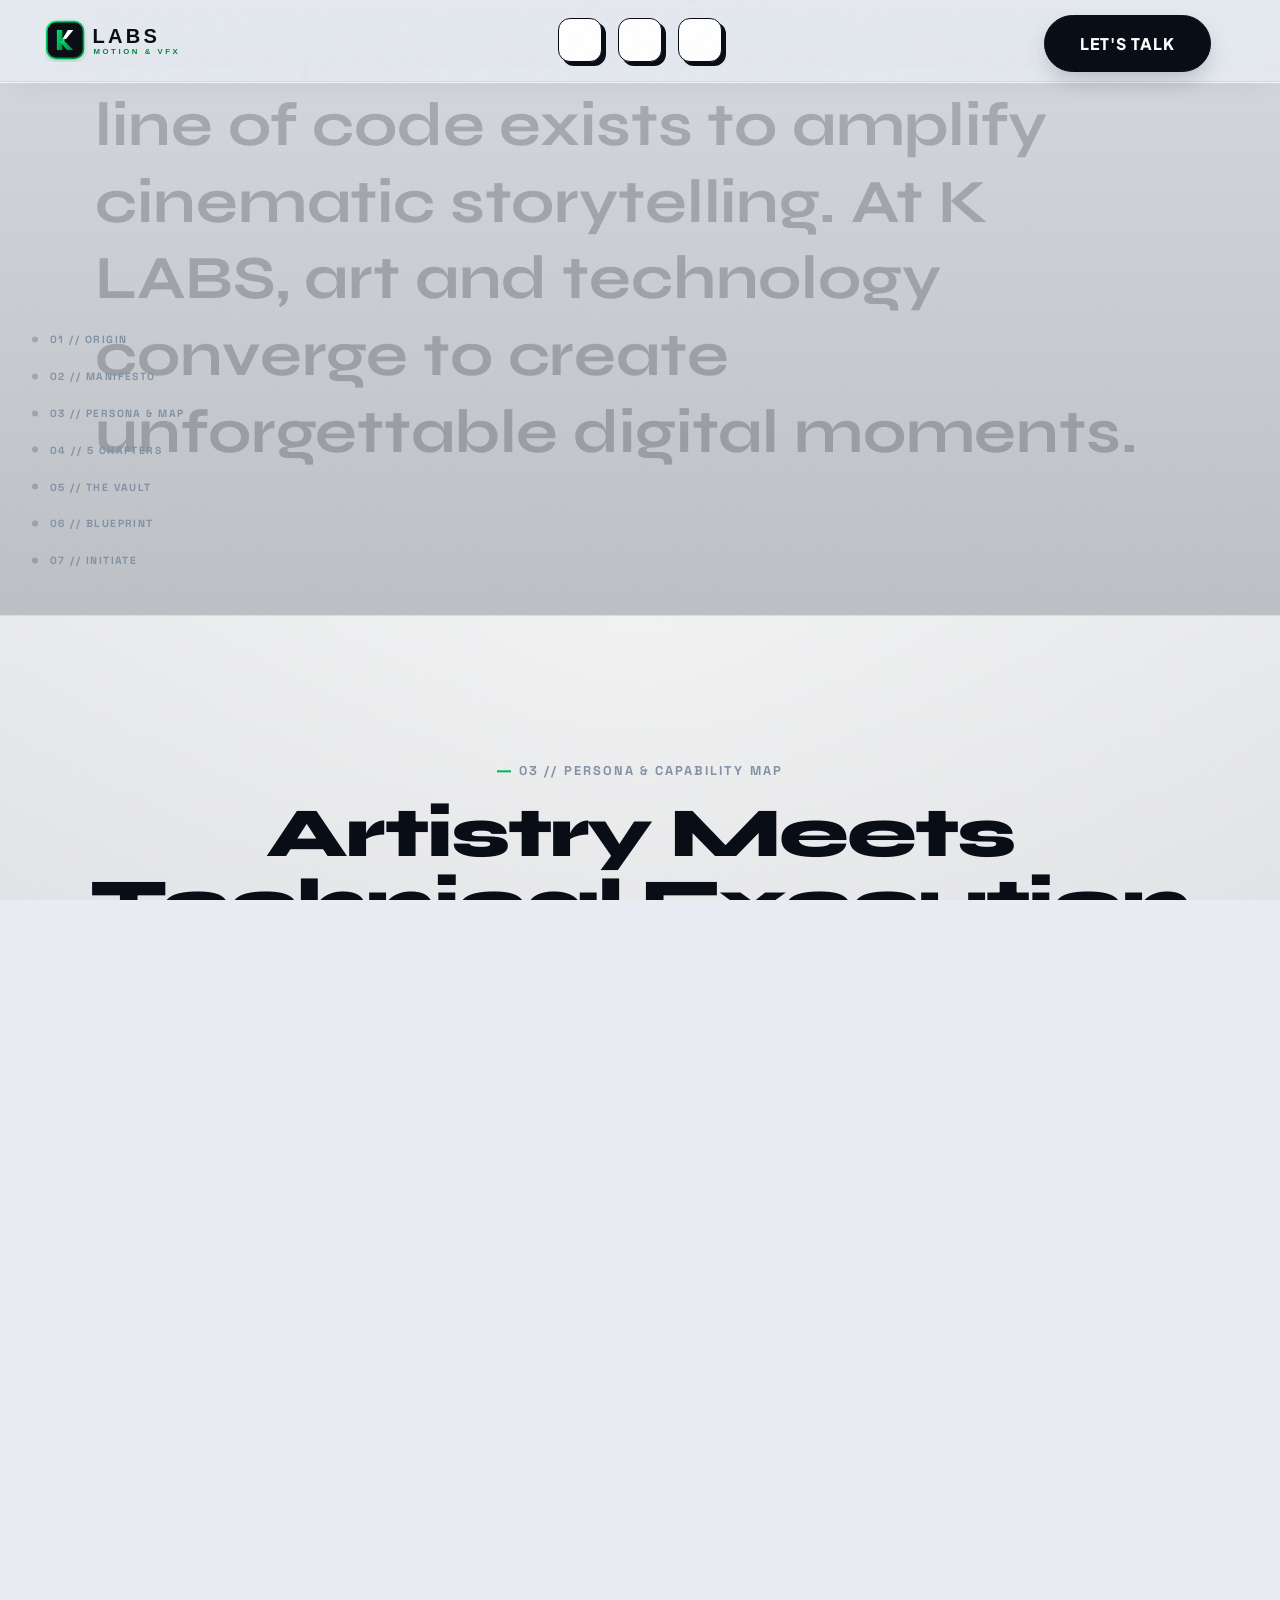
==== commit 70fd5888: "Prioritize hero character image with eager loading" ====
--- a/index.html
+++ b/index.html
@@ -366,7 +366,7 @@
           <div class="position-relative z-1">
             <!-- Large Character Hero with Depth -->
             <div class="banner-three-man" id="hero-character">
-              <img src="assets/pages/page1/images/banner-three-man.png" alt="Shiva - K Labs Director" />
+              <img src="assets/pages/page1/images/banner-three-man.png" alt="Shiva - K Labs Director" loading="eager" fetchpriority="high" />
             </div>
 
             <!-- Grand Editorial Display Headline "KAIRON" -->
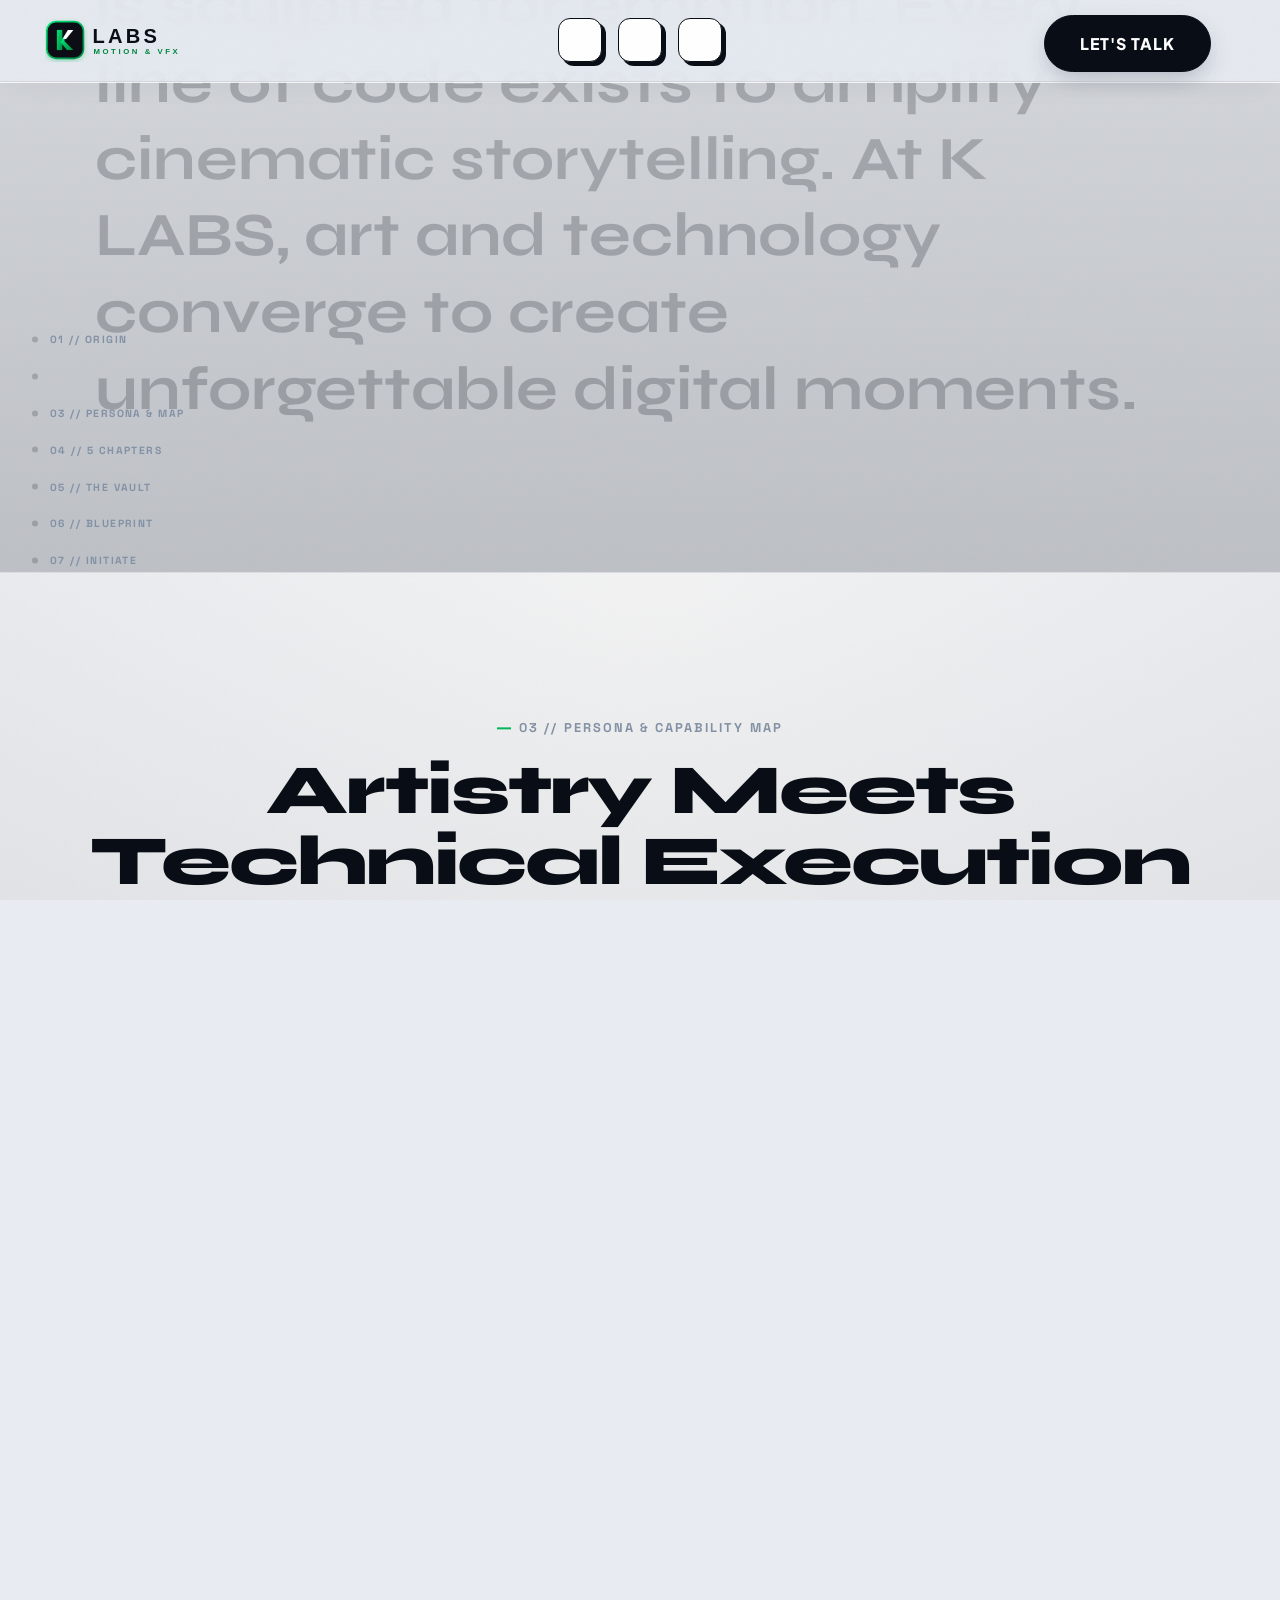
==== commit b0862658: "Implement Smart Intersection Video Streaming Engine for instant 60fps load" ====
--- a/index.html
+++ b/index.html
@@ -344,7 +344,7 @@
       <section class="section-origin" id="origin">
         <!-- Full-Page Background for Page 1 (Origin / Hero) -->
         <div class="section-full-bg">
-          <video class="section-full-bg-video" autoplay muted loop playsinline preload="auto"
+          <video class="section-full-bg-video" autoplay muted loop playsinline preload="none"
             poster="assets/pages/page1/images/page1-bg.jpg" onerror="this.style.display='none'">
             <source src="assets/pages/page1/videos/page1-bg.mp4" type="video/mp4"
               onerror="this.parentElement.style.display='none'" />
@@ -380,7 +380,7 @@
               <div class="bento-span-4 hero-col-left" data-aos="fade-up" data-aos-duration="1000" data-aos-delay="200">
                 <div class="hero-bento-card hero-card-bg-1">
                   <!-- Background Video (Place your video in assets/pages/page1/videos/hero-frame-1.mp4 or change source) -->
-                  <video class="hero-card-video" autoplay muted loop playsinline preload="auto"
+                  <video class="hero-card-video" autoplay muted loop playsinline preload="metadata"
                     poster="assets/pages/page1/images/hero-card-1.jpg">
                     <source src="assets/pages/page1/videos/hero-frame-1.mp4" type="video/mp4" />
                   </video>
@@ -424,7 +424,7 @@
                 data-aos-delay="200">
                 <div class="hero-bento-card hero-bento-center hero-card-bg-2">
                   <!-- Background Video (Place your video in assets/pages/page1/videos/hero-frame-2.mp4 or change source) -->
-                  <video class="hero-card-video" autoplay muted loop playsinline preload="auto"
+                  <video class="hero-card-video" autoplay muted loop playsinline preload="metadata"
                     poster="assets/pages/page1/images/hero-card-2.jpg">
                     <source src="assets/pages/page1/videos/hero-frame-2.mp4" type="video/mp4" />
                   </video>
@@ -447,7 +447,7 @@
                   <!-- Top Right Status Card (Frame 3) -->
                   <div class="hero-bento-card hero-card-bg-3">
                     <!-- Background Video (Place your video in assets/pages/page1/videos/hero-frame-3.mp4 or change source) -->
-                    <video class="hero-card-video" autoplay muted loop playsinline preload="auto"
+                    <video class="hero-card-video" autoplay muted loop playsinline preload="metadata"
                       poster="assets/pages/page1/images/hero-card-3.jpg">
                       <source src="assets/pages/page1/videos/hero-frame-3.mp4" type="video/mp4" />
                     </video>
@@ -465,7 +465,7 @@
                   <!-- Bottom Right DM Card (Frame 4) -->
                   <div class="hero-bento-card hero-card-bg-4">
                     <!-- Background Video (Place your video in assets/pages/page1/videos/hero-frame-4.mp4 or change source) -->
-                    <video class="hero-card-video" autoplay muted loop playsinline preload="auto"
+                    <video class="hero-card-video" autoplay muted loop playsinline preload="metadata"
                       poster="assets/pages/page1/images/hero-card-4.jpg">
                       <source src="assets/pages/page1/videos/hero-frame-4.mp4" type="video/mp4" />
                     </video>
@@ -492,7 +492,7 @@
       <section class="section-manifesto bg-spotlight" id="philosophy">
         <!-- Full-Page Background for Page 2 (Manifesto) -->
         <div class="section-full-bg">
-          <video class="section-full-bg-video" autoplay muted loop playsinline preload="auto"
+          <video class="section-full-bg-video" autoplay muted loop playsinline preload="none"
             poster="assets/pages/page2/images/page2-bg.jpg" onerror="this.style.display='none'">
             <source src="assets/pages/page2/videos/page2-bg.mp4" type="video/mp4"
               onerror="this.parentElement.style.display='none'" />
@@ -519,7 +519,7 @@
       <section class="section-persona" id="persona">
         <!-- Full-Page Background for Page 3 (Persona & Capability) -->
         <div class="section-full-bg">
-          <video class="section-full-bg-video" autoplay muted loop playsinline preload="auto"
+          <video class="section-full-bg-video" autoplay muted loop playsinline preload="none"
             poster="assets/pages/page3/images/page3-bg.jpg" onerror="this.style.display='none'">
             <source src="assets/pages/page3/videos/page3-bg.mp4" type="video/mp4"
               onerror="this.parentElement.style.display='none'" />
@@ -600,7 +600,7 @@
                 <div class="skills-3d-orbit-item" data-orbit-index="0">
                   <article class="skill-3d-card" data-card-title="Frame 1">
                     <div class="skill-card-media-container">
-                      <video class="skill-card-video" autoplay muted loop playsinline preload="auto"
+                      <video class="skill-card-video" autoplay muted loop playsinline preload="none"
                         poster="assets/pages/page3/images/orbit-frame-1.jpg">
                         <source src="assets/pages/page3/videos/orbit-frame-1.mp4" type="video/mp4" />
                       </video>
@@ -614,7 +614,7 @@
                 <div class="skills-3d-orbit-item" data-orbit-index="1">
                   <article class="skill-3d-card" data-card-title="Frame 2">
                     <div class="skill-card-media-container">
-                      <video class="skill-card-video" autoplay muted loop playsinline preload="auto"
+                      <video class="skill-card-video" autoplay muted loop playsinline preload="none"
                         poster="assets/pages/page3/images/orbit-frame-2.jpg">
                         <source src="assets/pages/page3/videos/orbit-frame-2.mp4" type="video/mp4" />
                       </video>
@@ -628,7 +628,7 @@
                 <div class="skills-3d-orbit-item" data-orbit-index="2">
                   <article class="skill-3d-card" data-card-title="Frame 3">
                     <div class="skill-card-media-container">
-                      <video class="skill-card-video" autoplay muted loop playsinline preload="auto"
+                      <video class="skill-card-video" autoplay muted loop playsinline preload="none"
                         poster="assets/pages/page3/images/orbit-frame-3.jpg">
                         <source src="assets/pages/page3/videos/orbit-frame-3.mp4" type="video/mp4" />
                       </video>
@@ -642,7 +642,7 @@
                 <div class="skills-3d-orbit-item" data-orbit-index="3">
                   <article class="skill-3d-card" data-card-title="Frame 4">
                     <div class="skill-card-media-container">
-                      <video class="skill-card-video" autoplay muted loop playsinline preload="auto"
+                      <video class="skill-card-video" autoplay muted loop playsinline preload="none"
                         poster="assets/pages/page3/images/orbit-frame-4.jpg">
                         <source src="assets/pages/page3/videos/orbit-frame-4.mp4" type="video/mp4" />
                       </video>
@@ -656,7 +656,7 @@
                 <div class="skills-3d-orbit-item" data-orbit-index="4">
                   <article class="skill-3d-card" data-card-title="Frame 5">
                     <div class="skill-card-media-container">
-                      <video class="skill-card-video" autoplay muted loop playsinline preload="auto"
+                      <video class="skill-card-video" autoplay muted loop playsinline preload="none"
                         poster="assets/pages/page3/images/orbit-frame-5.jpg">
                         <source src="assets/pages/page3/videos/orbit-frame-5.mp4" type="video/mp4" />
                       </video>
@@ -670,7 +670,7 @@
                 <div class="skills-3d-orbit-item" data-orbit-index="5">
                   <article class="skill-3d-card" data-card-title="Frame 6">
                     <div class="skill-card-media-container">
-                      <video class="skill-card-video" autoplay muted loop playsinline preload="auto"
+                      <video class="skill-card-video" autoplay muted loop playsinline preload="none"
                         poster="assets/pages/page3/images/orbit-frame-6.jpg">
                         <source src="assets/pages/page3/videos/orbit-frame-6.mp4" type="video/mp4" />
                       </video>
@@ -684,7 +684,7 @@
                 <div class="skills-3d-orbit-item" data-orbit-index="6">
                   <article class="skill-3d-card" data-card-title="Frame 7">
                     <div class="skill-card-media-container">
-                      <video class="skill-card-video" autoplay muted loop playsinline preload="auto"
+                      <video class="skill-card-video" autoplay muted loop playsinline preload="none"
                         poster="assets/pages/page3/images/orbit-frame-7.jpg">
                         <source src="assets/pages/page3/videos/orbit-frame-7.mp4" type="video/mp4" />
                       </video>
@@ -698,7 +698,7 @@
                 <div class="skills-3d-orbit-item" data-orbit-index="7">
                   <article class="skill-3d-card" data-card-title="Frame 8">
                     <div class="skill-card-media-container">
-                      <video class="skill-card-video" autoplay muted loop playsinline preload="auto"
+                      <video class="skill-card-video" autoplay muted loop playsinline preload="none"
                         poster="assets/pages/page3/images/orbit-frame-8.jpg">
                         <source src="assets/pages/page3/videos/orbit-frame-8.mp4" type="video/mp4" />
                       </video>
@@ -712,7 +712,7 @@
                 <div class="skills-3d-orbit-item" data-orbit-index="8">
                   <article class="skill-3d-card" data-card-title="Frame 9">
                     <div class="skill-card-media-container">
-                      <video class="skill-card-video" autoplay muted loop playsinline preload="auto"
+                      <video class="skill-card-video" autoplay muted loop playsinline preload="none"
                         poster="assets/pages/page3/images/orbit-frame-9.jpg">
                         <source src="assets/pages/page3/videos/orbit-frame-9.mp4" type="video/mp4" />
                       </video>
@@ -726,7 +726,7 @@
                 <div class="skills-3d-orbit-item" data-orbit-index="9">
                   <article class="skill-3d-card" data-card-title="Frame 10">
                     <div class="skill-card-media-container">
-                      <video class="skill-card-video" autoplay muted loop playsinline preload="auto"
+                      <video class="skill-card-video" autoplay muted loop playsinline preload="none"
                         poster="assets/pages/page3/images/orbit-frame-10.jpg">
                         <source src="assets/pages/page3/videos/orbit-frame-10.mp4" type="video/mp4" />
                       </video>
@@ -788,7 +788,7 @@
       <section class="section-chapters" id="chapters">
         <!-- Full-Page Background for Page 4 (5 Chapters of Mastery) -->
         <div class="section-full-bg">
-          <video class="section-full-bg-video" autoplay muted loop playsinline preload="auto"
+          <video class="section-full-bg-video" autoplay muted loop playsinline preload="none"
             poster="assets/pages/page4/images/page4-bg.jpg" onerror="this.style.display='none'">
             <source src="assets/pages/page4/videos/page4-bg.mp4" type="video/mp4"
               onerror="this.parentElement.style.display='none'" />
@@ -1017,7 +1017,7 @@
       <section class="section-vault" id="vault">
         <!-- Full-Page Background for Page 5 (The Vault) -->
         <div class="section-full-bg">
-          <video class="section-full-bg-video" autoplay muted loop playsinline preload="auto"
+          <video class="section-full-bg-video" autoplay muted loop playsinline preload="none"
             poster="assets/pages/page5/images/page5-bg.jpg" onerror="this.style.display='none'">
             <source src="assets/pages/page5/videos/page5-bg.mp4" type="video/mp4"
               onerror="this.parentElement.style.display='none'" />
@@ -1069,7 +1069,7 @@
                 <div class="case-thumb not-hide-cursor" data-cursor="View">
                   <a href="https://www.instagram.com/zee_god._/" target="_blank">
                     <!-- Background Video (Supports assets/pages/page5/videos/vault-1.mp4 or assets/videos/vault-1.mp4) -->
-                    <video class="case-thumb-video" autoplay muted loop playsinline preload="auto"
+                    <video class="case-thumb-video" autoplay muted loop playsinline preload="none"
                       poster="assets/pages/page5/images/vault-1.jpg">
                       <source src="assets/pages/page5/videos/vault-1.mp4" type="video/mp4" />
                     </video>
@@ -1104,7 +1104,7 @@
                 <div class="case-thumb not-hide-cursor" data-cursor="View">
                   <a href="https://www.instagram.com/zee_god._/" target="_blank">
                     <!-- Background Video (Supports assets/pages/page5/videos/vault-2.mp4 or assets/videos/vault-2.mp4) -->
-                    <video class="case-thumb-video" autoplay muted loop playsinline preload="auto"
+                    <video class="case-thumb-video" autoplay muted loop playsinline preload="none"
                       poster="assets/pages/page5/images/vault-2.jpg">
                       <source src="assets/pages/page5/videos/vault-2.mp4" type="video/mp4" />
                     </video>
@@ -1139,7 +1139,7 @@
                 <div class="case-thumb not-hide-cursor" data-cursor="View">
                   <a href="https://www.instagram.com/zee_god._/" target="_blank">
                     <!-- Background Video (Supports assets/pages/page5/videos/vault-3.mp4 or assets/videos/vault-3.mp4) -->
-                    <video class="case-thumb-video" autoplay muted loop playsinline preload="auto"
+                    <video class="case-thumb-video" autoplay muted loop playsinline preload="none"
                       poster="assets/pages/page5/images/vault-3.jpg">
                       <source src="assets/pages/page5/videos/vault-3.mp4" type="video/mp4" />
                     </video>
@@ -1175,7 +1175,7 @@
                 <div class="case-thumb not-hide-cursor" data-cursor="View">
                   <a href="lets-talk.html">
                     <!-- Background Video (Supports assets/pages/page5/videos/vault-4.mp4 or assets/videos/vault-4.mp4) -->
-                    <video class="case-thumb-video" autoplay muted loop playsinline preload="auto"
+                    <video class="case-thumb-video" autoplay muted loop playsinline preload="none"
                       poster="assets/pages/page5/images/vault-4.jpg">
                       <source src="assets/pages/page5/videos/vault-4.mp4" type="video/mp4" />
                     </video>
@@ -1194,7 +1194,7 @@
       <section class="section-blueprint bg-blueprint-grid" id="blueprint">
         <!-- Full-Page Background for Page 6 (Blueprint Timeline) -->
         <div class="section-full-bg">
-          <video class="section-full-bg-video" autoplay muted loop playsinline preload="auto"
+          <video class="section-full-bg-video" autoplay muted loop playsinline preload="none"
             poster="assets/pages/page6/images/page6-bg.jpg" onerror="this.style.display='none'">
             <source src="assets/pages/page6/videos/page6-bg.mp4" type="video/mp4"
               onerror="this.parentElement.style.display='none'" />
@@ -1286,7 +1286,7 @@
       <footer class="section-initiate" id="initiate">
         <!-- Full-Page Background for Page 7 (Initiate Transmission) -->
         <div class="section-full-bg">
-          <video class="section-full-bg-video" autoplay muted loop playsinline preload="auto"
+          <video class="section-full-bg-video" autoplay muted loop playsinline preload="none"
             poster="assets/pages/page7/images/page7-bg.jpg" onerror="this.style.display='none'">
             <source src="assets/pages/page7/videos/page7-bg.mp4" type="video/mp4"
               onerror="this.parentElement.style.display='none'" />
@@ -2497,6 +2497,57 @@
             triggerLaserTransition(href);
           });
         });
+
+        // ==========================================
+        // 🚀 SMART INTERSECTION VIDEO STREAMING ENGINE
+        // Ultra-low RAM footprint, 60fps, Zero-lag initial load
+        // ==========================================
+        function initSmartVideoEngine() {
+          const allVideos = document.querySelectorAll('video');
+          if (!('IntersectionObserver' in window)) {
+            allVideos.forEach(v => {
+              v.preload = 'metadata';
+              v.play().catch(() => {});
+            });
+            return;
+          }
+
+          const videoObserver = new IntersectionObserver((entries) => {
+            entries.forEach(entry => {
+              const video = entry.target;
+              if (entry.isIntersecting) {
+                // In viewport (with 250px buffer): load stream & play smoothly
+                if (video.paused) {
+                  const playPromise = video.play();
+                  if (playPromise !== undefined) {
+                    playPromise.catch(() => {});
+                  }
+                }
+              } else {
+                // Out of viewport: pause to release GPU decode threads & RAM
+                if (!video.paused) {
+                  video.pause();
+                }
+              }
+            });
+          }, {
+            rootMargin: '250px 0px 250px 0px',
+            threshold: 0.05
+          });
+
+          allVideos.forEach(v => {
+            const isHeroSection = v.closest('#origin') !== null;
+            if (!isHeroSection) {
+              v.preload = 'none';
+            } else {
+              v.preload = 'metadata';
+              v.play().catch(() => {});
+            }
+            videoObserver.observe(v);
+          });
+        }
+
+        initSmartVideoEngine();
       }
     });
   </script>
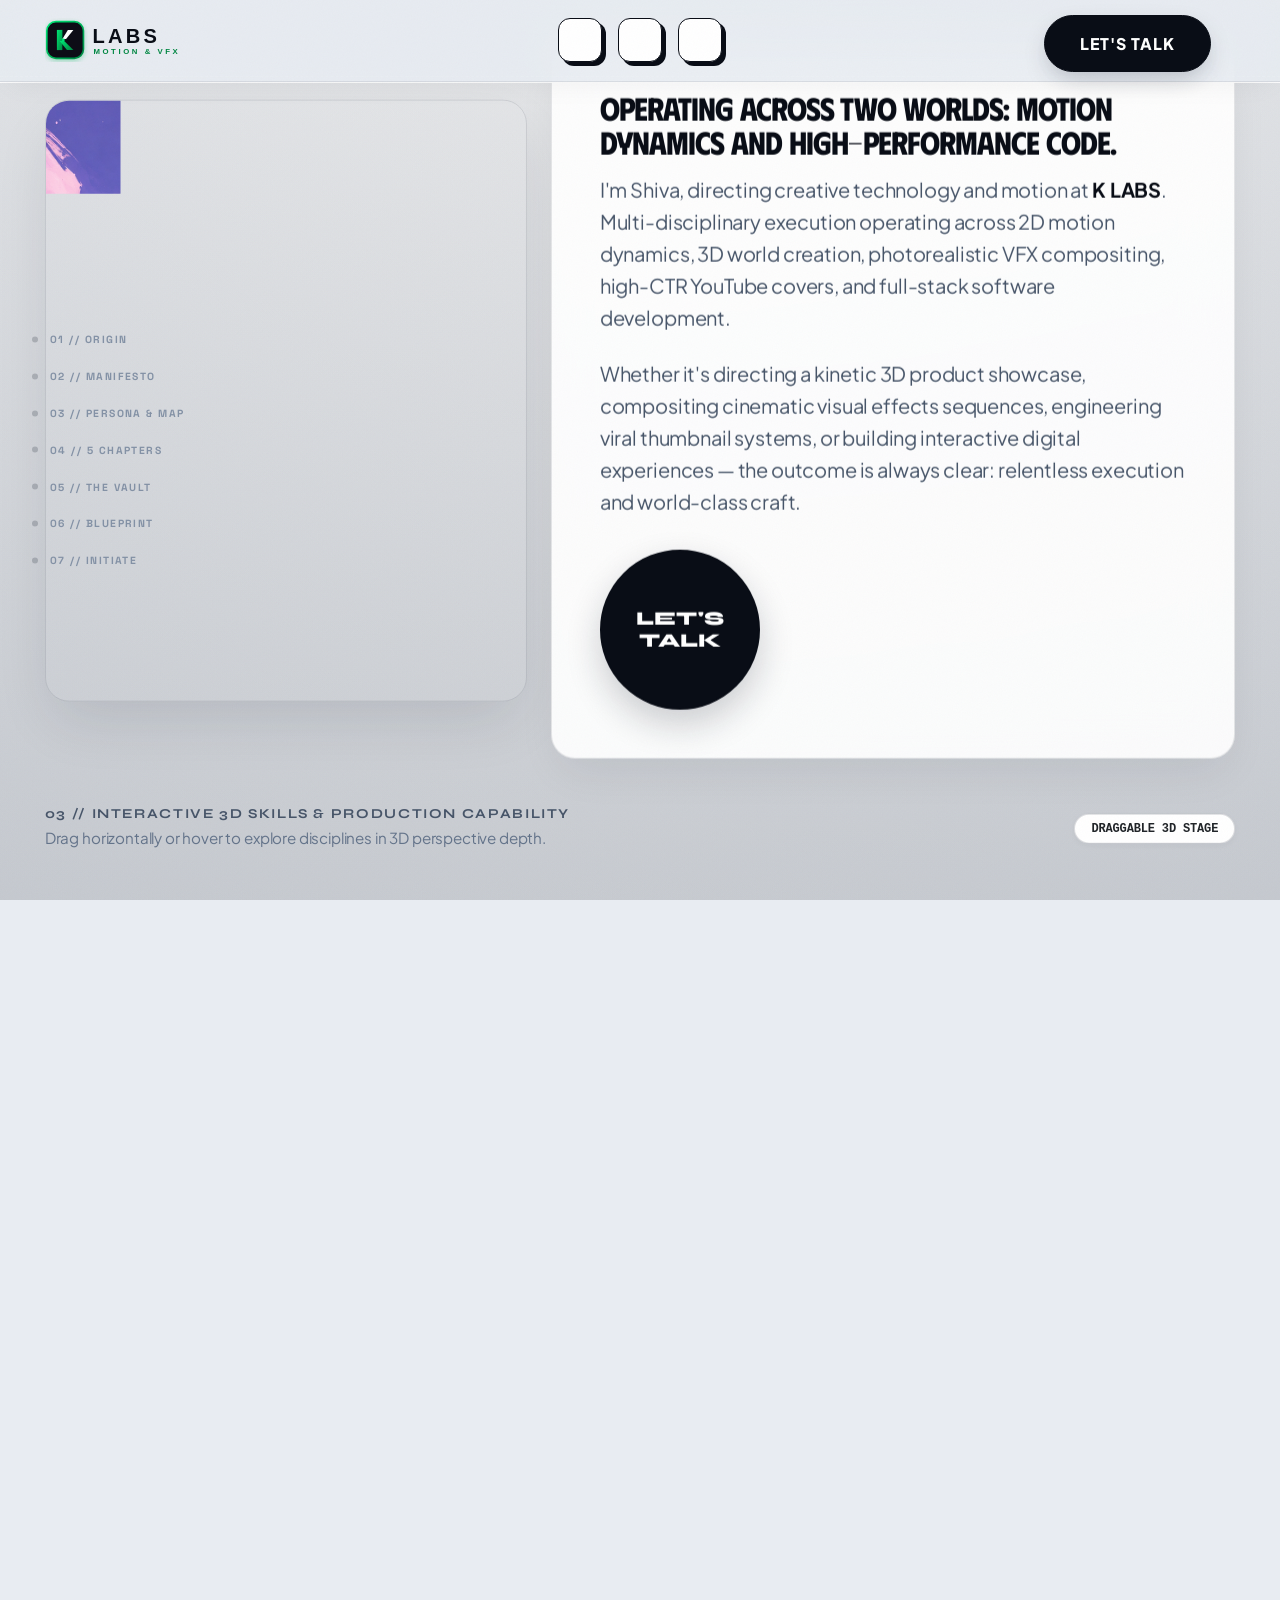
==== commit d5c81927: "Fix mobile 3D orbit carousel rotation & update CSS cache-buster to v3.0" ====
--- a/index.html
+++ b/index.html
@@ -26,7 +26,7 @@
   <!-- Main css -->
   <link rel="stylesheet" href="assets/css/main.css" />
   <!-- K Labs Awwwards Bento Scrollytelling Theme -->
-  <link rel="stylesheet" href="assets/css/kairon-theme.css?v=2.9" />
+  <link rel="stylesheet" href="assets/css/kairon-theme.css?v=3.0" />
 </head>
 
 <body class="tw-magic-cursor">
@@ -2026,9 +2026,10 @@
           // Calculate responsive orbit radius (optimized for 10 frames with seamless spacing)
           function getRadius() {
             const w = window.innerWidth;
-            if (w < 600) return 320;
-            if (w < 992) return 410;
-            if (w < 1400) return 490;
+            if (w < 480) return 210;
+            if (w < 768) return 280;
+            if (w < 992) return 360;
+            if (w < 1400) return 460;
             return 540;
           }
 
--- a/assets/css/kairon-theme.css
+++ b/assets/css/kairon-theme.css
@@ -3305,4 +3305,354 @@
   color: #00e676 !important;
   transform: translateX(8px);
   text-shadow: 0 0 12px rgba(0, 230, 118, 0.4);
+}
+
+/* ==========================================================================
+   18. COMPREHENSIVE MOBILE & TABLET ULTRA-RESPONSIVE SYSTEM (K LABS 2026)
+   Implements flawless 1-to-1 visual parity across all mobile viewports
+   ========================================================================== */
+
+@media (max-width: 991px) {
+  /* Global Viewport Guard */
+  html, body {
+    overflow-x: hidden !important;
+    width: 100% !important;
+    max-width: 100vw !important;
+  }
+
+  /* Section Spacing on Mobile */
+  .section-origin,
+  .section-philosophy,
+  .section-persona,
+  .section-chapters,
+  .section-vault,
+  .section-blueprint,
+  .section-initiate {
+    padding: 4.5rem 0 3.5rem !important;
+    overflow-x: hidden !important;
+  }
+
+  /* --- Page 1: Hero Section (Origin) --- */
+  .section-origin {
+    padding-top: 6.2rem !important;
+  }
+
+  .hero-grand-title {
+    font-size: clamp(3.2rem, 14vw, 5.8rem) !important;
+    line-height: 0.92 !important;
+    letter-spacing: -0.01em !important;
+    margin: 0.4rem auto 0 !important;
+    text-align: center !important;
+    width: 100% !important;
+  }
+
+  .banner-three-man {
+    position: relative !important;
+    top: 0 !important;
+    bottom: auto !important;
+    left: 0 !important;
+    right: 0 !important;
+    margin: -1.2rem auto 1.2rem !important;
+    max-width: 320px !important;
+    width: 80% !important;
+    text-align: center !important;
+  }
+
+  .banner-three-man img {
+    max-width: 100% !important;
+    height: auto !important;
+    max-height: 48vh !important;
+    margin: 0 auto !important;
+  }
+
+  .banner-three-man::before {
+    height: 80px !important;
+    bottom: 2% !important;
+    width: 90% !important;
+  }
+
+  /* Hero Bento Cards Stacking */
+  .section-origin .bento-grid {
+    display: flex !important;
+    flex-direction: column !important;
+    gap: 1.2rem !important;
+    width: 100% !important;
+    margin-top: 0.5rem !important;
+  }
+
+  .hero-col-left,
+  .hero-col-center,
+  .hero-col-right {
+    width: 100% !important;
+    max-width: 100% !important;
+    flex: 0 0 100% !important;
+  }
+
+  .hero-bento-card {
+    padding: 1.5rem 1.25rem !important;
+    border-radius: 20px !important;
+  }
+
+  .hero-bento-center {
+    margin-top: 0 !important;
+    padding-top: 1.5rem !important;
+  }
+
+  .hero-bento-card h2,
+  .hero-bento-card h3 {
+    font-size: 1.25rem !important;
+    line-height: 1.35 !important;
+  }
+
+  /* --- Page 2: Manifesto (Philosophy) --- */
+  .manifesto-statement {
+    font-size: clamp(1.45rem, 5.2vw, 2.2rem) !important;
+    line-height: 1.35 !important;
+    text-align: left !important;
+  }
+
+  .manifesto-lead {
+    font-size: 0.98rem !important;
+    line-height: 1.6 !important;
+  }
+
+  /* --- Page 3: Persona & 3D Skills Orbit --- */
+  .persona-content-wrap {
+    margin-bottom: 2rem !important;
+    text-align: center !important;
+  }
+
+  .persona-quote-box {
+    text-align: left !important;
+    padding: 1.25rem !important;
+  }
+
+  .skills-3d-stage {
+    height: 380px !important;
+    max-width: 100vw !important;
+    overflow: visible !important;
+    perspective: 800px !important;
+    margin: 0 auto !important;
+    touch-action: pan-y !important;
+  }
+
+  .skills-3d-orbit-ring {
+    position: relative !important;
+    width: 100% !important;
+    height: 100% !important;
+    transform-style: preserve-3d !important;
+    touch-action: pan-y !important;
+  }
+
+  .skills-3d-orbit-item {
+    width: 125px !important;
+    height: 170px !important;
+    touch-action: pan-y !important;
+  }
+
+  /* --- Page 4: 5 Chapters of Mastery --- */
+  .chapter-bento-card {
+    padding: 1.5rem 1.25rem !important;
+    margin-bottom: 1.5rem !important;
+    border-radius: 20px !important;
+  }
+
+  .chapter-bento-card .bento-grid {
+    display: flex !important;
+    flex-direction: column !important;
+    gap: 1.25rem !important;
+  }
+
+  .chapter-bento-card .bento-span-6 {
+    width: 100% !important;
+    flex: 0 0 100% !important;
+  }
+
+  .chapter-title {
+    font-size: 1.4rem !important;
+    line-height: 1.25 !important;
+  }
+
+  .chapter-desc {
+    font-size: 0.92rem !important;
+    line-height: 1.55 !important;
+  }
+
+  .chapter-metrics-strip {
+    display: grid !important;
+    grid-template-columns: repeat(auto-fit, minmax(100px, 1fr)) !important;
+    gap: 0.75rem !important;
+    padding: 0.85rem !important;
+  }
+
+  .chapter-metric-val {
+    font-size: 1.15rem !important;
+  }
+
+  .chapter-metric-lbl {
+    font-size: 0.68rem !important;
+  }
+
+  .chapter-thumb-wrap {
+    border-radius: 14px !important;
+    max-height: 240px !important;
+    overflow: hidden !important;
+  }
+
+  /* --- Page 5: The Vault --- */
+  .section-vault .bento-grid {
+    display: flex !important;
+    flex-direction: column !important;
+    gap: 1.5rem !important;
+  }
+
+  .vault-card-item {
+    width: 100% !important;
+    flex: 0 0 100% !important;
+  }
+
+  .case-study-card {
+    padding: 1.25rem !important;
+    border-radius: 20px !important;
+  }
+
+  .case-study-card h4 {
+    font-size: 1.25rem !important;
+  }
+
+  .case-thumb {
+    height: 220px !important;
+    border-radius: 14px !important;
+  }
+
+  /* --- Page 6: Creation Blueprint --- */
+  .blueprint-timeline-card {
+    padding: 1.5rem 1.25rem !important;
+    border-radius: 20px !important;
+  }
+
+  .blueprint-grid-row {
+    display: flex !important;
+    flex-direction: column !important;
+    gap: 1.25rem !important;
+  }
+
+  .blueprint-step-card {
+    width: 100% !important;
+    padding: 1.5rem 1.25rem !important;
+  }
+
+  /* --- Page 7: Direct Commission & Terminal --- */
+  .initiate-terminal-card {
+    padding: 1.5rem 1.25rem !important;
+    border-radius: 20px !important;
+  }
+
+  .brief-chip-group {
+    display: flex !important;
+    flex-wrap: wrap !important;
+    gap: 0.5rem !important;
+  }
+
+  .brief-chip {
+    font-size: 0.8rem !important;
+    padding: 0.45rem 0.85rem !important;
+  }
+
+  .terminal-preview-box {
+    font-size: 0.8rem !important;
+    padding: 1rem !important;
+    overflow-x: auto !important;
+    word-break: break-word !important;
+  }
+
+  /* --- Page 8: Let's Talk (lets-talk.html) --- */
+  .lets-talk-form-card {
+    padding: 1.5rem 1.25rem !important;
+    border-radius: 20px !important;
+    margin: 1rem auto !important;
+    width: 100% !important;
+  }
+
+  .unified-contact-box {
+    flex-direction: column !important;
+    align-items: stretch !important;
+    padding: 0.75rem !important;
+    gap: 0.6rem !important;
+  }
+
+  .contact-channel-addon {
+    width: 100% !important;
+    border-right: none !important;
+    border-bottom: 1px solid rgba(255, 255, 255, 0.1) !important;
+    padding-bottom: 0.6rem !important;
+    justify-content: space-between !important;
+  }
+
+  .contact-channel-select {
+    width: auto !important;
+    font-size: 0.95rem !important;
+  }
+
+  .unified-contact-input {
+    padding-left: 0.5rem !important;
+    width: 100% !important;
+    font-size: 0.95rem !important;
+  }
+
+  .capability-chips-wrapper .row {
+    --bs-gutter-y: 0.6rem;
+  }
+
+  .capability-chip {
+    font-size: 0.82rem !important;
+    padding: 0.55rem 0.85rem !important;
+  }
+
+  /* --- Header / Navbar Responsive Polish --- */
+  .header-three {
+    padding: 0.75rem 1rem !important;
+  }
+
+  .header-action-group {
+    gap: 0.4rem !important;
+  }
+
+  .header-contact-icon-btn {
+    width: 34px !important;
+    height: 34px !important;
+    font-size: 1rem !important;
+  }
+
+  .header-cta-pill {
+    padding: 0.4rem 0.85rem !important;
+    font-size: 0.76rem !important;
+    letter-spacing: 0.04em !important;
+  }
+}
+
+@media (max-width: 575px) {
+  .hero-grand-title {
+    font-size: clamp(2.8rem, 13vw, 4.5rem) !important;
+  }
+
+  .banner-three-man {
+    max-width: 270px !important;
+    width: 85% !important;
+  }
+
+  .banner-three-man img {
+    max-height: 42vh !important;
+  }
+
+  .skills-3d-stage {
+    height: 340px !important;
+    touch-action: pan-y !important;
+  }
+
+  .skills-3d-orbit-item {
+    width: 110px !important;
+    height: 155px !important;
+    touch-action: pan-y !important;
+  }
 }
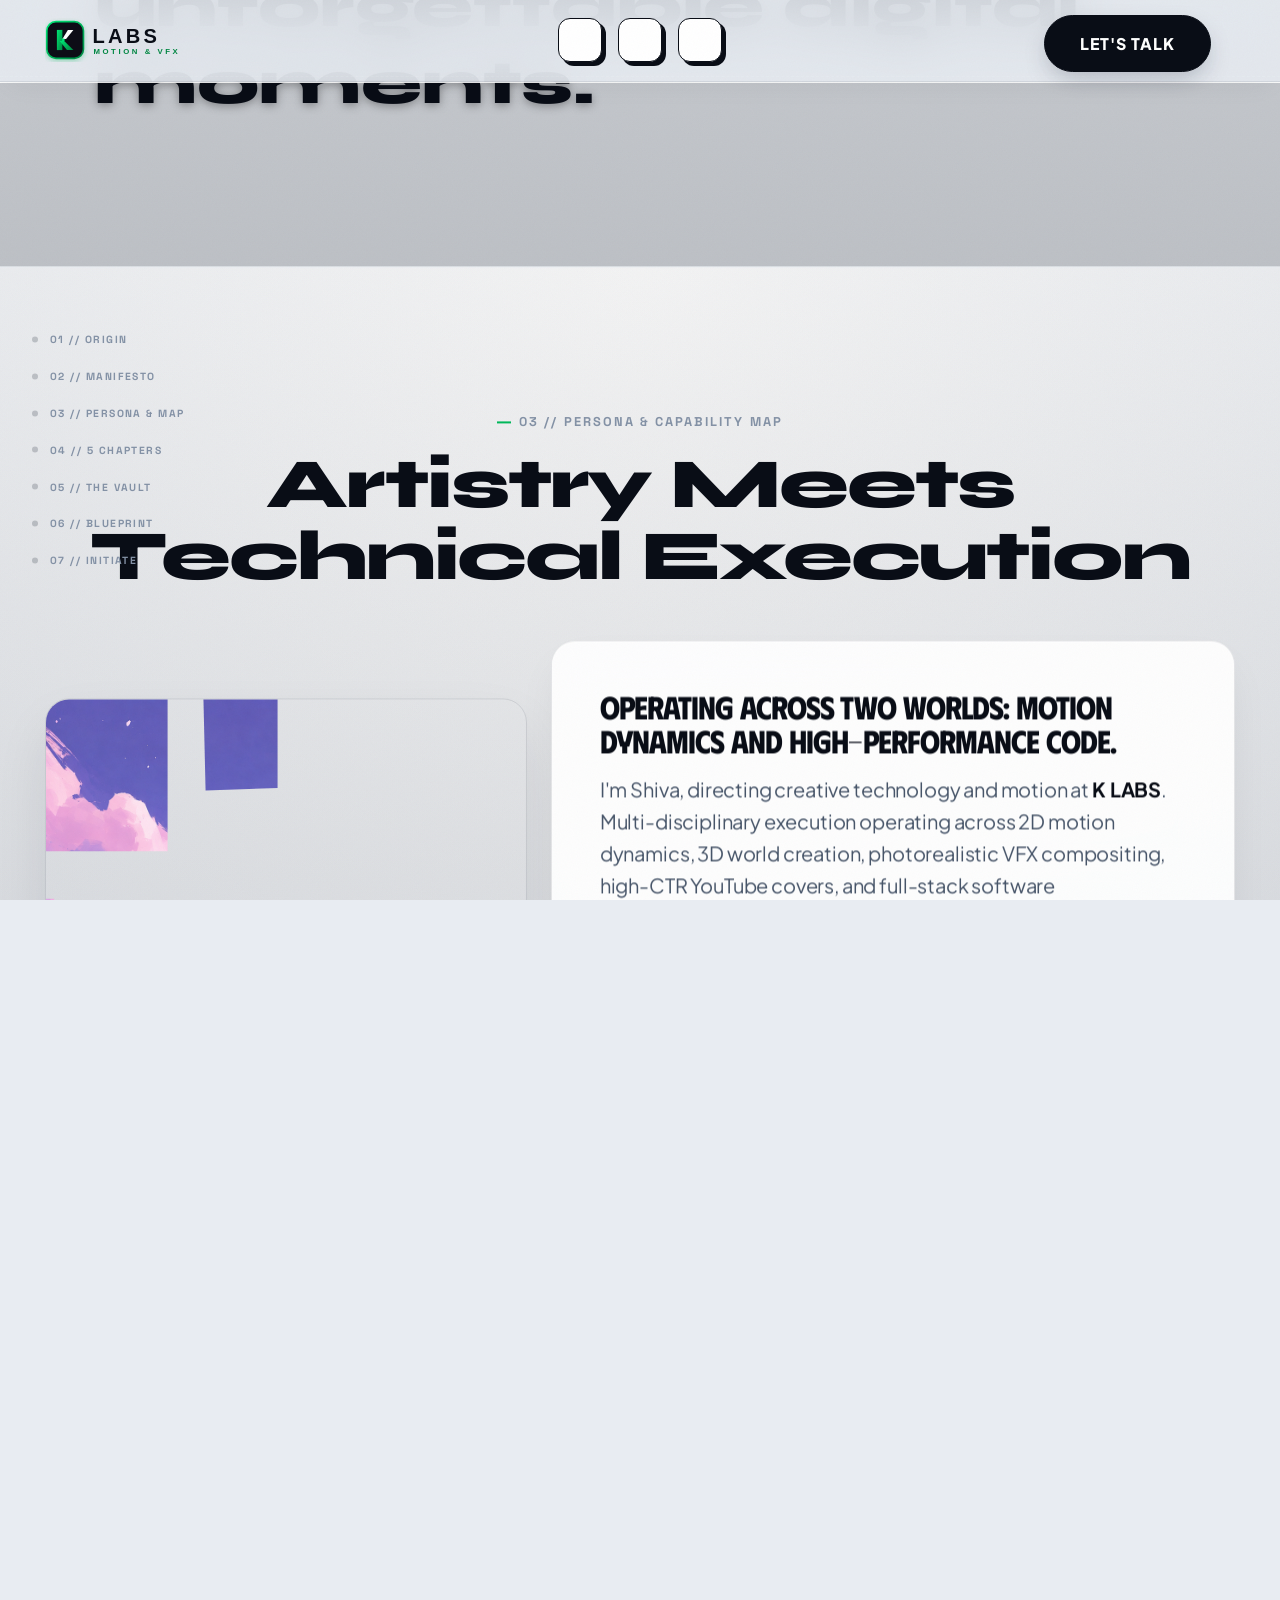
==== commit deabd218: "Fix laptop KAIRON scaling and make Page 2 Manifesto text deep dark ash black" ====
--- a/index.html
+++ b/index.html
@@ -26,7 +26,7 @@
   <!-- Main css -->
   <link rel="stylesheet" href="assets/css/main.css" />
   <!-- K Labs Awwwards Bento Scrollytelling Theme -->
-  <link rel="stylesheet" href="assets/css/kairon-theme.css?v=3.0" />
+  <link rel="stylesheet" href="assets/css/kairon-theme.css?v=3.1" />
 </head>
 
 <body class="tw-magic-cursor">
@@ -1636,16 +1636,20 @@
         const manifesto = document.getElementById('manifesto-text');
         if (manifesto && typeof SplitText !== 'undefined') {
           const split = new SplitText(manifesto, { type: 'words' });
-          gsap.from(split.words, {
-            opacity: 0.15,
-            stagger: 0.08,
-            scrollTrigger: {
-              trigger: manifesto,
-              start: 'top 80%',
-              end: 'bottom 40%',
-              scrub: 0.8
+          gsap.fromTo(split.words,
+            { color: 'rgba(9, 13, 22, 0.22)', opacity: 0.35 },
+            {
+              color: '#090d16',
+              opacity: 1,
+              stagger: 0.08,
+              scrollTrigger: {
+                trigger: manifesto,
+                start: 'top 80%',
+                end: 'bottom 40%',
+                scrub: 0.8
+              }
             }
-          });
+          );
         }
 
         // 3. 5 Chapters Left-Right Fly-In / Center Focus Spotlight / Fly-Out Stacking Engine
--- a/assets/css/kairon-theme.css
+++ b/assets/css/kairon-theme.css
@@ -681,11 +681,12 @@
 /* Grand Editorial Display Headline "KAIRON" */
 .hero-grand-title {
   font-family: var(--font-display) !important;
-  font-size: clamp(6.2rem, 16vw, 15.2rem) !important;
+  font-size: clamp(4.5rem, 12.2vw, 13.5rem) !important;
   font-weight: 900 !important;
   text-align: center;
   width: 100%;
-  letter-spacing: 0.0em !important;
+  max-width: 100%;
+  letter-spacing: -0.01em !important;
   white-space: nowrap !important;
   color: #090d16 !important;
   -webkit-text-stroke: 2px rgba(255, 255, 255, 0.45);
@@ -700,6 +701,25 @@
   pointer-events: none;
   transform-style: preserve-3d;
   will-change: transform, opacity;
+  box-sizing: border-box;
+}
+
+@media (min-width: 992px) and (max-width: 1440px) {
+  .hero-grand-title {
+    font-size: clamp(4.2rem, 11vw, 8.8rem) !important;
+    margin: 1rem auto 0 !important;
+  }
+
+  .banner-three-man {
+    top: 6.2% !important;
+    max-width: 560px !important;
+  }
+}
+
+@media (min-width: 1441px) {
+  .hero-grand-title {
+    font-size: clamp(8.5rem, 12.5vw, 13.5rem) !important;
+  }
 }
 
 /* Character & Realistic Contact Grounding System */
@@ -1032,14 +1052,16 @@
 .manifesto-statement {
   font-family: var(--font-display);
   font-size: clamp(2.2rem, 4.8vw, 4.4rem);
-  font-weight: 700;
+  font-weight: 800;
   line-height: 1.25;
-  color: rgba(9, 13, 22, 0.22);
+  color: #090d16 !important;
+  text-shadow: 0 2px 10px rgba(0, 0, 0, 0.35);
 }
 
 .manifesto-statement .word {
   display: inline-block;
-  transition: color 0.3s ease;
+  color: #090d16;
+  transition: color 0.3s ease, opacity 0.3s ease;
 }
 
 /* ================= 11. Act 03: PERSONA & CATEGORIZED BENTO SKILLS MAP ================= */
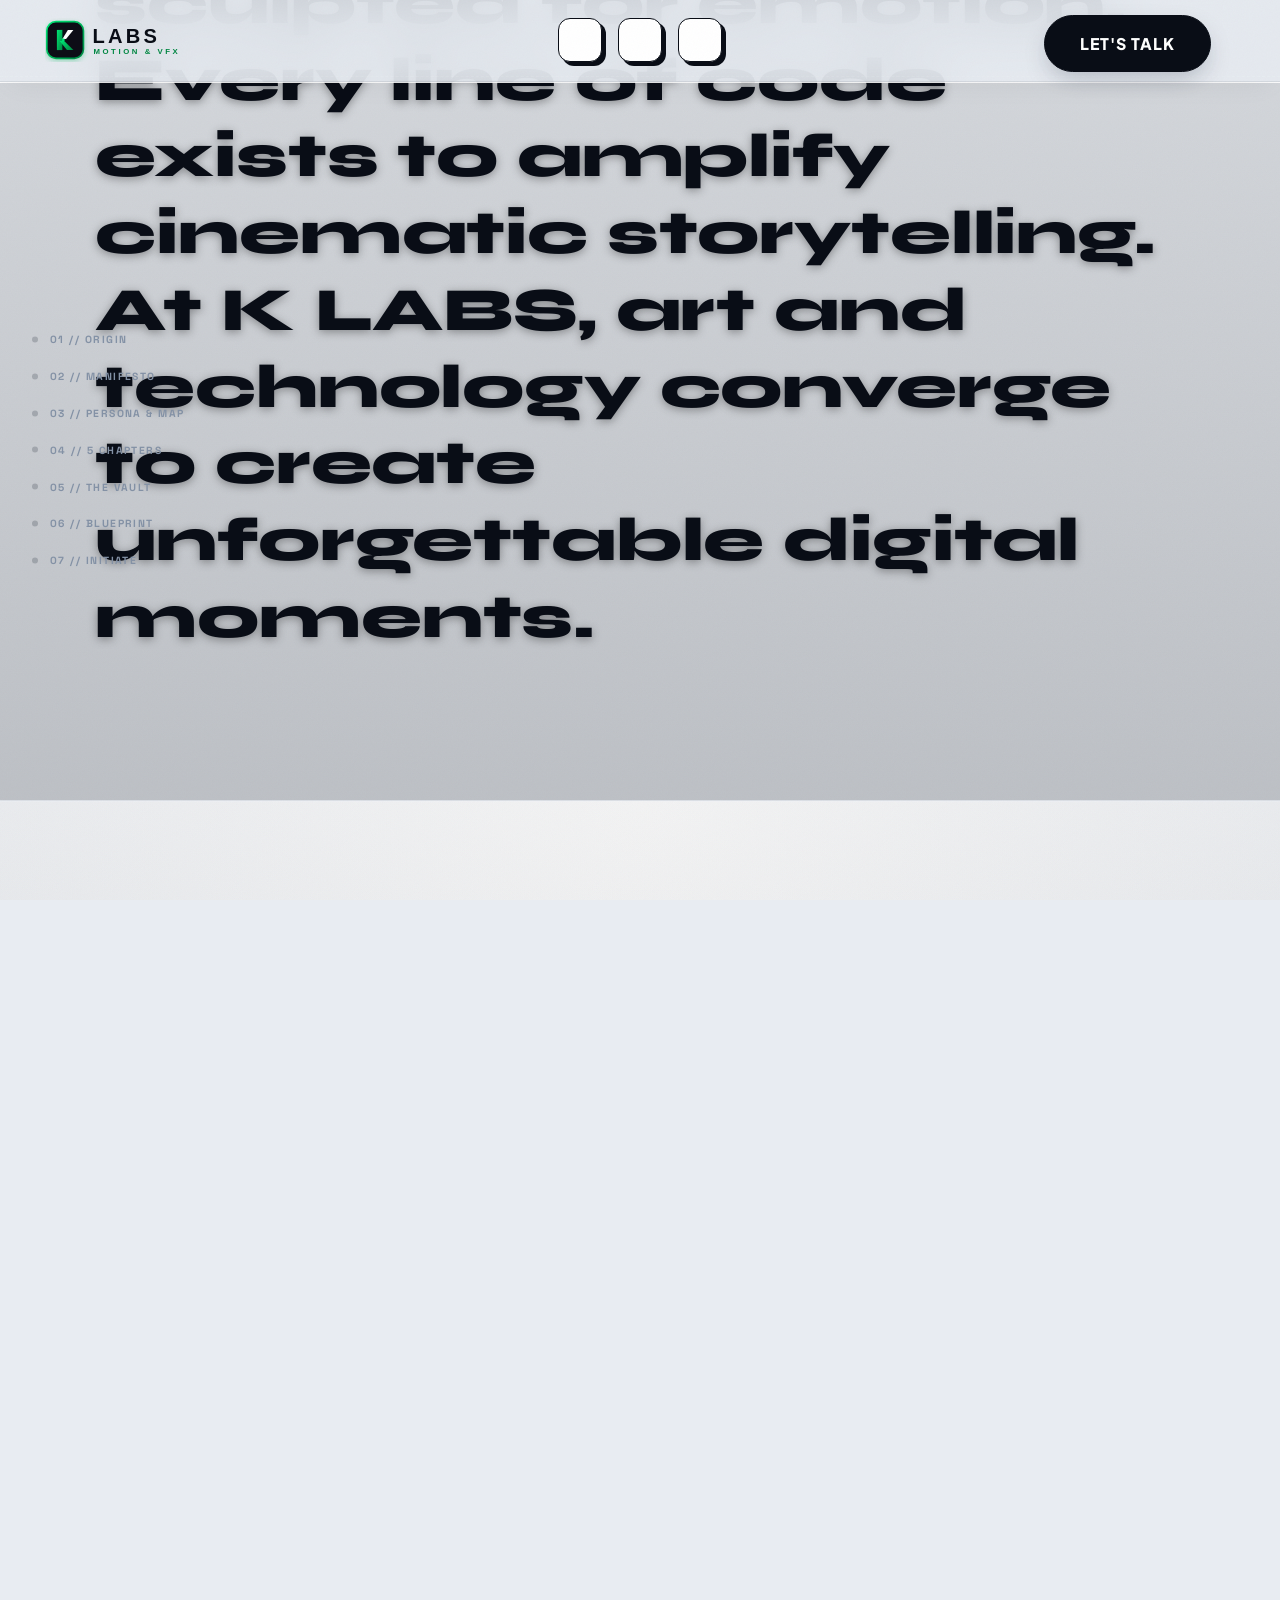
==== commit d1772c8d: "Optimize and compress heavy image assets & scale Page 6 Blueprint heading for perfect fit" ====
--- a/index.html
+++ b/index.html
@@ -26,7 +26,7 @@
   <!-- Main css -->
   <link rel="stylesheet" href="assets/css/main.css" />
   <!-- K Labs Awwwards Bento Scrollytelling Theme -->
-  <link rel="stylesheet" href="assets/css/kairon-theme.css?v=3.1" />
+  <link rel="stylesheet" href="assets/css/kairon-theme.css?v=3.2" />
 </head>
 
 <body class="tw-magic-cursor">
--- a/assets/css/kairon-theme.css
+++ b/assets/css/kairon-theme.css
@@ -1560,6 +1560,15 @@
   padding: 8rem 0;
   background: var(--bg-base);
   border-top: 1px solid var(--stroke);
+}
+
+.blueprint-heading-text {
+  font-size: clamp(1.8rem, 3.4vw, 2.9rem) !important;
+  line-height: 1.18 !important;
+  font-weight: 800 !important;
+  letter-spacing: -0.02em !important;
+  max-width: 860px;
+  margin: 0 auto;
 }
 
 .blueprint-timeline-wrapper {
@@ -3548,6 +3557,11 @@
   }
 
   /* --- Page 6: Creation Blueprint --- */
+  .blueprint-heading-text {
+    font-size: clamp(1.45rem, 5.2vw, 2.1rem) !important;
+    line-height: 1.25 !important;
+  }
+
   .blueprint-timeline-card {
     padding: 1.5rem 1.25rem !important;
     border-radius: 20px !important;
